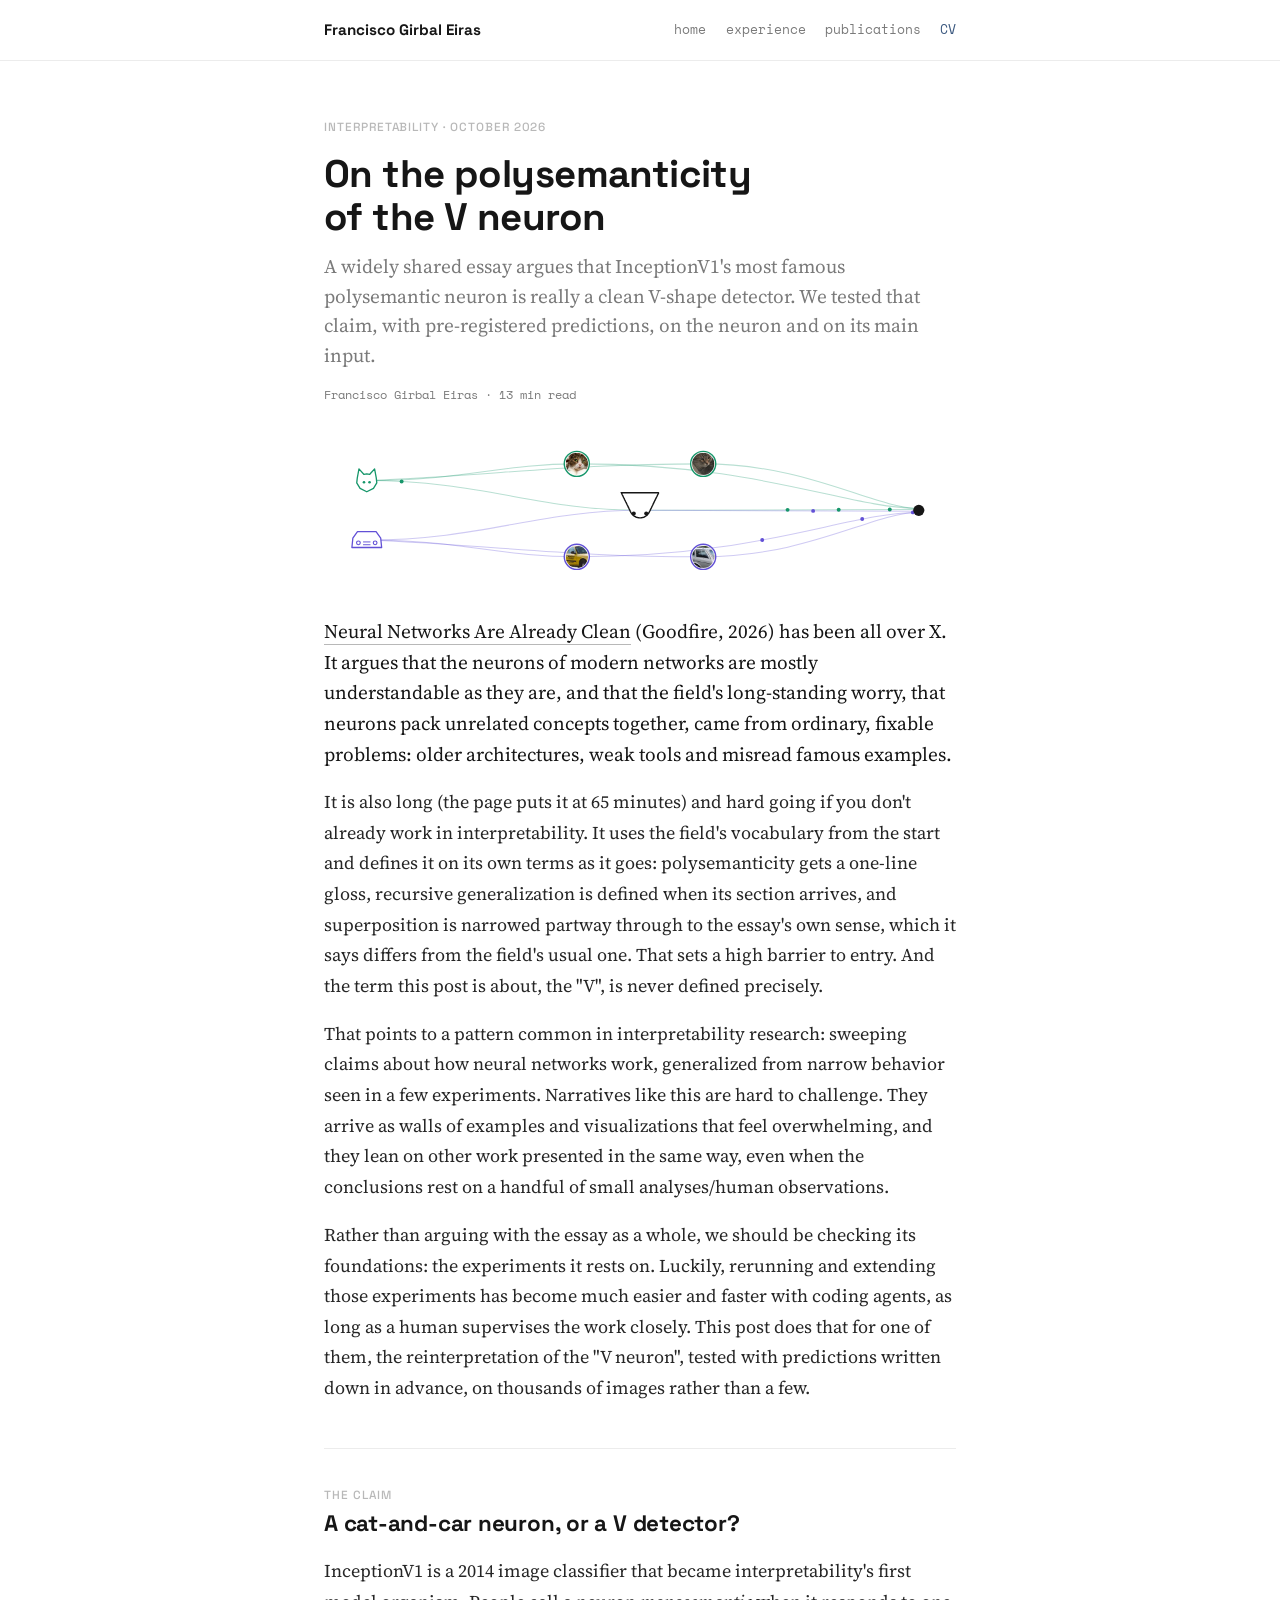
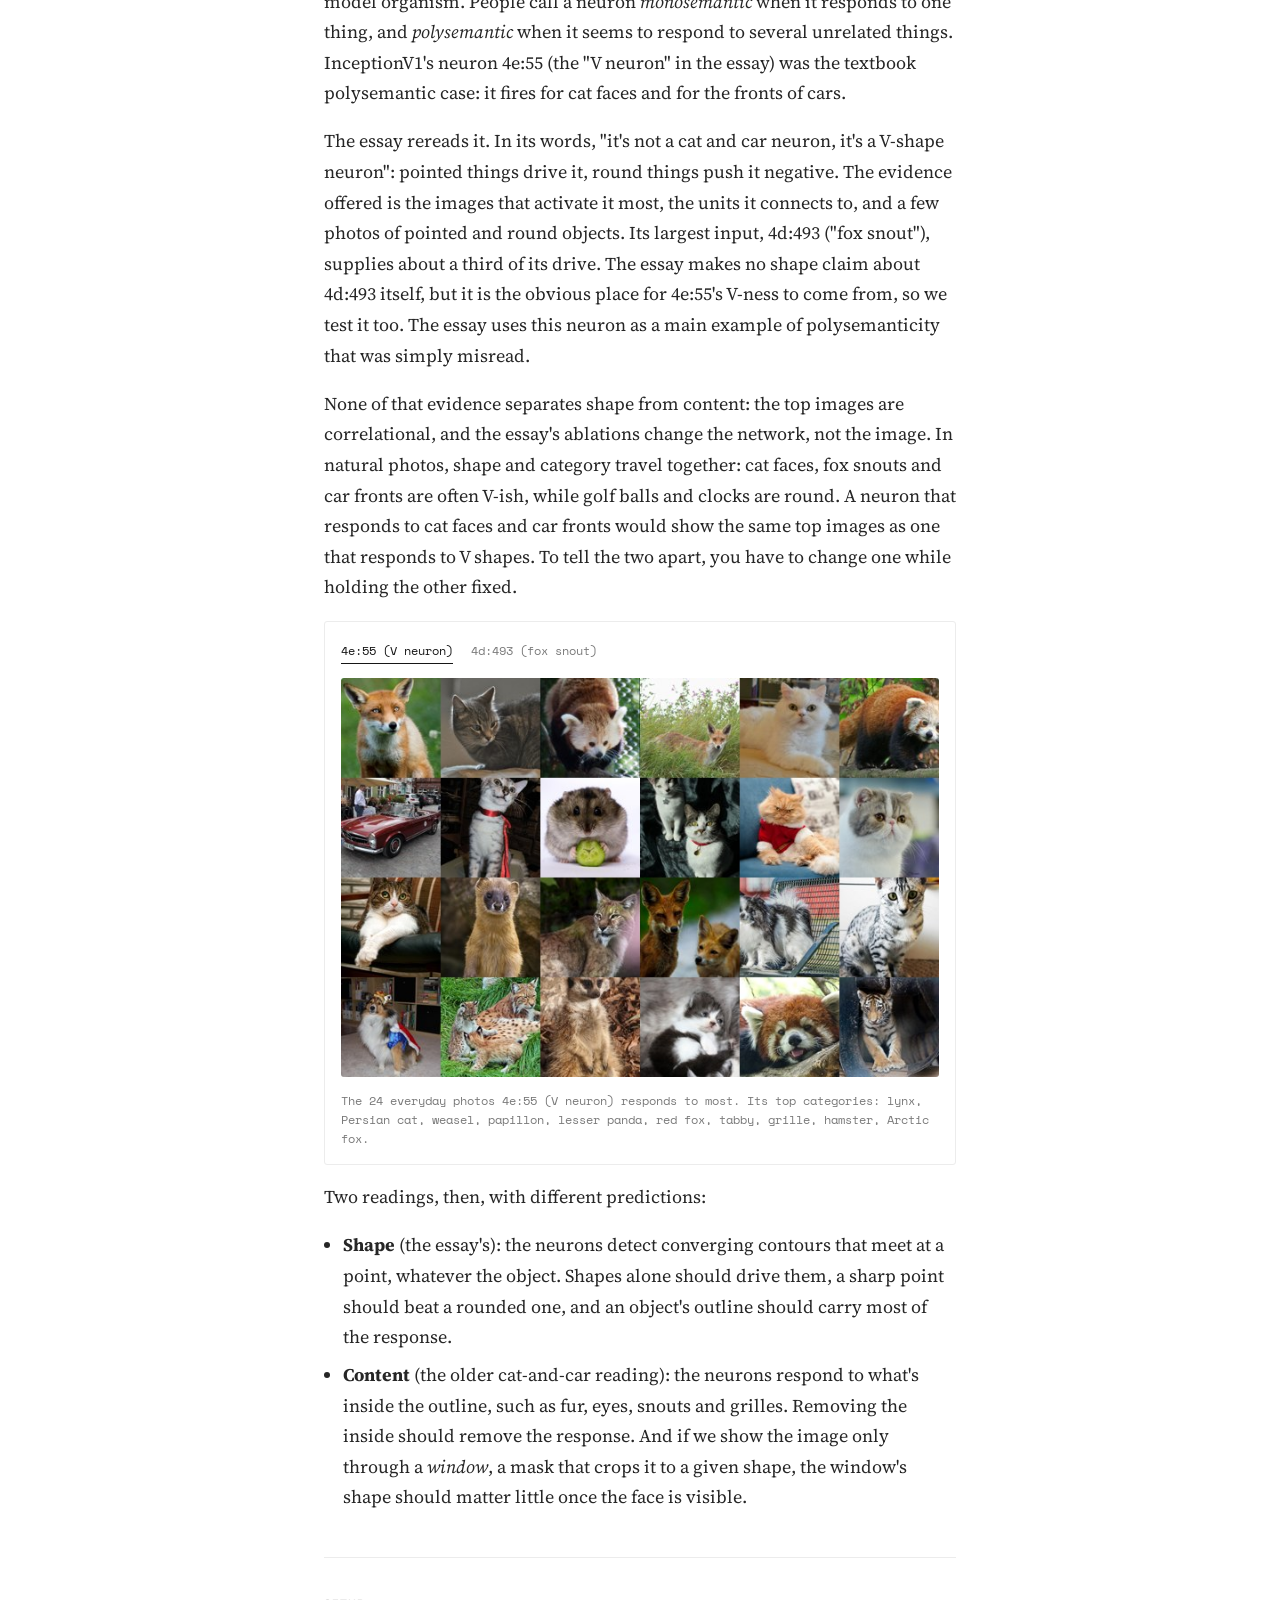
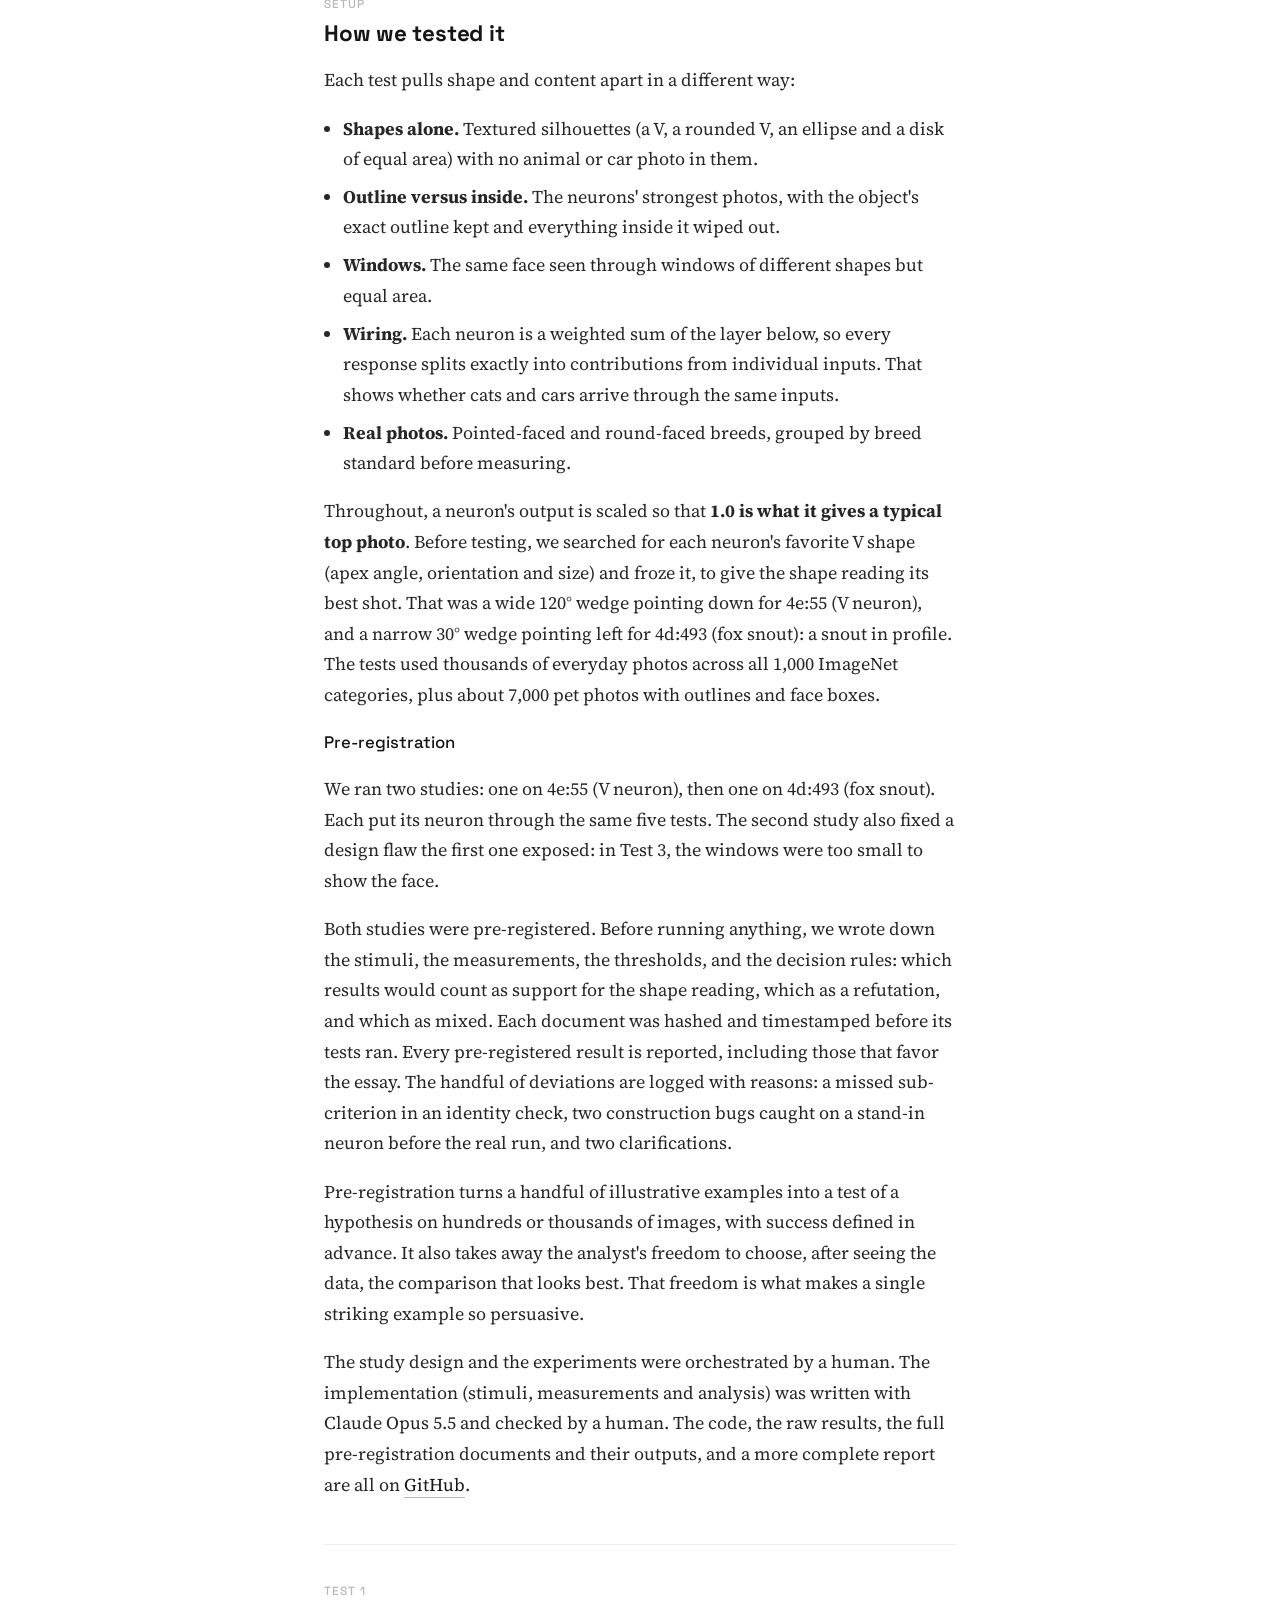
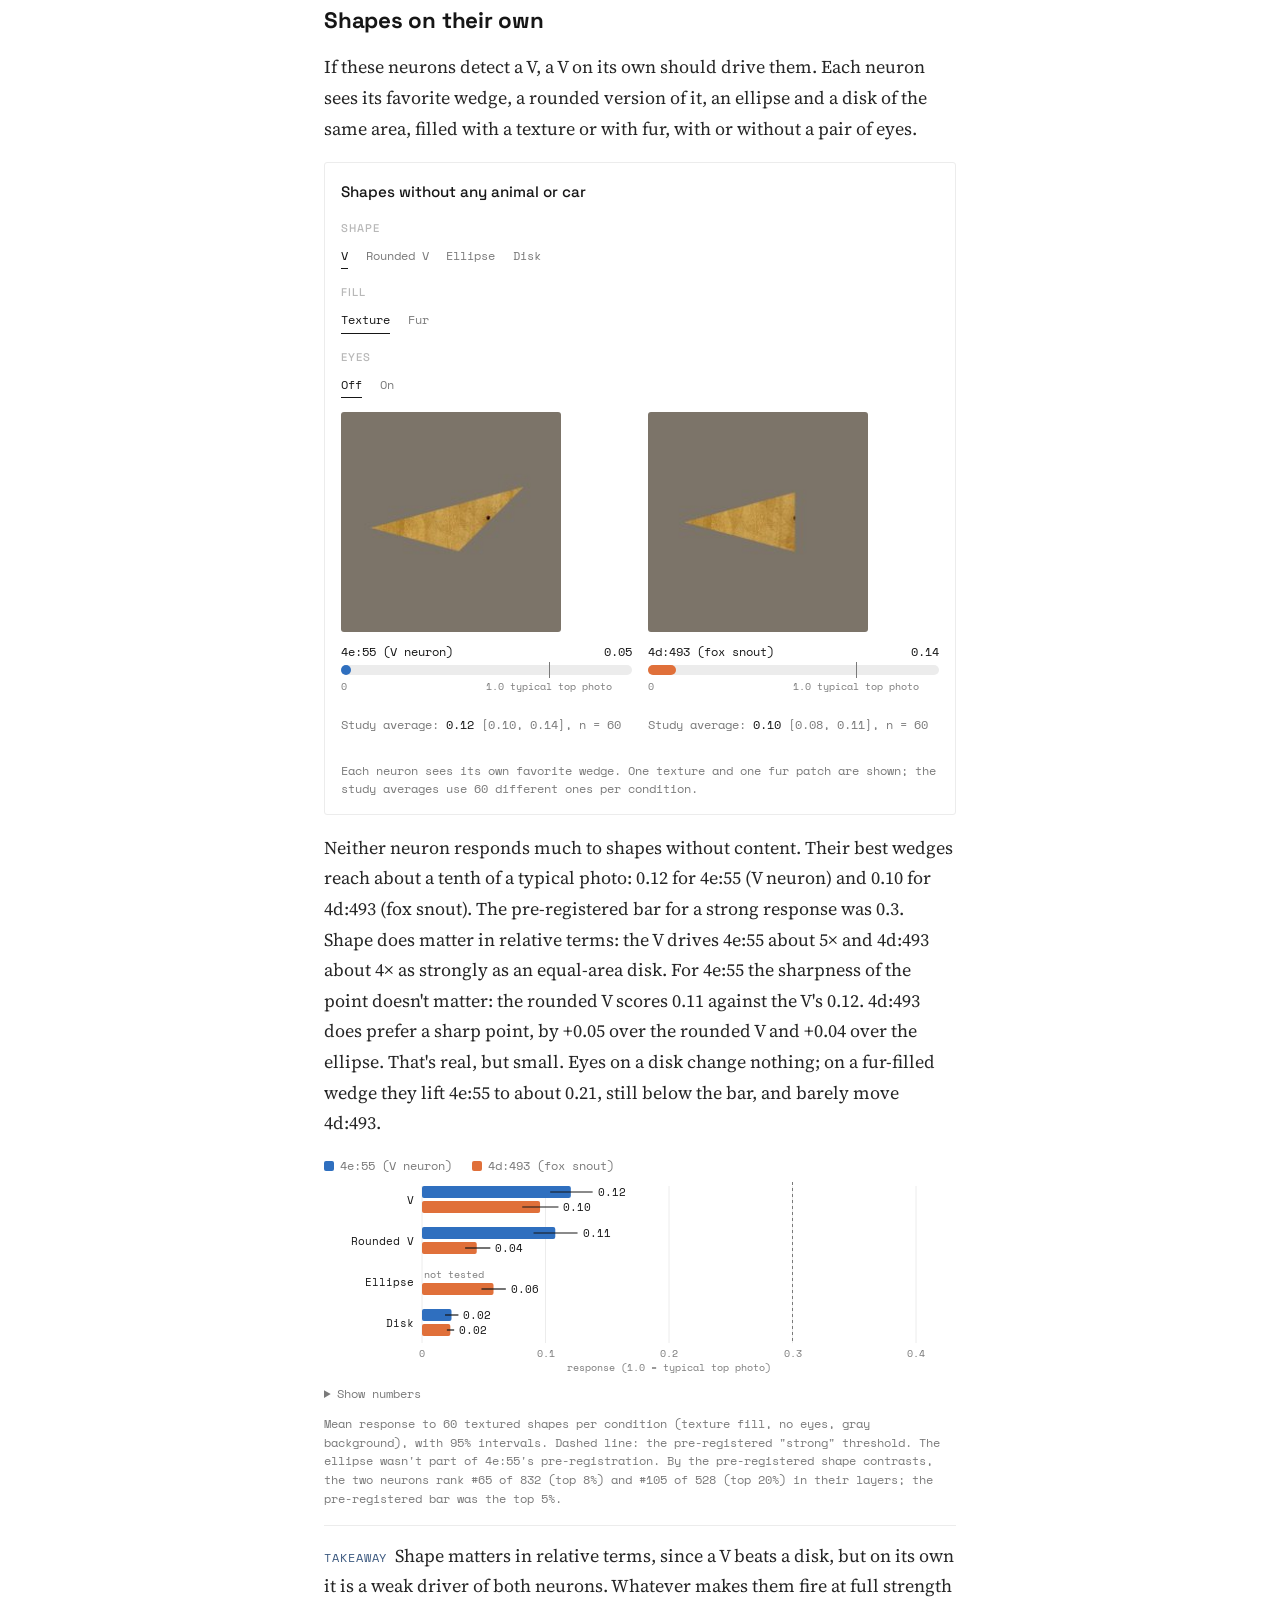
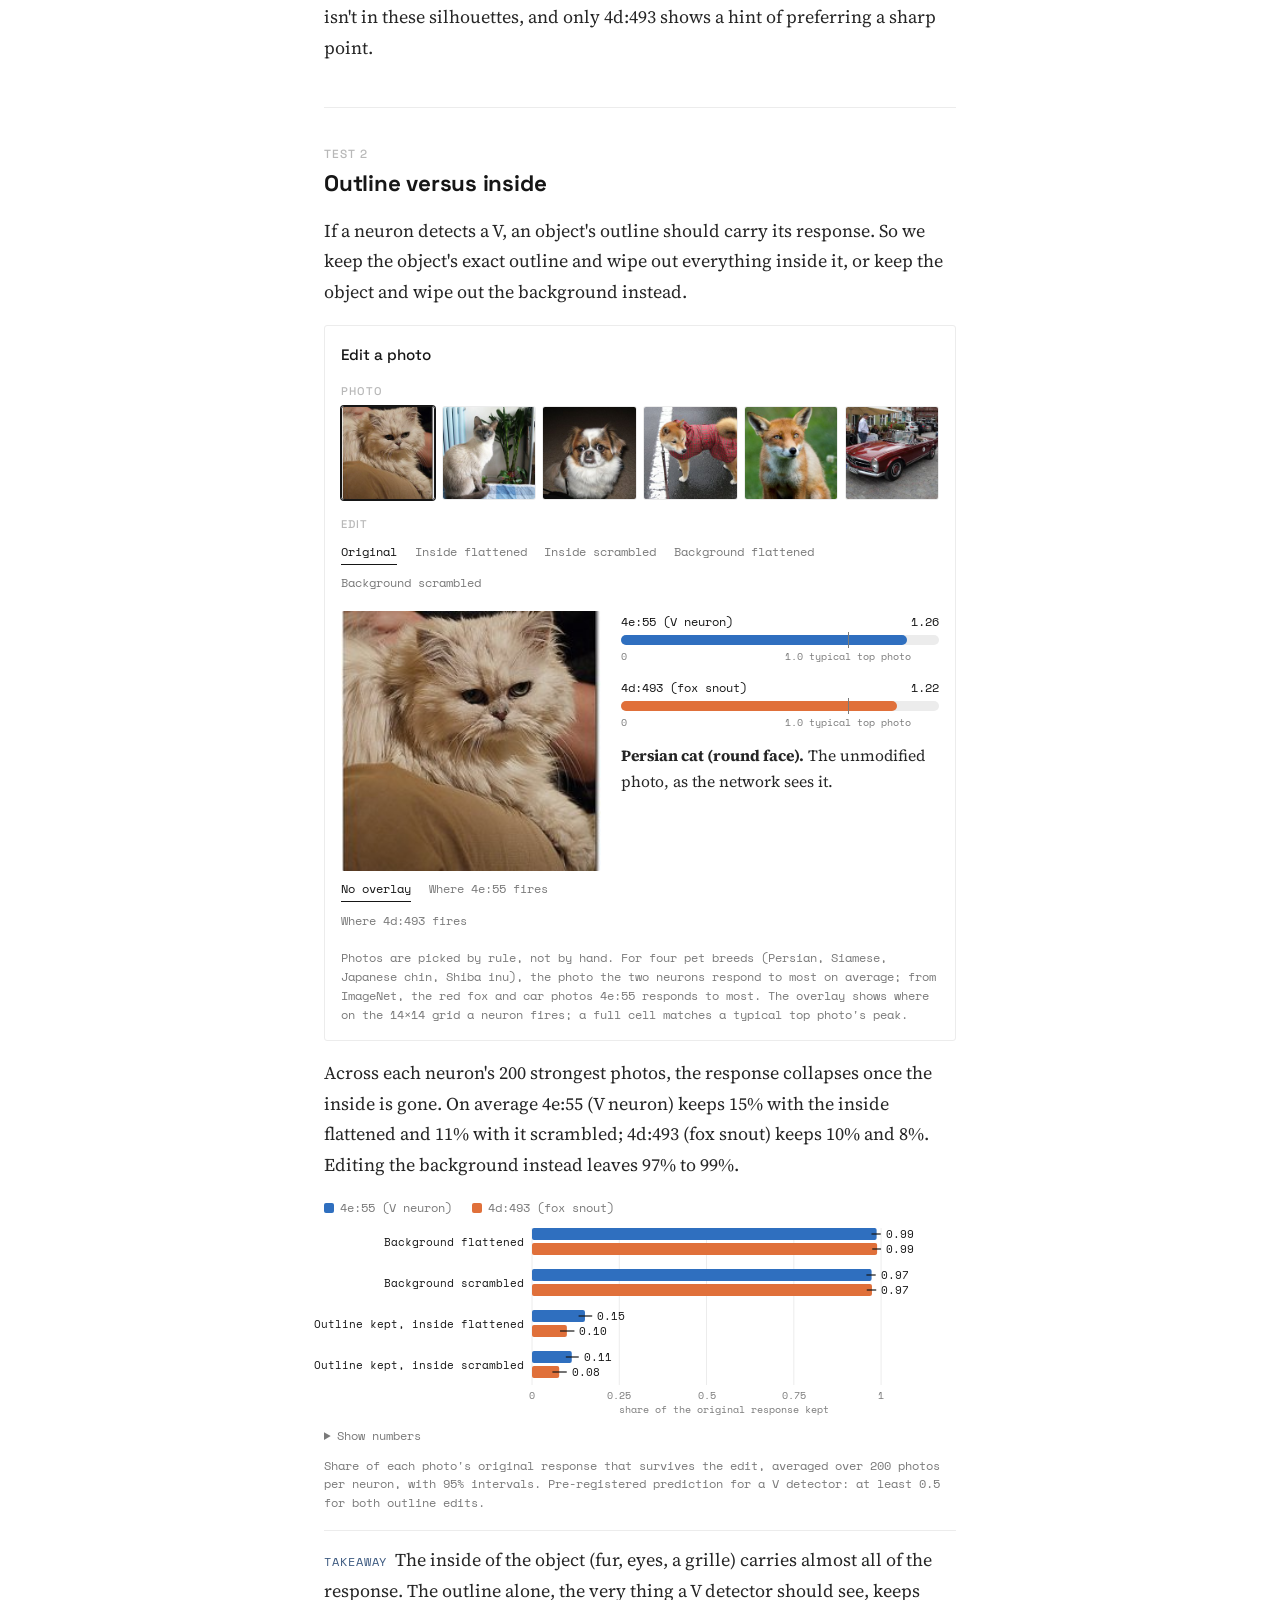
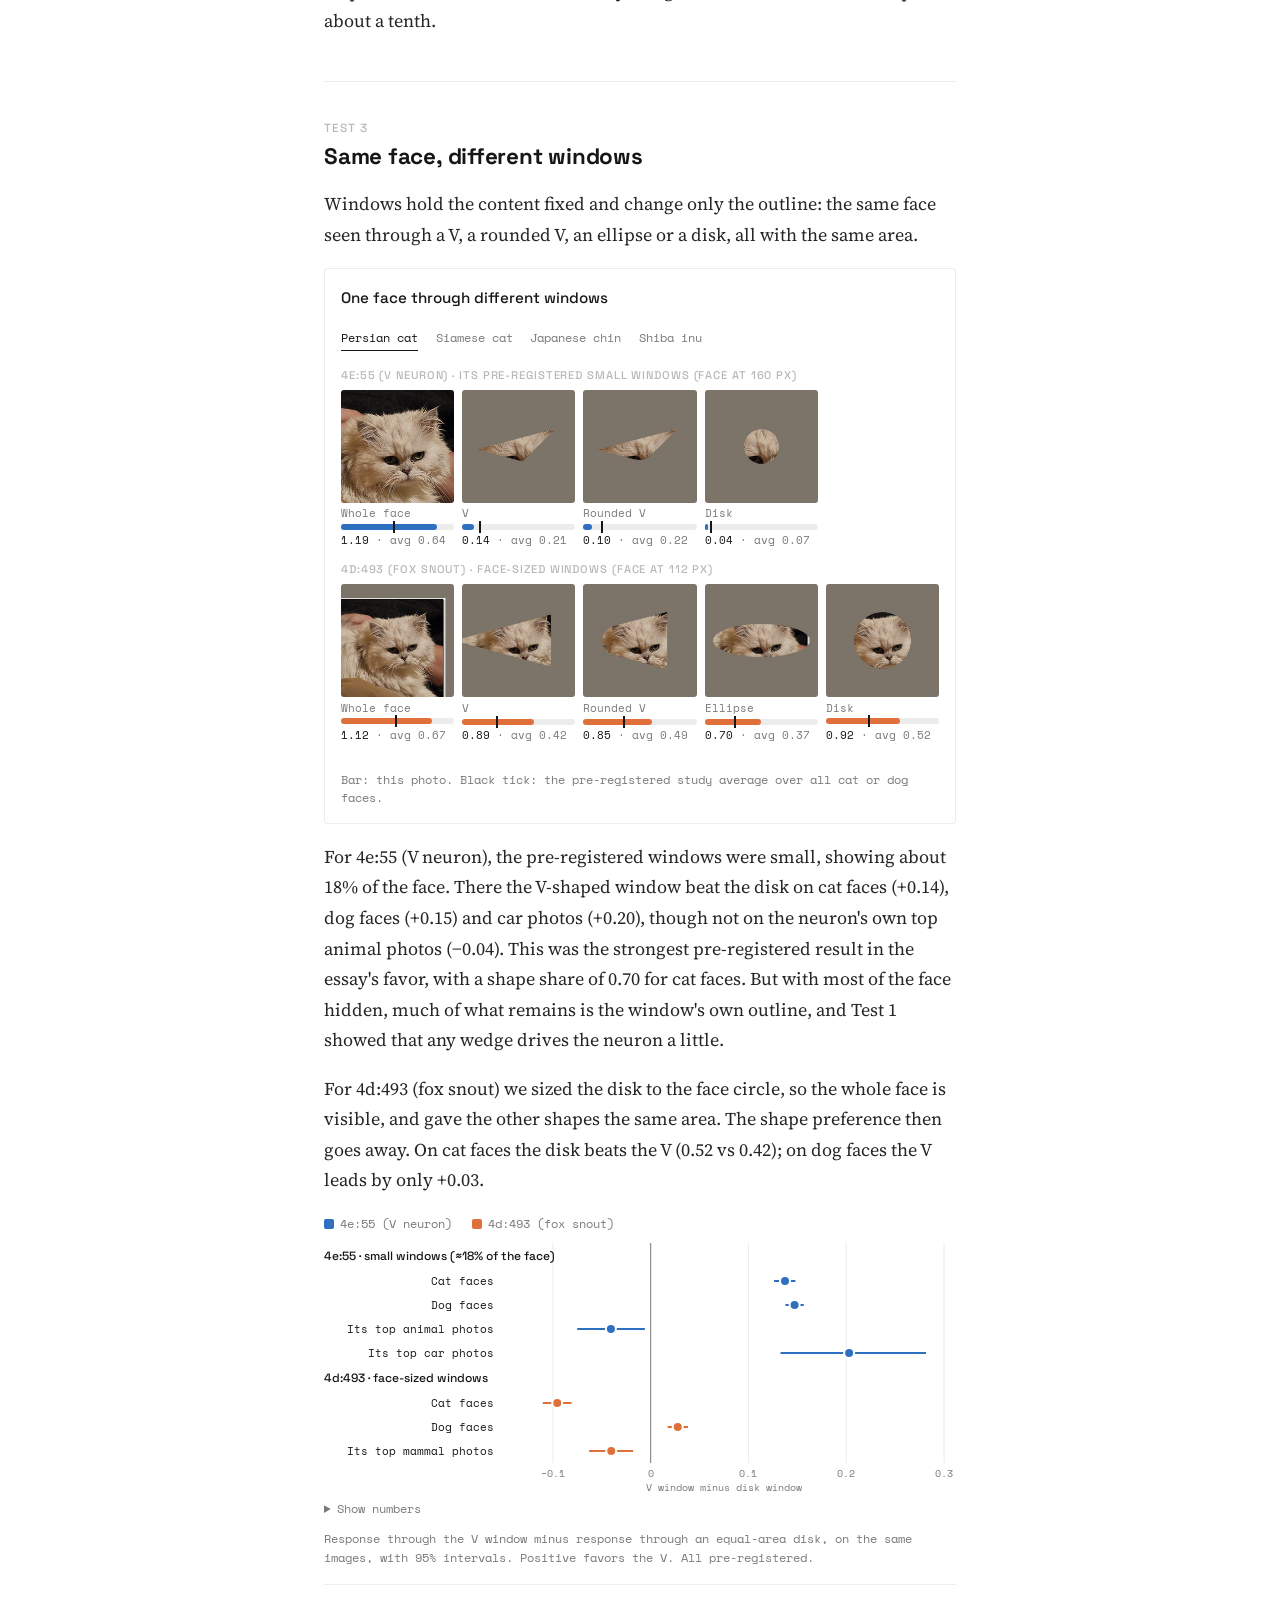
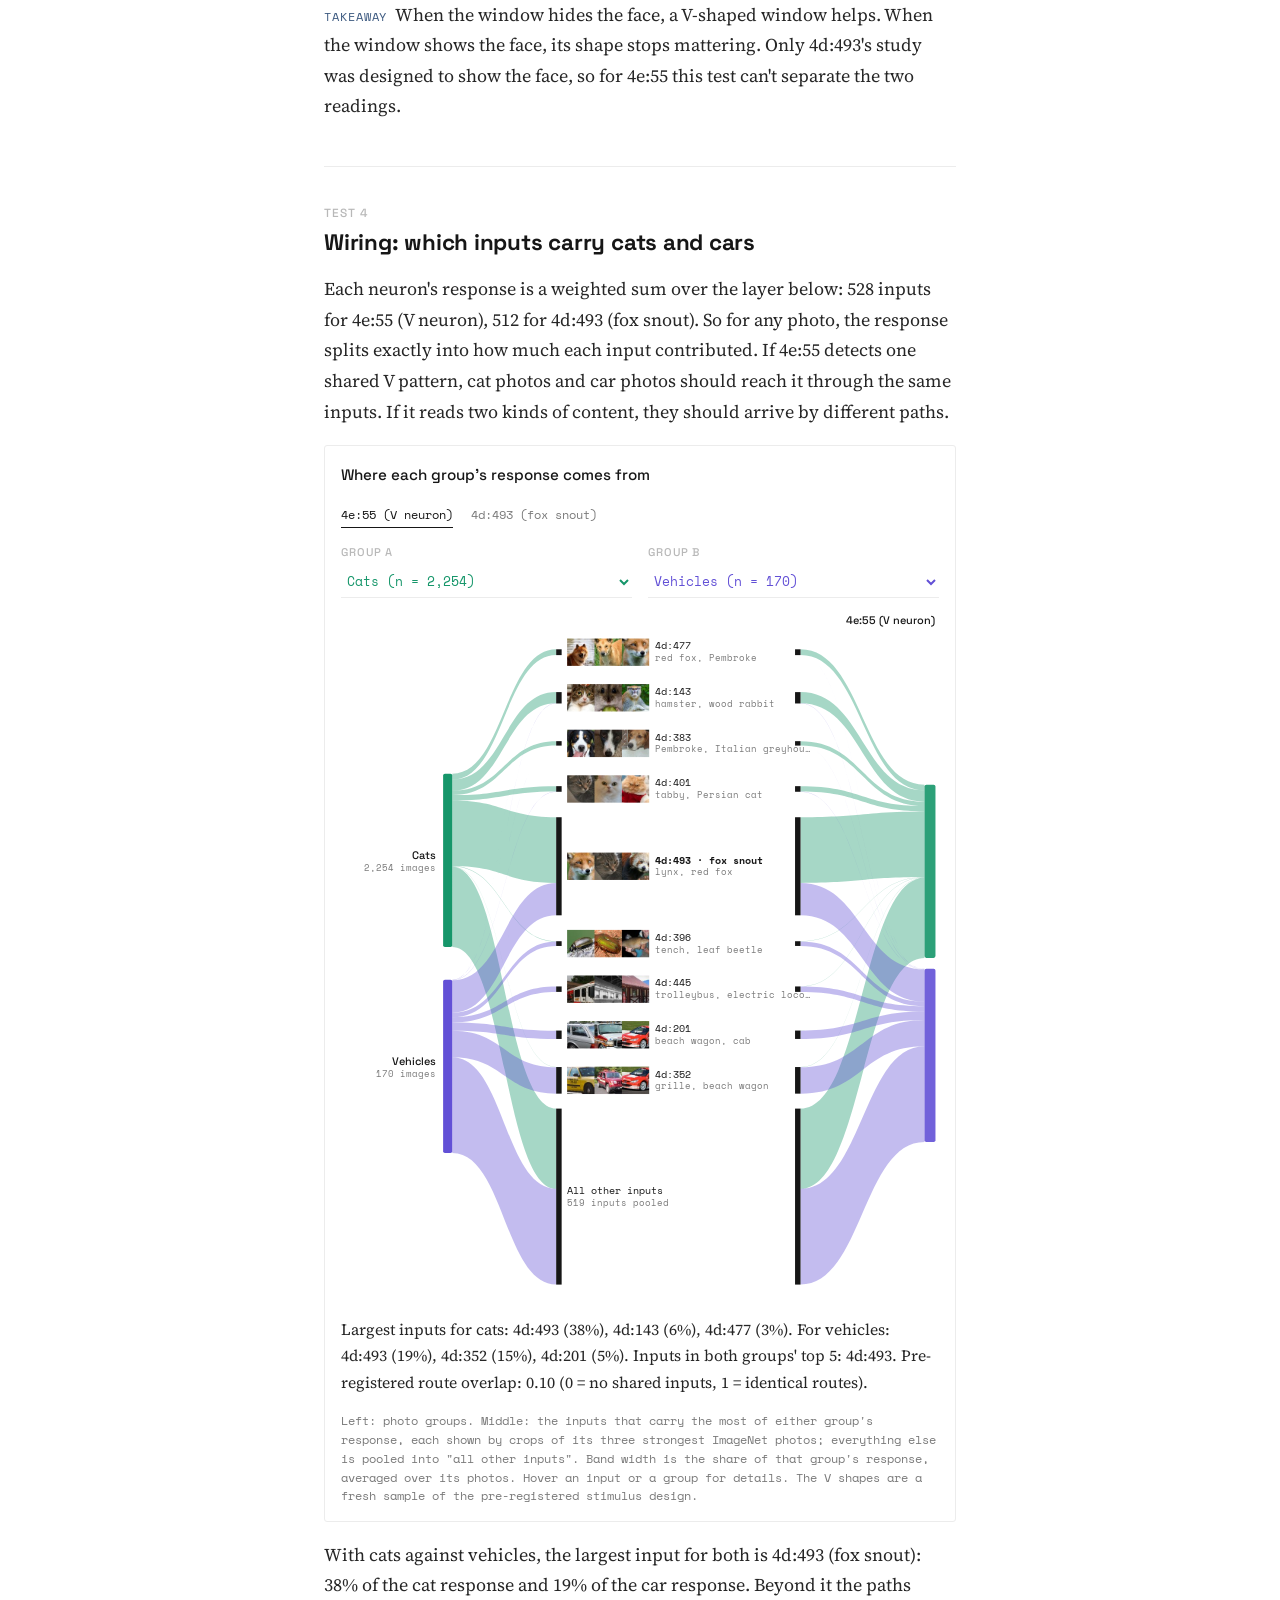
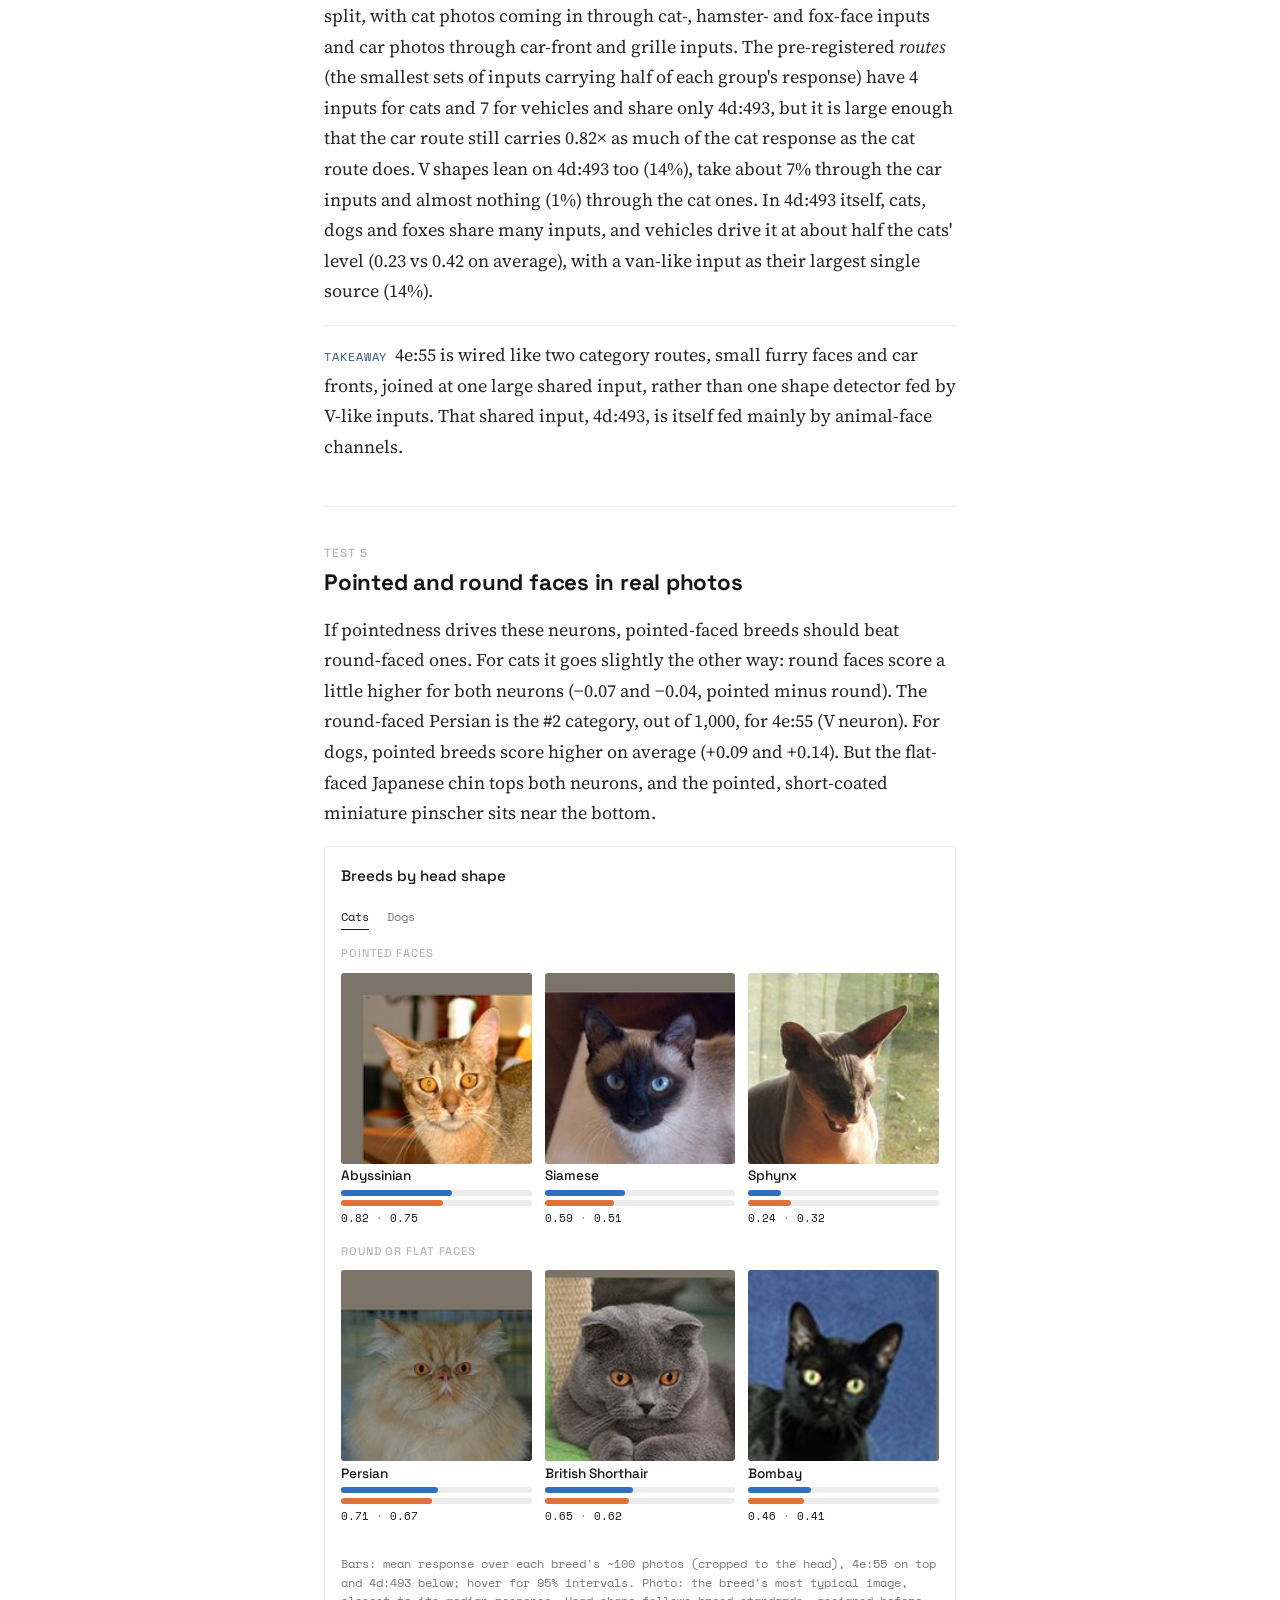
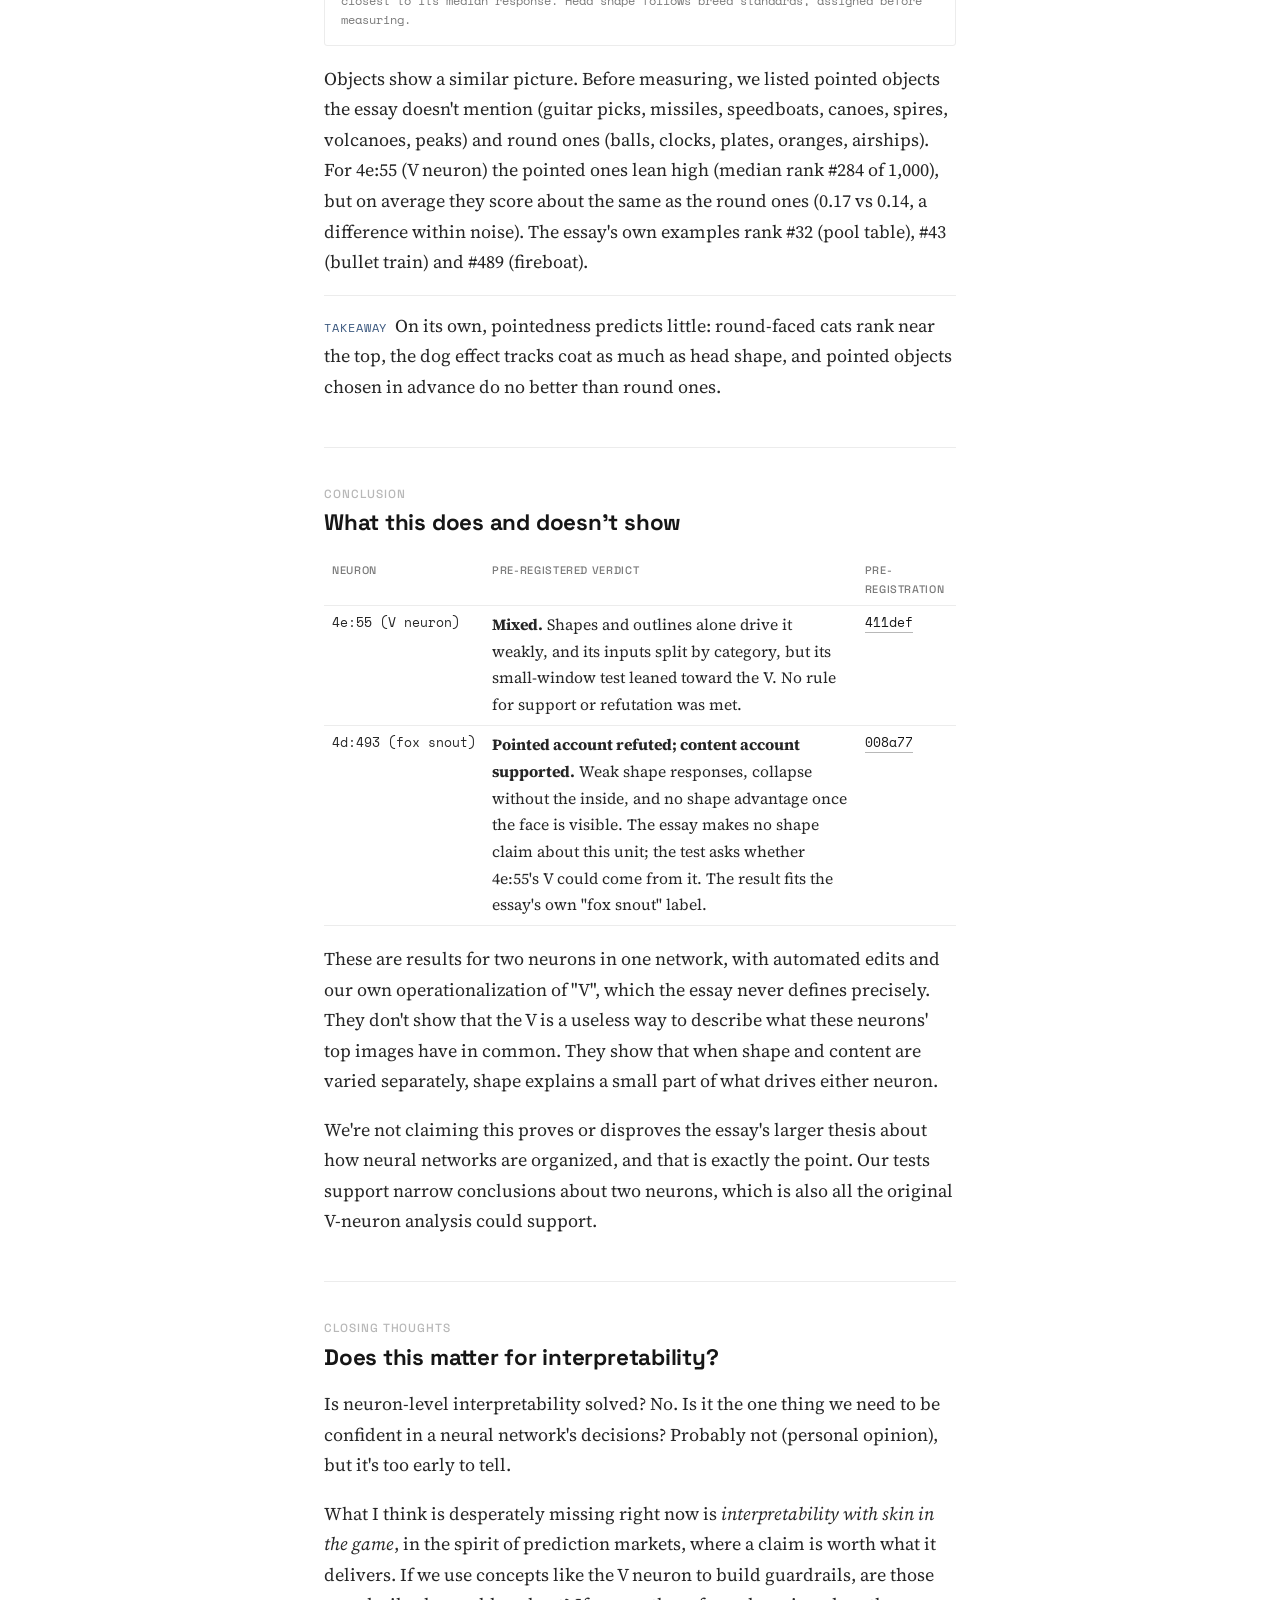
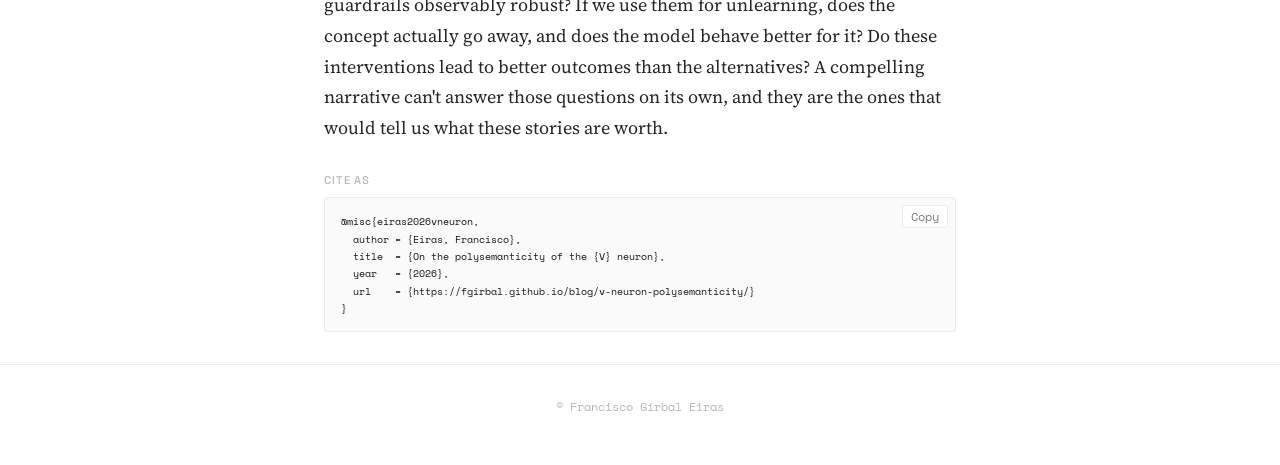
==== blog/v-neuron-polysemanticity/index.html @ 3be1ca8f "Polysemanticity of V neuron post" ====
<!doctype html>
<html lang="en">
<head>
<meta charset="utf-8">
<meta name="viewport" content="width=device-width, initial-scale=1, viewport-fit=cover">
<meta name="description" content="A widely shared essay argues that InceptionV1's most famous polysemantic neuron is really a clean V-shape detector. We tested that claim, with pre-registered predictions, on the neuron and on its main input.">
<meta name="author" content="Francisco Girbal Eiras">
<meta name="robots" content="index,follow">
<title>On the Polysemanticity of the V Neuron — Francisco Girbal Eiras</title>
<link rel="icon" type="image/svg+xml" href="../../favicon.svg">
<link rel="canonical" href="https://fgirbal.github.io/blog/v-neuron-polysemanticity/">
<meta property="og:type" content="article">
<meta property="og:title" content="On the Polysemanticity of the V Neuron">
<meta property="og:description" content="A widely shared essay argues that InceptionV1's most famous polysemantic neuron is really a clean V-shape detector. We tested that claim, with pre-registered predictions, on the neuron and on its main input.">
<meta property="og:url" content="https://fgirbal.github.io/blog/v-neuron-polysemanticity/">
<meta property="og:image" content="https://fgirbal.github.io/blog/v-neuron-polysemanticity/img/top24_4e55.jpg">
<meta property="og:image:width" content="672">
<meta property="og:image:height" content="448">
<meta property="og:image:alt" content="The 24 photos that most strongly activate InceptionV1 neuron 4e:55: mostly cats and foxes, plus a car">
<meta name="twitter:card" content="summary_large_image">
<meta name="twitter:title" content="On the Polysemanticity of the V Neuron">
<meta name="twitter:description" content="A widely shared essay argues that InceptionV1's most famous polysemantic neuron is really a clean V-shape detector. We tested that claim, with pre-registered predictions, on the neuron and on its main input.">
<link rel="preconnect" href="https://fonts.googleapis.com">
<link rel="preconnect" href="https://fonts.gstatic.com" crossorigin>
<link rel="stylesheet" href="https://fonts.googleapis.com/css2?family=Space+Mono:ital,wght@0,400;0,700;1,400&family=Space+Grotesk:wght@500;700&family=Source+Serif+4:ital,opsz,wght@0,8..60,400;0,8..60,600;1,8..60,400&display=swap">
<style>
/* Layout: the site's single 680px column; Space Grotesk headings, Space Mono for chrome and data, Source Serif 4 for reading. Light only, like fgirbal.github.io. */
:root {
  color-scheme: light;
  --bg: #ffffff; --ink: #161616; --text: #262626; --ink-soft: #7a7a7a; --ink-faint: #b8b8b8;
  --accent: #3d5a80; --line: #ececec; --panel: #fafafa; --s1: #2f6fbf; --s2: #e0703a; --neutral: #c9c9c9;
  --f-head: "Space Grotesk", "Helvetica Neue", Arial, sans-serif;
  --f-mono: "Space Mono", ui-monospace, Menlo, monospace;
  --f-body: "Source Serif 4", "Iowan Old Style", Georgia, serif;
}
* { box-sizing: border-box; }
body { margin: 0; background: var(--bg); color: var(--text); font-family: var(--f-body); font-size: 1.125rem; line-height: 1.7; }
.wrap { max-width: 680px; margin: 0 auto; padding-left: max(1.5rem, env(safe-area-inset-left, 0px)); padding-right: max(1.5rem, env(safe-area-inset-right, 0px)); }
a { color: var(--ink); text-decoration: none; border-bottom: 1px solid var(--ink-faint); }
a:hover { color: var(--accent); border-bottom-color: var(--accent); }
:focus-visible { outline: 2px solid var(--accent); outline-offset: 2px; }
.site-nav { position: sticky; top: env(safe-area-inset-top, 0px); background: var(--bg); border-bottom: 1px solid var(--line); z-index: 10; }
.site-nav .wrap { display: flex; align-items: center; justify-content: space-between; height: 3.75rem; gap: 1rem; }
.brand { font-family: var(--f-head); font-weight: 700; font-size: 0.95rem; border: none; color: var(--ink); }
.nav-links { display: flex; gap: 1.2rem; font-family: var(--f-mono); font-size: 0.8rem; }
.nav-links a { color: var(--ink-soft); border-bottom: 1px solid transparent; }
.nav-links a:hover { color: var(--ink); border-bottom-color: var(--ink); }
.nav-links .cv { color: var(--accent); }
.nav-toggle { display: none; flex-direction: column; justify-content: center; gap: 4px; width: 22px; height: 22px; padding: 0; background: none; border: none; cursor: pointer; }
.nav-toggle span { display: block; width: 100%; height: 1.5px; background: var(--ink); transition: transform .2s ease, opacity .2s ease; }
.nav-toggle.open span:nth-child(1) { transform: translateY(5.5px) rotate(45deg); }
.nav-toggle.open span:nth-child(2) { opacity: 0; }
.nav-toggle.open span:nth-child(3) { transform: translateY(-5.5px) rotate(-45deg); }
article { padding-block: 3.5rem 2rem; display: grid; gap: 2.75rem; }
.post-head { display: grid; gap: 0.9rem; }
.kicker { font-family: var(--f-head); font-weight: 500; font-size: 0.74rem; text-transform: uppercase; letter-spacing: 0.08em; color: var(--ink-faint); }
h1, h2, h3 { font-family: var(--f-head); color: var(--ink); margin: 0; text-wrap: balance; }
h1 { font-weight: 700; font-size: clamp(1.9rem, 5vw, 2.4rem); line-height: 1.12; letter-spacing: -0.015em; }
h2 { font-weight: 700; font-size: 1.4rem; line-height: 1.25; letter-spacing: -0.01em; }
h3 { font-weight: 500; font-size: 1.05rem; }
.dek { font-size: 1.2rem; color: var(--ink-soft); margin: 0; line-height: 1.55; }
.meta { font-family: var(--f-mono); font-size: 0.78rem; color: var(--ink-soft); line-height: 1.6; }
.meta a { color: var(--ink-soft); }
section { display: grid; gap: 1.1rem; border-top: 1px solid var(--line); padding-top: 2.25rem; min-width: 0; }
section > p, .prose p { margin: 0; }
.sec-head { display: grid; gap: 0.35rem; }
ul.list { margin: 0; padding-left: 1.2rem; display: grid; gap: 0.45rem; }
.mono, code { font-family: var(--f-mono); font-size: 0.86em; }
.nr { white-space: nowrap; }
.tbd { border: 1px dashed var(--ink-faint); border-radius: 3px; padding: 1rem 1.2rem; display: grid; gap: 0.6rem; }
.tbd ul { font-size: 1.02rem; }
.takeaway { margin: 0; padding-top: 0.9rem; border-top: 1px solid var(--line); }
.tk { font-family: var(--f-mono); font-size: 0.72rem; letter-spacing: 0.08em; text-transform: uppercase; color: var(--accent); margin-right: 0.5rem; }
figure { margin: 0; display: grid; gap: 0.6rem; min-width: 0; }
figcaption, .cap { font-family: var(--f-mono); font-size: 0.76rem; line-height: 1.55; color: var(--ink-soft); }
.panel { border: 1px solid var(--line); border-radius: 3px; padding: 1rem; display: grid; gap: 0.9rem; background: var(--bg); min-width: 0; }
.panel-title { font-family: var(--f-head); font-weight: 500; font-size: 0.95rem; color: var(--ink); }
.tabs { display: flex; flex-wrap: wrap; gap: 0.35rem 1.1rem; font-family: var(--f-mono); font-size: 0.78rem; }
.tabs button { font: inherit; background: none; border: none; border-bottom: 1px solid transparent; padding: 2px 0; color: var(--ink-soft); cursor: pointer; }
.tabs button:hover { color: var(--accent); }
.tabs button[aria-pressed="true"] { color: var(--ink); border-bottom-color: var(--ink); }
.ctl { display: grid; gap: 0.3rem; }
.ctl-label { font-family: var(--f-head); font-weight: 500; font-size: 0.7rem; text-transform: uppercase; letter-spacing: 0.08em; color: var(--ink-faint); }
select { font-family: var(--f-mono); font-size: 0.8rem; color: var(--ink); background: transparent; border: none; border-bottom: 1px solid var(--line); padding: 0.3rem 0.1rem; }
select:focus { outline: none; border-bottom-color: var(--accent); }
.legend { display: flex; flex-wrap: wrap; gap: 0.3rem 1.2rem; font-family: var(--f-mono); font-size: 0.74rem; color: var(--ink-soft); }
.legend span { display: inline-flex; align-items: center; gap: 0.4rem; }
.sw { width: 10px; height: 10px; border-radius: 2px; display: inline-block; }
.chart { width: 100%; min-width: 0; }
.chart svg { display: block; width: 100%; height: auto; overflow: visible; }
.chart text { font-family: var(--f-mono); font-size: 11px; fill: var(--ink); }
.chart .sub { fill: var(--ink-soft); font-size: 10px; }
.chart .grp { font-family: var(--f-head); font-weight: 500; font-size: 12px; }
details.numbers { font-family: var(--f-mono); font-size: 0.74rem; color: var(--ink-soft); }
details.numbers summary { cursor: pointer; }
details.numbers table { margin-top: 0.5rem; }
.scroll { overflow-x: auto; min-width: 0; }
table { border-collapse: collapse; width: 100%; font-family: var(--f-mono); font-size: 0.76rem; }
th, td { text-align: left; padding: 0.4rem 0.5rem; border-bottom: 1px solid var(--line); vertical-align: top; }
th { font-family: var(--f-head); font-weight: 500; font-size: 0.68rem; text-transform: uppercase; letter-spacing: 0.06em; color: var(--ink-soft); }
.verdict td { font-family: var(--f-body); font-size: 0.98rem; }
.verdict td:first-child { font-family: var(--f-mono); font-size: 0.8rem; white-space: nowrap; }
.split { display: grid; grid-template-columns: minmax(0, 260px) minmax(0, 1fr); gap: 1rem 1.25rem; }
.stage { position: relative; width: 100%; aspect-ratio: 1 / 1; }
.stage img { position: absolute; inset: 0; width: 100%; height: 100%; display: block; border-radius: 3px; }
.heat { position: absolute; inset: 0; display: grid; grid-template-columns: repeat(14, 1fr); grid-template-rows: repeat(14, 1fr); border-radius: 3px; overflow: hidden; pointer-events: none; }
.heat i { display: block; }
.thumbs { display: grid; grid-template-columns: repeat(6, minmax(0, 1fr)); gap: 0.4rem; }
.thumbs button { padding: 0; border: 1px solid var(--line); border-radius: 3px; background: none; cursor: pointer; overflow: hidden; aspect-ratio: 1 / 1; }
.thumbs button[aria-pressed="true"] { border-color: var(--ink); box-shadow: 0 0 0 1px var(--ink); }
.thumbs img { width: 100%; height: 100%; object-fit: cover; display: block; }
.gauge { display: grid; gap: 0.2rem; }
.g-head { display: flex; justify-content: space-between; gap: 0.5rem; font-family: var(--f-mono); font-size: 0.76rem; color: var(--ink); }
.g-head .o { color: var(--ink-soft); }
.g-track { position: relative; height: 10px; background: var(--line); border-radius: 5px; }
.g-fill { position: absolute; left: 0; top: 0; bottom: 0; border-radius: 5px; transition: width .25s ease; }
.g-ref { position: absolute; top: -3px; bottom: -3px; width: 1px; background: var(--ink-soft); }
.g-orig { position: absolute; top: -5px; bottom: -5px; width: 0; border-left: 2px dotted var(--ink); }
.g-scale { position: relative; height: 1rem; font-family: var(--f-mono); font-size: 0.64rem; color: var(--ink-soft); }
.g-scale span { position: absolute; transform: translateX(-50%); white-space: nowrap; }
.note { font-size: 0.98rem; margin: 0; }
.tiles { display: grid; grid-template-columns: repeat(5, minmax(0, 1fr)); gap: 0.5rem; }
.tile { display: grid; gap: 0.2rem; min-width: 0; }
.tile img { width: 100%; aspect-ratio: 1 / 1; border-radius: 3px; display: block; }
.t-lab, .t-val { font-family: var(--f-mono); font-size: 0.68rem; color: var(--ink-soft); line-height: 1.35; }
.t-val b { color: var(--ink); font-weight: 400; }
.mini { position: relative; height: 6px; background: var(--line); border-radius: 3px; }
.mini i { position: absolute; left: 0; top: 0; bottom: 0; border-radius: 3px; }
.mini b { position: absolute; top: -3px; bottom: -3px; width: 2px; background: var(--ink); }
.pg { display: grid; grid-template-columns: repeat(2, minmax(0, 1fr)); gap: 1rem; }
.pg-panel { display: grid; gap: 0.55rem; align-content: start; min-width: 0; }
.pg-panel img { width: 100%; max-width: 220px; aspect-ratio: 1 / 1; border-radius: 3px; display: block; }
.routes { display: grid; grid-template-columns: repeat(2, minmax(0, 1fr)); gap: 1rem; }
.rcol { display: grid; gap: 0.35rem; align-content: start; min-width: 0; }
.rrow { display: grid; grid-template-columns: 3.6rem minmax(0, 1fr); gap: 0.15rem 0.5rem; font-family: var(--f-mono); font-size: 0.7rem; align-items: center; }
.rrow .ch { color: var(--ink); }
.rrow .ch.inr::before { content: "●"; margin-right: 3px; font-size: 0.6rem; vertical-align: 1px; }
.rrow .ch.shared { font-weight: 700; }
.rrow .d { grid-column: 2; color: var(--ink-soft); line-height: 1.3; }
.rbar { position: relative; height: 6px; background: var(--line); border-radius: 3px; }
.rbar i { position: absolute; left: 0; top: 0; bottom: 0; border-radius: 3px; }
.rsum { font-size: 0.98rem; margin: 0; }
.flow { min-width: 620px; }
.flow svg { display: block; width: 100%; height: auto; }
.flow text { font-family: var(--f-mono); font-size: 10.5px; fill: var(--ink); }
.flow .sub { fill: var(--ink-soft); font-size: 9.5px; }
.flow .lbl { font-family: var(--f-head); font-weight: 500; font-size: 12px; }
.flow .link { transition: opacity .15s ease; }
.intro { display: grid; gap: 1.1rem; }
.intro p { margin: 0; }
.intro p:first-child { font-size: 1.2rem; line-height: 1.6; color: var(--ink); }
.no-rule { border-top: none; padding-top: 0; }
.hero-anim svg { display: block; width: 100%; height: auto; }
.orn-review { display: grid; gap: 0.9rem; border: 1px dashed var(--ink-faint); border-radius: 3px; padding: 0.8rem 1rem 1rem; }
.orn-note { font-family: var(--f-mono); font-size: 0.7rem; text-transform: uppercase; letter-spacing: 0.08em; color: var(--accent); }
.orn { display: grid; gap: 0.2rem; }
.orn-label { font-family: var(--f-mono); font-size: 0.68rem; color: var(--ink-faint); }
.orn svg, .orn canvas { display: block; width: 100%; height: auto; }
.orn canvas { height: 64px; }
td.hash { font-family: var(--f-mono); font-size: 0.8rem; white-space: nowrap; }
.bib-wrap { position: relative; min-width: 0; }
.cite { display: grid; gap: 0.4rem; margin-top: -1rem; }
pre.bib { margin: 0; font-family: var(--f-mono); font-size: 0.7rem; line-height: 1.55; color: var(--ink); background: var(--panel);
  border: 1px solid var(--line); border-radius: 3px; padding: 0.9rem 1rem; overflow-x: auto; }
.bib-copy { position: absolute; top: 0.5rem; right: 0.5rem; font-family: var(--f-mono); font-size: 0.72rem; color: var(--ink-soft);
  background: var(--bg); border: 1px solid var(--line); border-radius: 3px; padding: 2px 8px; cursor: pointer; }
.bib-copy:hover { color: var(--accent); border-color: var(--accent); }
.todo-link { border-bottom: 1px dashed var(--ink-faint); color: var(--ink-soft); }
.gA { color: #16966a; } .gB { color: #6250d6; }
.tip img { display: block; width: 216px; height: 72px; margin-bottom: 4px; border-radius: 2px; }
.breeds { display: grid; grid-template-columns: repeat(auto-fill, minmax(140px, 1fr)); gap: 0.8rem; }
.bcard { display: grid; gap: 0.3rem; min-width: 0; }
.bcard img { width: 100%; aspect-ratio: 1 / 1; border-radius: 3px; display: block; }
.bname { font-family: var(--f-head); font-weight: 500; font-size: 0.85rem; color: var(--ink); line-height: 1.2; }
.btype { font-family: var(--f-mono); font-size: 0.66rem; text-transform: uppercase; letter-spacing: 0.06em; color: var(--ink-soft); }
.bgroup { display: grid; gap: 0.6rem; }
.tip { position: fixed; z-index: 20; pointer-events: none; background: var(--bg); color: var(--ink); border: 1px solid var(--line); border-radius: 3px;
  padding: 0.45rem 0.6rem; font-family: var(--f-mono); font-size: 11px; line-height: 1.45; box-shadow: 0 4px 14px rgba(0,0,0,.08); max-width: 260px; }
footer { border-top: 1px solid var(--line); padding-block: 2rem 3rem; font-family: var(--f-mono); font-size: 0.74rem; color: var(--ink-faint); text-align: center; }
@media (max-width: 600px) {
  body { font-size: 1.06rem; }
  .split { grid-template-columns: 1fr; } .split .stage { max-width: 320px; }
  .thumbs { grid-template-columns: repeat(3, minmax(0, 1fr)); max-width: 320px; }
  .tiles { grid-template-columns: repeat(3, minmax(0, 1fr)); }
  .pg, .routes { grid-template-columns: 1fr; }
  /* phone nav: same collapsed menu as the rest of fgirbal.github.io */
  .site-nav .wrap { position: relative; }
  .nav-toggle { display: flex; }
  .nav-links { display: none; position: absolute; top: 100%; right: 0; flex-direction: column; gap: 0; min-width: 10rem; background: var(--bg);
    border: 1px solid var(--line); box-shadow: 0 6px 16px rgba(20, 20, 20, 0.06); font-size: 0.85rem; }
  .nav-links.open { display: flex; }
  .nav-links a { padding: 0.7rem 1rem; border-bottom: 1px solid var(--line); }
  .nav-links a:last-child { border-bottom: none; }
  .nav-links a:hover { background: var(--line); }
}
@media (prefers-reduced-motion: reduce) { .g-fill { transition: none; } }
</style>

</head>
<body>
<nav class="site-nav"><div class="wrap">
  <a class="brand" href="../../index.html">Francisco Girbal Eiras</a>
  <button class="nav-toggle" id="nav-toggle" aria-label="Menu" aria-expanded="false" aria-controls="nav-links"><span></span><span></span><span></span></button>
  <div class="nav-links" id="nav-links"><a href="../../index.html">home</a><a href="../../experience.html">experience</a><a href="../../publications.html">publications</a><a class="cv" href="../../docs/CV.pdf">CV</a></div>
</div></nav>

<div class="wrap"><article>
<header class="post-head">
  <div class="kicker">Interpretability · October 2026</div>
  <h1>On the polysemanticity of the V neuron</h1>
  <p class="dek">A widely shared essay argues that InceptionV1's most famous polysemantic neuron is really a clean V-shape detector. We tested that claim, with pre-registered predictions, on the neuron and on its main input.</p>
  <div class="meta">Francisco Girbal Eiras · 13 min read</div>
</header>

<div class="hero-anim" aria-hidden="true"><svg id="hero-anim" viewBox="0 0 680 132" preserveAspectRatio="xMidYMid meet"></svg></div>

<div class="intro">
  <p><a href="https://already-clean.goodfire.com/">Neural Networks Are Already Clean</a> (Goodfire, 2026) has been all over X. It argues that the neurons of modern networks are mostly understandable as they are, and that the field's long-standing worry, that neurons pack unrelated concepts together, came from ordinary, fixable problems: older architectures, weak tools and misread famous examples.</p>
  <p>It is also long (the page puts it at 65 minutes) and hard going if you don't already work in interpretability. It uses the field's vocabulary from the start and defines it on its own terms as it goes: polysemanticity gets a one-line gloss, recursive generalization is defined when its section arrives, and superposition is narrowed partway through to the essay's own sense, which it says differs from the field's usual one. That sets a high barrier to entry. And the term this post is about, the "V", is never defined precisely.</p>
  <p>That points to a pattern common in interpretability research: sweeping claims about how neural networks work, generalized from narrow behavior seen in a few experiments. Narratives like this are hard to challenge. They arrive as walls of examples and visualizations that feel overwhelming, and they lean on other work presented in the same way, even when the conclusions rest on a handful of small analyses/human observations.</p>
  <p>Rather than arguing with the essay as a whole, we should be checking its foundations: the experiments it rests on. Luckily, rerunning and extending those experiments has become much easier and faster with coding agents, as long as a human supervises the work closely. This post does that for one of them, the reinterpretation of the "V neuron", tested with predictions written down in advance, on thousands of images rather than a few.</p>
</div>



<section aria-labelledby="claim-h">
  <div class="sec-head"><div class="kicker">The claim</div><h2 id="claim-h">A cat-and-car neuron, or a V detector?</h2></div>
  <p>InceptionV1 is a 2014 image classifier that became interpretability's first model organism. People call a neuron <i>monosemantic</i> when it responds to one thing, and <i>polysemantic</i> when it seems to respond to several unrelated things. InceptionV1's neuron <span class="nr">4e:55</span> (the "V neuron" in the essay) was the textbook polysemantic case: it fires for cat faces and for the fronts of cars.</p>
  <p>The essay rereads it. In its words, "it's not a cat and car neuron, it's a V-shape neuron": pointed things drive it, round things push it negative. The evidence offered is the images that activate it most, the units it connects to, and a few photos of pointed and round objects. Its largest input, <span class="nr">4d:493</span> ("fox snout"), supplies about a third of its drive. The essay makes no shape claim about 4d:493 itself, but it is the obvious place for 4e:55's V-ness to come from, so we test it too. The essay uses this neuron as a main example of polysemanticity that was simply misread.</p>
  <p>None of that evidence separates shape from content: the top images are correlational, and the essay's ablations change the network, not the image. In natural photos, shape and category travel together: cat faces, fox snouts and car fronts are often V-ish, while golf balls and clocks are round. A neuron that responds to cat faces and car fronts would show the same top images as one that responds to V shapes. To tell the two apart, you have to change one while holding the other fixed.</p>
  <figure class="panel">
    <div class="tabs" id="top-tabs" role="group" aria-label="Neuron"></div>
    <img id="top-img" src="img/top24_4e55.jpg" alt="The 24 photos that most strongly activate the selected neuron" style="width:100%;border-radius:3px">
    <figcaption id="top-cap"></figcaption>
  </figure>
  <p>Two readings, then, with different predictions:</p>
  <ul class="list">
    <li><b>Shape</b> (the essay's): the neurons detect converging contours that meet at a point, whatever the object. Shapes alone should drive them, a sharp point should beat a rounded one, and an object's outline should carry most of the response.</li>
    <li><b>Content</b> (the older cat-and-car reading): the neurons respond to what's inside the outline, such as fur, eyes, snouts and grilles. Removing the inside should remove the response. And if we show the image only through a <i>window</i>, a mask that crops it to a given shape, the window's shape should matter little once the face is visible.</li>
  </ul>
</section>

<section aria-labelledby="setup-h">
  <div class="sec-head"><div class="kicker">Setup</div><h2 id="setup-h">How we tested it</h2></div>
  <p>Each test pulls shape and content apart in a different way:</p>
  <ul class="list">
    <li><b>Shapes alone.</b> Textured silhouettes (a V, a rounded V, an ellipse and a disk of equal area) with no animal or car photo in them.</li>
    <li><b>Outline versus inside.</b> The neurons' strongest photos, with the object's exact outline kept and everything inside it wiped out.</li>
    <li><b>Windows.</b> The same face seen through windows of different shapes but equal area.</li>
    <li><b>Wiring.</b> Each neuron is a weighted sum of the layer below, so every response splits exactly into contributions from individual inputs. That shows whether cats and cars arrive through the same inputs.</li>
    <li><b>Real photos.</b> Pointed-faced and round-faced breeds, grouped by breed standard before measuring.</li>
  </ul>
  <p>Throughout, a neuron's output is scaled so that <b>1.0 is what it gives a typical top photo</b>. Before testing, we searched for each neuron's favorite V shape (apex angle, orientation and size) and froze it, to give the shape reading its best shot. That was a wide 120° wedge pointing down for <span class="nr">4e:55</span> (V neuron), and a narrow 30° wedge pointing left for <span class="nr">4d:493</span> (fox snout): a snout in profile. The tests used thousands of everyday photos across all 1,000 ImageNet categories, plus about 7,000 pet photos with outlines and face boxes.</p>
  <h3>Pre-registration</h3>
  <p>We ran two studies: one on <span class="nr">4e:55</span> (V neuron), then one on <span class="nr">4d:493</span> (fox snout). Each put its neuron through the same five tests. The second study also fixed a design flaw the first one exposed: in Test 3, the windows were too small to show the face.</p>
  <p>Both studies were pre-registered. Before running anything, we wrote down the stimuli, the measurements, the thresholds, and the decision rules: which results would count as support for the shape reading, which as a refutation, and which as mixed. Each document was hashed and timestamped before its tests ran. Every pre-registered result is reported, including those that favor the essay. The handful of deviations are logged with reasons: a missed sub-criterion in an identity check, two construction bugs caught on a stand-in neuron before the real run, and two clarifications.</p>
  <p>Pre-registration turns a handful of illustrative examples into a test of a hypothesis on hundreds or thousands of images, with success defined in advance. It also takes away the analyst's freedom to choose, after seeing the data, the comparison that looks best. That freedom is what makes a single striking example so persuasive.</p>
  <p>The study design and the experiments were orchestrated by a human. The implementation (stimuli, measurements and analysis) was written with Claude Opus 5.5 and checked by a human. The code, the raw results, the full pre-registration documents and their outputs, and a more complete report are all on <a href="https://github.com/fgirbal/v-neuron-test">GitHub</a>.</p>
</section>

<section aria-labelledby="t1-h">
  <div class="sec-head"><div class="kicker">Test 1</div><h2 id="t1-h">Shapes on their own</h2></div>
  <p>If these neurons detect a V, a V on its own should drive them. Each neuron sees its favorite wedge, a rounded version of it, an ellipse and a disk of the same area, filled with a texture or with fur, with or without a pair of eyes.</p>
  <div class="panel" id="w-shape">
    <div class="panel-title">Shapes without any animal or car</div>
    <div class="ctl"><div class="ctl-label">Shape</div><div class="tabs" id="pg-shape" role="group" aria-label="Shape"></div></div>
    <div class="ctl"><div class="ctl-label">Fill</div><div class="tabs" id="pg-fill" role="group" aria-label="Fill"></div></div>
    <div class="ctl"><div class="ctl-label">Eyes</div><div class="tabs" id="pg-eyes" role="group" aria-label="Eyes"></div></div>
    <div class="pg" id="pg-panels"></div>
    <div class="cap">Each neuron sees its own favorite wedge. One texture and one fur patch are shown; the study averages use 60 different ones per condition.</div>
  </div>
  <p>Neither neuron responds much to shapes without content. Their best wedges reach about a tenth of a typical photo: 0.12 for <span class="nr">4e:55</span> (V neuron) and 0.10 for <span class="nr">4d:493</span> (fox snout). The pre-registered bar for a strong response was 0.3. Shape does matter in relative terms: the V drives 4e:55 about 5× and 4d:493 about 4× as strongly as an equal-area disk. For 4e:55 the sharpness of the point doesn't matter: the rounded V scores 0.11 against the V's 0.12. 4d:493 does prefer a sharp point, by +0.05 over the rounded V and +0.04 over the ellipse. That's real, but small. Eyes on a disk change nothing; on a fur-filled wedge they lift 4e:55 to about 0.21, still below the bar, and barely move 4d:493.</p>
  <figure>
    <div class="legend" id="lg-shapes"></div>
    <div class="chart" id="c-shapes"></div>
    <figcaption>Mean response to 60 textured shapes per condition (texture fill, no eyes, gray background), with 95% intervals. Dashed line: the pre-registered "strong" threshold. The ellipse wasn't part of 4e:55's pre-registration. By the pre-registered shape contrasts, the two neurons rank #65 of 832 (top 8%) and #105 of 528 (top 20%) in their layers; the pre-registered bar was the top 5%.</figcaption>
  </figure>
  <p class="takeaway"><span class="tk">Takeaway</span>Shape matters in relative terms, since a V beats a disk, but on its own it is a weak driver of both neurons. Whatever makes them fire at full strength isn't in these silhouettes, and only 4d:493 shows a hint of preferring a sharp point.</p>
</section>

<section aria-labelledby="t2-h">
  <div class="sec-head"><div class="kicker">Test 2</div><h2 id="t2-h">Outline versus inside</h2></div>
  <p>If a neuron detects a V, an object's outline should carry its response. So we keep the object's exact outline and wipe out everything inside it, or keep the object and wipe out the background instead.</p>
  <div class="panel" id="w-photo">
    <div class="panel-title">Edit a photo</div>
    <div class="ctl"><div class="ctl-label">Photo</div><div class="thumbs" id="ph-ex" role="group" aria-label="Photo"></div></div>
    <div class="ctl"><div class="ctl-label">Edit</div><div class="tabs" id="ph-edit" role="group" aria-label="Edit"></div></div>
    <div class="split">
      <div class="ctl"><div class="stage"><img id="ph-img" alt=""><div class="heat" id="ph-heat" aria-hidden="true"></div></div>
        <div class="tabs" id="ph-ov" role="group" aria-label="Overlay"></div></div>
      <div class="ctl" style="gap:0.8rem;align-content:start"><div class="gauge" id="g-55"></div><div class="gauge" id="g-493"></div><p class="note" id="ph-note" aria-live="polite"></p></div>
    </div>
    <div class="cap">Photos are picked by rule, not by hand. For four pet breeds (Persian, Siamese, Japanese chin, Shiba inu), the photo the two neurons respond to most on average; from ImageNet, the red fox and car photos 4e:55 responds to most. The overlay shows where on the 14×14 grid a neuron fires; a full cell matches a typical top photo's peak.</div>
  </div>
  <p>Across each neuron's 200 strongest photos, the response collapses once the inside is gone. On average <span class="nr">4e:55</span> (V neuron) keeps 15% with the inside flattened and 11% with it scrambled; <span class="nr">4d:493</span> (fox snout) keeps 10% and 8%. Editing the background instead leaves 97% to 99%.</p>
  <figure>
    <div class="legend" id="lg-sil"></div>
    <div class="chart" id="c-sil"></div>
    <figcaption>Share of each photo's original response that survives the edit, averaged over 200 photos per neuron, with 95% intervals. Pre-registered prediction for a V detector: at least 0.5 for both outline edits.</figcaption>
  </figure>
  <p class="takeaway"><span class="tk">Takeaway</span>The inside of the object (fur, eyes, a grille) carries almost all of the response. The outline alone, the very thing a V detector should see, keeps about a tenth.</p>
</section>

<section aria-labelledby="t3-h">
  <div class="sec-head"><div class="kicker">Test 3</div><h2 id="t3-h">Same face, different windows</h2></div>
  <p>Windows hold the content fixed and change only the outline: the same face seen through a V, a rounded V, an ellipse or a disk, all with the same area.</p>
  <div class="panel" id="w-win">
    <div class="panel-title">One face through different windows</div>
    <div class="tabs" id="win-ex" role="group" aria-label="Photo"></div>
    <div id="win-rows"></div>
    <div class="cap">Bar: this photo. Black tick: the pre-registered study average over all cat or dog faces.</div>
  </div>
  <p>For <span class="nr">4e:55</span> (V neuron), the pre-registered windows were small, showing about 18% of the face. There the V-shaped window beat the disk on cat faces (+0.14), dog faces (+0.15) and car photos (+0.20), though not on the neuron's own top animal photos (−0.04). This was the strongest pre-registered result in the essay's favor, with a shape share of 0.70 for cat faces. But with most of the face hidden, much of what remains is the window's own outline, and Test 1 showed that any wedge drives the neuron a little.</p>
  <p>For <span class="nr">4d:493</span> (fox snout) we sized the disk to the face circle, so the whole face is visible, and gave the other shapes the same area. The shape preference then goes away. On cat faces the disk beats the V (0.52 vs 0.42); on dog faces the V leads by only +0.03.</p>
  <figure>
    <div class="legend" id="lg-vo"></div>
    <div class="chart" id="c-vo"></div>
    <figcaption>Response through the V window minus response through an equal-area disk, on the same images, with 95% intervals. Positive favors the V. All pre-registered.</figcaption>
  </figure>
  <p class="takeaway"><span class="tk">Takeaway</span>When the window hides the face, a V-shaped window helps. When the window shows the face, its shape stops mattering. Only 4d:493's study was designed to show the face, so for 4e:55 this test can't separate the two readings.</p>
</section>

<section aria-labelledby="t4-h">
  <div class="sec-head"><div class="kicker">Test 4</div><h2 id="t4-h">Wiring: which inputs carry cats and cars</h2></div>
  <p>Each neuron's response is a weighted sum over the layer below: 528 inputs for <span class="nr">4e:55</span> (V neuron), 512 for <span class="nr">4d:493</span> (fox snout). So for any photo, the response splits exactly into how much each input contributed. If 4e:55 detects one shared V pattern, cat photos and car photos should reach it through the same inputs. If it reads two kinds of content, they should arrive by different paths.</p>
  <div class="panel" id="w-flow">
    <div class="panel-title">Where each group's response comes from</div>
    <div class="tabs" id="fl-unit" role="group" aria-label="Neuron"></div>
    <div class="routes">
      <div class="ctl"><div class="ctl-label">Group A</div><select id="fl-a" aria-label="Group A"></select></div>
      <div class="ctl"><div class="ctl-label">Group B</div><select id="fl-b" aria-label="Group B"></select></div>
    </div>
    <div class="scroll"><div class="flow" id="fl-svg"></div></div>
    <p class="rsum" id="fl-sum" aria-live="polite"></p>
    <div class="cap">Left: photo groups. Middle: the inputs that carry the most of either group's response, each shown by crops of its three strongest ImageNet photos; everything else is pooled into "all other inputs". Band width is the share of that group's response, averaged over its photos. Hover an input or a group for details. The V shapes are a fresh sample of the pre-registered stimulus design.</div>
  </div>
  <p>With cats against vehicles, the largest input for both is <span class="nr">4d:493</span> (fox snout): 38% of the cat response and 19% of the car response. Beyond it the paths split, with cat photos coming in through cat-, hamster- and fox-face inputs and car photos through car-front and grille inputs. The pre-registered <i>routes</i> (the smallest sets of inputs carrying half of each group's response) have 4 inputs for cats and 7 for vehicles and share only 4d:493, but it is large enough that the car route still carries 0.82× as much of the cat response as the cat route does. V shapes lean on 4d:493 too (14%), take about 7% through the car inputs and almost nothing (1%) through the cat ones. In 4d:493 itself, cats, dogs and foxes share many inputs, and vehicles drive it at about half the cats' level (0.23 vs 0.42 on average), with a van-like input as their largest single source (14%).</p>
  <p class="takeaway"><span class="tk">Takeaway</span>4e:55 is wired like two category routes, small furry faces and car fronts, joined at one large shared input, rather than one shape detector fed by V-like inputs. That shared input, 4d:493, is itself fed mainly by animal-face channels.</p>
</section>

<section aria-labelledby="t5-h">
  <div class="sec-head"><div class="kicker">Test 5</div><h2 id="t5-h">Pointed and round faces in real photos</h2></div>
  <p>If pointedness drives these neurons, pointed-faced breeds should beat round-faced ones. For cats it goes slightly the other way: round faces score a little higher for both neurons (−0.07 and −0.04, pointed minus round). The round-faced Persian is the #2 category, out of 1,000, for <span class="nr">4e:55</span> (V neuron). For dogs, pointed breeds score higher on average (+0.09 and +0.14). But the flat-faced Japanese chin tops both neurons, and the pointed, short-coated miniature pinscher sits near the bottom.</p>
  <div class="panel" id="w-breed">
    <div class="panel-title">Breeds by head shape</div>
    <div class="tabs" id="br-sp" role="group" aria-label="Species"></div>
    <div id="br-groups"></div>
    <div class="cap">Bars: mean response over each breed's ~100 photos (cropped to the head), 4e:55 on top and 4d:493 below; hover for 95% intervals. Photo: the breed's most typical image, closest to its median response. Head shape follows breed standards, assigned before measuring.</div>
  </div>
  <p>Objects show a similar picture. Before measuring, we listed pointed objects the essay doesn't mention (guitar picks, missiles, speedboats, canoes, spires, volcanoes, peaks) and round ones (balls, clocks, plates, oranges, airships). For <span class="nr">4e:55</span> (V neuron) the pointed ones lean high (median rank #284 of 1,000), but on average they score about the same as the round ones (0.17 vs 0.14, a difference within noise). The essay's own examples rank #32 (pool table), #43 (bullet train) and #489 (fireboat).</p>
  <p class="takeaway"><span class="tk">Takeaway</span>On its own, pointedness predicts little: round-faced cats rank near the top, the dog effect tracks coat as much as head shape, and pointed objects chosen in advance do no better than round ones.</p>
</section>

<section aria-labelledby="dd-h">
  <div class="sec-head"><div class="kicker">Conclusion</div><h2 id="dd-h">What this does and doesn't show</h2></div>
  <div class="scroll"><table class="verdict">
    <thead><tr><th>Neuron</th><th>Pre-registered verdict</th><th>Pre-registration</th></tr></thead>
    <tbody>
      <tr><td>4e:55 (V neuron)</td><td><b>Mixed.</b> Shapes and outlines alone drive it weakly, and its inputs split by category, but its small-window test leaned toward the V. No rule for support or refutation was met.</td><td class="hash"><a href="https://github.com/fgirbal/v-neuron-test/blob/main/PREREGISTRATION.md" title="4e:55 pre-registration on GitHub">411def</a></td></tr>
      <tr><td>4d:493 (fox snout)</td><td><b>Pointed account refuted; content account supported.</b> Weak shape responses, collapse without the inside, and no shape advantage once the face is visible. The essay makes no shape claim about this unit; the test asks whether 4e:55's V could come from it. The result fits the essay's own "fox snout" label.</td><td class="hash"><a href="https://github.com/fgirbal/v-neuron-test/blob/main/PREREGISTRATION_4d493.md" title="4d:493 pre-registration on GitHub">008a77</a></td></tr>
    </tbody>
  </table></div>
  <p>These are results for two neurons in one network, with automated edits and our own operationalization of "V", which the essay never defines precisely. They don't show that the V is a useless way to describe what these neurons' top images have in common. They show that when shape and content are varied separately, shape explains a small part of what drives either neuron.</p>
  <p>We're not claiming this proves or disproves the essay's larger thesis about how neural networks are organized, and that is exactly the point. Our tests support narrow conclusions about two neurons, which is also all the original V-neuron analysis could support.</p>
</section>

<section aria-labelledby="close-h">
  <div class="sec-head"><div class="kicker">Closing thoughts</div><h2 id="close-h">Does this matter for interpretability?</h2></div>
  <p>Is neuron-level interpretability solved? No. Is it the one thing we need to be confident in a neural network's decisions? Probably not (personal opinion), but it's too early to tell.</p>
  <p>What I think is desperately missing right now is <i>interpretability with skin in the game</i>, in the spirit of prediction markets, where a claim is worth what it delivers. If we use concepts like the V neuron to build guardrails, are those guardrails observably robust? If we use them for unlearning,  does the concept actually go away, and does the model behave better for it? Do these interventions lead to better outcomes than the alternatives? A compelling narrative can't answer those questions on its own, and they are the ones that would tell us what these stories are worth.</p>
</section>
<div class="cite">
  <div class="ctl-label">Cite as</div>
  <div class="bib-wrap"><pre class="bib" id="bibtex"><code>@misc{eiras2026vneuron,
  author = {Eiras, Francisco},
  title  = {On the polysemanticity of the {V} neuron},
  year   = {2026},
  url    = {https://fgirbal.github.io/blog/v-neuron-polysemanticity/}
}</code></pre><button type="button" class="bib-copy" id="bib-copy">Copy</button></div>
</div>
</article></div>
<footer>© Francisco Girbal Eiras</footer>
<div class="tip" id="tip" hidden></div>

<script>
// Hero animation: cat photos and car photos reach 4e:55 through their own inputs (real input-channel crops)
// and through one shared input, drawn as a shape that morphs cat face -> V -> rounded V -> ellipse -> disk.
(function () {
  const svg = document.getElementById("hero-anim"); if (!svg) return;
  const NS = "http://www.w3.org/2000/svg";
  const reduce = window.matchMedia && window.matchMedia("(prefers-reduced-motion: reduce)").matches;
  const el = (tag, attrs, parent) => { const e = document.createElementNS(NS, tag); for (const k in attrs) e.setAttribute(k, attrs[k]); if (parent) parent.appendChild(e); return e; };
  const ease = (t) => (t < 0.5 ? 4 * t * t * t : 1 - Math.pow(-2 * t + 2, 3) / 2);
  function resample(poly, N) {
    const pts = poly.concat([poly[0]]), seg = []; let L = 0;
    for (let i = 0; i < pts.length - 1; i++) { const d = Math.hypot(pts[i + 1][0] - pts[i][0], pts[i + 1][1] - pts[i][1]); seg.push(d); L += d; }
    const out = []; let i = 0, acc = 0;
    for (let k = 0; k < N; k++) {
      const target = (k * L) / N;
      while (i < seg.length - 1 && acc + seg[i] < target) { acc += seg[i]; i++; }
      const t = seg[i] ? (target - acc) / seg[i] : 0;
      out.push([pts[i][0] + t * (pts[i + 1][0] - pts[i][0]), pts[i][1] + t * (pts[i + 1][1] - pts[i][1])]);
    }
    return out;
  }
  const lerp = (a, b, t) => a.map((p, i) => [p[0] + (b[i][0] - p[0]) * t, p[1] + (b[i][1] - p[1]) * t]);
  const toD = (pts, close = true) => "M" + pts.map((p) => p[0].toFixed(1) + "," + p[1].toFixed(1)).join("L") + (close ? "Z" : "");
  const GA = "#16966a", GB = "#6250d6";
  const W = 680, H = 132, CY = 66, CX = 340, NX = 640, SX = 46;
  const catY = 34, carY = H - 34, topY = 16, botY = H - 16, xL = 272, xR = 408;

  // ---- routes (each a single path so particles can follow it end to end)
  const R = [
    { d: `M${SX},${catY} C150,${catY} 190,${topY} ${xL},${topY} C470,${topY} 560,${CY - 3} ${NX},${CY - 2}`, c: GA, w: 0.25 },
    { d: `M${SX},${catY} C190,${catY - 6} 260,${topY} ${xR},${topY} C520,${topY} 590,${CY - 3} ${NX},${CY - 2}`, c: GA, w: 0.2 },
    { d: `M${SX},${catY} C170,${catY} 230,${CY} ${CX},${CY} L${NX},${CY - 1}`, c: GA, w: 0.55 },
    { d: `M${SX},${carY} C150,${carY} 190,${botY} ${xL},${botY} C470,${botY} 560,${CY + 3} ${NX},${CY + 2}`, c: GB, w: 0.4 },
    { d: `M${SX},${carY} C190,${carY + 6} 260,${botY} ${xR},${botY} C520,${botY} 590,${CY + 3} ${NX},${CY + 2}`, c: GB, w: 0.2 },
    { d: `M${SX},${carY} C170,${carY} 230,${CY} ${CX},${CY} L${NX},${CY + 1}`, c: GB, w: 0.4 }];
  const gPaths = el("g", {}, svg), gParts = el("g", {}, svg), gNodes = el("g", {}, svg);
  R.forEach((r) => { r.el = el("path", { d: r.d, style: `fill:none;stroke:${r.c};stroke-width:1.1;opacity:0.3` }, gPaths); r.len = r.el.getTotalLength(); });

  // ---- input nodes: crops of what each real input responds to (first crop of its sprite)
  const defs = el("defs", {}, svg);
  const node = (x, y, src, col, id) => {
    const rr = 12, cp = el("clipPath", { id }, defs); el("circle", { cx: x, cy: y, r: rr }, cp);
    el("circle", { cx: x, cy: y, r: rr + 1.5, style: `fill:var(--bg);stroke:${col};stroke-width:1.5` }, gNodes);
    const im = el("image", { x: x - rr, y: y - rr, width: rr * 6, height: rr * 2, "clip-path": `url(#${id})`, preserveAspectRatio: "xMinYMid slice" }, gNodes);
    im.setAttribute("href", src); im.setAttributeNS("http://www.w3.org/1999/xlink", "href", src);
  };
  node(xL, topY, "img/ch/4e55_143.jpg", GA, "hc1"); node(xR, topY, "img/ch/4e55_401.jpg", GA, "hc2");
  node(xL, botY, "img/ch/4e55_352.jpg", GB, "hk1"); node(xR, botY, "img/ch/4e55_201.jpg", GB, "hk2");

  // ---- sources: a cat face and a car front, drawn as line icons
  const icon = (pts, col, close = true) => el("path", { d: toD(pts, close), style: `fill:var(--bg);stroke:${col};stroke-width:1.4;stroke-linejoin:round` }, gNodes);
  const catIcon = [[22, 8], [40, 28], [50, 26], [60, 28], [78, 8], [84, 40], [86, 58], [74, 78], [50, 90], [26, 78], [14, 58], [16, 40]].map(([x, y]) => [SX + (x - 50) * 0.3, catY + (y - 50) * 0.3]);
  icon(catIcon, GA);
  [[40, 56], [60, 56]].forEach(([x, y]) => el("circle", { cx: SX + (x - 50) * 0.3, cy: catY + (y - 50) * 0.3, r: 1.4, style: `fill:${GA}` }, gNodes));
  const carBody = [[-15, -2], [-10, -9], [10, -9], [15, -2], [16, 8], [-16, 8]].map(([x, y]) => [SX + x, carY + y]);
  icon(carBody, GB);
  [[-9, 3], [9, 3]].forEach(([x, y]) => el("circle", { cx: SX + x, cy: carY + y, r: 2, style: `fill:none;stroke:${GB};stroke-width:1.2` }, gNodes));
  el("path", { d: `M${SX - 4},${carY + 2} L${SX + 4},${carY + 2} M${SX - 4},${carY + 5} L${SX + 4},${carY + 5}`, style: `stroke:${GB};stroke-width:1` }, gNodes);
  el("circle", { cx: NX, cy: CY, r: 6, style: "fill:var(--ink)" }, gNodes);

  // ---- the shared input: cat face -> V -> rounded V -> ellipse -> disk
  const cat = [[22, 8], [40, 28], [50, 26], [60, 28], [78, 8], [84, 40], [86, 58], [74, 78], [50, 90], [26, 78], [14, 58], [16, 40]];
  const vee = [[14, 16], [86, 16], [50, 90]];
  const a = Math.atan(36 / 74), tt = 0.5 * Math.hypot(36, 74), rr = tt * Math.tan(a), dd = tt / Math.cos(a);
  const round = [[14, 16], [86, 16]];
  for (let i = 0; i <= 28; i++) { const g = a + (i / 28) * (Math.PI - 2 * a); round.push([50 + rr * Math.cos(g), 90 - dd + rr * Math.sin(g)]); }
  const ell = [], disk = [];
  for (let i = 0; i < 96; i++) { const g = -2.45 + (i / 96) * 2 * Math.PI; ell.push([50 + 36 * Math.cos(g), 50 + 24 * Math.sin(g)]); disk.push([50 + 30 * Math.cos(g), 50 + 30 * Math.sin(g)]); }
  const S = 0.56, N = 150;
  const place = (poly) => poly.map(([x, y]) => [CX + (x - 50) * S, CY + (y - 50) * S]);
  const shapes = [cat, vee, round, ell, disk].map((p) => resample(place(p), N));
  const HOLD = [1.8, 1.1, 1.1, 1.1, 1.1], MORPH = 0.9, PERIOD = HOLD.reduce((x, y) => x + y, 0) + MORPH * shapes.length;
  function shapeAt(time) {
    let u = time % PERIOD;
    for (let k = 0; k < shapes.length; k++) {
      if (u < HOLD[k]) return { pts: shapes[k], eyes: k === 0 ? 1 : 0 };
      u -= HOLD[k];
      if (u < MORPH) { const m = ease(u / MORPH); return { pts: lerp(shapes[k], shapes[(k + 1) % shapes.length], m), eyes: k === 0 ? 1 - m : (k === shapes.length - 1 ? m : 0) }; }
      u -= MORPH;
    }
    return { pts: shapes[0], eyes: 1 };
  }
  const shape = el("path", { style: "fill:var(--bg);stroke:var(--ink);stroke-width:1.5;stroke-linejoin:round" }, gNodes);
  const eyes = [[38, 56], [62, 56]].map(([x, y]) => el("circle", { cx: CX + (x - 50) * S, cy: CY + (y - 50) * S, r: 2.2, style: "fill:var(--ink)" }, gNodes));

  // ---- particles: each picks one of its source's routes
  const pick = (green) => {
    const opts = R.map((r, i) => [r, i]).filter(([r]) => r.c === (green ? GA : GB));
    let x = Math.random() * opts.reduce((s2, [r]) => s2 + r.w, 0);
    for (const [r, i] of opts) { x -= r.w; if (x <= 0) return i; }
    return opts[opts.length - 1][1];
  };
  const parts = []; let last = -1, flip = false;
  function frame(time) {
    const sh = shapeAt(time);
    shape.setAttribute("d", toD(sh.pts));
    eyes.forEach((e) => e.setAttribute("opacity", sh.eyes.toFixed(3)));
    if (reduce) return;
    if (time - last > 0.17) { last = time; flip = !flip; const i = pick(flip);
      parts.push({ i, t0: time, c: el("circle", { r: 2.1, style: `fill:${R[i].c}` }, gParts) }); }
    for (let k = parts.length - 1; k >= 0; k--) {
      const p = parts[k], dist = (time - p.t0) * 150;
      if (dist >= R[p.i].len) { p.c.remove(); parts.splice(k, 1); continue; }
      const pt = R[p.i].el.getPointAtLength(dist);
      p.c.setAttribute("cx", pt.x.toFixed(1)); p.c.setAttribute("cy", pt.y.toFixed(1));
    }
  }
  frame(0);
  if (reduce) return;
  let raf = null; const t0 = performance.now();
  const tick = (now) => { frame((now - t0) / 1000); raf = requestAnimationFrame(tick); };
  new IntersectionObserver((es) => es.forEach((e) => {
    if (e.isIntersecting && !raf) raf = requestAnimationFrame(tick);
    else if (!e.isIntersecting && raf) { cancelAnimationFrame(raf); raf = null; }
  })).observe(svg);
})();
</script>
<script>
(function () {
  const b = document.getElementById("bib-copy"), pre = document.getElementById("bibtex");
  if (!b || !pre) return;
  const selectText = () => { const r = document.createRange(); r.selectNodeContents(pre); const sel = window.getSelection(); sel.removeAllRanges(); sel.addRange(r); };
  b.addEventListener("click", () => {
    const done = (msg) => { b.textContent = msg; setTimeout(() => { b.textContent = "Copy"; }, 1600); };
    try {
      navigator.clipboard.writeText(pre.innerText).then(() => done("Copied"), () => { selectText(); done("Selected"); });
    } catch (e) { selectText(); done("Selected"); }
  });
})();
// Phone nav menu, as in the site's script.js.
(function () {
  const toggle = document.getElementById("nav-toggle"), links = document.getElementById("nav-links");
  if (!toggle || !links) return;
  const setOpen = (open) => { links.classList.toggle("open", open); toggle.classList.toggle("open", open); toggle.setAttribute("aria-expanded", String(open)); };
  toggle.addEventListener("click", () => setOpen(!links.classList.contains("open")));
  document.addEventListener("click", (e) => {
    if (links.classList.contains("open") && !links.contains(e.target) && !toggle.contains(e.target)) setOpen(false);
  });
})();
</script>
<script id="blog-data" type="application/json">{"shapes":{"groups":["V","Rounded V","Ellipse","Disk"],"series":[{"name":"4e:55","values":[{"mean":0.12052022296314438,"lo":0.10378367446440583,"hi":0.1381726959828908,"n":60},{"mean":0.10791848030494293,"lo":0.09030441229213465,"hi":0.1259425408160678,"n":60},null,{"mean":0.02389450570869182,"lo":0.018639534273667473,"hi":0.029487773820801512,"n":60}]},{"name":"4d:493","values":[{"mean":0.09559679746938249,"lo":0.08116294045001268,"hi":0.11049457058426923,"n":60},{"mean":0.044315593456849454,"lo":0.034913465558007985,"hi":0.05533990119933151,"n":60},{"mean":0.05790959245835741,"lo":0.04814359455524633,"hi":0.0678804493326849,"n":60},{"mean":0.022935650986619295,"lo":0.020142354598695723,"hi":0.026042645125805088,"n":60}]}]},"sil":{"groups":["Background flattened","Background scrambled","Outline kept, inside flattened","Outline kept, inside scrambled"],"series":[{"name":"4e:55","values":[{"mean":0.9872125786473043,"lo":0.9724340344977681,"hi":0.9991662141463603,"n":200,"median":0.9980102777481079},{"mean":0.9727887269761414,"lo":0.957941034339834,"hi":0.9845435592441354,"n":200,"median":0.9897974729537964},{"mean":0.15172413100488483,"lo":0.1334273836640641,"hi":0.17243388650636188,"n":200,"median":0.10866308212280273},{"mean":0.1139272431237623,"lo":0.09685511099337601,"hi":0.13394568876503035,"n":200,"median":0.07850465178489685}]},{"name":"4d:493","values":[{"mean":0.9886241761036217,"lo":0.974653995968867,"hi":0.9999038091036492,"n":200,"median":0.9971879720687866},{"mean":0.9738543516397477,"lo":0.958930371426046,"hi":0.9860616637691856,"n":200,"median":0.9924619197845459},{"mean":0.099883243922377,"lo":0.0803619163185358,"hi":0.12149239651425159,"n":200,"median":0.060309331864118576},{"mean":0.07786549296637531,"lo":0.05843553566668561,"hi":0.09951287173303716,"n":200,"median":0.03282349556684494}]}]},"vo":[{"group":"4e:55 \u00b7 small windows (\u224818% of the face)","unit":"4e:55","label":"Cat faces","mean":0.13739040417208648,"lo":0.12619231549848337,"hi":0.14800008558582825},{"group":"4e:55 \u00b7 small windows (\u224818% of the face)","unit":"4e:55","label":"Dog faces","mean":0.1471999328567957,"lo":0.13782926636281384,"hi":0.15659730058239074},{"group":"4e:55 \u00b7 small windows (\u224818% of the face)","unit":"4e:55","label":"Its top animal photos","mean":-0.04064601620023207,"lo":-0.07510863168948761,"hi":-0.005888232865609321},{"group":"4e:55 \u00b7 small windows (\u224818% of the face)","unit":"4e:55","label":"Its top car photos","mean":0.20295489113777876,"lo":0.13281121510080993,"hi":0.28159757810644803},{"group":"4d:493 \u00b7 face-sized windows","unit":"4d:493","label":"Cat faces","mean":-0.09556385365392392,"lo":-0.11038897126992621,"hi":-0.08088100236949201},{"group":"4d:493 \u00b7 face-sized windows","unit":"4d:493","label":"Dog faces","mean":0.027698830915226912,"lo":0.017284969345656768,"hi":0.038192751375347146},{"group":"4d:493 \u00b7 face-sized windows","unit":"4d:493","label":"Its top mammal photos","mean":-0.0403132145198024,"lo":-0.06293237402807085,"hi":-0.01793111715541811}],"examples":[{"label":"Persian cat (round face)","source":"Oxford-IIIT Pets","has_windows":true,"conds":{"orig":{"img":"img/ex/ex0_orig.jpg","r55":1.259,"r493":1.217,"map55":[[0.1599999964237213,0.10999999940395355,0.07000000029802322,0.029999999329447746,0.0,0.0,0.009999999776482582,0.009999999776482582,0.09000000357627869,0.10999999940395355,0.029999999329447746,0.0,0.0,0.0],[0.20999999344348907,0.1899999976158142,0.14000000059604645,0.10000000149011612,0.05999999865889549,0.14000000059604645,0.1899999976158142,0.18000000715255737,0.23000000417232513,0.25999999046325684,0.18000000715255737,0.009999999776482582,0.0,0.0],[0.15000000596046448,0.17000000178813934,0.15000000596046448,0.14000000059604645,0.09000000357627869,0.3100000023841858,0.3799999952316284,0.36000001430511475,0.3400000035762787,0.36000001430511475,0.3199999928474426,0.03999999910593033,0.0,0.0],[0.11999999731779099,0.1599999964237213,0.1599999964237213,0.1899999976158142,0.25,0.5400000214576721,0.6899999976158142,0.699999988079071,0.6800000071525574,0.6800000071525574,0.5,0.14000000059604645,0.0,0.0],[0.07000000029802322,0.10999999940395355,0.10000000149011612,0.17000000178813934,0.4000000059604645,0.7799999713897705,1.090000033378601,1.100000023841858,1.059999942779541,1.0299999713897705,0.7099999785423279,0.30000001192092896,0.05999999865889549,0.0],[0.10000000149011612,0.14000000059604645,0.11999999731779099,0.1899999976158142,0.4699999988079071,0.9200000166893005,1.25,1.2599999904632568,1.2200000286102295,1.149999976158142,0.8100000023841858,0.46000000834465027,0.1899999976158142,0.0],[0.05999999865889549,0.11999999731779099,0.15000000596046448,0.25,0.4399999976158142,0.8199999928474426,1.0800000429153442,1.159999966621399,1.1399999856948853,1.0800000429153442,0.7900000214576721,0.4399999976158142,0.1899999976158142,0.0],[0.0,0.0,0.0,0.17000000178813934,0.3400000035762787,0.550000011920929,0.5799999833106995,0.6700000166893005,0.7099999785423279,0.699999988079071,0.5199999809265137,0.27000001072883606,0.1599999964237213,0.009999999776482582],[0.0,0.0,0.0,0.0,0.07999999821186066,0.12999999523162842,0.1599999964237213,0.23000000417232513,0.30000001192092896,0.3199999928474426,0.30000001192092896,0.18000000715255737,0.09000000357627869,0.0],[0.0,0.0,0.0,0.0,0.0,0.0,0.0,0.009999999776482582,0.11999999731779099,0.1899999976158142,0.18000000715255737,0.05999999865889549,0.009999999776482582,0.0],[0.0,0.0,0.0,0.0,0.0,0.0,0.0,0.0,0.0,0.05000000074505806,0.05000000074505806,0.029999999329447746,0.0,0.0],[0.0,0.0,0.0,0.0,0.0,0.0,0.0,0.0,0.0,0.0,0.0,0.0,0.0,0.0],[0.0,0.0,0.0,0.0,0.0,0.0,0.0,0.0,0.0,0.0,0.0,0.0,0.0,0.0],[0.0,0.0,0.0,0.0,0.0,0.0,0.0,0.0,0.0,0.0,0.0,0.0,0.0,0.0]],"map493":[[0.23000000417232513,0.17000000178813934,0.10999999940395355,0.09000000357627869,0.05999999865889549,0.07999999821186066,0.07000000029802322,0.03999999910593033,0.12999999523162842,0.18000000715255737,0.07999999821186066,0.0,0.0,0.0],[0.25,0.20000000298023224,0.1599999964237213,0.18000000715255737,0.18000000715255737,0.27000001072883606,0.27000001072883606,0.23999999463558197,0.28999999165534973,0.3499999940395355,0.27000001072883606,0.03999999910593033,0.0,0.0],[0.20999999344348907,0.1899999976158142,0.1599999964237213,0.25,0.28999999165534973,0.5799999833106995,0.6000000238418579,0.5400000214576721,0.5299999713897705,0.5600000023841858,0.46000000834465027,0.12999999523162842,0.0,0.0],[0.15000000596046448,0.17000000178813934,0.17000000178813934,0.25,0.3799999952316284,0.7200000286102295,0.8500000238418579,0.8399999737739563,0.8299999833106995,0.800000011920929,0.6399999856948853,0.25,0.009999999776482582,0.0],[0.07999999821186066,0.05999999865889549,0.05999999865889549,0.1899999976158142,0.44999998807907104,0.8799999952316284,1.149999976158142,1.1699999570846558,1.159999966621399,1.100000023841858,0.8100000023841858,0.4000000059604645,0.14000000059604645,0.0],[0.019999999552965164,0.0,0.019999999552965164,0.18000000715255737,0.4699999988079071,0.9100000262260437,1.2100000381469727,1.2200000286102295,1.190000057220459,1.1200000047683716,0.8299999833106995,0.47999998927116394,0.23999999463558197,0.07000000029802322],[0.0,0.0,0.029999999329447746,0.18000000715255737,0.4300000071525574,0.800000011920929,1.059999942779541,1.090000033378601,1.0499999523162842,1.0,0.8100000023841858,0.44999998807907104,0.20000000298023224,0.07000000029802322],[0.0,0.0,0.0,0.10999999940395355,0.27000001072883606,0.5299999713897705,0.5699999928474426,0.6000000238418579,0.6000000238418579,0.5600000023841858,0.4399999976158142,0.2199999988079071,0.12999999523162842,0.07000000029802322],[0.0,0.0,0.0,0.0,0.07999999821186066,0.10999999940395355,0.10999999940395355,0.15000000596046448,0.17000000178813934,0.15000000596046448,0.15000000596046448,0.10999999940395355,0.05999999865889549,0.029999999329447746],[0.0,0.0,0.0,0.0,0.0,0.0,0.0,0.019999999552965164,0.07000000029802322,0.09000000357627869,0.07000000029802322,0.029999999329447746,0.0,0.0],[0.0,0.0,0.0,0.0,0.0,0.0,0.0,0.0,0.0,0.019999999552965164,0.019999999552965164,0.0,0.0,0.0],[0.0,0.0,0.0,0.0,0.0,0.0,0.0,0.0,0.0,0.0,0.0,0.0,0.0,0.0],[0.0,0.0,0.0,0.0,0.0,0.0,0.0,0.0,0.0,0.0,0.0,0.0,0.0,0.0],[0.0,0.0,0.0,0.0,0.0,0.0,0.0,0.0,0.0,0.0,0.0,0.0,0.019999999552965164,0.019999999552965164]]},"inside_flat":{"img":"img/ex/ex0_inside_flat.jpg","r55":0.095,"r493":0.019,"map55":[[0.0,0.0,0.0,0.0,0.0,0.0,0.029999999329447746,0.029999999329447746,0.03999999910593033,0.03999999910593033,0.0,0.0,0.0,0.0],[0.0,0.0,0.0,0.0,0.0,0.029999999329447746,0.07000000029802322,0.09000000357627869,0.09000000357627869,0.07000000029802322,0.009999999776482582,0.0,0.0,0.0],[0.0,0.0,0.0,0.0,0.0,0.009999999776482582,0.029999999329447746,0.05000000074505806,0.03999999910593033,0.029999999329447746,0.009999999776482582,0.0,0.0,0.0],[0.0,0.0,0.0,0.0,0.0,0.0,0.009999999776482582,0.019999999552965164,0.019999999552965164,0.0,0.0,0.0,0.0,0.0],[0.0,0.0,0.0,0.0,0.0,0.0,0.0,0.0,0.0,0.0,0.0,0.0,0.0,0.0],[0.0,0.0,0.0,0.0,0.0,0.0,0.0,0.0,0.0,0.0,0.0,0.0,0.0,0.0],[0.0,0.0,0.0,0.0,0.0,0.0,0.0,0.0,0.0,0.0,0.0,0.0,0.0,0.0],[0.0,0.0,0.0,0.0,0.0,0.0,0.0,0.0,0.0,0.0,0.0,0.0,0.0,0.0],[0.0,0.0,0.0,0.0,0.0,0.0,0.0,0.0,0.0,0.0,0.0,0.019999999552965164,0.05000000074505806,0.05999999865889549],[0.0,0.0,0.0,0.029999999329447746,0.009999999776482582,0.0,0.0,0.0,0.0,0.0,0.0,0.03999999910593033,0.07000000029802322,0.05000000074505806],[0.0,0.0,0.0,0.009999999776482582,0.0,0.0,0.0,0.0,0.0,0.0,0.0,0.019999999552965164,0.009999999776482582,0.0],[0.0,0.0,0.0,0.0,0.0,0.0,0.0,0.0,0.0,0.0,0.0,0.0,0.0,0.0],[0.0,0.0,0.0,0.0,0.0,0.0,0.0,0.0,0.009999999776482582,0.0,0.0,0.0,0.0,0.0],[0.0,0.0,0.0,0.0,0.0,0.0,0.0,0.009999999776482582,0.03999999910593033,0.009999999776482582,0.0,0.0,0.0,0.0]],"map493":[[0.0,0.0,0.0,0.0,0.0,0.0,0.0,0.0,0.0,0.0,0.0,0.0,0.0,0.0],[0.0,0.0,0.009999999776482582,0.0,0.0,0.0,0.0,0.0,0.0,0.0,0.0,0.0,0.0,0.0],[0.0,0.0,0.009999999776482582,0.0,0.0,0.0,0.0,0.0,0.0,0.0,0.0,0.0,0.0,0.0],[0.0,0.0,0.0,0.0,0.0,0.0,0.0,0.0,0.0,0.0,0.0,0.0,0.0,0.0],[0.0,0.0,0.0,0.0,0.0,0.0,0.0,0.0,0.0,0.0,0.0,0.0,0.0,0.0],[0.0,0.0,0.0,0.0,0.0,0.0,0.0,0.0,0.0,0.0,0.0,0.0,0.0,0.0],[0.0,0.0,0.0,0.0,0.0,0.0,0.0,0.0,0.0,0.0,0.0,0.0,0.0,0.0],[0.0,0.0,0.0,0.0,0.0,0.0,0.0,0.0,0.0,0.0,0.0,0.0,0.0,0.0],[0.0,0.0,0.0,0.0,0.0,0.0,0.0,0.0,0.0,0.0,0.0,0.0,0.0,0.0],[0.0,0.0,0.0,0.0,0.0,0.0,0.0,0.0,0.0,0.0,0.0,0.0,0.0,0.0],[0.0,0.0,0.0,0.0,0.0,0.0,0.0,0.0,0.0,0.0,0.0,0.0,0.0,0.0],[0.0,0.0,0.0,0.0,0.0,0.0,0.0,0.0,0.0,0.0,0.0,0.0,0.0,0.0],[0.0,0.0,0.0,0.0,0.0,0.0,0.0,0.0,0.0,0.0,0.0,0.0,0.0,0.019999999552965164],[0.0,0.0,0.0,0.0,0.0,0.0,0.0,0.0,0.0,0.0,0.0,0.0,0.0,0.0]]},"inside_scr":{"img":"img/ex/ex0_inside_scr.jpg","r55":0.039,"r493":0.0,"map55":[[0.0,0.0,0.0,0.0,0.0,0.0,0.0,0.0,0.0,0.0,0.0,0.0,0.0,0.0],[0.0,0.0,0.0,0.0,0.009999999776482582,0.019999999552965164,0.009999999776482582,0.0,0.0,0.0,0.0,0.0,0.0,0.0],[0.0,0.009999999776482582,0.0,0.0,0.009999999776482582,0.009999999776482582,0.019999999552965164,0.009999999776482582,0.0,0.0,0.0,0.0,0.0,0.0],[0.0,0.0,0.0,0.0,0.0,0.0,0.009999999776482582,0.009999999776482582,0.0,0.0,0.0,0.0,0.0,0.0],[0.0,0.0,0.0,0.0,0.0,0.0,0.009999999776482582,0.009999999776482582,0.009999999776482582,0.0,0.0,0.0,0.0,0.0],[0.0,0.0,0.009999999776482582,0.0,0.0,0.0,0.0,0.009999999776482582,0.009999999776482582,0.009999999776482582,0.0,0.0,0.0,0.0],[0.0,0.0,0.009999999776482582,0.009999999776482582,0.0,0.0,0.0,0.009999999776482582,0.019999999552965164,0.009999999776482582,0.009999999776482582,0.0,0.0,0.0],[0.0,0.0,0.0,0.0,0.0,0.0,0.0,0.009999999776482582,0.019999999552965164,0.009999999776482582,0.0,0.0,0.0,0.0],[0.0,0.009999999776482582,0.0,0.0,0.0,0.0,0.0,0.0,0.0,0.0,0.0,0.009999999776482582,0.0,0.0],[0.0,0.03999999910593033,0.019999999552965164,0.009999999776482582,0.0,0.0,0.0,0.0,0.0,0.0,0.0,0.019999999552965164,0.0,0.0],[0.0,0.029999999329447746,0.009999999776482582,0.019999999552965164,0.0,0.0,0.0,0.0,0.0,0.0,0.0,0.009999999776482582,0.0,0.0],[0.0,0.0,0.0,0.0,0.0,0.0,0.0,0.0,0.0,0.0,0.0,0.0,0.0,0.0],[0.0,0.0,0.0,0.0,0.0,0.0,0.0,0.0,0.0,0.0,0.0,0.0,0.0,0.0],[0.0,0.0,0.0,0.0,0.0,0.0,0.0,0.0,0.009999999776482582,0.0,0.0,0.0,0.0,0.0]],"map493":[[0.0,0.0,0.0,0.0,0.0,0.0,0.0,0.0,0.0,0.0,0.0,0.0,0.0,0.0],[0.0,0.0,0.0,0.0,0.0,0.0,0.0,0.0,0.0,0.0,0.0,0.0,0.0,0.0],[0.0,0.0,0.0,0.0,0.0,0.0,0.0,0.0,0.0,0.0,0.0,0.0,0.0,0.0],[0.0,0.0,0.0,0.0,0.0,0.0,0.0,0.0,0.0,0.0,0.0,0.0,0.0,0.0],[0.0,0.0,0.0,0.0,0.0,0.0,0.0,0.0,0.0,0.0,0.0,0.0,0.0,0.0],[0.0,0.0,0.0,0.0,0.0,0.0,0.0,0.0,0.0,0.0,0.0,0.0,0.0,0.0],[0.0,0.0,0.0,0.0,0.0,0.0,0.0,0.0,0.0,0.0,0.0,0.0,0.0,0.0],[0.0,0.0,0.0,0.0,0.0,0.0,0.0,0.0,0.0,0.0,0.0,0.0,0.0,0.0],[0.0,0.0,0.0,0.0,0.0,0.0,0.0,0.0,0.0,0.0,0.0,0.0,0.0,0.0],[0.0,0.0,0.0,0.0,0.0,0.0,0.0,0.0,0.0,0.0,0.0,0.0,0.0,0.0],[0.0,0.0,0.0,0.0,0.0,0.0,0.0,0.0,0.0,0.0,0.0,0.0,0.0,0.0],[0.0,0.0,0.0,0.0,0.0,0.0,0.0,0.0,0.0,0.0,0.0,0.0,0.0,0.0],[0.0,0.0,0.0,0.0,0.0,0.0,0.0,0.0,0.0,0.0,0.0,0.0,0.0,0.0],[0.0,0.0,0.0,0.0,0.0,0.0,0.0,0.0,0.0,0.0,0.0,0.0,0.0,0.0]]},"bg_flat":{"img":"img/ex/ex0_bg_flat.jpg","r55":1.251,"r493":1.211,"map55":[[0.1599999964237213,0.10999999940395355,0.07000000029802322,0.019999999552965164,0.0,0.0,0.0,0.009999999776482582,0.10000000149011612,0.11999999731779099,0.03999999910593033,0.0,0.0,0.0],[0.20999999344348907,0.1899999976158142,0.14000000059604645,0.09000000357627869,0.05999999865889549,0.12999999523162842,0.18000000715255737,0.18000000715255737,0.23999999463558197,0.28999999165534973,0.20000000298023224,0.07000000029802322,0.0,0.0],[0.15000000596046448,0.17000000178813934,0.15000000596046448,0.14000000059604645,0.09000000357627869,0.3100000023841858,0.3700000047683716,0.3499999940395355,0.33000001311302185,0.3499999940395355,0.3700000047683716,0.12999999523162842,0.0,0.0],[0.11999999731779099,0.1599999964237213,0.1599999964237213,0.1899999976158142,0.25,0.5400000214576721,0.6899999976158142,0.6899999976158142,0.6700000166893005,0.6700000166893005,0.5099999904632568,0.23000000417232513,0.0,0.0],[0.07999999821186066,0.11999999731779099,0.10000000149011612,0.17000000178813934,0.38999998569488525,0.7699999809265137,1.0800000429153442,1.090000033378601,1.059999942779541,1.0299999713897705,0.699999988079071,0.3700000047683716,0.09000000357627869,0.0],[0.11999999731779099,0.1599999964237213,0.12999999523162842,0.20000000298023224,0.4699999988079071,0.9200000166893005,1.2400000095367432,1.25,1.2100000381469727,1.1399999856948853,0.7900000214576721,0.4699999988079071,0.1899999976158142,0.0],[0.10999999940395355,0.1599999964237213,0.18000000715255737,0.25999999046325684,0.44999998807907104,0.8100000023841858,1.0800000429153442,1.159999966621399,1.149999976158142,1.0700000524520874,0.7699999809265137,0.4399999976158142,0.20000000298023224,0.0],[0.0,0.009999999776482582,0.07999999821186066,0.20999999344348907,0.3499999940395355,0.550000011920929,0.6100000143051147,0.6899999976158142,0.7300000190734863,0.699999988079071,0.5099999904632568,0.25999999046325684,0.1599999964237213,0.029999999329447746],[0.0,0.0,0.0,0.03999999910593033,0.14000000059604645,0.1899999976158142,0.23000000417232513,0.3199999928474426,0.38999998569488525,0.38999998569488525,0.3199999928474426,0.18000000715255737,0.10000000149011612,0.019999999552965164],[0.0,0.0,0.0,0.0,0.0,0.009999999776482582,0.07999999821186066,0.18000000715255737,0.27000001072883606,0.3100000023841858,0.25999999046325684,0.10000000149011612,0.029999999329447746,0.0],[0.0,0.0,0.0,0.0,0.0,0.0,0.0,0.029999999329447746,0.12999999523162842,0.20000000298023224,0.1899999976158142,0.07999999821186066,0.029999999329447746,0.0],[0.0,0.0,0.0,0.0,0.0,0.0,0.0,0.0,0.0,0.03999999910593033,0.029999999329447746,0.0,0.0,0.0],[0.0,0.0,0.0,0.0,0.0,0.0,0.0,0.0,0.0,0.0,0.0,0.0,0.0,0.0],[0.0,0.0,0.0,0.0,0.0,0.0,0.0,0.0,0.0,0.0,0.0,0.0,0.0,0.0]],"map493":[[0.23000000417232513,0.17000000178813934,0.10999999940395355,0.07999999821186066,0.05999999865889549,0.07000000029802322,0.05999999865889549,0.03999999910593033,0.14000000059604645,0.1899999976158142,0.07999999821186066,0.009999999776482582,0.0,0.0],[0.25,0.20000000298023224,0.1599999964237213,0.18000000715255737,0.18000000715255737,0.27000001072883606,0.25999999046325684,0.23999999463558197,0.28999999165534973,0.3700000047683716,0.27000001072883606,0.07000000029802322,0.0,0.0],[0.20999999344348907,0.1899999976158142,0.1599999964237213,0.25,0.28999999165534973,0.5699999928474426,0.6000000238418579,0.5299999713897705,0.5199999809265137,0.5299999713897705,0.46000000834465027,0.15000000596046448,0.0,0.0],[0.15000000596046448,0.17000000178813934,0.17000000178813934,0.25,0.3799999952316284,0.7200000286102295,0.8399999737739563,0.8299999833106995,0.8199999928474426,0.7900000214576721,0.6200000047683716,0.23999999463558197,0.009999999776482582,0.0],[0.07999999821186066,0.07000000029802322,0.05999999865889549,0.1899999976158142,0.4399999976158142,0.8700000047683716,1.149999976158142,1.1699999570846558,1.159999966621399,1.1200000047683716,0.7900000214576721,0.3799999952316284,0.10000000149011612,0.0],[0.019999999552965164,0.0,0.019999999552965164,0.1899999976158142,0.4699999988079071,0.9100000262260437,1.2100000381469727,1.2100000381469727,1.1799999475479126,1.1100000143051147,0.800000011920929,0.4099999964237213,0.17000000178813934,0.0],[0.019999999552965164,0.0,0.019999999552965164,0.17000000178813934,0.4300000071525574,0.7900000214576721,1.059999942779541,1.100000023841858,1.0499999523162842,0.9900000095367432,0.7599999904632568,0.3700000047683716,0.11999999731779099,0.0],[0.0,0.0,0.009999999776482582,0.10999999940395355,0.27000001072883606,0.5299999713897705,0.6000000238418579,0.6299999952316284,0.6200000047683716,0.550000011920929,0.4000000059604645,0.15000000596046448,0.03999999910593033,0.0],[0.0,0.0,0.0,0.009999999776482582,0.09000000357627869,0.14000000059604645,0.17000000178813934,0.23000000417232513,0.25,0.20000000298023224,0.17000000178813934,0.05999999865889549,0.0,0.0],[0.0,0.0,0.0,0.0,0.0,0.03999999910593033,0.09000000357627869,0.15000000596046448,0.18000000715255737,0.1899999976158142,0.12999999523162842,0.019999999552965164,0.0,0.0],[0.0,0.0,0.0,0.0,0.0,0.0,0.029999999329447746,0.05999999865889549,0.11999999731779099,0.1599999964237213,0.11999999731779099,0.0,0.0,0.0],[0.0,0.0,0.0,0.0,0.0,0.0,0.0,0.0,0.019999999552965164,0.05999999865889549,0.029999999329447746,0.0,0.0,0.0],[0.0,0.0,0.0,0.0,0.0,0.0,0.0,0.0,0.0,0.0,0.0,0.0,0.0,0.0],[0.0,0.0,0.0,0.0,0.0,0.0,0.0,0.0,0.0,0.0,0.0,0.0,0.0,0.0]]},"bg_scr":{"img":"img/ex/ex0_bg_scr.jpg","r55":1.257,"r493":1.215,"map55":[[0.1599999964237213,0.10999999940395355,0.07000000029802322,0.029999999329447746,0.0,0.0,0.009999999776482582,0.019999999552965164,0.10999999940395355,0.14000000059604645,0.05000000074505806,0.0,0.0,0.0],[0.20999999344348907,0.1899999976158142,0.14000000059604645,0.09000000357627869,0.05999999865889549,0.14000000059604645,0.1899999976158142,0.18000000715255737,0.25,0.3100000023841858,0.23999999463558197,0.07999999821186066,0.0,0.0],[0.15000000596046448,0.17000000178813934,0.15000000596046448,0.14000000059604645,0.09000000357627869,0.3100000023841858,0.3799999952316284,0.36000001430511475,0.3400000035762787,0.3799999952316284,0.3700000047683716,0.12999999523162842,0.0,0.0],[0.11999999731779099,0.1599999964237213,0.1599999964237213,0.1899999976158142,0.25,0.5400000214576721,0.6899999976158142,0.699999988079071,0.6800000071525574,0.6700000166893005,0.5199999809265137,0.23999999463558197,0.019999999552965164,0.0],[0.07999999821186066,0.10999999940395355,0.10000000149011612,0.18000000715255737,0.4000000059604645,0.7799999713897705,1.090000033378601,1.100000023841858,1.059999942779541,1.0399999618530273,0.7099999785423279,0.3499999940395355,0.10999999940395355,0.0],[0.11999999731779099,0.1599999964237213,0.1599999964237213,0.23000000417232513,0.5,0.9300000071525574,1.25,1.2599999904632568,1.2200000286102295,1.149999976158142,0.8100000023841858,0.47999998927116394,0.18000000715255737,0.0],[0.07999999821186066,0.11999999731779099,0.20000000298023224,0.30000001192092896,0.47999998927116394,0.8399999737739563,1.0800000429153442,1.159999966621399,1.159999966621399,1.090000033378601,0.800000011920929,0.4399999976158142,0.1899999976158142,0.0],[0.0,0.0,0.05000000074505806,0.20999999344348907,0.36000001430511475,0.5600000023841858,0.6200000047683716,0.6899999976158142,0.7400000095367432,0.7099999785423279,0.5199999809265137,0.2800000011920929,0.12999999523162842,0.0],[0.0,0.0,0.0,0.0,0.05999999865889549,0.15000000596046448,0.2199999988079071,0.30000001192092896,0.3799999952316284,0.3799999952316284,0.3100000023841858,0.15000000596046448,0.09000000357627869,0.0],[0.0,0.0,0.0,0.0,0.0,0.0,0.019999999552965164,0.10999999940395355,0.20999999344348907,0.25,0.20000000298023224,0.05999999865889549,0.0,0.0],[0.0,0.0,0.0,0.0,0.0,0.0,0.0,0.0,0.009999999776482582,0.05000000074505806,0.05000000074505806,0.05000000074505806,0.009999999776482582,0.0],[0.009999999776482582,0.029999999329447746,0.029999999329447746,0.019999999552965164,0.009999999776482582,0.009999999776482582,0.009999999776482582,0.0,0.0,0.0,0.0,0.0,0.0,0.0],[0.0,0.009999999776482582,0.029999999329447746,0.029999999329447746,0.029999999329447746,0.029999999329447746,0.03999999910593033,0.029999999329447746,0.019999999552965164,0.0,0.0,0.0,0.0,0.0],[0.0,0.0,0.0,0.009999999776482582,0.009999999776482582,0.009999999776482582,0.019999999552965164,0.019999999552965164,0.009999999776482582,0.0,0.0,0.0,0.0,0.0]],"map493":[[0.23000000417232513,0.17000000178813934,0.10999999940395355,0.09000000357627869,0.05999999865889549,0.07999999821186066,0.07000000029802322,0.05000000074505806,0.15000000596046448,0.20000000298023224,0.07999999821186066,0.0,0.0,0.0],[0.25,0.20000000298023224,0.1599999964237213,0.18000000715255737,0.18000000715255737,0.27000001072883606,0.27000001072883606,0.25,0.30000001192092896,0.38999998569488525,0.28999999165534973,0.07999999821186066,0.0,0.0],[0.20999999344348907,0.1899999976158142,0.1599999964237213,0.25,0.28999999165534973,0.5699999928474426,0.6000000238418579,0.5400000214576721,0.5099999904632568,0.550000011920929,0.4699999988079071,0.1599999964237213,0.0,0.0],[0.1599999964237213,0.17000000178813934,0.17000000178813934,0.25,0.3799999952316284,0.7200000286102295,0.8500000238418579,0.8399999737739563,0.8299999833106995,0.800000011920929,0.6399999856948853,0.2800000011920929,0.029999999329447746,0.0],[0.07999999821186066,0.07000000029802322,0.05999999865889549,0.1899999976158142,0.4399999976158142,0.8700000047683716,1.149999976158142,1.1799999475479126,1.159999966621399,1.1200000047683716,0.8100000023841858,0.4099999964237213,0.12999999523162842,0.0],[0.03999999910593033,0.019999999552965164,0.05000000074505806,0.2199999988079071,0.49000000953674316,0.9100000262260437,1.2100000381469727,1.2100000381469727,1.1799999475479126,1.1200000047683716,0.8299999833106995,0.46000000834465027,0.20999999344348907,0.009999999776482582],[0.029999999329447746,0.009999999776482582,0.07000000029802322,0.2199999988079071,0.46000000834465027,0.8199999928474426,1.0700000524520874,1.100000023841858,1.059999942779541,1.0099999904632568,0.7900000214576721,0.4000000059604645,0.14000000059604645,0.0],[0.0,0.0,0.0,0.15000000596046448,0.30000001192092896,0.550000011920929,0.6100000143051147,0.6299999952316284,0.6200000047683716,0.5600000023841858,0.4099999964237213,0.1599999964237213,0.019999999552965164,0.0],[0.0,0.0,0.0,0.0,0.05000000074505806,0.12999999523162842,0.17000000178813934,0.20999999344348907,0.25,0.1899999976158142,0.15000000596046448,0.029999999329447746,0.0,0.0],[0.0,0.0,0.0,0.0,0.0,0.0,0.029999999329447746,0.09000000357627869,0.12999999523162842,0.11999999731779099,0.07000000029802322,0.0,0.0,0.0],[0.0,0.0,0.0,0.0,0.0,0.0,0.0,0.0,0.019999999552965164,0.019999999552965164,0.0,0.0,0.0,0.0],[0.0,0.0,0.0,0.0,0.0,0.0,0.0,0.0,0.0,0.0,0.0,0.0,0.0,0.0],[0.0,0.0,0.0,0.0,0.0,0.0,0.0,0.0,0.0,0.0,0.0,0.0,0.0,0.0],[0.0,0.0,0.0,0.0,0.0,0.0,0.0,0.0,0.0,0.0,0.0,0.0,0.0,0.0]]}},"win55":{"face":{"img":"img/sw_ex0_face.jpg","r55":1.189,"r493":1.054},"V":{"img":"img/sw_ex0_V.jpg","r55":0.144,"r493":0.209},"U":{"img":"img/sw_ex0_U.jpg","r55":0.103,"r493":0.164},"O":{"img":"img/sw_ex0_O.jpg","r55":0.045,"r493":0.144}},"win493":{"face":{"r55":1.228,"r493":1.122,"img":"img/ex/ex0_win_4d493_face.jpg"},"V":{"r55":0.85,"r493":0.887,"img":"img/ex/ex0_win_4d493_V.jpg"},"U":{"r55":0.922,"r493":0.851,"img":"img/ex/ex0_win_4d493_U.jpg"},"E":{"r55":0.612,"r493":0.702,"img":"img/ex/ex0_win_4d493_E.jpg"},"O":{"r55":0.994,"r493":0.919,"img":"img/ex/ex0_win_4d493_O.jpg"}}},{"label":"Siamese cat (pointed face)","source":"Oxford-IIIT Pets","has_windows":true,"conds":{"orig":{"img":"img/ex/ex1_orig.jpg","r55":1.143,"r493":1.122,"map55":[[0.0,0.0,0.0,0.0,0.0,0.0,0.0,0.0,0.0,0.0,0.0,0.0,0.0,0.0],[0.009999999776482582,0.019999999552965164,0.0,0.0,0.07999999821186066,0.14000000059604645,0.07999999821186066,0.05999999865889549,0.05999999865889549,0.0,0.0,0.0,0.0,0.0],[0.009999999776482582,0.03999999910593033,0.009999999776482582,0.05000000074505806,0.28999999165534973,0.3400000035762787,0.3199999928474426,0.23999999463558197,0.17000000178813934,0.0,0.0,0.0,0.0,0.0],[0.0,0.029999999329447746,0.0,0.05999999865889549,0.5699999928474426,0.550000011920929,0.5699999928474426,0.6299999952316284,0.25999999046325684,0.0,0.0,0.0,0.0,0.0],[0.0,0.0,0.0,0.029999999329447746,0.699999988079071,0.9300000071525574,0.9800000190734863,1.0,0.4000000059604645,0.0,0.0,0.0,0.0,0.0],[0.0,0.0,0.0,0.10999999940395355,0.6600000262260437,1.0800000429153442,1.1399999856948853,0.9300000071525574,0.3100000023841858,0.0,0.0,0.0,0.0,0.0],[0.0,0.029999999329447746,0.07000000029802322,0.15000000596046448,0.5299999713897705,0.7799999713897705,0.7699999809265137,0.550000011920929,0.11999999731779099,0.0,0.0,0.0,0.0,0.0],[0.029999999329447746,0.07999999821186066,0.10000000149011612,0.07999999821186066,0.20000000298023224,0.3100000023841858,0.2199999988079071,0.029999999329447746,0.0,0.009999999776482582,0.029999999329447746,0.019999999552965164,0.0,0.0],[0.05999999865889549,0.10000000149011612,0.10999999940395355,0.07000000029802322,0.11999999731779099,0.11999999731779099,0.0,0.0,0.0,0.009999999776482582,0.029999999329447746,0.019999999552965164,0.0,0.0],[0.09000000357627869,0.10000000149011612,0.10999999940395355,0.03999999910593033,0.009999999776482582,0.0,0.0,0.0,0.0,0.0,0.0,0.0,0.0,0.0],[0.07000000029802322,0.07999999821186066,0.07000000029802322,0.0,0.0,0.0,0.0,0.0,0.0,0.0,0.0,0.0,0.0,0.0],[0.0,0.0,0.019999999552965164,0.019999999552965164,0.0,0.0,0.009999999776482582,0.0,0.0,0.0,0.0,0.0,0.0,0.0],[0.0,0.0,0.0,0.009999999776482582,0.0,0.0,0.0,0.0,0.0,0.0,0.0,0.0,0.0,0.0],[0.0,0.0,0.0,0.0,0.0,0.0,0.0,0.0,0.0,0.0,0.0,0.0,0.0,0.0]],"map493":[[0.0,0.0,0.0,0.0,0.0,0.0,0.0,0.0,0.0,0.0,0.0,0.0,0.0,0.0],[0.0,0.0,0.0,0.0,0.03999999910593033,0.12999999523162842,0.12999999523162842,0.07000000029802322,0.019999999552965164,0.0,0.0,0.0,0.0,0.0],[0.0,0.0,0.0,0.11999999731779099,0.41999998688697815,0.49000000953674316,0.4699999988079071,0.3799999952316284,0.23000000417232513,0.0,0.0,0.0,0.0,0.0],[0.0,0.0,0.0,0.12999999523162842,0.6899999976158142,0.8899999856948853,0.8899999856948853,0.800000011920929,0.36000001430511475,0.0,0.0,0.0,0.0,0.0],[0.0,0.0,0.0,0.07000000029802322,0.7699999809265137,1.0700000524520874,1.1200000047683716,1.090000033378601,0.550000011920929,0.0,0.0,0.0,0.0,0.0],[0.0,0.0,0.0,0.07000000029802322,0.6100000143051147,0.8899999856948853,0.9399999976158142,0.9100000262260437,0.47999998927116394,0.0,0.0,0.0,0.0,0.0],[0.0,0.0,0.0,0.10000000149011612,0.5099999904632568,0.6600000262260437,0.6299999952316284,0.5699999928474426,0.25,0.0,0.0,0.0,0.0,0.0],[0.0,0.0,0.0,0.0,0.09000000357627869,0.1599999964237213,0.10000000149011612,0.05000000074505806,0.0,0.0,0.0,0.0,0.0,0.0],[0.0,0.0,0.0,0.0,0.05999999865889549,0.07999999821186066,0.029999999329447746,0.0,0.0,0.0,0.0,0.0,0.0,0.0],[0.0,0.0,0.0,0.0,0.0,0.0,0.0,0.0,0.0,0.0,0.0,0.0,0.0,0.0],[0.0,0.0,0.0,0.0,0.0,0.0,0.0,0.0,0.0,0.0,0.0,0.0,0.0,0.0],[0.0,0.0,0.0,0.0,0.0,0.0,0.0,0.0,0.0,0.0,0.0,0.0,0.0,0.0],[0.0,0.0,0.0,0.0,0.0,0.0,0.0,0.0,0.0,0.0,0.0,0.0,0.0,0.0],[0.0,0.0,0.0,0.0,0.0,0.0,0.0,0.0,0.0,0.0,0.0,0.0,0.0,0.0]]},"inside_flat":{"img":"img/ex/ex1_inside_flat.jpg","r55":0.087,"r493":0.017,"map55":[[0.0,0.0,0.0,0.0,0.0,0.0,0.0,0.009999999776482582,0.029999999329447746,0.0,0.0,0.0,0.0,0.0],[0.009999999776482582,0.009999999776482582,0.009999999776482582,0.0,0.0,0.0,0.019999999552965164,0.05000000074505806,0.07000000029802322,0.019999999552965164,0.0,0.0,0.0,0.0],[0.019999999552965164,0.05000000074505806,0.019999999552965164,0.0,0.0,0.05999999865889549,0.09000000357627869,0.09000000357627869,0.07000000029802322,0.05000000074505806,0.009999999776482582,0.0,0.0,0.0],[0.009999999776482582,0.029999999329447746,0.0,0.0,0.009999999776482582,0.05000000074505806,0.029999999329447746,0.009999999776482582,0.009999999776482582,0.029999999329447746,0.05000000074505806,0.019999999552965164,0.0,0.0],[0.0,0.0,0.0,0.0,0.019999999552965164,0.03999999910593033,0.019999999552965164,0.0,0.0,0.009999999776482582,0.03999999910593033,0.019999999552965164,0.009999999776482582,0.0],[0.0,0.0,0.0,0.0,0.029999999329447746,0.029999999329447746,0.019999999552965164,0.0,0.0,0.009999999776482582,0.019999999552965164,0.019999999552965164,0.009999999776482582,0.0],[0.0,0.009999999776482582,0.009999999776482582,0.009999999776482582,0.029999999329447746,0.019999999552965164,0.009999999776482582,0.009999999776482582,0.0,0.019999999552965164,0.03999999910593033,0.019999999552965164,0.0,0.0],[0.0,0.029999999329447746,0.029999999329447746,0.009999999776482582,0.009999999776482582,0.009999999776482582,0.019999999552965164,0.019999999552965164,0.019999999552965164,0.07000000029802322,0.07999999821186066,0.03999999910593033,0.0,0.0],[0.0,0.03999999910593033,0.029999999329447746,0.009999999776482582,0.019999999552965164,0.0,0.03999999910593033,0.0,0.019999999552965164,0.05999999865889549,0.07000000029802322,0.019999999552965164,0.0,0.0],[0.0,0.03999999910593033,0.029999999329447746,0.009999999776482582,0.0,0.019999999552965164,0.03999999910593033,0.0,0.0,0.0,0.0,0.0,0.0,0.0],[0.0,0.009999999776482582,0.009999999776482582,0.009999999776482582,0.0,0.019999999552965164,0.05000000074505806,0.0,0.0,0.0,0.0,0.0,0.0,0.0],[0.0,0.0,0.009999999776482582,0.019999999552965164,0.029999999329447746,0.03999999910593033,0.05000000074505806,0.0,0.0,0.0,0.0,0.0,0.0,0.0],[0.0,0.0,0.0,0.019999999552965164,0.07000000029802322,0.03999999910593033,0.0,0.0,0.0,0.0,0.0,0.0,0.0,0.0],[0.0,0.0,0.0,0.0,0.0,0.0,0.0,0.0,0.0,0.0,0.0,0.0,0.0,0.0]],"map493":[[0.0,0.0,0.0,0.0,0.0,0.0,0.0,0.0,0.0,0.0,0.0,0.0,0.0,0.0],[0.0,0.0,0.0,0.0,0.0,0.0,0.0,0.0,0.0,0.0,0.0,0.0,0.0,0.0],[0.0,0.0,0.0,0.0,0.0,0.0,0.0,0.019999999552965164,0.0,0.0,0.0,0.0,0.0,0.0],[0.0,0.0,0.0,0.0,0.0,0.0,0.0,0.0,0.0,0.0,0.0,0.0,0.0,0.0],[0.0,0.0,0.0,0.0,0.0,0.0,0.0,0.0,0.0,0.0,0.0,0.0,0.0,0.0],[0.0,0.0,0.0,0.0,0.0,0.0,0.0,0.0,0.0,0.0,0.0,0.0,0.0,0.0],[0.0,0.0,0.0,0.0,0.0,0.0,0.0,0.0,0.0,0.0,0.0,0.0,0.0,0.0],[0.0,0.0,0.0,0.0,0.0,0.0,0.0,0.0,0.0,0.0,0.0,0.0,0.0,0.0],[0.0,0.0,0.0,0.0,0.009999999776482582,0.0,0.0,0.0,0.0,0.0,0.0,0.0,0.0,0.0],[0.0,0.0,0.0,0.0,0.0,0.0,0.0,0.0,0.0,0.0,0.0,0.0,0.0,0.0],[0.0,0.0,0.0,0.0,0.0,0.0,0.0,0.0,0.0,0.0,0.0,0.0,0.0,0.0],[0.0,0.0,0.0,0.0,0.0,0.0,0.0,0.0,0.0,0.0,0.0,0.0,0.0,0.0],[0.0,0.0,0.0,0.0,0.0,0.0,0.0,0.0,0.0,0.0,0.0,0.0,0.0,0.0],[0.0,0.0,0.0,0.0,0.0,0.0,0.0,0.0,0.0,0.0,0.0,0.0,0.0,0.0]]},"inside_scr":{"img":"img/ex/ex1_inside_scr.jpg","r55":0.077,"r493":0.018,"map55":[[0.0,0.0,0.0,0.0,0.0,0.0,0.0,0.0,0.019999999552965164,0.0,0.0,0.0,0.0,0.0],[0.009999999776482582,0.009999999776482582,0.009999999776482582,0.0,0.0,0.0,0.0,0.05000000074505806,0.05999999865889549,0.0,0.0,0.0,0.0,0.0],[0.029999999329447746,0.05000000074505806,0.019999999552965164,0.0,0.0,0.0,0.009999999776482582,0.05999999865889549,0.03999999910593033,0.009999999776482582,0.0,0.0,0.0,0.0],[0.009999999776482582,0.03999999910593033,0.019999999552965164,0.0,0.0,0.0,0.0,0.0,0.0,0.009999999776482582,0.029999999329447746,0.019999999552965164,0.0,0.0],[0.0,0.0,0.0,0.0,0.019999999552965164,0.0,0.0,0.0,0.0,0.0,0.029999999329447746,0.019999999552965164,0.009999999776482582,0.0],[0.0,0.0,0.0,0.0,0.0,0.0,0.0,0.009999999776482582,0.0,0.0,0.019999999552965164,0.019999999552965164,0.009999999776482582,0.0],[0.0,0.0,0.0,0.0,0.009999999776482582,0.0,0.0,0.0,0.019999999552965164,0.029999999329447746,0.029999999329447746,0.019999999552965164,0.0,0.0],[0.0,0.0,0.0,0.0,0.0,0.0,0.0,0.0,0.03999999910593033,0.07999999821186066,0.07999999821186066,0.03999999910593033,0.0,0.0],[0.0,0.0,0.0,0.0,0.0,0.0,0.0,0.019999999552965164,0.03999999910593033,0.07000000029802322,0.07000000029802322,0.019999999552965164,0.0,0.0],[0.0,0.0,0.0,0.0,0.0,0.0,0.009999999776482582,0.03999999910593033,0.029999999329447746,0.0,0.0,0.0,0.0,0.0],[0.019999999552965164,0.019999999552965164,0.009999999776482582,0.0,0.0,0.0,0.019999999552965164,0.029999999329447746,0.019999999552965164,0.0,0.0,0.0,0.0,0.0],[0.0,0.019999999552965164,0.019999999552965164,0.009999999776482582,0.009999999776482582,0.0,0.009999999776482582,0.0,0.0,0.0,0.0,0.0,0.0,0.0],[0.0,0.0,0.009999999776482582,0.0,0.0,0.0,0.0,0.0,0.0,0.0,0.0,0.0,0.0,0.0],[0.0,0.0,0.0,0.0,0.0,0.0,0.0,0.0,0.0,0.0,0.0,0.0,0.0,0.0]],"map493":[[0.0,0.0,0.0,0.0,0.0,0.0,0.019999999552965164,0.0,0.0,0.0,0.0,0.0,0.0,0.0],[0.0,0.0,0.0,0.0,0.0,0.0,0.0,0.0,0.0,0.0,0.0,0.0,0.0,0.0],[0.0,0.0,0.0,0.0,0.0,0.0,0.0,0.0,0.0,0.0,0.0,0.0,0.0,0.0],[0.0,0.0,0.0,0.0,0.0,0.0,0.0,0.0,0.0,0.0,0.0,0.0,0.0,0.0],[0.0,0.0,0.0,0.0,0.0,0.0,0.0,0.0,0.0,0.0,0.0,0.0,0.0,0.0],[0.0,0.0,0.0,0.0,0.0,0.0,0.0,0.0,0.0,0.0,0.0,0.0,0.0,0.0],[0.0,0.0,0.0,0.0,0.0,0.0,0.0,0.0,0.0,0.0,0.0,0.0,0.0,0.0],[0.0,0.0,0.0,0.0,0.0,0.0,0.0,0.0,0.0,0.0,0.0,0.0,0.0,0.0],[0.0,0.0,0.0,0.0,0.0,0.0,0.0,0.0,0.0,0.0,0.0,0.0,0.0,0.0],[0.0,0.0,0.0,0.0,0.0,0.0,0.0,0.0,0.0,0.0,0.0,0.0,0.0,0.0],[0.0,0.0,0.0,0.0,0.0,0.0,0.0,0.0,0.0,0.0,0.0,0.0,0.0,0.0],[0.0,0.0,0.0,0.0,0.0,0.0,0.0,0.0,0.0,0.0,0.0,0.0,0.0,0.0],[0.0,0.0,0.0,0.0,0.0,0.0,0.0,0.0,0.0,0.0,0.0,0.0,0.0,0.0],[0.0,0.0,0.0,0.0,0.0,0.0,0.0,0.0,0.0,0.0,0.0,0.0,0.0,0.0]]},"bg_flat":{"img":"img/ex/ex1_bg_flat.jpg","r55":1.122,"r493":1.138,"map55":[[0.0,0.0,0.0,0.0,0.0,0.0,0.0,0.0,0.0,0.0,0.0,0.0,0.0,0.0],[0.0,0.0,0.0,0.0,0.09000000357627869,0.07999999821186066,0.0,0.0,0.0,0.0,0.0,0.0,0.0,0.0],[0.0,0.0,0.0,0.05000000074505806,0.2199999988079071,0.2199999988079071,0.1899999976158142,0.07000000029802322,0.09000000357627869,0.0,0.0,0.0,0.0,0.0],[0.0,0.0,0.0,0.05999999865889549,0.6000000238418579,0.5400000214576721,0.5,0.5799999833106995,0.28999999165534973,0.0,0.0,0.0,0.0,0.0],[0.0,0.0,0.0,0.09000000357627869,0.7900000214576721,0.949999988079071,1.0,0.9900000095367432,0.44999998807907104,0.0,0.0,0.0,0.0,0.0],[0.0,0.0,0.0,0.1599999964237213,0.7400000095367432,1.0800000429153442,1.1200000047683716,0.9100000262260437,0.36000001430511475,0.0,0.0,0.0,0.0,0.0],[0.0,0.0,0.0,0.10000000149011612,0.5099999904632568,0.7599999904632568,0.7099999785423279,0.5400000214576721,0.17000000178813934,0.0,0.0,0.0,0.0,0.0],[0.0,0.029999999329447746,0.05000000074505806,0.03999999910593033,0.18000000715255737,0.2800000011920929,0.20000000298023224,0.029999999329447746,0.0,0.0,0.0,0.0,0.0,0.0],[0.03999999910593033,0.07999999821186066,0.07999999821186066,0.05999999865889549,0.10999999940395355,0.11999999731779099,0.009999999776482582,0.0,0.0,0.0,0.0,0.0,0.0,0.0],[0.09000000357627869,0.10999999940395355,0.10999999940395355,0.07000000029802322,0.05000000074505806,0.05000000074505806,0.0,0.0,0.0,0.0,0.0,0.0,0.0,0.0],[0.07999999821186066,0.07999999821186066,0.07000000029802322,0.019999999552965164,0.009999999776482582,0.019999999552965164,0.0,0.0,0.0,0.0,0.0,0.0,0.0,0.0],[0.0,0.0,0.029999999329447746,0.03999999910593033,0.019999999552965164,0.0,0.0,0.0,0.0,0.0,0.0,0.0,0.0,0.0],[0.0,0.0,0.009999999776482582,0.019999999552965164,0.0,0.0,0.0,0.0,0.0,0.0,0.0,0.0,0.0,0.0],[0.0,0.0,0.0,0.0,0.0,0.0,0.0,0.0,0.0,0.0,0.0,0.0,0.0,0.0]],"map493":[[0.0,0.0,0.0,0.0,0.029999999329447746,0.0,0.0,0.0,0.0,0.0,0.0,0.0,0.0,0.0],[0.0,0.0,0.0,0.10000000149011612,0.12999999523162842,0.10999999940395355,0.03999999910593033,0.0,0.019999999552965164,0.0,0.0,0.0,0.0,0.0],[0.0,0.0,0.0,0.1899999976158142,0.4300000071525574,0.44999998807907104,0.3700000047683716,0.33000001311302185,0.25,0.0,0.0,0.0,0.0,0.0],[0.0,0.0,0.0,0.15000000596046448,0.75,0.9399999976158142,0.8700000047683716,0.7599999904632568,0.38999998569488525,0.0,0.0,0.0,0.0,0.0],[0.0,0.0,0.0,0.12999999523162842,0.8600000143051147,1.1200000047683716,1.1399999856948853,1.100000023841858,0.6000000238418579,0.0,0.0,0.0,0.0,0.0],[0.0,0.0,0.0,0.12999999523162842,0.6899999976158142,0.9100000262260437,0.9599999785423279,0.9200000166893005,0.5199999809265137,0.0,0.0,0.0,0.0,0.0],[0.0,0.0,0.0,0.07999999821186066,0.49000000953674316,0.6399999856948853,0.6200000047683716,0.5699999928474426,0.30000001192092896,0.0,0.0,0.0,0.0,0.0],[0.0,0.0,0.0,0.0,0.07000000029802322,0.15000000596046448,0.10000000149011612,0.05999999865889549,0.0,0.0,0.0,0.0,0.0,0.0],[0.0,0.0,0.0,0.0,0.009999999776482582,0.029999999329447746,0.0,0.0,0.0,0.0,0.0,0.0,0.0,0.0],[0.0,0.0,0.0,0.0,0.0,0.0,0.0,0.0,0.0,0.0,0.0,0.0,0.0,0.0],[0.0,0.0,0.0,0.0,0.0,0.0,0.0,0.0,0.0,0.0,0.0,0.0,0.0,0.0],[0.0,0.0,0.0,0.0,0.0,0.0,0.0,0.0,0.0,0.0,0.0,0.0,0.0,0.0],[0.0,0.0,0.0,0.0,0.0,0.0,0.0,0.0,0.0,0.0,0.0,0.0,0.0,0.0],[0.0,0.0,0.0,0.0,0.0,0.0,0.009999999776482582,0.0,0.0,0.0,0.0,0.0,0.0,0.0]]},"bg_scr":{"img":"img/ex/ex1_bg_scr.jpg","r55":1.073,"r493":1.124,"map55":[[0.0,0.0,0.0,0.0,0.0,0.0,0.0,0.0,0.0,0.0,0.0,0.0,0.0,0.0],[0.0,0.0,0.0,0.0,0.10000000149011612,0.11999999731779099,0.0,0.0,0.0,0.0,0.0,0.0,0.0,0.0],[0.0,0.0,0.0,0.0,0.25999999046325684,0.3199999928474426,0.28999999165534973,0.20000000298023224,0.07000000029802322,0.0,0.0,0.0,0.0,0.0],[0.0,0.0,0.0,0.0,0.5799999833106995,0.6100000143051147,0.5799999833106995,0.6399999856948853,0.20999999344348907,0.0,0.0,0.0,0.0,0.0],[0.0,0.0,0.0,0.0,0.7300000190734863,0.9200000166893005,0.9599999785423279,0.9200000166893005,0.3199999928474426,0.0,0.0,0.0,0.0,0.0],[0.0,0.0,0.0,0.10999999940395355,0.699999988079071,1.0099999904632568,1.0700000524520874,0.8199999928474426,0.20999999344348907,0.0,0.0,0.0,0.0,0.0],[0.0,0.0,0.05000000074505806,0.10999999940395355,0.49000000953674316,0.7200000286102295,0.6700000166893005,0.4399999976158142,0.05000000074505806,0.0,0.0,0.0,0.0,0.0],[0.009999999776482582,0.05000000074505806,0.07000000029802322,0.05000000074505806,0.1599999964237213,0.23999999463558197,0.1599999964237213,0.0,0.0,0.0,0.0,0.0,0.0,0.0],[0.05000000074505806,0.09000000357627869,0.09000000357627869,0.05999999865889549,0.10999999940395355,0.10000000149011612,0.0,0.0,0.0,0.0,0.0,0.0,0.0,0.0],[0.09000000357627869,0.10000000149011612,0.10999999940395355,0.05999999865889549,0.03999999910593033,0.03999999910593033,0.0,0.0,0.0,0.0,0.0,0.0,0.0,0.0],[0.07000000029802322,0.07999999821186066,0.07000000029802322,0.029999999329447746,0.029999999329447746,0.03999999910593033,0.0,0.0,0.0,0.0,0.0,0.0,0.0,0.0],[0.0,0.0,0.029999999329447746,0.03999999910593033,0.029999999329447746,0.019999999552965164,0.009999999776482582,0.0,0.0,0.0,0.0,0.0,0.0,0.0],[0.0,0.0,0.009999999776482582,0.019999999552965164,0.0,0.0,0.0,0.0,0.0,0.0,0.0,0.0,0.0,0.0],[0.0,0.0,0.0,0.0,0.0,0.0,0.0,0.0,0.0,0.0,0.0,0.0,0.0,0.0]],"map493":[[0.0,0.0,0.0,0.0,0.0,0.0,0.0,0.0,0.0,0.0,0.0,0.0,0.0,0.0],[0.0,0.0,0.0,0.05000000074505806,0.14000000059604645,0.14000000059604645,0.029999999329447746,0.0,0.0,0.0,0.0,0.0,0.0,0.0],[0.0,0.0,0.0,0.10999999940395355,0.44999998807907104,0.5199999809265137,0.4399999976158142,0.3700000047683716,0.20000000298023224,0.0,0.0,0.0,0.0,0.0],[0.0,0.0,0.0,0.07999999821186066,0.7099999785423279,0.9399999976158142,0.9200000166893005,0.7799999713897705,0.2800000011920929,0.0,0.0,0.0,0.0,0.0],[0.0,0.0,0.0,0.029999999329447746,0.7699999809265137,1.0800000429153442,1.1200000047683716,1.059999942779541,0.44999998807907104,0.0,0.0,0.0,0.0,0.0],[0.0,0.0,0.0,0.07000000029802322,0.6100000143051147,0.8199999928474426,0.8799999952316284,0.8100000023841858,0.3499999940395355,0.0,0.0,0.0,0.0,0.0],[0.0,0.0,0.0,0.07000000029802322,0.47999998927116394,0.6000000238418579,0.550000011920929,0.5,0.14000000059604645,0.0,0.0,0.0,0.0,0.0],[0.0,0.0,0.0,0.0,0.05999999865889549,0.09000000357627869,0.03999999910593033,0.009999999776482582,0.0,0.0,0.0,0.0,0.0,0.0],[0.0,0.0,0.0,0.0,0.029999999329447746,0.03999999910593033,0.0,0.0,0.0,0.0,0.0,0.0,0.0,0.0],[0.0,0.0,0.0,0.0,0.0,0.0,0.0,0.0,0.0,0.0,0.0,0.0,0.0,0.0],[0.0,0.0,0.0,0.0,0.0,0.0,0.0,0.0,0.0,0.0,0.0,0.0,0.0,0.0],[0.0,0.0,0.0,0.0,0.0,0.0,0.0,0.0,0.0,0.0,0.0,0.0,0.0,0.0],[0.0,0.0,0.0,0.0,0.0,0.0,0.0,0.0,0.0,0.0,0.0,0.0,0.0,0.0],[0.0,0.0,0.0,0.0,0.0,0.0,0.0,0.0,0.0,0.0,0.0,0.0,0.0,0.0]]}},"win55":{"face":{"img":"img/sw_ex1_face.jpg","r55":0.742,"r493":0.619},"V":{"img":"img/sw_ex1_V.jpg","r55":0.157,"r493":0.206},"U":{"img":"img/sw_ex1_U.jpg","r55":0.197,"r493":0.253},"O":{"img":"img/sw_ex1_O.jpg","r55":0.124,"r493":0.145}},"win493":{"face":{"r55":0.991,"r493":0.86,"img":"img/ex/ex1_win_4d493_face.jpg"},"V":{"r55":0.366,"r493":0.391,"img":"img/ex/ex1_win_4d493_V.jpg"},"U":{"r55":0.645,"r493":0.635,"img":"img/ex/ex1_win_4d493_U.jpg"},"E":{"r55":0.401,"r493":0.446,"img":"img/ex/ex1_win_4d493_E.jpg"},"O":{"r55":0.798,"r493":0.711,"img":"img/ex/ex1_win_4d493_O.jpg"}}},{"label":"Japanese chin (flat face)","source":"Oxford-IIIT Pets","has_windows":true,"conds":{"orig":{"img":"img/ex/ex2_orig.jpg","r55":1.012,"r493":0.942,"map55":[[0.0,0.0,0.0,0.0,0.0,0.0,0.0,0.0,0.0,0.0,0.0,0.0,0.0,0.0],[0.0,0.0,0.0,0.0,0.0,0.0,0.0,0.0,0.0,0.0,0.0,0.0,0.0,0.0],[0.0,0.0,0.0,0.0,0.0,0.0,0.0,0.0,0.0,0.0,0.0,0.0,0.0,0.0],[0.0,0.0,0.0,0.0,0.0,0.0,0.019999999552965164,0.009999999776482582,0.07999999821186066,0.05000000074505806,0.009999999776482582,0.0,0.0,0.0],[0.0,0.0,0.0,0.0,0.0,0.05999999865889549,0.05999999865889549,0.029999999329447746,0.15000000596046448,0.12999999523162842,0.019999999552965164,0.019999999552965164,0.0,0.0],[0.0,0.0,0.0,0.0,0.12999999523162842,0.3700000047683716,0.4300000071525574,0.4399999976158142,0.44999998807907104,0.25999999046325684,0.10000000149011612,0.0,0.0,0.0],[0.0,0.0,0.009999999776482582,0.0,0.20999999344348907,0.5299999713897705,0.5799999833106995,0.6600000262260437,0.6600000262260437,0.47999998927116394,0.17000000178813934,0.009999999776482582,0.0,0.0],[0.0,0.0,0.009999999776482582,0.07000000029802322,0.41999998688697815,0.7400000095367432,0.7599999904632568,0.8700000047683716,0.9399999976158142,0.6700000166893005,0.3199999928474426,0.10999999940395355,0.0,0.0],[0.0,0.03999999910593033,0.03999999910593033,0.1599999964237213,0.5400000214576721,0.8100000023841858,0.7200000286102295,0.8100000023841858,1.0099999904632568,0.8399999737739563,0.5099999904632568,0.12999999523162842,0.0,0.0],[0.07000000029802322,0.07000000029802322,0.07999999821186066,0.20999999344348907,0.49000000953674316,0.5899999737739563,0.5699999928474426,0.5699999928474426,0.6299999952316284,0.5199999809265137,0.2800000011920929,0.0,0.0,0.0],[0.05999999865889549,0.14000000059604645,0.15000000596046448,0.1599999964237213,0.30000001192092896,0.36000001430511475,0.30000001192092896,0.33000001311302185,0.28999999165534973,0.17000000178813934,0.029999999329447746,0.0,0.0,0.0],[0.0,0.07000000029802322,0.09000000357627869,0.10999999940395355,0.12999999523162842,0.18000000715255737,0.20000000298023224,0.1899999976158142,0.10000000149011612,0.019999999552965164,0.0,0.0,0.0,0.0],[0.009999999776482582,0.0,0.0,0.009999999776482582,0.03999999910593033,0.07999999821186066,0.11999999731779099,0.10000000149011612,0.0,0.0,0.0,0.0,0.0,0.0],[0.0,0.0,0.0,0.0,0.0,0.0,0.05000000074505806,0.029999999329447746,0.0,0.0,0.0,0.0,0.0,0.0]],"map493":[[0.0,0.0,0.0,0.0,0.0,0.0,0.0,0.0,0.0,0.0,0.0,0.0,0.0,0.0],[0.0,0.0,0.0,0.0,0.0,0.0,0.0,0.0,0.0,0.0,0.0,0.0,0.0,0.0],[0.0,0.0,0.0,0.0,0.0,0.0,0.0,0.0,0.0,0.0,0.0,0.0,0.0,0.0],[0.0,0.0,0.0,0.0,0.0,0.05999999865889549,0.10000000149011612,0.05999999865889549,0.1599999964237213,0.07000000029802322,0.0,0.0,0.0,0.0],[0.0,0.0,0.0,0.0,0.11999999731779099,0.3100000023841858,0.3499999940395355,0.36000001430511475,0.4300000071525574,0.25,0.03999999910593033,0.0,0.0,0.0],[0.0,0.0,0.0,0.0,0.30000001192092896,0.6000000238418579,0.6899999976158142,0.7200000286102295,0.7300000190734863,0.4099999964237213,0.20000000298023224,0.05000000074505806,0.0,0.0],[0.0,0.0,0.0,0.009999999776482582,0.33000001311302185,0.6399999856948853,0.6800000071525574,0.7699999809265137,0.800000011920929,0.6000000238418579,0.30000001192092896,0.14000000059604645,0.0,0.0],[0.0,0.0,0.0,0.05999999865889549,0.4399999976158142,0.75,0.7900000214576721,0.9100000262260437,0.9399999976158142,0.6700000166893005,0.3700000047683716,0.18000000715255737,0.0,0.0],[0.0,0.0,0.0,0.11999999731779099,0.4399999976158142,0.6100000143051147,0.5899999737739563,0.6899999976158142,0.800000011920929,0.6700000166893005,0.38999998569488525,0.14000000059604645,0.0,0.0],[0.009999999776482582,0.0,0.0,0.11999999731779099,0.3100000023841858,0.33000001311302185,0.3100000023841858,0.3199999928474426,0.4300000071525574,0.36000001430511475,0.17000000178813934,0.0,0.0,0.0],[0.0,0.0,0.0,0.0,0.11999999731779099,0.17000000178813934,0.10999999940395355,0.1599999964237213,0.12999999523162842,0.03999999910593033,0.0,0.0,0.0,0.0],[0.0,0.0,0.0,0.0,0.0,0.05000000074505806,0.03999999910593033,0.03999999910593033,0.0,0.0,0.0,0.0,0.0,0.0],[0.0,0.0,0.0,0.0,0.0,0.0,0.03999999910593033,0.029999999329447746,0.0,0.0,0.0,0.0,0.0,0.0],[0.0,0.0,0.0,0.0,0.0,0.0,0.029999999329447746,0.0,0.0,0.0,0.0,0.0,0.0,0.0]]},"inside_flat":{"img":"img/ex/ex2_inside_flat.jpg","r55":0.068,"r493":0.007,"map55":[[0.0,0.0,0.0,0.0,0.0,0.0,0.0,0.0,0.009999999776482582,0.0,0.0,0.0,0.0,0.0],[0.0,0.0,0.0,0.0,0.0,0.0,0.0,0.0,0.009999999776482582,0.0,0.009999999776482582,0.009999999776482582,0.0,0.0],[0.0,0.029999999329447746,0.0,0.0,0.0,0.0,0.0,0.0,0.009999999776482582,0.0,0.0,0.0,0.0,0.0],[0.009999999776482582,0.029999999329447746,0.0,0.0,0.0,0.0,0.0,0.0,0.0,0.0,0.0,0.0,0.0,0.0],[0.009999999776482582,0.009999999776482582,0.0,0.0,0.0,0.0,0.0,0.0,0.009999999776482582,0.0,0.0,0.0,0.0,0.0],[0.009999999776482582,0.009999999776482582,0.009999999776482582,0.0,0.0,0.009999999776482582,0.019999999552965164,0.009999999776482582,0.019999999552965164,0.009999999776482582,0.0,0.0,0.0,0.0],[0.019999999552965164,0.029999999329447746,0.029999999329447746,0.0,0.009999999776482582,0.019999999552965164,0.019999999552965164,0.009999999776482582,0.0,0.0,0.0,0.0,0.0,0.0],[0.009999999776482582,0.03999999910593033,0.029999999329447746,0.009999999776482582,0.029999999329447746,0.05000000074505806,0.029999999329447746,0.009999999776482582,0.0,0.0,0.0,0.009999999776482582,0.0,0.0],[0.0,0.0,0.019999999552965164,0.029999999329447746,0.07000000029802322,0.07000000029802322,0.029999999329447746,0.009999999776482582,0.009999999776482582,0.0,0.0,0.019999999552965164,0.0,0.0],[0.0,0.0,0.019999999552965164,0.03999999910593033,0.03999999910593033,0.029999999329447746,0.0,0.0,0.0,0.0,0.019999999552965164,0.029999999329447746,0.009999999776482582,0.0],[0.0,0.0,0.019999999552965164,0.019999999552965164,0.009999999776482582,0.0,0.0,0.0,0.0,0.0,0.029999999329447746,0.019999999552965164,0.009999999776482582,0.0],[0.0,0.0,0.009999999776482582,0.009999999776482582,0.0,0.0,0.0,0.0,0.0,0.0,0.009999999776482582,0.0,0.0,0.0],[0.0,0.0,0.0,0.0,0.0,0.0,0.0,0.0,0.0,0.0,0.0,0.0,0.0,0.0],[0.0,0.0,0.0,0.0,0.009999999776482582,0.0,0.0,0.0,0.0,0.0,0.0,0.0,0.0,0.0]],"map493":[[0.0,0.0,0.0,0.0,0.0,0.0,0.0,0.0,0.0,0.0,0.0,0.0,0.0,0.0],[0.0,0.0,0.0,0.0,0.0,0.0,0.0,0.0,0.0,0.0,0.0,0.0,0.0,0.0],[0.0,0.0,0.0,0.0,0.0,0.0,0.0,0.0,0.0,0.0,0.0,0.0,0.0,0.0],[0.0,0.0,0.0,0.0,0.0,0.0,0.0,0.0,0.0,0.0,0.0,0.0,0.0,0.0],[0.0,0.0,0.0,0.0,0.0,0.0,0.0,0.0,0.0,0.0,0.0,0.0,0.0,0.0],[0.0,0.0,0.0,0.0,0.0,0.0,0.0,0.0,0.0,0.0,0.0,0.0,0.0,0.0],[0.0,0.0,0.0,0.0,0.0,0.0,0.0,0.0,0.0,0.0,0.0,0.0,0.0,0.0],[0.0,0.0,0.0,0.0,0.0,0.0,0.0,0.0,0.0,0.0,0.0,0.0,0.0,0.0],[0.0,0.0,0.0,0.0,0.0,0.0,0.0,0.0,0.0,0.0,0.0,0.0,0.0,0.0],[0.0,0.0,0.0,0.0,0.0,0.0,0.0,0.0,0.0,0.0,0.0,0.0,0.0,0.0],[0.0,0.0,0.0,0.0,0.0,0.0,0.0,0.0,0.0,0.0,0.0,0.0,0.0,0.0],[0.0,0.0,0.0,0.0,0.0,0.0,0.0,0.0,0.0,0.0,0.0,0.0,0.0,0.0],[0.0,0.0,0.0,0.0,0.0,0.0,0.009999999776482582,0.0,0.0,0.0,0.0,0.0,0.0,0.0],[0.0,0.0,0.0,0.0,0.0,0.0,0.0,0.0,0.0,0.0,0.0,0.0,0.0,0.0]]},"inside_scr":{"img":"img/ex/ex2_inside_scr.jpg","r55":0.063,"r493":0.011,"map55":[[0.0,0.0,0.0,0.0,0.0,0.0,0.0,0.0,0.0,0.0,0.0,0.0,0.0,0.0],[0.0,0.0,0.0,0.0,0.0,0.0,0.0,0.0,0.0,0.0,0.0,0.0,0.0,0.0],[0.0,0.0,0.0,0.0,0.0,0.0,0.0,0.0,0.0,0.0,0.0,0.0,0.0,0.0],[0.0,0.009999999776482582,0.0,0.0,0.0,0.0,0.0,0.0,0.0,0.0,0.0,0.0,0.0,0.0],[0.0,0.0,0.0,0.0,0.0,0.0,0.0,0.0,0.0,0.0,0.0,0.0,0.0,0.0],[0.0,0.009999999776482582,0.0,0.0,0.0,0.0,0.0,0.0,0.0,0.0,0.0,0.0,0.0,0.0],[0.0,0.0,0.0,0.0,0.009999999776482582,0.0,0.0,0.0,0.0,0.0,0.0,0.0,0.0,0.0],[0.0,0.0,0.0,0.0,0.019999999552965164,0.009999999776482582,0.0,0.0,0.0,0.0,0.0,0.0,0.0,0.0],[0.0,0.0,0.0,0.0,0.019999999552965164,0.019999999552965164,0.0,0.0,0.0,0.0,0.0,0.0,0.0,0.0],[0.0,0.0,0.0,0.019999999552965164,0.05000000074505806,0.03999999910593033,0.009999999776482582,0.0,0.019999999552965164,0.0,0.0,0.0,0.0,0.0],[0.0,0.0,0.0,0.03999999910593033,0.05999999865889549,0.03999999910593033,0.009999999776482582,0.009999999776482582,0.029999999329447746,0.0,0.0,0.0,0.0,0.0],[0.0,0.0,0.0,0.019999999552965164,0.029999999329447746,0.029999999329447746,0.009999999776482582,0.009999999776482582,0.0,0.0,0.0,0.0,0.0,0.0],[0.0,0.0,0.0,0.0,0.0,0.0,0.0,0.0,0.0,0.0,0.0,0.0,0.0,0.0],[0.0,0.0,0.0,0.0,0.0,0.0,0.0,0.0,0.0,0.0,0.0,0.0,0.0,0.0]],"map493":[[0.0,0.0,0.0,0.0,0.0,0.0,0.0,0.0,0.0,0.0,0.0,0.0,0.0,0.0],[0.0,0.0,0.0,0.0,0.0,0.0,0.0,0.0,0.0,0.0,0.0,0.0,0.0,0.0],[0.0,0.0,0.0,0.0,0.0,0.0,0.0,0.0,0.0,0.0,0.0,0.0,0.0,0.0],[0.0,0.0,0.0,0.0,0.0,0.0,0.0,0.0,0.0,0.0,0.0,0.0,0.0,0.0],[0.0,0.0,0.0,0.0,0.0,0.0,0.0,0.0,0.0,0.0,0.0,0.0,0.0,0.0],[0.0,0.0,0.0,0.0,0.0,0.0,0.0,0.0,0.0,0.0,0.0,0.0,0.0,0.0],[0.0,0.0,0.0,0.0,0.0,0.0,0.0,0.0,0.0,0.0,0.0,0.0,0.0,0.0],[0.0,0.0,0.0,0.0,0.0,0.0,0.0,0.0,0.0,0.0,0.0,0.0,0.0,0.0],[0.0,0.0,0.0,0.0,0.0,0.0,0.0,0.0,0.0,0.0,0.0,0.0,0.0,0.0],[0.009999999776482582,0.0,0.0,0.0,0.0,0.0,0.0,0.0,0.0,0.0,0.0,0.0,0.0,0.0],[0.0,0.0,0.0,0.0,0.0,0.0,0.0,0.0,0.0,0.0,0.0,0.0,0.0,0.0],[0.0,0.0,0.0,0.0,0.0,0.0,0.0,0.0,0.0,0.0,0.0,0.0,0.0,0.0],[0.0,0.0,0.0,0.0,0.0,0.0,0.0,0.0,0.0,0.0,0.0,0.0,0.0,0.0],[0.0,0.0,0.0,0.0,0.0,0.0,0.0,0.0,0.0,0.0,0.0,0.0,0.0,0.0]]},"bg_flat":{"img":"img/ex/ex2_bg_flat.jpg","r55":1.028,"r493":0.972,"map55":[[0.0,0.0,0.0,0.0,0.0,0.0,0.0,0.0,0.0,0.0,0.0,0.0,0.0,0.0],[0.0,0.0,0.0,0.0,0.0,0.0,0.0,0.0,0.0,0.0,0.0,0.0,0.0,0.0],[0.0,0.0,0.0,0.0,0.0,0.0,0.0,0.0,0.0,0.0,0.0,0.0,0.0,0.0],[0.0,0.0,0.0,0.0,0.0,0.0,0.019999999552965164,0.0,0.05999999865889549,0.0,0.0,0.0,0.0,0.0],[0.0,0.0,0.0,0.0,0.019999999552965164,0.05999999865889549,0.05999999865889549,0.019999999552965164,0.14000000059604645,0.11999999731779099,0.019999999552965164,0.0,0.0,0.0],[0.0,0.0,0.0,0.0,0.11999999731779099,0.3400000035762787,0.4099999964237213,0.4099999964237213,0.4399999976158142,0.25,0.07999999821186066,0.0,0.0,0.0],[0.0,0.0,0.0,0.0,0.2199999988079071,0.5299999713897705,0.5699999928474426,0.6499999761581421,0.6700000166893005,0.49000000953674316,0.1599999964237213,0.03999999910593033,0.0,0.0],[0.0,0.0,0.0,0.07999999821186066,0.41999998688697815,0.7400000095367432,0.75,0.8600000143051147,0.9599999785423279,0.6899999976158142,0.36000001430511475,0.18000000715255737,0.0,0.0],[0.0,0.0,0.019999999552965164,0.20000000298023224,0.5400000214576721,0.800000011920929,0.7099999785423279,0.8100000023841858,1.0299999713897705,0.8700000047683716,0.550000011920929,0.23000000417232513,0.0,0.0],[0.0,0.0,0.0,0.23999999463558197,0.4699999988079071,0.5699999928474426,0.550000011920929,0.5600000023841858,0.6399999856948853,0.550000011920929,0.3199999928474426,0.05999999865889549,0.0,0.0],[0.0,0.0,0.05000000074505806,0.11999999731779099,0.27000001072883606,0.3400000035762787,0.28999999165534973,0.3199999928474426,0.30000001192092896,0.2199999988079071,0.05000000074505806,0.0,0.0,0.0],[0.0,0.0,0.029999999329447746,0.05999999865889549,0.14000000059604645,0.17000000178813934,0.1899999976158142,0.17000000178813934,0.09000000357627869,0.019999999552965164,0.0,0.0,0.0,0.0],[0.0,0.0,0.0,0.0,0.05000000074505806,0.09000000357627869,0.11999999731779099,0.10000000149011612,0.0,0.0,0.0,0.0,0.0,0.0],[0.0,0.0,0.0,0.0,0.0,0.009999999776482582,0.03999999910593033,0.029999999329447746,0.0,0.0,0.0,0.0,0.0,0.0]],"map493":[[0.0,0.0,0.0,0.0,0.0,0.0,0.0,0.0,0.0,0.0,0.0,0.0,0.0,0.0],[0.0,0.0,0.0,0.0,0.0,0.0,0.0,0.0,0.0,0.0,0.0,0.0,0.0,0.0],[0.0,0.0,0.0,0.0,0.0,0.0,0.0,0.0,0.0,0.0,0.0,0.0,0.0,0.0],[0.0,0.0,0.0,0.0,0.0,0.07000000029802322,0.10999999940395355,0.05000000074505806,0.15000000596046448,0.03999999910593033,0.0,0.0,0.0,0.0],[0.0,0.0,0.0,0.0,0.1599999964237213,0.3199999928474426,0.3700000047683716,0.3700000047683716,0.4399999976158142,0.25999999046325684,0.05999999865889549,0.0,0.0,0.0],[0.0,0.0,0.0,0.0,0.28999999165534973,0.5799999833106995,0.6800000071525574,0.7099999785423279,0.7200000286102295,0.4300000071525574,0.20999999344348907,0.05000000074505806,0.0,0.0],[0.0,0.0,0.0,0.029999999329447746,0.3400000035762787,0.6399999856948853,0.6800000071525574,0.7599999904632568,0.8199999928474426,0.6299999952316284,0.3400000035762787,0.20000000298023224,0.0,0.0],[0.0,0.0,0.0,0.11999999731779099,0.46000000834465027,0.7599999904632568,0.7900000214576721,0.8999999761581421,0.9700000286102295,0.7300000190734863,0.41999998688697815,0.25,0.0,0.0],[0.0,0.0,0.0,0.17000000178813934,0.46000000834465027,0.6100000143051147,0.5899999737739563,0.6899999976158142,0.8299999833106995,0.7099999785423279,0.44999998807907104,0.2199999988079071,0.0,0.0],[0.0,0.0,0.009999999776482582,0.17000000178813934,0.30000001192092896,0.33000001311302185,0.30000001192092896,0.3199999928474426,0.46000000834465027,0.4099999964237213,0.23000000417232513,0.05000000074505806,0.0,0.0],[0.0,0.0,0.0,0.0,0.10000000149011612,0.15000000596046448,0.10000000149011612,0.1599999964237213,0.1599999964237213,0.10000000149011612,0.0,0.0,0.0,0.0],[0.0,0.0,0.0,0.0,0.0,0.019999999552965164,0.029999999329447746,0.03999999910593033,0.019999999552965164,0.0,0.0,0.0,0.0,0.0],[0.0,0.0,0.0,0.0,0.0,0.0,0.03999999910593033,0.05999999865889549,0.0,0.0,0.0,0.0,0.0,0.0],[0.0,0.0,0.0,0.0,0.0,0.0,0.019999999552965164,0.019999999552965164,0.0,0.0,0.0,0.0,0.0,0.0]]},"bg_scr":{"img":"img/ex/ex2_bg_scr.jpg","r55":0.994,"r493":0.925,"map55":[[0.0,0.0,0.0,0.0,0.0,0.0,0.0,0.0,0.0,0.0,0.0,0.0,0.0,0.0],[0.0,0.0,0.0,0.0,0.0,0.0,0.0,0.0,0.0,0.0,0.0,0.0,0.0,0.0],[0.0,0.0,0.0,0.0,0.0,0.0,0.0,0.0,0.0,0.0,0.0,0.0,0.0,0.0],[0.0,0.0,0.0,0.0,0.0,0.0,0.009999999776482582,0.0,0.05999999865889549,0.009999999776482582,0.0,0.0,0.0,0.0],[0.0,0.0,0.0,0.0,0.0,0.03999999910593033,0.029999999329447746,0.029999999329447746,0.15000000596046448,0.12999999523162842,0.03999999910593033,0.0,0.0,0.0],[0.0,0.0,0.0,0.0,0.10999999940395355,0.3400000035762787,0.38999998569488525,0.4000000059604645,0.4300000071525574,0.23999999463558197,0.07000000029802322,0.0,0.0,0.0],[0.0,0.0,0.0,0.0,0.20000000298023224,0.5199999809265137,0.5699999928474426,0.6399999856948853,0.6399999856948853,0.46000000834465027,0.15000000596046448,0.0,0.0,0.0],[0.0,0.0,0.0,0.07000000029802322,0.4000000059604645,0.7300000190734863,0.75,0.8600000143051147,0.9300000071525574,0.6499999761581421,0.33000001311302185,0.12999999523162842,0.0,0.0],[0.0,0.0,0.019999999552965164,0.18000000715255737,0.5199999809265137,0.7900000214576721,0.699999988079071,0.7900000214576721,0.9900000095367432,0.8299999833106995,0.5099999904632568,0.18000000715255737,0.0,0.0],[0.0,0.0,0.0,0.2199999988079071,0.46000000834465027,0.5699999928474426,0.550000011920929,0.550000011920929,0.6000000238418579,0.5,0.30000001192092896,0.03999999910593033,0.0,0.0],[0.0,0.0,0.03999999910593033,0.11999999731779099,0.2800000011920929,0.3400000035762787,0.28999999165534973,0.3199999928474426,0.28999999165534973,0.17000000178813934,0.029999999329447746,0.0,0.0,0.0],[0.0,0.0,0.019999999552965164,0.05999999865889549,0.12999999523162842,0.17000000178813934,0.18000000715255737,0.17000000178813934,0.07000000029802322,0.0,0.0,0.0,0.0,0.0],[0.0,0.0,0.0,0.0,0.029999999329447746,0.07000000029802322,0.10000000149011612,0.07999999821186066,0.0,0.0,0.0,0.0,0.0,0.0],[0.0,0.0,0.0,0.0,0.0,0.0,0.029999999329447746,0.009999999776482582,0.0,0.0,0.0,0.0,0.0,0.0]],"map493":[[0.0,0.0,0.0,0.0,0.0,0.0,0.0,0.0,0.0,0.0,0.0,0.0,0.0,0.0],[0.0,0.0,0.0,0.0,0.0,0.0,0.0,0.0,0.0,0.0,0.0,0.0,0.0,0.0],[0.0,0.0,0.0,0.0,0.0,0.0,0.0,0.0,0.0,0.0,0.0,0.0,0.0,0.0],[0.0,0.0,0.0,0.0,0.0,0.05999999865889549,0.10000000149011612,0.07000000029802322,0.15000000596046448,0.03999999910593033,0.0,0.0,0.0,0.0],[0.0,0.0,0.0,0.0,0.10999999940395355,0.30000001192092896,0.33000001311302185,0.36000001430511475,0.41999998688697815,0.25,0.07000000029802322,0.0,0.0,0.0],[0.0,0.0,0.0,0.0,0.2800000011920929,0.5699999928474426,0.6399999856948853,0.6899999976158142,0.6899999976158142,0.3799999952316284,0.18000000715255737,0.03999999910593033,0.0,0.0],[0.0,0.0,0.0,0.019999999552965164,0.3199999928474426,0.6299999952316284,0.6600000262260437,0.7400000095367432,0.7799999713897705,0.5799999833106995,0.28999999165534973,0.15000000596046448,0.0,0.0],[0.0,0.0,0.0,0.07999999821186066,0.4399999976158142,0.75,0.7699999809265137,0.8799999952316284,0.9200000166893005,0.6700000166893005,0.3799999952316284,0.20999999344348907,0.0,0.0],[0.0,0.0,0.0,0.14000000059604645,0.44999998807907104,0.6100000143051147,0.5799999833106995,0.6700000166893005,0.7900000214576721,0.6700000166893005,0.4099999964237213,0.20000000298023224,0.0,0.0],[0.0,0.0,0.0,0.14000000059604645,0.3100000023841858,0.33000001311302185,0.28999999165534973,0.3100000023841858,0.41999998688697815,0.36000001430511475,0.20000000298023224,0.029999999329447746,0.0,0.0],[0.0,0.0,0.0,0.0,0.10999999940395355,0.15000000596046448,0.09000000357627869,0.15000000596046448,0.12999999523162842,0.07000000029802322,0.0,0.0,0.0,0.0],[0.0,0.0,0.0,0.0,0.0,0.019999999552965164,0.029999999329447746,0.03999999910593033,0.009999999776482582,0.0,0.0,0.0,0.0,0.0],[0.0,0.0,0.0,0.0,0.0,0.0,0.029999999329447746,0.029999999329447746,0.0,0.0,0.0,0.0,0.0,0.0],[0.0,0.0,0.0,0.0,0.0,0.0,0.009999999776482582,0.0,0.0,0.0,0.0,0.0,0.0,0.0]]}},"win55":{"face":{"img":"img/sw_ex2_face.jpg","r55":0.892,"r493":0.858},"V":{"img":"img/sw_ex2_V.jpg","r55":0.365,"r493":0.481},"U":{"img":"img/sw_ex2_U.jpg","r55":0.467,"r493":0.551},"O":{"img":"img/sw_ex2_O.jpg","r55":0.194,"r493":0.508}},"win493":{"face":{"r55":0.98,"r493":0.881,"img":"img/ex/ex2_win_4d493_face.jpg"},"V":{"r55":0.673,"r493":0.803,"img":"img/ex/ex2_win_4d493_V.jpg"},"U":{"r55":0.916,"r493":0.871,"img":"img/ex/ex2_win_4d493_U.jpg"},"E":{"r55":0.697,"r493":0.785,"img":"img/ex/ex2_win_4d493_E.jpg"},"O":{"r55":1.003,"r493":0.883,"img":"img/ex/ex2_win_4d493_O.jpg"}}},{"label":"Shiba inu (pointed face)","source":"Oxford-IIIT Pets","has_windows":true,"conds":{"orig":{"img":"img/ex/ex3_orig.jpg","r55":0.77,"r493":0.987,"map55":[[0.0,0.0,0.0,0.0,0.0,0.0,0.0,0.0,0.0,0.0,0.0,0.0,0.0,0.0],[0.0,0.0,0.0,0.0,0.0,0.0,0.0,0.0,0.0,0.0,0.0,0.019999999552965164,0.0,0.0],[0.0,0.0,0.0,0.0,0.0,0.0,0.0,0.0,0.0,0.0,0.0,0.019999999552965164,0.0,0.0],[0.0,0.0,0.0,0.03999999910593033,0.05999999865889549,0.03999999910593033,0.0,0.0,0.0,0.0,0.0,0.029999999329447746,0.0,0.0],[0.0,0.0,0.2199999988079071,0.41999998688697815,0.3700000047683716,0.30000001192092896,0.15000000596046448,0.0,0.0,0.0,0.0,0.019999999552965164,0.029999999329447746,0.0],[0.0,0.0,0.49000000953674316,0.7699999809265137,0.6800000071525574,0.5400000214576721,0.3400000035762787,0.0,0.0,0.0,0.0,0.0,0.0,0.0],[0.0,0.009999999776482582,0.3700000047683716,0.6600000262260437,0.7300000190734863,0.6499999761581421,0.4099999964237213,0.0,0.0,0.0,0.0,0.0,0.0,0.0],[0.0,0.0,0.10000000149011612,0.28999999165534973,0.3700000047683716,0.4399999976158142,0.2199999988079071,0.0,0.0,0.0,0.0,0.0,0.0,0.0],[0.0,0.0,0.0,0.009999999776482582,0.05999999865889549,0.10000000149011612,0.0,0.0,0.0,0.0,0.0,0.019999999552965164,0.0,0.0],[0.0,0.0,0.0,0.0,0.0,0.009999999776482582,0.0,0.0,0.009999999776482582,0.0,0.0,0.0,0.0,0.0],[0.0,0.0,0.0,0.0,0.0,0.0,0.0,0.019999999552965164,0.019999999552965164,0.0,0.0,0.0,0.0,0.0],[0.0,0.0,0.0,0.0,0.0,0.0,0.0,0.009999999776482582,0.0,0.0,0.0,0.0,0.0,0.0],[0.0,0.0,0.0,0.0,0.0,0.0,0.0,0.0,0.0,0.0,0.0,0.0,0.0,0.0],[0.0,0.0,0.0,0.0,0.0,0.0,0.0,0.0,0.0,0.0,0.0,0.0,0.0,0.0]],"map493":[[0.0,0.0,0.0,0.0,0.0,0.0,0.0,0.0,0.0,0.0,0.0,0.0,0.0,0.0],[0.0,0.0,0.0,0.0,0.0,0.0,0.0,0.0,0.0,0.0,0.0,0.0,0.0,0.0],[0.0,0.0,0.029999999329447746,0.019999999552965164,0.05000000074505806,0.009999999776482582,0.0,0.0,0.0,0.0,0.0,0.0,0.009999999776482582,0.0],[0.0,0.0,0.20000000298023224,0.3100000023841858,0.3100000023841858,0.23000000417232513,0.05999999865889549,0.0,0.0,0.0,0.0,0.0,0.07999999821186066,0.05999999865889549],[0.0,0.019999999552965164,0.38999998569488525,0.7200000286102295,0.7900000214576721,0.6600000262260437,0.3100000023841858,0.0,0.0,0.0,0.0,0.0,0.0,0.0],[0.0,0.019999999552965164,0.46000000834465027,0.8600000143051147,0.9900000095367432,0.949999988079071,0.5699999928474426,0.0,0.0,0.0,0.0,0.0,0.0,0.0],[0.0,0.0,0.33000001311302185,0.6800000071525574,0.8500000238418579,0.8899999856948853,0.5699999928474426,0.0,0.0,0.0,0.0,0.0,0.0,0.0],[0.0,0.0,0.07000000029802322,0.36000001430511475,0.4099999964237213,0.49000000953674316,0.28999999165534973,0.0,0.0,0.0,0.0,0.0,0.0,0.0],[0.0,0.0,0.0,0.0,0.07000000029802322,0.10999999940395355,0.05000000074505806,0.0,0.0,0.0,0.0,0.0,0.0,0.0],[0.0,0.0,0.0,0.0,0.0,0.0,0.0,0.0,0.0,0.0,0.0,0.0,0.0,0.029999999329447746],[0.0,0.0,0.0,0.0,0.0,0.0,0.0,0.0,0.0,0.0,0.0,0.0,0.0,0.009999999776482582],[0.0,0.0,0.0,0.0,0.0,0.0,0.0,0.0,0.0,0.0,0.0,0.0,0.0,0.0],[0.0,0.0,0.0,0.0,0.0,0.0,0.0,0.0,0.0,0.0,0.0,0.0,0.0,0.0],[0.0,0.0,0.0,0.0,0.0,0.0,0.0,0.0,0.0,0.0,0.0,0.0,0.0,0.0]]},"inside_flat":{"img":"img/ex/ex3_inside_flat.jpg","r55":0.098,"r493":0.026,"map55":[[0.0,0.0,0.0,0.0,0.0,0.0,0.0,0.0,0.0,0.0,0.0,0.0,0.0,0.0],[0.0,0.0,0.0,0.0,0.0,0.0,0.0,0.0,0.0,0.0,0.0,0.0,0.0,0.0],[0.0,0.0,0.0,0.0,0.0,0.0,0.0,0.0,0.0,0.0,0.0,0.029999999329447746,0.0,0.0],[0.0,0.0,0.019999999552965164,0.05999999865889549,0.05000000074505806,0.0,0.009999999776482582,0.0,0.0,0.0,0.0,0.009999999776482582,0.0,0.0],[0.0,0.0,0.019999999552965164,0.10000000149011612,0.07999999821186066,0.05000000074505806,0.0,0.0,0.0,0.0,0.029999999329447746,0.029999999329447746,0.0,0.0],[0.0,0.0,0.0,0.0,0.05999999865889549,0.05000000074505806,0.009999999776482582,0.0,0.0,0.0,0.019999999552965164,0.009999999776482582,0.0,0.0],[0.0,0.0,0.019999999552965164,0.0,0.009999999776482582,0.07999999821186066,0.05999999865889549,0.0,0.0,0.009999999776482582,0.0,0.0,0.0,0.0],[0.0,0.0,0.0,0.019999999552965164,0.05999999865889549,0.07999999821186066,0.07999999821186066,0.009999999776482582,0.0,0.009999999776482582,0.0,0.0,0.0,0.0],[0.0,0.0,0.0,0.0,0.019999999552965164,0.029999999329447746,0.029999999329447746,0.019999999552965164,0.0,0.019999999552965164,0.0,0.0,0.0,0.0],[0.0,0.0,0.0,0.0,0.009999999776482582,0.0,0.009999999776482582,0.019999999552965164,0.0,0.0,0.0,0.0,0.0,0.0],[0.0,0.0,0.0,0.0,0.029999999329447746,0.009999999776482582,0.019999999552965164,0.029999999329447746,0.0,0.0,0.0,0.0,0.0,0.0],[0.0,0.0,0.0,0.0,0.019999999552965164,0.0,0.0,0.0,0.0,0.0,0.0,0.0,0.0,0.0],[0.0,0.0,0.0,0.0,0.0,0.0,0.0,0.0,0.0,0.0,0.0,0.0,0.0,0.0],[0.0,0.0,0.0,0.0,0.0,0.0,0.0,0.0,0.0,0.0,0.0,0.0,0.0,0.0]],"map493":[[0.0,0.0,0.009999999776482582,0.0,0.0,0.0,0.0,0.0,0.0,0.0,0.0,0.0,0.0,0.0],[0.0,0.0,0.019999999552965164,0.009999999776482582,0.009999999776482582,0.0,0.0,0.0,0.0,0.0,0.0,0.0,0.0,0.0],[0.0,0.0,0.0,0.0,0.019999999552965164,0.0,0.0,0.0,0.0,0.0,0.0,0.0,0.0,0.0],[0.0,0.0,0.0,0.0,0.019999999552965164,0.0,0.0,0.0,0.0,0.0,0.0,0.0,0.0,0.0],[0.0,0.0,0.0,0.029999999329447746,0.0,0.0,0.0,0.0,0.0,0.0,0.0,0.0,0.0,0.0],[0.0,0.0,0.0,0.0,0.0,0.0,0.0,0.0,0.0,0.0,0.0,0.0,0.0,0.0],[0.0,0.0,0.0,0.0,0.0,0.0,0.0,0.0,0.0,0.0,0.0,0.0,0.0,0.0],[0.0,0.0,0.0,0.0,0.0,0.0,0.0,0.0,0.0,0.0,0.0,0.0,0.0,0.0],[0.0,0.0,0.0,0.0,0.0,0.0,0.0,0.0,0.0,0.0,0.0,0.0,0.0,0.0],[0.0,0.0,0.0,0.0,0.0,0.0,0.0,0.0,0.0,0.0,0.0,0.0,0.0,0.0],[0.0,0.0,0.0,0.0,0.0,0.0,0.0,0.0,0.0,0.0,0.0,0.0,0.0,0.0],[0.0,0.0,0.0,0.0,0.0,0.0,0.0,0.0,0.0,0.0,0.0,0.0,0.0,0.0],[0.0,0.0,0.0,0.0,0.0,0.0,0.0,0.0,0.0,0.0,0.0,0.0,0.0,0.0],[0.0,0.0,0.0,0.0,0.0,0.0,0.0,0.0,0.0,0.0,0.0,0.0,0.0,0.0]]},"inside_scr":{"img":"img/ex/ex3_inside_scr.jpg","r55":0.079,"r493":0.0,"map55":[[0.0,0.0,0.0,0.0,0.0,0.0,0.0,0.0,0.0,0.0,0.0,0.0,0.0,0.0],[0.0,0.0,0.0,0.0,0.0,0.0,0.0,0.0,0.0,0.0,0.0,0.0,0.0,0.0],[0.0,0.0,0.0,0.0,0.0,0.0,0.0,0.0,0.0,0.0,0.0,0.0,0.0,0.0],[0.0,0.0,0.0,0.0,0.0,0.0,0.0,0.0,0.0,0.0,0.009999999776482582,0.0,0.0,0.0],[0.0,0.0,0.0,0.0,0.0,0.0,0.0,0.0,0.0,0.009999999776482582,0.019999999552965164,0.0,0.0,0.0],[0.0,0.0,0.0,0.0,0.0,0.019999999552965164,0.0,0.0,0.0,0.0,0.009999999776482582,0.0,0.0,0.0],[0.0,0.0,0.0,0.0,0.0,0.07999999821186066,0.029999999329447746,0.0,0.0,0.009999999776482582,0.0,0.0,0.0,0.0],[0.0,0.0,0.0,0.009999999776482582,0.03999999910593033,0.009999999776482582,0.019999999552965164,0.009999999776482582,0.0,0.0,0.0,0.0,0.0,0.0],[0.0,0.0,0.0,0.0,0.009999999776482582,0.0,0.0,0.0,0.0,0.0,0.0,0.0,0.0,0.0],[0.0,0.0,0.0,0.0,0.0,0.0,0.0,0.0,0.0,0.0,0.0,0.019999999552965164,0.0,0.0],[0.0,0.0,0.0,0.0,0.0,0.0,0.0,0.03999999910593033,0.009999999776482582,0.0,0.0,0.029999999329447746,0.0,0.0],[0.0,0.0,0.0,0.0,0.009999999776482582,0.0,0.0,0.0,0.0,0.0,0.0,0.019999999552965164,0.0,0.0],[0.0,0.0,0.0,0.0,0.0,0.0,0.0,0.0,0.0,0.0,0.0,0.0,0.0,0.0],[0.0,0.0,0.0,0.0,0.0,0.0,0.0,0.0,0.0,0.0,0.0,0.0,0.0,0.0]],"map493":[[0.0,0.0,0.0,0.0,0.0,0.0,0.0,0.0,0.0,0.0,0.0,0.0,0.0,0.0],[0.0,0.0,0.0,0.0,0.0,0.0,0.0,0.0,0.0,0.0,0.0,0.0,0.0,0.0],[0.0,0.0,0.0,0.0,0.0,0.0,0.0,0.0,0.0,0.0,0.0,0.0,0.0,0.0],[0.0,0.0,0.0,0.0,0.0,0.0,0.0,0.0,0.0,0.0,0.0,0.0,0.0,0.0],[0.0,0.0,0.0,0.0,0.0,0.0,0.0,0.0,0.0,0.0,0.0,0.0,0.0,0.0],[0.0,0.0,0.0,0.0,0.0,0.0,0.0,0.0,0.0,0.0,0.0,0.0,0.0,0.0],[0.0,0.0,0.0,0.0,0.0,0.0,0.0,0.0,0.0,0.0,0.0,0.0,0.0,0.0],[0.0,0.0,0.0,0.0,0.0,0.0,0.0,0.0,0.0,0.0,0.0,0.0,0.0,0.0],[0.0,0.0,0.0,0.0,0.0,0.0,0.0,0.0,0.0,0.0,0.0,0.0,0.0,0.0],[0.0,0.0,0.0,0.0,0.0,0.0,0.0,0.0,0.0,0.0,0.0,0.0,0.0,0.0],[0.0,0.0,0.0,0.0,0.0,0.0,0.0,0.0,0.0,0.0,0.0,0.0,0.0,0.0],[0.0,0.0,0.0,0.0,0.0,0.0,0.0,0.0,0.0,0.0,0.0,0.0,0.0,0.0],[0.0,0.0,0.0,0.0,0.0,0.0,0.0,0.0,0.0,0.0,0.0,0.0,0.0,0.0],[0.0,0.0,0.0,0.0,0.0,0.0,0.0,0.0,0.0,0.0,0.0,0.0,0.0,0.0]]},"bg_flat":{"img":"img/ex/ex3_bg_flat.jpg","r55":0.766,"r493":0.918,"map55":[[0.0,0.0,0.0,0.0,0.0,0.0,0.0,0.0,0.0,0.0,0.0,0.0,0.0,0.0],[0.0,0.0,0.0,0.0,0.0,0.0,0.0,0.0,0.0,0.009999999776482582,0.0,0.0,0.0,0.0],[0.0,0.0,0.0,0.0,0.0,0.0,0.0,0.0,0.0,0.0,0.019999999552965164,0.0,0.0,0.0],[0.0,0.0,0.0,0.0,0.009999999776482582,0.05999999865889549,0.0,0.0,0.0,0.0,0.05000000074505806,0.03999999910593033,0.05999999865889549,0.029999999329447746],[0.0,0.0,0.07999999821186066,0.3700000047683716,0.30000001192092896,0.28999999165534973,0.20000000298023224,0.0,0.0,0.0,0.0,0.09000000357627869,0.18000000715255737,0.1599999964237213],[0.0,0.0,0.3100000023841858,0.7300000190734863,0.6000000238418579,0.5400000214576721,0.38999998569488525,0.0,0.0,0.0,0.0,0.0,0.07999999821186066,0.15000000596046448],[0.0,0.0,0.17000000178813934,0.6800000071525574,0.75,0.7699999809265137,0.5099999904632568,0.0,0.0,0.0,0.0,0.0,0.0,0.07999999821186066],[0.0,0.0,0.0,0.28999999165534973,0.44999998807907104,0.5600000023841858,0.3199999928474426,0.0,0.0,0.0,0.0,0.05000000074505806,0.10999999940395355,0.05000000074505806],[0.0,0.0,0.0,0.009999999776482582,0.15000000596046448,0.23999999463558197,0.05999999865889549,0.0,0.0,0.0,0.0,0.2199999988079071,0.23000000417232513,0.10000000149011612],[0.0,0.0,0.0,0.0,0.07999999821186066,0.10999999940395355,0.019999999552965164,0.0,0.0,0.0,0.0,0.11999999731779099,0.2800000011920929,0.17000000178813934],[0.0,0.0,0.0,0.0,0.05999999865889549,0.07999999821186066,0.07999999821186066,0.019999999552965164,0.0,0.0,0.0,0.0,0.17000000178813934,0.17000000178813934],[0.0,0.0,0.0,0.0,0.0,0.009999999776482582,0.009999999776482582,0.0,0.0,0.0,0.0,0.0,0.0,0.03999999910593033],[0.0,0.0,0.0,0.0,0.0,0.0,0.0,0.0,0.0,0.0,0.0,0.0,0.0,0.0],[0.0,0.0,0.0,0.0,0.0,0.0,0.0,0.0,0.0,0.0,0.0,0.0,0.0,0.0]],"map493":[[0.0,0.0,0.0,0.0,0.0,0.0,0.0,0.0,0.0,0.0,0.0,0.0,0.0,0.0],[0.0,0.0,0.0,0.0,0.0,0.0,0.0,0.0,0.0,0.03999999910593033,0.0,0.0,0.0,0.0],[0.0,0.0,0.0,0.0,0.0,0.0,0.0,0.0,0.0,0.05000000074505806,0.0,0.03999999910593033,0.10000000149011612,0.07999999821186066],[0.0,0.0,0.09000000357627869,0.28999999165534973,0.3100000023841858,0.23999999463558197,0.07999999821186066,0.0,0.0,0.019999999552965164,0.0,0.03999999910593033,0.17000000178813934,0.15000000596046448],[0.0,0.0,0.17000000178813934,0.6600000262260437,0.75,0.6499999761581421,0.38999998569488525,0.0,0.0,0.0,0.0,0.009999999776482582,0.07999999821186066,0.10000000149011612],[0.0,0.0,0.27000001072883606,0.8500000238418579,0.9100000262260437,0.9200000166893005,0.5699999928474426,0.0,0.0,0.0,0.0,0.0,0.009999999776482582,0.05999999865889549],[0.0,0.0,0.1599999964237213,0.6800000071525574,0.800000011920929,0.8700000047683716,0.5899999737739563,0.0,0.0,0.0,0.0,0.0,0.0,0.0],[0.0,0.0,0.0,0.4000000059604645,0.4000000059604645,0.5,0.36000001430511475,0.019999999552965164,0.0,0.0,0.0,0.0,0.0,0.0],[0.0,0.0,0.0,0.009999999776482582,0.07999999821186066,0.17000000178813934,0.11999999731779099,0.0,0.0,0.0,0.0,0.07999999821186066,0.15000000596046448,0.10999999940395355],[0.0,0.0,0.0,0.0,0.0,0.0,0.0,0.0,0.0,0.0,0.0,0.03999999910593033,0.15000000596046448,0.1899999976158142],[0.0,0.0,0.0,0.0,0.0,0.0,0.0,0.0,0.0,0.0,0.0,0.0,0.10999999940395355,0.17000000178813934],[0.0,0.0,0.0,0.0,0.0,0.0,0.0,0.0,0.0,0.0,0.0,0.0,0.0,0.07000000029802322],[0.0,0.0,0.0,0.0,0.0,0.0,0.0,0.0,0.0,0.0,0.0,0.0,0.0,0.029999999329447746],[0.0,0.0,0.0,0.0,0.0,0.0,0.0,0.0,0.0,0.0,0.0,0.0,0.0,0.0]]},"bg_scr":{"img":"img/ex/ex3_bg_scr.jpg","r55":0.702,"r493":0.824,"map55":[[0.0,0.0,0.0,0.0,0.0,0.0,0.0,0.0,0.0,0.0,0.0,0.0,0.0,0.0],[0.0,0.0,0.0,0.0,0.0,0.0,0.0,0.0,0.0,0.0,0.0,0.009999999776482582,0.019999999552965164,0.019999999552965164],[0.0,0.0,0.0,0.0,0.0,0.0,0.0,0.0,0.0,0.0,0.0,0.0,0.0,0.0],[0.0,0.0,0.0,0.029999999329447746,0.05999999865889549,0.10999999940395355,0.019999999552965164,0.0,0.0,0.0,0.0,0.0,0.0,0.0],[0.0,0.0,0.18000000715255737,0.3700000047683716,0.23999999463558197,0.23000000417232513,0.1599999964237213,0.0,0.0,0.0,0.0,0.03999999910593033,0.05000000074505806,0.019999999552965164],[0.0,0.0,0.33000001311302185,0.699999988079071,0.5299999713897705,0.44999998807907104,0.33000001311302185,0.0,0.0,0.0,0.0,0.0,0.0,0.0],[0.0,0.0,0.11999999731779099,0.6600000262260437,0.699999988079071,0.6700000166893005,0.4300000071525574,0.0,0.0,0.0,0.0,0.0,0.0,0.0],[0.0,0.0,0.0,0.3100000023841858,0.46000000834465027,0.550000011920929,0.3199999928474426,0.0,0.0,0.0,0.0,0.019999999552965164,0.10999999940395355,0.10000000149011612],[0.0,0.0,0.0,0.0,0.10999999940395355,0.25,0.14000000059604645,0.0,0.0,0.0,0.0,0.07000000029802322,0.18000000715255737,0.15000000596046448],[0.0,0.0,0.0,0.0,0.05999999865889549,0.12999999523162842,0.07000000029802322,0.0,0.0,0.0,0.0,0.05000000074505806,0.23999999463558197,0.20000000298023224],[0.0,0.0,0.0,0.0,0.03999999910593033,0.07000000029802322,0.05000000074505806,0.0,0.0,0.0,0.0,0.0,0.07000000029802322,0.11999999731779099],[0.0,0.0,0.0,0.0,0.03999999910593033,0.029999999329447746,0.03999999910593033,0.0,0.0,0.0,0.0,0.0,0.0,0.0],[0.0,0.0,0.0,0.0,0.009999999776482582,0.0,0.0,0.0,0.0,0.0,0.0,0.0,0.0,0.0],[0.0,0.0,0.0,0.0,0.0,0.0,0.0,0.0,0.0,0.0,0.0,0.0,0.0,0.0]],"map493":[[0.0,0.0,0.0,0.0,0.0,0.0,0.0,0.0,0.0,0.0,0.0,0.0,0.0,0.0],[0.0,0.0,0.0,0.0,0.0,0.0,0.009999999776482582,0.0,0.0,0.0,0.0,0.0,0.0,0.0],[0.0,0.0,0.0,0.0,0.03999999910593033,0.07999999821186066,0.019999999552965164,0.0,0.0,0.019999999552965164,0.0,0.0,0.0,0.0],[0.0,0.0,0.14000000059604645,0.27000001072883606,0.2800000011920929,0.23999999463558197,0.05999999865889549,0.0,0.0,0.009999999776482582,0.0,0.0,0.019999999552965164,0.0],[0.0,0.0,0.25,0.6000000238418579,0.6000000238418579,0.5299999713897705,0.3100000023841858,0.0,0.0,0.0,0.0,0.0,0.0,0.0],[0.0,0.0,0.28999999165534973,0.7699999809265137,0.8199999928474426,0.8199999928474426,0.5099999904632568,0.0,0.0,0.0,0.0,0.0,0.0,0.0],[0.0,0.0,0.15000000596046448,0.6800000071525574,0.75,0.8100000023841858,0.5600000023841858,0.0,0.0,0.0,0.0,0.0,0.0,0.0],[0.0,0.0,0.0,0.41999998688697815,0.4099999964237213,0.5099999904632568,0.36000001430511475,0.0,0.0,0.0,0.0,0.0,0.0,0.0],[0.0,0.0,0.0,0.0,0.05999999865889549,0.17000000178813934,0.17000000178813934,0.0,0.0,0.0,0.0,0.009999999776482582,0.10000000149011612,0.10000000149011612],[0.0,0.0,0.0,0.0,0.0,0.0,0.0,0.0,0.0,0.0,0.0,0.009999999776482582,0.15000000596046448,0.1899999976158142],[0.0,0.0,0.0,0.0,0.0,0.0,0.0,0.0,0.0,0.0,0.0,0.0,0.05000000074505806,0.11999999731779099],[0.0,0.0,0.0,0.0,0.0,0.0,0.0,0.0,0.0,0.0,0.0,0.0,0.0,0.0],[0.0,0.0,0.0,0.0,0.0,0.0,0.0,0.0,0.0,0.0,0.0,0.0,0.0,0.0],[0.0,0.0,0.0,0.0,0.0,0.0,0.0,0.0,0.0,0.0,0.0,0.0,0.0,0.0]]}},"win55":{"face":{"img":"img/sw_ex3_face.jpg","r55":0.822,"r493":0.742},"V":{"img":"img/sw_ex3_V.jpg","r55":0.222,"r493":0.26},"U":{"img":"img/sw_ex3_U.jpg","r55":0.231,"r493":0.252},"O":{"img":"img/sw_ex3_O.jpg","r55":0.026,"r493":0.069}},"win493":{"face":{"r55":0.789,"r493":0.96,"img":"img/ex/ex3_win_4d493_face.jpg"},"V":{"r55":0.532,"r493":0.666,"img":"img/ex/ex3_win_4d493_V.jpg"},"U":{"r55":0.84,"r493":1.022,"img":"img/ex/ex3_win_4d493_U.jpg"},"E":{"r55":0.299,"r493":0.425,"img":"img/ex/ex3_win_4d493_E.jpg"},"O":{"r55":0.635,"r493":0.72,"img":"img/ex/ex3_win_4d493_O.jpg"}}},{"label":"Red fox","source":"ImageNetV2","has_windows":false,"conds":{"orig":{"img":"img/ex/ex4_orig.jpg","r55":1.215,"r493":1.282,"map55":[[0.11999999731779099,0.07000000029802322,0.0,0.0,0.0,0.0,0.0,0.05999999865889549,0.1599999964237213,0.23000000417232513,0.09000000357627869,0.0,0.0,0.0],[0.18000000715255737,0.10000000149011612,0.05000000074505806,0.009999999776482582,0.0,0.0,0.0,0.07000000029802322,0.25999999046325684,0.28999999165534973,0.07000000029802322,0.0,0.0,0.0],[0.23999999463558197,0.23000000417232513,0.07999999821186066,0.009999999776482582,0.0,0.0,0.0,0.09000000357627869,0.14000000059604645,0.14000000059604645,0.0,0.0,0.0,0.0],[0.009999999776482582,0.029999999329447746,0.0,0.009999999776482582,0.12999999523162842,0.3100000023841858,0.20999999344348907,0.2800000011920929,0.20999999344348907,0.009999999776482582,0.0,0.0,0.0,0.0],[0.0,0.0,0.009999999776482582,0.23000000417232513,0.6000000238418579,0.7599999904632568,0.6600000262260437,0.5899999737739563,0.47999998927116394,0.11999999731779099,0.0,0.0,0.0,0.0],[0.0,0.0,0.10999999940395355,0.4699999988079071,0.8199999928474426,0.9300000071525574,0.9300000071525574,0.75,0.5199999809265137,0.20000000298023224,0.0,0.0,0.0,0.0],[0.0,0.0,0.14000000059604645,0.6800000071525574,1.190000057220459,1.2200000286102295,1.0700000524520874,0.800000011920929,0.5799999833106995,0.1599999964237213,0.0,0.0,0.0,0.0],[0.0,0.0,0.07999999821186066,0.6000000238418579,1.0,0.9399999976158142,0.7599999904632568,0.5600000023841858,0.3799999952316284,0.10999999940395355,0.0,0.0,0.0,0.0],[0.0,0.0,0.009999999776482582,0.33000001311302185,0.5600000023841858,0.5199999809265137,0.47999998927116394,0.3799999952316284,0.20000000298023224,0.09000000357627869,0.0,0.0,0.0,0.0],[0.0,0.0,0.0,0.05999999865889549,0.15000000596046448,0.18000000715255737,0.1899999976158142,0.12999999523162842,0.05000000074505806,0.03999999910593033,0.019999999552965164,0.0,0.0,0.0],[0.0,0.0,0.0,0.0,0.03999999910593033,0.07999999821186066,0.05999999865889549,0.019999999552965164,0.0,0.019999999552965164,0.029999999329447746,0.0,0.0,0.0],[0.0,0.0,0.0,0.0,0.05999999865889549,0.09000000357627869,0.07000000029802322,0.029999999329447746,0.0,0.019999999552965164,0.03999999910593033,0.009999999776482582,0.0,0.0],[0.0,0.0,0.0,0.0,0.029999999329447746,0.07000000029802322,0.05000000074505806,0.0,0.0,0.029999999329447746,0.029999999329447746,0.0,0.0,0.0],[0.0,0.0,0.0,0.0,0.019999999552965164,0.009999999776482582,0.009999999776482582,0.0,0.0,0.009999999776482582,0.009999999776482582,0.0,0.0,0.0]],"map493":[[0.15000000596046448,0.07999999821186066,0.0,0.0,0.0,0.0,0.0,0.05000000074505806,0.12999999523162842,0.1599999964237213,0.10000000149011612,0.0,0.0,0.0],[0.12999999523162842,0.029999999329447746,0.0,0.0,0.0,0.0,0.0,0.03999999910593033,0.12999999523162842,0.15000000596046448,0.05999999865889549,0.0,0.0,0.0],[0.10000000149011612,0.03999999910593033,0.0,0.0,0.009999999776482582,0.14000000059604645,0.09000000357627869,0.15000000596046448,0.1899999976158142,0.14000000059604645,0.0,0.0,0.0,0.0],[0.0,0.0,0.03999999910593033,0.09000000357627869,0.3400000035762787,0.6299999952316284,0.47999998927116394,0.46000000834465027,0.3400000035762787,0.05000000074505806,0.0,0.0,0.0,0.0],[0.0,0.0,0.11999999731779099,0.3700000047683716,0.8600000143051147,1.2699999809265137,1.2400000095367432,1.090000033378601,0.8700000047683716,0.23999999463558197,0.0,0.0,0.0,0.0],[0.0,0.0,0.20999999344348907,0.5799999833106995,1.0399999618530273,1.2799999713897705,1.2200000286102295,0.9700000286102295,0.7799999713897705,0.33000001311302185,0.0,0.0,0.0,0.0],[0.0,0.0,0.2199999988079071,0.6700000166893005,1.100000023841858,1.2799999713897705,1.2599999904632568,0.949999988079071,0.699999988079071,0.23999999463558197,0.0,0.0,0.0,0.0],[0.0,0.0,0.10999999940395355,0.5199999809265137,0.800000011920929,0.8299999833106995,0.7799999713897705,0.5799999833106995,0.3799999952316284,0.15000000596046448,0.0,0.0,0.0,0.0],[0.0,0.0,0.019999999552965164,0.27000001072883606,0.4300000071525574,0.3799999952316284,0.4000000059604645,0.3400000035762787,0.20999999344348907,0.11999999731779099,0.0,0.0,0.0,0.0],[0.0,0.0,0.0,0.03999999910593033,0.10000000149011612,0.09000000357627869,0.11999999731779099,0.10999999940395355,0.05999999865889549,0.019999999552965164,0.0,0.0,0.0,0.0],[0.0,0.0,0.0,0.0,0.0,0.0,0.0,0.0,0.0,0.0,0.0,0.0,0.0,0.0],[0.0,0.0,0.0,0.0,0.0,0.0,0.0,0.0,0.0,0.0,0.0,0.0,0.0,0.0],[0.0,0.0,0.0,0.0,0.0,0.0,0.0,0.0,0.0,0.0,0.0,0.0,0.0,0.0],[0.0,0.0,0.0,0.0,0.0,0.0,0.0,0.0,0.0,0.0,0.0,0.0,0.0,0.0]]},"inside_flat":{"img":"img/ex/ex4_inside_flat.jpg","r55":0.111,"r493":0.08,"map55":[[0.029999999329447746,0.0,0.0,0.029999999329447746,0.05999999865889549,0.03999999910593033,0.03999999910593033,0.019999999552965164,0.07000000029802322,0.07000000029802322,0.009999999776482582,0.0,0.0,0.0],[0.019999999552965164,0.05000000074505806,0.03999999910593033,0.05999999865889549,0.07999999821186066,0.05999999865889549,0.05999999865889549,0.05000000074505806,0.07000000029802322,0.05000000074505806,0.0,0.019999999552965164,0.009999999776482582,0.0],[0.0,0.019999999552965164,0.05999999865889549,0.10000000149011612,0.10999999940395355,0.09000000357627869,0.05999999865889549,0.05999999865889549,0.07000000029802322,0.03999999910593033,0.0,0.019999999552965164,0.0,0.0],[0.019999999552965164,0.03999999910593033,0.03999999910593033,0.07000000029802322,0.07000000029802322,0.05000000074505806,0.03999999910593033,0.029999999329447746,0.05999999865889549,0.07000000029802322,0.029999999329447746,0.029999999329447746,0.009999999776482582,0.0],[0.029999999329447746,0.029999999329447746,0.0,0.019999999552965164,0.009999999776482582,0.009999999776482582,0.009999999776482582,0.019999999552965164,0.05000000074505806,0.05999999865889549,0.03999999910593033,0.03999999910593033,0.009999999776482582,0.0],[0.05000000074505806,0.009999999776482582,0.0,0.009999999776482582,0.0,0.019999999552965164,0.029999999329447746,0.03999999910593033,0.029999999329447746,0.019999999552965164,0.019999999552965164,0.05000000074505806,0.019999999552965164,0.0],[0.05000000074505806,0.0,0.0,0.009999999776482582,0.019999999552965164,0.019999999552965164,0.03999999910593033,0.05000000074505806,0.019999999552965164,0.0,0.0,0.029999999329447746,0.019999999552965164,0.009999999776482582],[0.03999999910593033,0.0,0.0,0.0,0.029999999329447746,0.019999999552965164,0.029999999329447746,0.05000000074505806,0.029999999329447746,0.0,0.0,0.0,0.009999999776482582,0.009999999776482582],[0.05000000074505806,0.0,0.0,0.0,0.009999999776482582,0.009999999776482582,0.009999999776482582,0.029999999329447746,0.029999999329447746,0.009999999776482582,0.0,0.0,0.0,0.0],[0.05000000074505806,0.019999999552965164,0.0,0.0,0.0,0.0,0.0,0.019999999552965164,0.029999999329447746,0.03999999910593033,0.009999999776482582,0.009999999776482582,0.0,0.0],[0.05999999865889549,0.009999999776482582,0.0,0.0,0.0,0.0,0.009999999776482582,0.019999999552965164,0.029999999329447746,0.05000000074505806,0.03999999910593033,0.0,0.0,0.0],[0.05999999865889549,0.019999999552965164,0.0,0.0,0.009999999776482582,0.0,0.0,0.019999999552965164,0.019999999552965164,0.05000000074505806,0.07000000029802322,0.05000000074505806,0.0,0.0],[0.019999999552965164,0.0,0.0,0.0,0.0,0.0,0.019999999552965164,0.009999999776482582,0.0,0.009999999776482582,0.029999999329447746,0.019999999552965164,0.0,0.0],[0.0,0.0,0.0,0.0,0.0,0.009999999776482582,0.019999999552965164,0.0,0.0,0.0,0.009999999776482582,0.019999999552965164,0.0,0.0]],"map493":[[0.0,0.0,0.0,0.0,0.0,0.0,0.0,0.0,0.05000000074505806,0.07999999821186066,0.05999999865889549,0.0,0.0,0.0],[0.0,0.0,0.0,0.0,0.0,0.0,0.0,0.0,0.029999999329447746,0.05999999865889549,0.019999999552965164,0.0,0.0,0.0],[0.009999999776482582,0.0,0.0,0.0,0.0,0.0,0.0,0.0,0.009999999776482582,0.009999999776482582,0.0,0.0,0.0,0.0],[0.0,0.0,0.0,0.0,0.0,0.0,0.0,0.0,0.0,0.0,0.0,0.0,0.0,0.0],[0.0,0.0,0.0,0.0,0.0,0.0,0.0,0.0,0.0,0.0,0.0,0.0,0.0,0.0],[0.0,0.0,0.0,0.0,0.0,0.0,0.0,0.0,0.0,0.0,0.0,0.0,0.0,0.0],[0.0,0.0,0.0,0.0,0.0,0.0,0.0,0.0,0.0,0.0,0.0,0.0,0.0,0.0],[0.009999999776482582,0.0,0.0,0.0,0.0,0.0,0.0,0.0,0.0,0.0,0.0,0.0,0.0,0.0],[0.0,0.0,0.0,0.0,0.0,0.0,0.0,0.0,0.0,0.0,0.0,0.0,0.009999999776482582,0.0],[0.0,0.0,0.0,0.0,0.0,0.0,0.0,0.0,0.0,0.0,0.0,0.0,0.0,0.0],[0.0,0.0,0.0,0.0,0.0,0.0,0.0,0.0,0.0,0.0,0.0,0.0,0.0,0.0],[0.0,0.0,0.0,0.0,0.0,0.0,0.0,0.0,0.0,0.0,0.0,0.0,0.0,0.0],[0.0,0.0,0.0,0.0,0.0,0.0,0.0,0.0,0.0,0.0,0.0,0.0,0.0,0.0],[0.0,0.0,0.0,0.0,0.0,0.0,0.0,0.0,0.0,0.0,0.0,0.0,0.0,0.0]]},"inside_scr":{"img":"img/ex/ex4_inside_scr.jpg","r55":0.062,"r493":0.065,"map55":[[0.0,0.0,0.0,0.0,0.0,0.0,0.0,0.0,0.0,0.0,0.0,0.0,0.0,0.0],[0.0,0.0,0.0,0.0,0.0,0.0,0.0,0.0,0.0,0.019999999552965164,0.0,0.0,0.0,0.0],[0.0,0.0,0.0,0.0,0.0,0.0,0.0,0.0,0.0,0.019999999552965164,0.0,0.0,0.0,0.0],[0.0,0.0,0.0,0.0,0.019999999552965164,0.009999999776482582,0.0,0.0,0.029999999329447746,0.05999999865889549,0.009999999776482582,0.0,0.0,0.0],[0.0,0.029999999329447746,0.029999999329447746,0.0,0.009999999776482582,0.009999999776482582,0.0,0.0,0.029999999329447746,0.03999999910593033,0.009999999776482582,0.019999999552965164,0.009999999776482582,0.0],[0.0,0.019999999552965164,0.05000000074505806,0.019999999552965164,0.009999999776482582,0.019999999552965164,0.009999999776482582,0.0,0.009999999776482582,0.0,0.0,0.029999999329447746,0.019999999552965164,0.0],[0.0,0.0,0.009999999776482582,0.029999999329447746,0.029999999329447746,0.019999999552965164,0.009999999776482582,0.0,0.0,0.0,0.0,0.019999999552965164,0.009999999776482582,0.0],[0.0,0.0,0.0,0.009999999776482582,0.019999999552965164,0.009999999776482582,0.009999999776482582,0.0,0.0,0.0,0.0,0.0,0.0,0.009999999776482582],[0.0,0.0,0.0,0.019999999552965164,0.029999999329447746,0.029999999329447746,0.019999999552965164,0.009999999776482582,0.0,0.0,0.0,0.0,0.0,0.0],[0.0,0.0,0.0,0.029999999329447746,0.029999999329447746,0.019999999552965164,0.019999999552965164,0.019999999552965164,0.009999999776482582,0.0,0.0,0.0,0.0,0.0],[0.0,0.0,0.0,0.019999999552965164,0.029999999329447746,0.009999999776482582,0.009999999776482582,0.009999999776482582,0.009999999776482582,0.0,0.0,0.0,0.0,0.0],[0.0,0.0,0.0,0.0,0.009999999776482582,0.019999999552965164,0.009999999776482582,0.0,0.009999999776482582,0.019999999552965164,0.009999999776482582,0.0,0.0,0.0],[0.0,0.0,0.0,0.0,0.0,0.0,0.009999999776482582,0.009999999776482582,0.009999999776482582,0.019999999552965164,0.0,0.0,0.0,0.0],[0.0,0.0,0.0,0.0,0.0,0.0,0.0,0.0,0.0,0.0,0.0,0.0,0.0,0.0]],"map493":[[0.07000000029802322,0.03999999910593033,0.0,0.0,0.0,0.0,0.0,0.0,0.029999999329447746,0.03999999910593033,0.0,0.0,0.0,0.0],[0.07000000029802322,0.029999999329447746,0.0,0.0,0.0,0.0,0.0,0.0,0.019999999552965164,0.03999999910593033,0.0,0.0,0.0,0.0],[0.05999999865889549,0.03999999910593033,0.0,0.0,0.0,0.0,0.0,0.0,0.009999999776482582,0.0,0.0,0.0,0.0,0.0],[0.0,0.0,0.0,0.0,0.0,0.0,0.0,0.0,0.0,0.0,0.0,0.0,0.0,0.0],[0.0,0.0,0.0,0.0,0.0,0.0,0.0,0.0,0.0,0.0,0.0,0.0,0.0,0.0],[0.0,0.0,0.0,0.0,0.0,0.0,0.0,0.0,0.0,0.0,0.0,0.0,0.0,0.0],[0.0,0.0,0.0,0.0,0.0,0.0,0.0,0.0,0.0,0.0,0.0,0.0,0.0,0.0],[0.0,0.0,0.0,0.0,0.0,0.0,0.0,0.0,0.0,0.0,0.0,0.0,0.0,0.0],[0.0,0.0,0.0,0.0,0.0,0.0,0.0,0.0,0.0,0.0,0.0,0.0,0.0,0.0],[0.0,0.0,0.0,0.0,0.0,0.0,0.0,0.0,0.0,0.0,0.0,0.0,0.0,0.0],[0.0,0.0,0.0,0.0,0.0,0.0,0.0,0.0,0.0,0.0,0.0,0.0,0.0,0.0],[0.0,0.0,0.0,0.0,0.0,0.0,0.0,0.0,0.0,0.0,0.0,0.0,0.0,0.0],[0.0,0.0,0.0,0.0,0.0,0.0,0.0,0.0,0.0,0.0,0.0,0.0,0.0,0.0],[0.0,0.0,0.0,0.0,0.0,0.0,0.0,0.0,0.0,0.0,0.0,0.0,0.0,0.0]]},"bg_flat":{"img":"img/ex/ex4_bg_flat.jpg","r55":1.234,"r493":1.299,"map55":[[0.05000000074505806,0.009999999776482582,0.0,0.0,0.0,0.0,0.0,0.019999999552965164,0.1599999964237213,0.20999999344348907,0.019999999552965164,0.0,0.0,0.0],[0.10000000149011612,0.05000000074505806,0.05000000074505806,0.0,0.0,0.0,0.0,0.029999999329447746,0.23000000417232513,0.23000000417232513,0.009999999776482582,0.0,0.0,0.0],[0.10000000149011612,0.1899999976158142,0.05999999865889549,0.0,0.0,0.0,0.0,0.07999999821186066,0.09000000357627869,0.07000000029802322,0.0,0.0,0.0,0.0],[0.0,0.019999999552965164,0.0,0.009999999776482582,0.14000000059604645,0.28999999165534973,0.20999999344348907,0.27000001072883606,0.17000000178813934,0.0,0.0,0.0,0.0,0.0],[0.0,0.0,0.0,0.23000000417232513,0.6100000143051147,0.7699999809265137,0.6600000262260437,0.6000000238418579,0.5,0.12999999523162842,0.0,0.0,0.0,0.0],[0.0,0.0,0.12999999523162842,0.4699999988079071,0.8199999928474426,0.9399999976158142,0.9300000071525574,0.7400000095367432,0.5299999713897705,0.20999999344348907,0.0,0.0,0.0,0.0],[0.0,0.0,0.17000000178813934,0.6899999976158142,1.190000057220459,1.2300000190734863,1.0800000429153442,0.800000011920929,0.5899999737739563,0.18000000715255737,0.0,0.0,0.0,0.0],[0.0,0.0,0.12999999523162842,0.6200000047683716,1.0199999809265137,0.9599999785423279,0.7699999809265137,0.5600000023841858,0.3700000047683716,0.10999999940395355,0.0,0.0,0.0,0.0],[0.0,0.0,0.07000000029802322,0.3400000035762787,0.5799999833106995,0.5400000214576721,0.49000000953674316,0.3700000047683716,0.1899999976158142,0.09000000357627869,0.0,0.0,0.0,0.0],[0.0,0.0,0.0,0.09000000357627869,0.17000000178813934,0.18000000715255737,0.1899999976158142,0.12999999523162842,0.05000000074505806,0.029999999329447746,0.009999999776482582,0.0,0.0,0.0],[0.0,0.0,0.0,0.009999999776482582,0.05999999865889549,0.07999999821186066,0.05999999865889549,0.019999999552965164,0.0,0.019999999552965164,0.029999999329447746,0.0,0.0,0.0],[0.0,0.0,0.0,0.0,0.07999999821186066,0.10000000149011612,0.07999999821186066,0.029999999329447746,0.009999999776482582,0.019999999552965164,0.03999999910593033,0.0,0.0,0.0],[0.0,0.0,0.0,0.0,0.029999999329447746,0.09000000357627869,0.05999999865889549,0.0,0.0,0.029999999329447746,0.019999999552965164,0.0,0.0,0.0],[0.0,0.0,0.0,0.0,0.029999999329447746,0.029999999329447746,0.009999999776482582,0.0,0.0,0.0,0.009999999776482582,0.0,0.0,0.0]],"map493":[[0.05999999865889549,0.019999999552965164,0.0,0.0,0.0,0.0,0.0,0.019999999552965164,0.10000000149011612,0.09000000357627869,0.05000000074505806,0.0,0.0,0.0],[0.03999999910593033,0.0,0.0,0.0,0.0,0.0,0.0,0.009999999776482582,0.10000000149011612,0.07000000029802322,0.009999999776482582,0.0,0.0,0.0],[0.019999999552965164,0.0,0.0,0.0,0.019999999552965164,0.12999999523162842,0.12999999523162842,0.1599999964237213,0.17000000178813934,0.10000000149011612,0.0,0.0,0.0,0.0],[0.0,0.0,0.05000000074505806,0.11999999731779099,0.36000001430511475,0.6299999952316284,0.5,0.4699999988079071,0.33000001311302185,0.029999999329447746,0.0,0.0,0.0,0.0],[0.0,0.0,0.09000000357627869,0.4000000059604645,0.8999999761581421,1.2899999618530273,1.25,1.1100000143051147,0.9100000262260437,0.25999999046325684,0.0,0.0,0.0,0.0],[0.0,0.0,0.23999999463558197,0.6200000047683716,1.059999942779541,1.2899999618530273,1.2200000286102295,0.9700000286102295,0.7900000214576721,0.3400000035762787,0.0,0.0,0.0,0.0],[0.0,0.0,0.23999999463558197,0.7099999785423279,1.1200000047683716,1.2999999523162842,1.2599999904632568,0.949999988079071,0.699999988079071,0.25999999046325684,0.0,0.0,0.0,0.0],[0.0,0.0,0.14000000059604645,0.5299999713897705,0.8199999928474426,0.8500000238418579,0.7799999713897705,0.5799999833106995,0.3799999952316284,0.1599999964237213,0.0,0.0,0.0,0.0],[0.0,0.0,0.05999999865889549,0.2800000011920929,0.44999998807907104,0.4000000059604645,0.4000000059604645,0.33000001311302185,0.20999999344348907,0.14000000059604645,0.0,0.0,0.0,0.0],[0.0,0.0,0.0,0.05000000074505806,0.10999999940395355,0.09000000357627869,0.11999999731779099,0.10999999940395355,0.07999999821186066,0.03999999910593033,0.0,0.0,0.0,0.0],[0.0,0.0,0.0,0.0,0.0,0.0,0.0,0.0,0.0,0.0,0.0,0.0,0.0,0.0],[0.0,0.0,0.0,0.0,0.0,0.0,0.0,0.0,0.0,0.0,0.0,0.0,0.0,0.0],[0.0,0.0,0.0,0.0,0.0,0.0,0.0,0.0,0.0,0.0,0.0,0.0,0.0,0.0],[0.0,0.0,0.0,0.0,0.0,0.0,0.0,0.0,0.0,0.0,0.0,0.0,0.0,0.0]]},"bg_scr":{"img":"img/ex/ex4_bg_scr.jpg","r55":1.225,"r493":1.295,"map55":[[0.05000000074505806,0.009999999776482582,0.0,0.0,0.0,0.0,0.0,0.05000000074505806,0.18000000715255737,0.25,0.05999999865889549,0.0,0.0,0.0],[0.1599999964237213,0.10999999940395355,0.03999999910593033,0.009999999776482582,0.0,0.0,0.0,0.07000000029802322,0.25999999046325684,0.2800000011920929,0.07000000029802322,0.009999999776482582,0.0,0.0],[0.15000000596046448,0.23000000417232513,0.07000000029802322,0.019999999552965164,0.0,0.0,0.009999999776482582,0.11999999731779099,0.11999999731779099,0.10999999940395355,0.0,0.0,0.0,0.0],[0.0,0.009999999776482582,0.0,0.019999999552965164,0.1599999964237213,0.3100000023841858,0.2199999988079071,0.2800000011920929,0.20000000298023224,0.009999999776482582,0.0,0.0,0.0,0.0],[0.0,0.0,0.019999999552965164,0.25,0.6200000047683716,0.7699999809265137,0.6600000262260437,0.6000000238418579,0.5,0.12999999523162842,0.0,0.0,0.0,0.0],[0.0,0.0,0.1599999964237213,0.47999998927116394,0.8299999833106995,0.9300000071525574,0.9200000166893005,0.75,0.5299999713897705,0.20000000298023224,0.0,0.0,0.0,0.0],[0.0,0.0,0.20999999344348907,0.7099999785423279,1.2000000476837158,1.2300000190734863,1.0700000524520874,0.8100000023841858,0.5899999737739563,0.1599999964237213,0.0,0.0,0.0,0.0],[0.0,0.0,0.14000000059604645,0.6000000238418579,1.0099999904632568,0.949999988079071,0.7599999904632568,0.5600000023841858,0.3499999940395355,0.07999999821186066,0.0,0.0,0.0,0.0],[0.0,0.0,0.05999999865889549,0.3199999928474426,0.5699999928474426,0.5299999713897705,0.47999998927116394,0.36000001430511475,0.17000000178813934,0.07000000029802322,0.0,0.0,0.0,0.0],[0.0,0.0,0.0,0.07000000029802322,0.1599999964237213,0.18000000715255737,0.18000000715255737,0.11999999731779099,0.03999999910593033,0.019999999552965164,0.0,0.0,0.0,0.0],[0.0,0.0,0.0,0.0,0.05999999865889549,0.07999999821186066,0.05999999865889549,0.009999999776482582,0.0,0.019999999552965164,0.029999999329447746,0.0,0.0,0.0],[0.0,0.0,0.0,0.0,0.07999999821186066,0.10000000149011612,0.07000000029802322,0.019999999552965164,0.0,0.019999999552965164,0.03999999910593033,0.0,0.0,0.0],[0.0,0.0,0.0,0.0,0.029999999329447746,0.07999999821186066,0.05999999865889549,0.0,0.0,0.019999999552965164,0.029999999329447746,0.0,0.0,0.0],[0.0,0.0,0.0,0.0,0.029999999329447746,0.029999999329447746,0.009999999776482582,0.0,0.0,0.0,0.009999999776482582,0.0,0.0,0.0]],"map493":[[0.05999999865889549,0.019999999552965164,0.0,0.0,0.0,0.0,0.0,0.07000000029802322,0.11999999731779099,0.14000000059604645,0.09000000357627869,0.0,0.0,0.0],[0.10000000149011612,0.03999999910593033,0.0,0.0,0.0,0.0,0.0,0.03999999910593033,0.10999999940395355,0.11999999731779099,0.05999999865889549,0.0,0.0,0.0],[0.05999999865889549,0.03999999910593033,0.0,0.0,0.03999999910593033,0.14000000059604645,0.15000000596046448,0.18000000715255737,0.20999999344348907,0.15000000596046448,0.0,0.0,0.0,0.0],[0.0,0.0,0.05000000074505806,0.10000000149011612,0.3400000035762787,0.6200000047683716,0.5,0.4699999988079071,0.3499999940395355,0.09000000357627869,0.0,0.0,0.0,0.0],[0.0,0.0,0.11999999731779099,0.4000000059604645,0.8700000047683716,1.2799999713897705,1.2400000095367432,1.100000023841858,0.8999999761581421,0.27000001072883606,0.0,0.0,0.0,0.0],[0.0,0.0,0.25999999046325684,0.6200000047683716,1.059999942779541,1.2899999618530273,1.2200000286102295,0.9700000286102295,0.7900000214576721,0.3400000035762787,0.0,0.0,0.0,0.0],[0.0,0.0,0.27000001072883606,0.7200000286102295,1.1399999856948853,1.2999999523162842,1.2599999904632568,0.949999988079071,0.699999988079071,0.23999999463558197,0.0,0.0,0.0,0.0],[0.0,0.0,0.15000000596046448,0.5199999809265137,0.8199999928474426,0.8399999737739563,0.7799999713897705,0.5899999737739563,0.36000001430511475,0.12999999523162842,0.0,0.0,0.0,0.0],[0.0,0.0,0.05999999865889549,0.25999999046325684,0.44999998807907104,0.4000000059604645,0.4099999964237213,0.3400000035762787,0.20999999344348907,0.12999999523162842,0.0,0.0,0.0,0.0],[0.0,0.0,0.0,0.03999999910593033,0.10000000149011612,0.10000000149011612,0.11999999731779099,0.10999999940395355,0.07000000029802322,0.019999999552965164,0.0,0.0,0.0,0.0],[0.0,0.0,0.0,0.0,0.0,0.0,0.0,0.0,0.0,0.0,0.0,0.0,0.0,0.0],[0.0,0.0,0.0,0.0,0.0,0.0,0.0,0.0,0.0,0.0,0.0,0.0,0.0,0.0],[0.0,0.0,0.0,0.0,0.0,0.0,0.0,0.0,0.0,0.0,0.0,0.0,0.0,0.0],[0.0,0.0,0.0,0.0,0.0,0.0,0.0,0.0,0.0,0.0,0.0,0.0,0.0,0.0]]}}},{"label":"Car (ImageNet class: grille)","source":"ImageNetV2","has_windows":false,"conds":{"orig":{"img":"img/ex/ex5_orig.jpg","r55":1.04,"r493":0.423,"map55":[[0.0,0.0,0.03999999910593033,0.029999999329447746,0.029999999329447746,0.0,0.0,0.0,0.0,0.0,0.0,0.0,0.0,0.0],[0.0,0.0,0.0,0.0,0.0,0.0,0.0,0.0,0.09000000357627869,0.07999999821186066,0.029999999329447746,0.0,0.0,0.0],[0.0,0.0,0.0,0.0,0.0,0.0,0.029999999329447746,0.05999999865889549,0.20000000298023224,0.2800000011920929,0.1899999976158142,0.07000000029802322,0.07999999821186066,0.05999999865889549],[0.0,0.0,0.0,0.0,0.0,0.0,0.09000000357627869,0.10000000149011612,0.18000000715255737,0.2199999988079071,0.15000000596046448,0.12999999523162842,0.12999999523162842,0.15000000596046448],[0.0,0.0,0.0,0.0,0.07999999821186066,0.1599999964237213,0.25,0.28999999165534973,0.30000001192092896,0.1899999976158142,0.1599999964237213,0.17000000178813934,0.23000000417232513,0.23000000417232513],[0.1599999964237213,0.27000001072883606,0.38999998569488525,0.49000000953674316,0.5799999833106995,0.5799999833106995,0.550000011920929,0.47999998927116394,0.4399999976158142,0.36000001430511475,0.3199999928474426,0.27000001072883606,0.30000001192092896,0.25],[0.5400000214576721,0.8399999737739563,1.0,1.0399999618530273,1.0,0.8999999761581421,0.800000011920929,0.6000000238418579,0.5099999904632568,0.4300000071525574,0.38999998569488525,0.27000001072883606,0.18000000715255737,0.07000000029802322],[0.2800000011920929,0.5199999809265137,0.7699999809265137,0.9300000071525574,0.9100000262260437,0.6800000071525574,0.4000000059604645,0.23999999463558197,0.23999999463558197,0.20999999344348907,0.14000000059604645,0.0,0.05000000074505806,0.019999999552965164],[0.009999999776482582,0.10999999940395355,0.3400000035762787,0.46000000834465027,0.4300000071525574,0.1599999964237213,0.09000000357627869,0.009999999776482582,0.03999999910593033,0.0,0.0,0.0,0.03999999910593033,0.019999999552965164],[0.0,0.0,0.0,0.09000000357627869,0.07000000029802322,0.019999999552965164,0.0,0.0,0.0,0.03999999910593033,0.019999999552965164,0.009999999776482582,0.0,0.0],[0.0,0.0,0.0,0.0,0.0,0.0,0.0,0.0,0.029999999329447746,0.019999999552965164,0.0,0.0,0.0,0.0],[0.0,0.0,0.0,0.0,0.0,0.0,0.009999999776482582,0.019999999552965164,0.0,0.0,0.0,0.0,0.0,0.0],[0.0,0.0,0.0,0.0,0.0,0.0,0.0,0.0,0.0,0.0,0.0,0.0,0.0,0.0],[0.0,0.0,0.0,0.0,0.0,0.0,0.0,0.0,0.0,0.0,0.0,0.0,0.0,0.0]],"map493":[[0.029999999329447746,0.05000000074505806,0.05999999865889549,0.03999999910593033,0.05999999865889549,0.0,0.0,0.019999999552965164,0.009999999776482582,0.0,0.0,0.0,0.0,0.0],[0.009999999776482582,0.0,0.0,0.0,0.0,0.0,0.029999999329447746,0.07999999821186066,0.20999999344348907,0.1599999964237213,0.05000000074505806,0.0,0.0,0.0],[0.029999999329447746,0.0,0.0,0.0,0.0,0.0,0.10999999940395355,0.11999999731779099,0.27000001072883606,0.23000000417232513,0.11999999731779099,0.0,0.0,0.0],[0.0,0.0,0.0,0.0,0.0,0.05000000074505806,0.1599999964237213,0.1599999964237213,0.3100000023841858,0.2800000011920929,0.23999999463558197,0.17000000178813934,0.12999999523162842,0.10999999940395355],[0.019999999552965164,0.0,0.0,0.009999999776482582,0.1599999964237213,0.27000001072883606,0.3400000035762787,0.33000001311302185,0.4099999964237213,0.36000001430511475,0.28999999165534973,0.20000000298023224,0.1599999964237213,0.14000000059604645],[0.14000000059604645,0.20999999344348907,0.20999999344348907,0.20999999344348907,0.33000001311302185,0.3700000047683716,0.36000001430511475,0.30000001192092896,0.33000001311302185,0.3100000023841858,0.25999999046325684,0.14000000059604645,0.15000000596046448,0.12999999523162842],[0.25,0.28999999165534973,0.30000001192092896,0.3499999940395355,0.41999998688697815,0.38999998569488525,0.36000001430511475,0.2800000011920929,0.25,0.23999999463558197,0.25,0.07000000029802322,0.029999999329447746,0.0],[0.1599999964237213,0.2199999988079071,0.25,0.3100000023841858,0.3799999952316284,0.25999999046325684,0.10999999940395355,0.029999999329447746,0.009999999776482582,0.029999999329447746,0.10000000149011612,0.0,0.0,0.0],[0.05000000074505806,0.07999999821186066,0.1599999964237213,0.20000000298023224,0.1899999976158142,0.0,0.0,0.0,0.0,0.0,0.029999999329447746,0.0,0.0,0.0],[0.0,0.0,0.0,0.029999999329447746,0.0,0.0,0.0,0.0,0.0,0.0,0.0,0.0,0.0,0.0],[0.0,0.0,0.0,0.0,0.0,0.0,0.0,0.0,0.0,0.0,0.0,0.0,0.0,0.0],[0.0,0.0,0.0,0.0,0.0,0.0,0.0,0.0,0.0,0.0,0.0,0.0,0.0,0.0],[0.0,0.0,0.0,0.0,0.0,0.0,0.0,0.0,0.0,0.0,0.0,0.0,0.0,0.0],[0.0,0.0,0.0,0.0,0.0,0.0,0.0,0.0,0.0,0.0,0.0,0.0,0.0,0.0]]},"inside_flat":{"img":"img/ex/ex5_inside_flat.jpg","r55":0.206,"r493":0.157,"map55":[[0.0,0.0,0.05000000074505806,0.05999999865889549,0.05999999865889549,0.009999999776482582,0.0,0.0,0.0,0.0,0.0,0.0,0.0,0.0],[0.0,0.0,0.0,0.0,0.0,0.0,0.0,0.0,0.03999999910593033,0.03999999910593033,0.0,0.0,0.0,0.0],[0.0,0.0,0.0,0.0,0.0,0.0,0.03999999910593033,0.029999999329447746,0.10999999940395355,0.17000000178813934,0.11999999731779099,0.10000000149011612,0.07999999821186066,0.03999999910593033],[0.0,0.0,0.0,0.0,0.0,0.0,0.07999999821186066,0.09000000357627869,0.12999999523162842,0.10000000149011612,0.05000000074505806,0.05000000074505806,0.05000000074505806,0.03999999910593033],[0.0,0.0,0.0,0.0,0.0,0.05999999865889549,0.10999999940395355,0.1599999964237213,0.1599999964237213,0.029999999329447746,0.0,0.0,0.0,0.0],[0.0,0.0,0.0,0.0,0.0,0.10999999940395355,0.17000000178813934,0.20999999344348907,0.17000000178813934,0.09000000357627869,0.07999999821186066,0.05999999865889549,0.0,0.0],[0.0,0.0,0.019999999552965164,0.05999999865889549,0.11999999731779099,0.17000000178813934,0.18000000715255737,0.14000000059604645,0.11999999731779099,0.09000000357627869,0.07000000029802322,0.07999999821186066,0.019999999552965164,0.0],[0.05000000074505806,0.07999999821186066,0.07000000029802322,0.07000000029802322,0.07000000029802322,0.09000000357627869,0.11999999731779099,0.09000000357627869,0.05000000074505806,0.009999999776482582,0.0,0.0,0.0,0.0],[0.009999999776482582,0.05000000074505806,0.05000000074505806,0.05000000074505806,0.05000000074505806,0.07000000029802322,0.07000000029802322,0.03999999910593033,0.0,0.0,0.0,0.0,0.0,0.0],[0.0,0.0,0.0,0.0,0.0,0.009999999776482582,0.029999999329447746,0.019999999552965164,0.0,0.0,0.0,0.0,0.0,0.0],[0.0,0.0,0.0,0.009999999776482582,0.03999999910593033,0.03999999910593033,0.03999999910593033,0.029999999329447746,0.0,0.0,0.0,0.0,0.0,0.0],[0.0,0.0,0.0,0.0,0.029999999329447746,0.05999999865889549,0.05000000074505806,0.009999999776482582,0.0,0.0,0.0,0.0,0.0,0.0],[0.0,0.0,0.0,0.0,0.0,0.009999999776482582,0.019999999552965164,0.009999999776482582,0.0,0.0,0.0,0.0,0.0,0.0],[0.0,0.0,0.0,0.0,0.0,0.0,0.0,0.0,0.0,0.0,0.0,0.0,0.0,0.0]],"map493":[[0.019999999552965164,0.05000000074505806,0.05999999865889549,0.05000000074505806,0.07999999821186066,0.019999999552965164,0.029999999329447746,0.05000000074505806,0.029999999329447746,0.0,0.0,0.0,0.0,0.0],[0.009999999776482582,0.0,0.0,0.0,0.0,0.0,0.03999999910593033,0.05999999865889549,0.14000000059604645,0.09000000357627869,0.0,0.0,0.0,0.0],[0.05000000074505806,0.019999999552965164,0.0,0.0,0.009999999776482582,0.029999999329447746,0.09000000357627869,0.07000000029802322,0.1599999964237213,0.09000000357627869,0.0,0.0,0.0,0.0],[0.0,0.0,0.0,0.0,0.0,0.009999999776482582,0.03999999910593033,0.03999999910593033,0.12999999523162842,0.05000000074505806,0.0,0.0,0.0,0.0],[0.0,0.0,0.0,0.0,0.029999999329447746,0.05999999865889549,0.019999999552965164,0.05000000074505806,0.10999999940395355,0.0,0.0,0.0,0.0,0.0],[0.0,0.0,0.0,0.0,0.009999999776482582,0.03999999910593033,0.019999999552965164,0.07000000029802322,0.05999999865889549,0.0,0.0,0.0,0.0,0.0],[0.0,0.0,0.0,0.0,0.029999999329447746,0.029999999329447746,0.029999999329447746,0.029999999329447746,0.029999999329447746,0.0,0.0,0.0,0.0,0.0],[0.0,0.0,0.0,0.0,0.0,0.0,0.009999999776482582,0.0,0.0,0.0,0.0,0.0,0.0,0.0],[0.0,0.0,0.0,0.0,0.0,0.0,0.0,0.0,0.0,0.0,0.0,0.0,0.0,0.0],[0.0,0.0,0.0,0.0,0.0,0.0,0.0,0.0,0.0,0.0,0.0,0.0,0.0,0.0],[0.0,0.0,0.0,0.0,0.0,0.0,0.0,0.0,0.0,0.0,0.0,0.0,0.0,0.0],[0.0,0.0,0.0,0.0,0.0,0.0,0.0,0.0,0.0,0.0,0.0,0.0,0.0,0.0],[0.0,0.0,0.0,0.0,0.0,0.0,0.0,0.0,0.0,0.0,0.0,0.0,0.0,0.0],[0.0,0.0,0.0,0.0,0.0,0.0,0.0,0.0,0.0,0.0,0.0,0.0,0.0,0.0]]},"inside_scr":{"img":"img/ex/ex5_inside_scr.jpg","r55":0.203,"r493":0.188,"map55":[[0.0,0.0,0.05000000074505806,0.05000000074505806,0.03999999910593033,0.0,0.0,0.0,0.0,0.0,0.0,0.0,0.0,0.0],[0.0,0.0,0.0,0.0,0.0,0.0,0.0,0.009999999776482582,0.09000000357627869,0.07999999821186066,0.029999999329447746,0.0,0.0,0.0],[0.0,0.0,0.0,0.0,0.0,0.0,0.0,0.019999999552965164,0.1599999964237213,0.20000000298023224,0.1599999964237213,0.12999999523162842,0.12999999523162842,0.07000000029802322],[0.0,0.0,0.0,0.0,0.0,0.0,0.0,0.0,0.09000000357627869,0.10999999940395355,0.09000000357627869,0.05999999865889549,0.07999999821186066,0.07999999821186066],[0.0,0.0,0.0,0.0,0.0,0.0,0.0,0.0,0.03999999910593033,0.009999999776482582,0.009999999776482582,0.0,0.0,0.03999999910593033],[0.0,0.0,0.0,0.0,0.0,0.0,0.009999999776482582,0.03999999910593033,0.05000000074505806,0.05999999865889549,0.05000000074505806,0.05999999865889549,0.019999999552965164,0.0],[0.0,0.0,0.0,0.0,0.0,0.019999999552965164,0.029999999329447746,0.03999999910593033,0.05999999865889549,0.07000000029802322,0.05999999865889549,0.05999999865889549,0.05000000074505806,0.019999999552965164],[0.0,0.0,0.009999999776482582,0.019999999552965164,0.029999999329447746,0.03999999910593033,0.029999999329447746,0.029999999329447746,0.009999999776482582,0.009999999776482582,0.009999999776482582,0.019999999552965164,0.029999999329447746,0.009999999776482582],[0.0,0.0,0.019999999552965164,0.029999999329447746,0.03999999910593033,0.029999999329447746,0.019999999552965164,0.0,0.0,0.0,0.0,0.009999999776482582,0.009999999776482582,0.0],[0.0,0.0,0.0,0.0,0.0,0.0,0.0,0.0,0.0,0.0,0.0,0.0,0.0,0.0],[0.0,0.0,0.0,0.0,0.0,0.0,0.0,0.0,0.0,0.0,0.0,0.0,0.0,0.0],[0.0,0.0,0.0,0.0,0.009999999776482582,0.009999999776482582,0.0,0.0,0.0,0.0,0.0,0.0,0.0,0.0],[0.0,0.0,0.0,0.0,0.0,0.0,0.009999999776482582,0.0,0.0,0.0,0.0,0.0,0.0,0.0],[0.0,0.0,0.0,0.0,0.0,0.0,0.0,0.0,0.0,0.0,0.0,0.0,0.0,0.0]],"map493":[[0.029999999329447746,0.05999999865889549,0.07000000029802322,0.03999999910593033,0.05999999865889549,0.0,0.009999999776482582,0.019999999552965164,0.029999999329447746,0.0,0.0,0.0,0.0,0.0],[0.019999999552965164,0.0,0.0,0.0,0.0,0.0,0.019999999552965164,0.07000000029802322,0.1899999976158142,0.15000000596046448,0.05999999865889549,0.0,0.0,0.0],[0.029999999329447746,0.03999999910593033,0.0,0.0,0.0,0.0,0.009999999776482582,0.05000000074505806,0.18000000715255737,0.10999999940395355,0.029999999329447746,0.0,0.0,0.0],[0.0,0.0,0.0,0.0,0.0,0.0,0.0,0.019999999552965164,0.12999999523162842,0.07000000029802322,0.05000000074505806,0.0,0.0,0.0],[0.0,0.0,0.0,0.0,0.0,0.0,0.0,0.0,0.03999999910593033,0.0,0.0,0.0,0.0,0.0],[0.0,0.0,0.0,0.0,0.0,0.0,0.0,0.0,0.0,0.0,0.0,0.0,0.0,0.0],[0.0,0.0,0.0,0.0,0.0,0.0,0.0,0.0,0.0,0.0,0.0,0.0,0.0,0.0],[0.0,0.0,0.0,0.0,0.0,0.0,0.0,0.0,0.0,0.0,0.0,0.0,0.0,0.0],[0.0,0.0,0.0,0.0,0.0,0.0,0.0,0.0,0.0,0.0,0.0,0.0,0.0,0.0],[0.0,0.0,0.0,0.0,0.0,0.0,0.0,0.0,0.0,0.0,0.0,0.0,0.0,0.0],[0.0,0.0,0.0,0.0,0.0,0.0,0.0,0.0,0.0,0.0,0.0,0.0,0.0,0.0],[0.0,0.0,0.0,0.0,0.0,0.0,0.0,0.0,0.0,0.0,0.0,0.0,0.0,0.0],[0.0,0.0,0.0,0.0,0.0,0.0,0.0,0.0,0.0,0.0,0.0,0.0,0.0,0.0],[0.0,0.0,0.0,0.0,0.0,0.0,0.0,0.0,0.0,0.0,0.0,0.0,0.0,0.0]]},"bg_flat":{"img":"img/ex/ex5_bg_flat.jpg","r55":1.051,"r493":0.419,"map55":[[0.0,0.0,0.0,0.0,0.0,0.0,0.0,0.0,0.0,0.0,0.0,0.0,0.0,0.0],[0.0,0.0,0.0,0.0,0.0,0.0,0.0,0.0,0.0,0.0,0.0,0.0,0.0,0.0],[0.0,0.0,0.0,0.0,0.0,0.0,0.0,0.0,0.0,0.0,0.0,0.0,0.0,0.0],[0.0,0.0,0.0,0.0,0.0,0.0,0.0,0.0,0.009999999776482582,0.0,0.0,0.019999999552965164,0.05000000074505806,0.029999999329447746],[0.0,0.0,0.019999999552965164,0.05999999865889549,0.15000000596046448,0.17000000178813934,0.2199999988079071,0.2199999988079071,0.23999999463558197,0.1599999964237213,0.14000000059604645,0.30000001192092896,0.3799999952316284,0.25999999046325684],[0.23000000417232513,0.4000000059604645,0.5600000023841858,0.6000000238418579,0.6200000047683716,0.5400000214576721,0.5199999809265137,0.4399999976158142,0.4399999976158142,0.4099999964237213,0.4099999964237213,0.3799999952316284,0.4000000059604645,0.25999999046325684],[0.47999998927116394,0.7699999809265137,0.9399999976158142,1.0499999523162842,1.0199999809265137,0.8600000143051147,0.7400000095367432,0.550000011920929,0.46000000834465027,0.4300000071525574,0.3799999952316284,0.25999999046325684,0.20000000298023224,0.07999999821186066],[0.23000000417232513,0.4699999988079071,0.6899999976158142,0.8700000047683716,0.8600000143051147,0.6000000238418579,0.3400000035762787,0.20999999344348907,0.23999999463558197,0.23999999463558197,0.18000000715255737,0.019999999552965164,0.0,0.0],[0.0,0.10999999940395355,0.3100000023841858,0.44999998807907104,0.44999998807907104,0.15000000596046448,0.09000000357627869,0.009999999776482582,0.05000000074505806,0.05000000074505806,0.019999999552965164,0.0,0.0,0.0],[0.0,0.0,0.019999999552965164,0.14000000059604645,0.11999999731779099,0.029999999329447746,0.0,0.0,0.0,0.0,0.0,0.0,0.0,0.0],[0.0,0.0,0.0,0.0,0.05999999865889549,0.0,0.0,0.0,0.0,0.0,0.0,0.0,0.0,0.0],[0.0,0.0,0.0,0.0,0.0,0.0,0.0,0.0,0.0,0.0,0.0,0.0,0.0,0.0],[0.0,0.0,0.0,0.0,0.0,0.0,0.0,0.0,0.0,0.0,0.0,0.0,0.0,0.0],[0.0,0.0,0.0,0.0,0.0,0.0,0.0,0.0,0.0,0.0,0.0,0.0,0.0,0.0]],"map493":[[0.0,0.0,0.0,0.0,0.0,0.0,0.0,0.0,0.0,0.0,0.0,0.0,0.0,0.0],[0.0,0.0,0.0,0.0,0.0,0.0,0.0,0.0,0.0,0.0,0.0,0.0,0.0,0.0],[0.0,0.0,0.0,0.0,0.0,0.0,0.0,0.0,0.0,0.009999999776482582,0.0,0.0,0.0,0.029999999329447746],[0.0,0.0,0.0,0.0,0.0,0.009999999776482582,0.029999999329447746,0.0,0.0,0.0,0.029999999329447746,0.05999999865889549,0.09000000357627869,0.07999999821186066],[0.05000000074505806,0.07999999821186066,0.12999999523162842,0.1899999976158142,0.2199999988079071,0.23000000417232513,0.25999999046325684,0.23999999463558197,0.25,0.25999999046325684,0.20000000298023224,0.17000000178813934,0.17000000178813934,0.10000000149011612],[0.17000000178813934,0.2199999988079071,0.25999999046325684,0.30000001192092896,0.3400000035762787,0.30000001192092896,0.2800000011920929,0.20999999344348907,0.23000000417232513,0.23999999463558197,0.23000000417232513,0.14000000059604645,0.12999999523162842,0.07000000029802322],[0.20999999344348907,0.25999999046325684,0.30000001192092896,0.3799999952316284,0.41999998688697815,0.3499999940395355,0.30000001192092896,0.23999999463558197,0.2199999988079071,0.23000000417232513,0.27000001072883606,0.07999999821186066,0.03999999910593033,0.0],[0.10000000149011612,0.18000000715255737,0.18000000715255737,0.25,0.30000001192092896,0.1899999976158142,0.07999999821186066,0.05000000074505806,0.03999999910593033,0.07999999821186066,0.1599999964237213,0.0,0.0,0.0],[0.009999999776482582,0.05000000074505806,0.11999999731779099,0.18000000715255737,0.1899999976158142,0.0,0.0,0.0,0.0,0.0,0.07999999821186066,0.0,0.0,0.0],[0.0,0.0,0.019999999552965164,0.029999999329447746,0.0,0.0,0.0,0.0,0.0,0.0,0.019999999552965164,0.0,0.0,0.0],[0.0,0.0,0.0,0.0,0.0,0.0,0.0,0.0,0.0,0.0,0.0,0.0,0.0,0.0],[0.0,0.0,0.0,0.0,0.0,0.0,0.0,0.0,0.0,0.0,0.0,0.0,0.0,0.0],[0.0,0.0,0.0,0.0,0.0,0.0,0.0,0.0,0.0,0.0,0.0,0.0,0.0,0.0],[0.0,0.0,0.0,0.0,0.0,0.0,0.0,0.0,0.0,0.0,0.0,0.0,0.0,0.0]]},"bg_scr":{"img":"img/ex/ex5_bg_scr.jpg","r55":1.054,"r493":0.404,"map55":[[0.0,0.0,0.0,0.0,0.0,0.0,0.0,0.0,0.0,0.0,0.0,0.0,0.0,0.0],[0.0,0.0,0.0,0.0,0.0,0.0,0.0,0.0,0.0,0.0,0.009999999776482582,0.0,0.0,0.0],[0.0,0.0,0.0,0.0,0.0,0.0,0.0,0.0,0.0,0.009999999776482582,0.019999999552965164,0.0,0.0,0.0],[0.0,0.0,0.0,0.0,0.0,0.0,0.0,0.0,0.009999999776482582,0.0,0.0,0.019999999552965164,0.019999999552965164,0.03999999910593033],[0.05000000074505806,0.09000000357627869,0.10999999940395355,0.11999999731779099,0.14000000059604645,0.18000000715255737,0.20000000298023224,0.25,0.25999999046325684,0.15000000596046448,0.07000000029802322,0.12999999523162842,0.2199999988079071,0.25],[0.25,0.4099999964237213,0.5600000023841858,0.6600000262260437,0.6600000262260437,0.5600000023841858,0.550000011920929,0.4699999988079071,0.46000000834465027,0.38999998569488525,0.3499999940395355,0.28999999165534973,0.36000001430511475,0.3100000023841858],[0.4699999988079071,0.7599999904632568,0.949999988079071,1.0499999523162842,0.9900000095367432,0.8399999737739563,0.7099999785423279,0.5099999904632568,0.4399999976158142,0.36000001430511475,0.3400000035762787,0.25999999046325684,0.20999999344348907,0.10000000149011612],[0.23000000417232513,0.44999998807907104,0.6800000071525574,0.8700000047683716,0.8899999856948853,0.6200000047683716,0.3700000047683716,0.20999999344348907,0.23000000417232513,0.18000000715255737,0.15000000596046448,0.05999999865889549,0.009999999776482582,0.0],[0.0,0.029999999329447746,0.25999999046325684,0.4099999964237213,0.3799999952316284,0.12999999523162842,0.07000000029802322,0.009999999776482582,0.029999999329447746,0.0,0.0,0.0,0.009999999776482582,0.0],[0.0,0.0,0.009999999776482582,0.10000000149011612,0.05000000074505806,0.0,0.0,0.0,0.0,0.0,0.0,0.0,0.0,0.0],[0.0,0.0,0.0,0.0,0.0,0.0,0.0,0.0,0.0,0.0,0.0,0.0,0.0,0.0],[0.0,0.0,0.0,0.0,0.0,0.0,0.0,0.0,0.0,0.0,0.0,0.0,0.0,0.0],[0.0,0.0,0.0,0.0,0.0,0.0,0.0,0.0,0.0,0.0,0.0,0.0,0.0,0.0],[0.0,0.0,0.0,0.0,0.0,0.0,0.0,0.0,0.0,0.0,0.0,0.0,0.0,0.0]],"map493":[[0.0,0.0,0.0,0.0,0.0,0.0,0.0,0.0,0.0,0.0,0.0,0.0,0.0,0.0],[0.0,0.0,0.0,0.0,0.0,0.0,0.0,0.0,0.0,0.0,0.0,0.0,0.0,0.0],[0.0,0.0,0.0,0.0,0.0,0.0,0.0,0.0,0.0,0.0,0.0,0.0,0.0,0.0],[0.0,0.0,0.0,0.0,0.0,0.0,0.009999999776482582,0.03999999910593033,0.029999999329447746,0.0,0.0,0.0,0.0,0.009999999776482582],[0.07999999821186066,0.12999999523162842,0.15000000596046448,0.18000000715255737,0.17000000178813934,0.1899999976158142,0.2199999988079071,0.25999999046325684,0.27000001072883606,0.25,0.18000000715255737,0.10000000149011612,0.10999999940395355,0.15000000596046448],[0.2199999988079071,0.30000001192092896,0.33000001311302185,0.3700000047683716,0.36000001430511475,0.3400000035762787,0.33000001311302185,0.2800000011920929,0.3100000023841858,0.28999999165534973,0.27000001072883606,0.14000000059604645,0.1599999964237213,0.18000000715255737],[0.23999999463558197,0.30000001192092896,0.3499999940395355,0.4000000059604645,0.4000000059604645,0.33000001311302185,0.2800000011920929,0.20000000298023224,0.1899999976158142,0.1599999964237213,0.1899999976158142,0.05000000074505806,0.009999999776482582,0.0],[0.14000000059604645,0.23000000417232513,0.23000000417232513,0.3199999928474426,0.3799999952316284,0.23000000417232513,0.09000000357627869,0.019999999552965164,0.0,0.0,0.09000000357627869,0.0,0.0,0.0],[0.0,0.019999999552965164,0.09000000357627869,0.1599999964237213,0.18000000715255737,0.0,0.0,0.0,0.0,0.0,0.0,0.0,0.0,0.0],[0.0,0.0,0.0,0.0,0.0,0.0,0.0,0.0,0.0,0.0,0.0,0.0,0.0,0.0],[0.0,0.0,0.0,0.0,0.0,0.0,0.0,0.0,0.0,0.0,0.0,0.0,0.0,0.0],[0.0,0.0,0.0,0.0,0.0,0.0,0.0,0.0,0.0,0.0,0.0,0.0,0.0,0.0],[0.0,0.0,0.0,0.0,0.0,0.0,0.0,0.0,0.0,0.0,0.0,0.0,0.0,0.0],[0.0,0.0,0.0,0.0,0.0,0.0,0.0,0.0,0.0,0.0,0.0,0.0,0.0,0.0]]}}}],"win_means":{"4e55":{"cat":{"full":0.6386737505594889,"V":0.20857737019658087,"U":0.22276785137752692,"O":0.07118696602449442,"n":300},"dog":{"full":0.23342119508733353,"V":0.19283023458595078,"U":0.2069956196968754,"O":0.04563030172915508,"n":300}},"4d493":{"cat":{"full":0.672579500595263,"V":0.4214262069140871,"U":0.487536907941103,"E":0.3683438863403474,"O":0.516990060568011,"n":300},"dog":{"full":0.28828857736041147,"V":0.266459319726564,"U":0.2754508545537707,"E":0.22783835487789475,"O":0.23876048881133707,"n":300}}},"edit_means":{"4e55":{"sil_flat":0.15172413100488483,"sil_scr":0.1139272431237623,"bg_flat":0.9872125786473043,"bg_scr":0.9727887269761414},"4d493":{"sil_flat":0.099883243922377,"sil_scr":0.07786549296637531,"bg_flat":0.9886241761036217,"bg_scr":0.9738543516397477}},"playground":[{"unit":"4e55","shape":"V","fill":"texture","eyes":0,"img":"img/ex/pg_4e55_V_texture_0.jpg","r55":0.047,"r493":0.116,"study_mean":{"mean":0.121,"lo":0.104,"hi":0.138,"n":60}},{"unit":"4e55","shape":"V","fill":"texture","eyes":1,"img":"img/ex/pg_4e55_V_texture_1.jpg","r55":0.16,"r493":0.134,"study_mean":{"mean":0.153,"lo":0.138,"hi":0.169,"n":60}},{"unit":"4e55","shape":"V","fill":"fur","eyes":0,"img":"img/ex/pg_4e55_V_fur_0.jpg","r55":0.248,"r493":0.098,"study_mean":{"mean":0.124,"lo":0.109,"hi":0.141,"n":60}},{"unit":"4e55","shape":"V","fill":"fur","eyes":1,"img":"img/ex/pg_4e55_V_fur_1.jpg","r55":0.222,"r493":0.116,"study_mean":{"mean":0.184,"lo":0.169,"hi":0.199,"n":60}},{"unit":"4e55","shape":"U","fill":"texture","eyes":0,"img":"img/ex/pg_4e55_U_texture_0.jpg","r55":0.101,"r493":0.164,"study_mean":{"mean":0.108,"lo":0.09,"hi":0.126,"n":60}},{"unit":"4e55","shape":"U","fill":"texture","eyes":1,"img":"img/ex/pg_4e55_U_texture_1.jpg","r55":0.191,"r493":0.168,"study_mean":{"mean":0.174,"lo":0.157,"hi":0.192,"n":60}},{"unit":"4e55","shape":"U","fill":"fur","eyes":0,"img":"img/ex/pg_4e55_U_fur_0.jpg","r55":0.276,"r493":0.094,"study_mean":{"mean":0.115,"lo":0.1,"hi":0.131,"n":60}},{"unit":"4e55","shape":"U","fill":"fur","eyes":1,"img":"img/ex/pg_4e55_U_fur_1.jpg","r55":0.203,"r493":0.125,"study_mean":{"mean":0.213,"lo":0.196,"hi":0.231,"n":60}},{"unit":"4e55","shape":"E","fill":"texture","eyes":0,"img":"img/ex/pg_4e55_E_texture_0.jpg","r55":0.019,"r493":0.09,"study_mean":null},{"unit":"4e55","shape":"E","fill":"texture","eyes":1,"img":"img/ex/pg_4e55_E_texture_1.jpg","r55":0.154,"r493":0.14,"study_mean":null},{"unit":"4e55","shape":"E","fill":"fur","eyes":0,"img":"img/ex/pg_4e55_E_fur_0.jpg","r55":0.205,"r493":0.11,"study_mean":null},{"unit":"4e55","shape":"E","fill":"fur","eyes":1,"img":"img/ex/pg_4e55_E_fur_1.jpg","r55":0.26,"r493":0.113,"study_mean":null},{"unit":"4e55","shape":"O","fill":"texture","eyes":0,"img":"img/ex/pg_4e55_O_texture_0.jpg","r55":0.04,"r493":0.018,"study_mean":{"mean":0.024,"lo":0.019,"hi":0.029,"n":60}},{"unit":"4e55","shape":"O","fill":"texture","eyes":1,"img":"img/ex/pg_4e55_O_texture_1.jpg","r55":0.06,"r493":0.027,"study_mean":{"mean":0.025,"lo":0.02,"hi":0.031,"n":60}},{"unit":"4e55","shape":"O","fill":"fur","eyes":0,"img":"img/ex/pg_4e55_O_fur_0.jpg","r55":0.023,"r493":0.029,"study_mean":{"mean":0.02,"lo":0.016,"hi":0.025,"n":60}},{"unit":"4e55","shape":"O","fill":"fur","eyes":1,"img":"img/ex/pg_4e55_O_fur_1.jpg","r55":0.024,"r493":0.061,"study_mean":{"mean":0.022,"lo":0.019,"hi":0.025,"n":60}},{"unit":"4d493","shape":"V","fill":"texture","eyes":0,"img":"img/ex/pg_4d493_V_texture_0.jpg","r55":0.052,"r493":0.137,"study_mean":{"mean":0.096,"lo":0.081,"hi":0.11,"n":60}},{"unit":"4d493","shape":"V","fill":"texture","eyes":1,"img":"img/ex/pg_4d493_V_texture_1.jpg","r55":0.041,"r493":0.136,"study_mean":{"mean":0.089,"lo":0.073,"hi":0.105,"n":60}},{"unit":"4d493","shape":"V","fill":"fur","eyes":0,"img":"img/ex/pg_4d493_V_fur_0.jpg","r55":0.216,"r493":0.18,"study_mean":{"mean":0.105,"lo":0.089,"hi":0.121,"n":60}},{"unit":"4d493","shape":"V","fill":"fur","eyes":1,"img":"img/ex/pg_4d493_V_fur_1.jpg","r55":0.207,"r493":0.167,"study_mean":{"mean":0.121,"lo":0.108,"hi":0.136,"n":60}},{"unit":"4d493","shape":"U","fill":"texture","eyes":0,"img":"img/ex/pg_4d493_U_texture_0.jpg","r55":0.012,"r493":0.095,"study_mean":{"mean":0.044,"lo":0.035,"hi":0.055,"n":60}},{"unit":"4d493","shape":"U","fill":"texture","eyes":1,"img":"img/ex/pg_4d493_U_texture_1.jpg","r55":0.01,"r493":0.043,"study_mean":{"mean":0.028,"lo":0.023,"hi":0.033,"n":60}},{"unit":"4d493","shape":"U","fill":"fur","eyes":0,"img":"img/ex/pg_4d493_U_fur_0.jpg","r55":0.172,"r493":0.03,"study_mean":{"mean":0.056,"lo":0.046,"hi":0.068,"n":60}},{"unit":"4d493","shape":"U","fill":"fur","eyes":1,"img":"img/ex/pg_4d493_U_fur_1.jpg","r55":0.165,"r493":0.019,"study_mean":{"mean":0.037,"lo":0.029,"hi":0.047,"n":60}},{"unit":"4d493","shape":"E","fill":"texture","eyes":0,"img":"img/ex/pg_4d493_E_texture_0.jpg","r55":0.009,"r493":0.076,"study_mean":{"mean":0.058,"lo":0.048,"hi":0.068,"n":60}},{"unit":"4d493","shape":"E","fill":"texture","eyes":1,"img":"img/ex/pg_4d493_E_texture_1.jpg","r55":0.115,"r493":0.081,"study_mean":{"mean":0.06,"lo":0.048,"hi":0.074,"n":60}},{"unit":"4d493","shape":"E","fill":"fur","eyes":0,"img":"img/ex/pg_4d493_E_fur_0.jpg","r55":0.276,"r493":0.02,"study_mean":{"mean":0.061,"lo":0.051,"hi":0.071,"n":60}},{"unit":"4d493","shape":"E","fill":"fur","eyes":1,"img":"img/ex/pg_4d493_E_fur_1.jpg","r55":0.377,"r493":0.097,"study_mean":{"mean":0.082,"lo":0.07,"hi":0.095,"n":60}},{"unit":"4d493","shape":"O","fill":"texture","eyes":0,"img":"img/ex/pg_4d493_O_texture_0.jpg","r55":0.029,"r493":0.02,"study_mean":{"mean":0.023,"lo":0.02,"hi":0.026,"n":60}},{"unit":"4d493","shape":"O","fill":"texture","eyes":1,"img":"img/ex/pg_4d493_O_texture_1.jpg","r55":0.031,"r493":0.016,"study_mean":{"mean":0.025,"lo":0.021,"hi":0.031,"n":60}},{"unit":"4d493","shape":"O","fill":"fur","eyes":0,"img":"img/ex/pg_4d493_O_fur_0.jpg","r55":0.033,"r493":0.028,"study_mean":{"mean":0.025,"lo":0.021,"hi":0.029,"n":60}},{"unit":"4d493","shape":"O","fill":"fur","eyes":1,"img":"img/ex/pg_4d493_O_fur_1.jpg","r55":0.031,"r493":0.03,"study_mean":{"mean":0.028,"lo":0.024,"hi":0.033,"n":60}}],"routes":{"4e55":{"layer":"4d","groups":{"cats":{"n":2254,"threshold":0.2,"route":[493,143,477,401],"top":[{"ch":493,"share":0.379,"desc":["lynx","red fox","lesser panda"]},{"ch":143,"share":0.0649,"desc":["hamster","wood rabbit","Pekinese"]},{"ch":477,"share":0.0334,"desc":["red fox","Pembroke","kit fox"]},{"ch":401,"share":0.0311,"desc":["tabby","Persian cat","trailer truck"]},{"ch":383,"share":0.0249,"desc":["Pembroke","Italian greyhound","Eskimo dog"]},{"ch":460,"share":0.0242,"desc":["Maltese dog","basset","Greater Swiss Mountain dog"]},{"ch":28,"share":0.0182,"desc":["Cardigan","Pembroke","Border collie"]},{"ch":505,"share":0.0178,"desc":["tiger","jaguar","lynx"]},{"ch":305,"share":0.017,"desc":["guenon","cairn","Leonberg"]},{"ch":442,"share":0.0169,"desc":["Persian cat","wig","tabby"]},{"ch":128,"share":0.0154,"desc":["Maltese dog","Dandie Dinmont","Sealyham terrier"]},{"ch":387,"share":0.0138,"desc":["hamster","Persian cat","Maltese dog"]}],"split_half_J":1.0},"dogs":{"n":2884,"threshold":0.2,"route":[493,477,383,143,128],"top":[{"ch":493,"share":0.3074,"desc":["lynx","red fox","lesser panda"]},{"ch":477,"share":0.0845,"desc":["red fox","Pembroke","kit fox"]},{"ch":383,"share":0.0475,"desc":["Pembroke","Italian greyhound","Eskimo dog"]},{"ch":143,"share":0.0325,"desc":["hamster","wood rabbit","Pekinese"]},{"ch":128,"share":0.0277,"desc":["Maltese dog","Dandie Dinmont","Sealyham terrier"]},{"ch":408,"share":0.0222,"desc":["Shih-Tzu","Pembroke","Maltese dog"]},{"ch":28,"share":0.0216,"desc":["Cardigan","Pembroke","Border collie"]},{"ch":61,"share":0.019,"desc":["flamingo","Pembroke","tench"]},{"ch":64,"share":0.0161,"desc":["Welsh springer spaniel","papillon","basset"]},{"ch":246,"share":0.0151,"desc":["tench","barracouta","gazelle"]},{"ch":401,"share":0.0145,"desc":["tabby","Persian cat","trailer truck"]},{"ch":460,"share":0.014,"desc":["Maltese dog","basset","Greater Swiss Mountain dog"]}],"split_half_J":0.8333333333333334},"wild_canids":{"n":75,"threshold":0.2,"route":[493,477,383,143],"top":[{"ch":493,"share":0.3513,"desc":["lynx","red fox","lesser panda"]},{"ch":477,"share":0.1085,"desc":["red fox","Pembroke","kit fox"]},{"ch":383,"share":0.0416,"desc":["Pembroke","Italian greyhound","Eskimo dog"]},{"ch":143,"share":0.0361,"desc":["hamster","wood rabbit","Pekinese"]},{"ch":246,"share":0.0288,"desc":["tench","barracouta","gazelle"]},{"ch":28,"share":0.0201,"desc":["Cardigan","Pembroke","Border collie"]},{"ch":408,"share":0.0165,"desc":["Shih-Tzu","Pembroke","Maltese dog"]},{"ch":401,"share":0.0145,"desc":["tabby","Persian cat","trailer truck"]},{"ch":502,"share":0.0145,"desc":["keeshond","red fox","borzoi"]},{"ch":330,"share":0.0124,"desc":["black swan","goblet","European gallinule"]},{"ch":103,"share":0.0115,"desc":["gazelle","borzoi","Cardigan"]},{"ch":221,"share":0.0105,"desc":["Siamese cat","wallaby","lynx"]}],"split_half_J":0.75},"vehicles":{"n":170,"threshold":0.2,"route":[493,352,201,445,460,396,61],"top":[{"ch":493,"share":0.1872,"desc":["lynx","red fox","lesser panda"]},{"ch":352,"share":0.1526,"desc":["grille","beach wagon","pickup"]},{"ch":201,"share":0.0479,"desc":["beach wagon","cab","grille"]},{"ch":445,"share":0.0311,"desc":["trolleybus","electric locomotive","passenger car"]},{"ch":396,"share":0.0255,"desc":["tench","leaf beetle","vine snake"]},{"ch":460,"share":0.0254,"desc":["Maltese dog","basset","Greater Swiss Mountain dog"]},{"ch":61,"share":0.0243,"desc":["flamingo","Pembroke","tench"]},{"ch":378,"share":0.0191,"desc":["Komodo dragon","jacamar","vine snake"]},{"ch":38,"share":0.018,"desc":["robin","violin","tricycle"]},{"ch":526,"share":0.0163,"desc":["sports car","minivan","convertible"]},{"ch":334,"share":0.0155,"desc":["hard disc","toilet seat","terrapin"]},{"ch":251,"share":0.0143,"desc":["junco","weasel","goldfinch"]}],"split_half_J":0.875}},"pairs":{"X_cats<-vehicles":0.8171401268730145,"J_cats,vehicles":0.1,"X_cats<-dogs":1.0192811736953777,"J_cats,dogs":0.5,"X_cats<-wild_canids":0.9890550732030283,"J_cats,wild_canids":0.6,"X_cats<-V_silhouettes":0.8524873571666878,"J_cats,V_silhouettes":0.05,"X_vehicles<-cats":0.3675446410009563,"J_vehicles,cats":0.1,"X_vehicles<-dogs":0.3756098704101493,"J_vehicles,dogs":0.09090909090909091,"X_vehicles<-wild_canids":0.36598913470549205,"J_vehicles,wild_canids":0.1,"X_vehicles<-V_silhouettes":1.0986462851262107,"J_vehicles,V_silhouettes":0.2631578947368421,"X_dogs<-cats":0.8793664711046686,"J_dogs,cats":0.5,"X_dogs<-vehicles":0.7247614222273775,"J_dogs,vehicles":0.09090909090909091,"X_dogs<-wild_canids":0.9453459060251743,"J_dogs,wild_canids":0.8,"X_dogs<-V_silhouettes":0.7752817151242917,"J_dogs,V_silhouettes":0.047619047619047616,"X_wild_canids<-cats":0.9480127201418039,"J_wild_canids,cats":0.6,"X_wild_canids<-vehicles":0.7066479217235296,"J_wild_canids,vehicles":0.1,"X_wild_canids<-dogs":1.015050408892469,"J_wild_canids,dogs":0.8,"X_wild_canids<-V_silhouettes":0.7437449251889391,"J_wild_canids,V_silhouettes":0.05,"X_V_silhouettes<-cats":0.25189716586906963,"J_V_silhouettes,cats":0.05,"X_V_silhouettes<-vehicles":0.4956061687557281,"J_V_silhouettes,vehicles":0.2631578947368421,"X_V_silhouettes<-dogs":0.2521544969527211,"J_V_silhouettes,dogs":0.047619047619047616,"X_V_silhouettes<-wild_canids":0.24645134167365962,"J_V_silhouettes,wild_canids":0.05},"J_rel_cat_veh":0.10666666666666667},"4d493":{"layer":"4c","groups":{"cats":{"n":2291,"threshold":0.2,"route":[471,298,470,159,346,391,165,86,483,371,245,69,376,491,121,262,189,123,73,259],"top":[{"ch":471,"share":0.0771,"desc":["hamster","tabby","lynx"]},{"ch":298,"share":0.0431,"desc":["car wheel","dingo","kit fox"]},{"ch":470,"share":0.0422,"desc":["great grey owl","Madagascar cat","Persian cat"]},{"ch":159,"share":0.0407,"desc":["red fox","Persian cat","tabby"]},{"ch":346,"share":0.0289,"desc":["red fox","dingo","pickup"]},{"ch":391,"share":0.0255,"desc":["weasel","Madagascar cat","papillon"]},{"ch":165,"share":0.025,"desc":["lynx","king snake","red fox"]},{"ch":86,"share":0.0235,"desc":["Greater Swiss Mountain dog","Border collie","papillon"]},{"ch":483,"share":0.0231,"desc":["Dandie Dinmont","Shih-Tzu","Blenheim spaniel"]},{"ch":245,"share":0.0206,"desc":["Appenzeller","Pembroke","EntleBucher"]},{"ch":371,"share":0.0204,"desc":["red fox","Appenzeller","tabby"]},{"ch":69,"share":0.0172,"desc":["marmoset","mongoose","capuchin"]}],"split_half_J":1.0},"dogs":{"n":3918,"threshold":0.2,"route":[86,245,471,259,298,160,483,391,470,224,346,264,159,262,121,376,322,336,65,35,73,146,75],"top":[{"ch":86,"share":0.0473,"desc":["Greater Swiss Mountain dog","Border collie","papillon"]},{"ch":245,"share":0.0405,"desc":["Appenzeller","Pembroke","EntleBucher"]},{"ch":471,"share":0.0347,"desc":["hamster","tabby","lynx"]},{"ch":259,"share":0.0319,"desc":["Pembroke","Cardigan","Appenzeller"]},{"ch":298,"share":0.0317,"desc":["car wheel","dingo","kit fox"]},{"ch":160,"share":0.03,"desc":["Maltese dog","Cardigan","Pomeranian"]},{"ch":483,"share":0.0275,"desc":["Dandie Dinmont","Shih-Tzu","Blenheim spaniel"]},{"ch":391,"share":0.0227,"desc":["weasel","Madagascar cat","papillon"]},{"ch":470,"share":0.0221,"desc":["great grey owl","Madagascar cat","Persian cat"]},{"ch":224,"share":0.02,"desc":["Appenzeller","Pembroke","Greater Swiss Mountain dog"]},{"ch":346,"share":0.0197,"desc":["red fox","dingo","pickup"]},{"ch":159,"share":0.018,"desc":["red fox","Persian cat","tabby"]}],"split_half_J":0.9565217391304348},"wild_canids":{"n":85,"threshold":0.2,"route":[471,346,86,298,159,245,470,262,259,376,371,264,160,73,391,121,239,165,336,224,65,75,483],"top":[{"ch":471,"share":0.0421,"desc":["hamster","tabby","lynx"]},{"ch":346,"share":0.0386,"desc":["red fox","dingo","pickup"]},{"ch":86,"share":0.0355,"desc":["Greater Swiss Mountain dog","Border collie","papillon"]},{"ch":298,"share":0.032,"desc":["car wheel","dingo","kit fox"]},{"ch":245,"share":0.0314,"desc":["Appenzeller","Pembroke","EntleBucher"]},{"ch":159,"share":0.0304,"desc":["red fox","Persian cat","tabby"]},{"ch":470,"share":0.0249,"desc":["great grey owl","Madagascar cat","Persian cat"]},{"ch":262,"share":0.0211,"desc":["red fox","dingo","Arctic fox"]},{"ch":259,"share":0.021,"desc":["Pembroke","Cardigan","Appenzeller"]},{"ch":376,"share":0.0206,"desc":["red fox","dingo","English foxhound"]},{"ch":371,"share":0.0193,"desc":["red fox","Appenzeller","tabby"]},{"ch":160,"share":0.0192,"desc":["Maltese dog","Cardigan","Pomeranian"]}],"split_half_J":0.84},"vehicles":{"n":111,"threshold":0.2,"route":[447,346,86,143,159,298,252,146,160,60,48,123,69,41,192,73,25,71,35,106],"top":[{"ch":447,"share":0.141,"desc":["minibus","minivan","pickup"]},{"ch":346,"share":0.0367,"desc":["red fox","dingo","pickup"]},{"ch":159,"share":0.0315,"desc":["red fox","Persian cat","tabby"]},{"ch":143,"share":0.0314,"desc":["ambulance","beach wagon","pickup"]},{"ch":86,"share":0.0314,"desc":["Greater Swiss Mountain dog","Border collie","papillon"]},{"ch":298,"share":0.0251,"desc":["car wheel","dingo","kit fox"]},{"ch":252,"share":0.0233,"desc":["ambulance","pool table","limousine"]},{"ch":160,"share":0.0182,"desc":["Maltese dog","Cardigan","Pomeranian"]},{"ch":48,"share":0.017,"desc":["oystercatcher","ambulance","partridge"]},{"ch":146,"share":0.017,"desc":["beagle","badger","German shepherd"]},{"ch":60,"share":0.0169,"desc":["indigo bunting","lemon","washer"]},{"ch":123,"share":0.016,"desc":["redshank","red-backed sandpiper","little blue heron"]}],"split_half_J":0.6666666666666666}},"pairs":{"X_cats<-dogs":0.9577858185668239,"J_cats,dogs":0.4827586206896552,"X_cats<-wild_canids":1.0169119810859084,"J_cats,wild_canids":0.5925925925925926,"X_cats<-vehicles":0.5397326882218121,"J_cats,vehicles":0.21212121212121213,"X_cats<-V_silhouettes":0.46070884385418776,"J_cats,V_silhouettes":0.2222222222222222,"X_dogs<-cats":0.811749965605222,"J_dogs,cats":0.4827586206896552,"X_dogs<-wild_canids":0.9853997510550736,"J_dogs,wild_canids":0.7692307692307693,"X_dogs<-vehicles":0.510986558532353,"J_dogs,vehicles":0.22857142857142856,"X_dogs<-V_silhouettes":0.45461255779805504,"J_dogs,V_silhouettes":0.20512820512820512,"X_wild_canids<-cats":0.8623551527805827,"J_wild_canids,cats":0.5925925925925926,"X_wild_canids<-dogs":0.9805844125989248,"J_wild_canids,dogs":0.7692307692307693,"X_wild_canids<-vehicles":0.5646118675846251,"J_wild_canids,vehicles":0.16216216216216217,"X_wild_canids<-V_silhouettes":0.5545030427574765,"J_wild_canids,V_silhouettes":0.175,"X_vehicles<-cats":0.403112662079256,"J_vehicles,cats":0.21212121212121213,"X_vehicles<-dogs":0.4816780616315255,"J_vehicles,dogs":0.22857142857142856,"X_vehicles<-wild_canids":0.4334088053985841,"J_vehicles,wild_canids":0.16216216216216217,"X_vehicles<-V_silhouettes":0.5852513987426148,"J_vehicles,V_silhouettes":0.41935483870967744,"X_V_silhouettes<-cats":0.5047448012177052,"J_V_silhouettes,cats":0.2222222222222222,"X_V_silhouettes<-dogs":0.48872930673583254,"J_V_silhouettes,dogs":0.20512820512820512,"X_V_silhouettes<-wild_canids":0.45303716434389996,"J_V_silhouettes,wild_canids":0.175,"X_V_silhouettes<-vehicles":0.6752690657156516,"J_V_silhouettes,vehicles":0.41935483870967744}}},"breeds":{"Siamese":{"img":"img/breed_Siamese.jpg","n":99,"species":"cat","type":"pointed","mean55":0.5923048853874207,"mean493":0.5087054967880249,"typical":{"r55":0.6362330913543701,"r493":0.4778856933116913},"label":"Siamese","ci55":{"mean":0.5923048447478901,"lo":0.5643268136439299,"hi":0.619930618888501,"n":99},"ci493":{"mean":0.5087054573526286,"lo":0.4838873382544879,"hi":0.533651499344845,"n":99}},"Abyssinian":{"img":"img/breed_Abyssinian.jpg","n":98,"species":"cat","type":"pointed","mean55":0.8156558275222778,"mean493":0.7476542592048645,"typical":{"r55":0.9132400155067444,"r493":0.6516778469085693},"label":"Abyssinian","ci55":{"mean":0.8156558308674364,"lo":0.7647315628750592,"hi":0.8651929675164272,"n":98},"ci493":{"mean":0.7476543200259306,"lo":0.7027181950302757,"hi":0.7924268087144105,"n":98}},"Sphynx":{"img":"img/breed_Sphynx.jpg","n":100,"species":"cat","type":"pointed","mean55":0.2390710860490799,"mean493":0.3173615038394928,"typical":{"r55":0.2646605968475342,"r493":0.2756385803222656},"label":"Sphynx","ci55":{"mean":0.23907107362523675,"lo":0.21665399910928682,"hi":0.2611651291833259,"n":100},"ci493":{"mean":0.31736154916114173,"lo":0.2919072710716864,"hi":0.343232484995533,"n":100}},"Persian":{"img":"img/breed_Persian.jpg","n":100,"species":"cat","type":"round","mean55":0.7140792608261108,"mean493":0.6682543754577637,"typical":{"r55":0.6964220404624939,"r493":0.6975419521331787},"label":"Persian","ci55":{"mean":0.7140793207287789,"lo":0.66777611586079,"hi":0.758465234003961,"n":100},"ci493":{"mean":0.6682544702291489,"lo":0.6294675897620619,"hi":0.7057362696789204,"n":100}},"British_Shorthair":{"img":"img/breed_British_Shorthair.jpg","n":100,"species":"cat","type":"round","mean55":0.6505354046821594,"mean493":0.6162216067314148,"typical":{"r55":0.6840656399726868,"r493":0.5584428906440735},"label":"British Shorthair","ci55":{"mean":0.6505354711413384,"lo":0.6152902894318104,"hi":0.685176076106727,"n":100},"ci493":{"mean":0.6162215670943261,"lo":0.5822957251667976,"hi":0.6494286498129367,"n":100}},"Bombay":{"img":"img/breed_Bombay.jpg","n":95,"species":"cat","type":"round","mean55":0.4642550051212311,"mean493":0.41149085760116577,"typical":{"r55":0.48480597138404846,"r493":0.40829965472221375},"label":"Bombay","ci55":{"mean":0.46425499947447524,"lo":0.42509404435557757,"hi":0.504534520206875,"n":95},"ci493":{"mean":0.4114908021096581,"lo":0.3738391320059523,"hi":0.4501752990942393,"n":95}},"shiba_inu":{"img":"img/breed_shiba_inu.jpg","n":100,"species":"dog","type":"pointed","mean55":0.4113553762435913,"mean493":0.48771610856056213,"typical":{"r55":0.4780244827270508,"r493":0.42574575543403625},"label":"Shiba Inu","ci55":{"mean":0.4113554108142853,"lo":0.38048883419111373,"hi":0.44323026650398967,"n":100},"ci493":{"mean":0.487716044485569,"lo":0.4574506064094603,"hi":0.517502431269735,"n":100}},"miniature_pinscher":{"img":"img/breed_miniature_pinscher.jpg","n":100,"species":"dog","type":"pointed","mean55":0.12722676992416382,"mean493":0.21508339047431946,"typical":{"r55":0.09968748688697815,"r493":0.19568698108196259},"label":"Miniature Pinscher","ci55":{"mean":0.12722675829194485,"lo":0.11283267155615613,"hi":0.14230890534864737,"n":100},"ci493":{"mean":0.2150833919417346,"lo":0.19533759806249873,"hi":0.23443018224857223,"n":100}},"keeshond":{"img":"img/breed_keeshond.jpg","n":100,"species":"dog","type":"pointed","mean55":0.3471657931804657,"mean493":0.40853115916252136,"typical":{"r55":0.31135350465774536,"r493":0.47149738669395447},"label":"Keeshond","ci55":{"mean":0.34716582208871843,"lo":0.3258611188344657,"hi":0.3692318227030337,"n":100},"ci493":{"mean":0.4085311158746481,"lo":0.38454239249788225,"hi":0.4317521327305585,"n":100}},"samoyed":{"img":"img/breed_samoyed.jpg","n":99,"species":"dog","type":"pointed","mean55":0.5016765594482422,"mean493":0.5812762975692749,"typical":{"r55":0.5693569183349609,"r493":0.5318523049354553},"label":"Samoyed","ci55":{"mean":0.5016765127880405,"lo":0.4754613011849649,"hi":0.5287070668180182,"n":99},"ci493":{"mean":0.5812763002785769,"lo":0.5518687465425693,"hi":0.6096386385084404,"n":99}},"pug":{"img":"img/breed_pug.jpg","n":100,"species":"dog","type":"round","mean55":0.09939037263393402,"mean493":0.09971914440393448,"typical":{"r55":0.04796243831515312,"r493":0.13804978132247925},"label":"Pug","ci55":{"mean":0.09939038118347526,"lo":0.09060699710901826,"hi":0.10863902275729924,"n":100},"ci493":{"mean":0.09971913889399729,"lo":0.08542899326814221,"hi":0.11507924499257934,"n":100}},"japanese_chin":{"img":"img/breed_japanese_chin.jpg","n":100,"species":"dog","type":"round","mean55":0.6207706928253174,"mean493":0.6113294363021851,"typical":{"r55":0.6124975085258484,"r493":0.638151228427887},"label":"Japanese Chin","ci55":{"mean":0.6207707020640373,"lo":0.5878037492334842,"hi":0.655213175535202,"n":100},"ci493":{"mean":0.6113295079767704,"lo":0.5805475668162108,"hi":0.6428425826691091,"n":100}},"boxer":{"img":"img/breed_boxer.jpg","n":98,"species":"dog","type":"round","mean55":0.12587371468544006,"mean493":0.15227144956588745,"typical":{"r55":0.11950254440307617,"r493":0.1443803310394287},"label":"Boxer","ci55":{"mean":0.12587372938465632,"lo":0.11156718877318782,"hi":0.14110038134148248,"n":98},"ci493":{"mean":0.1522714493425601,"lo":0.13348452983880224,"hi":0.17294553580969496,"n":98}},"american_bulldog":{"img":"img/breed_american_bulldog.jpg","n":100,"species":"dog","type":"round","mean55":0.1574423909187317,"mean493":0.2519132196903229,"typical":{"r55":0.09922735393047333,"r493":0.3098882734775543},"label":"American Bulldog","ci55":{"mean":0.15744240052998065,"lo":0.14333069742191584,"hi":0.1721729175709188,"n":100},"ci493":{"mean":0.2519132098555565,"lo":0.23083285219967364,"hi":0.2738291883692145,"n":100}}},"flow":{"flow":{"4e55":{"cats":{"n":2254,"threshold":0.2,"share":[0.0,9e-05,0.00172,0.0,0.00353,0.0,0.0,0.00053,0.00038,0.00111,0.0,0.00047,1e-05,0.0,0.0,0.00072,0.0,0.0,0.00029,0.0,2e-05,0.0,0.00176,0.0,0.0015,0.0025,0.00063,4e-05,0.0182,0.0,0.0,0.0,0.0,0.0,0.0,0.0,0.00219,0.0,0.00669,0.0,0.0005,0.0,0.00259,0.0,0.0012,0.0,0.0,0.00056,0.00102,0.00061,0.00064,0.0,0.0,0.00019,4e-05,0.0001,0.0,0.0,0.00101,0.0,0.0,0.008,0.0,0.0,0.00562,0.0,0.00287,0.0,0.0,0.0,0.0,0.0,0.00018,0.00317,0.00013,0.00073,0.0034,0.0,0.0,0.00012,0.0,0.0,0.0,0.00148,0.00083,0.0,0.0,0.0,0.0,0.00056,0.00071,0.0,0.0,0.00299,0.0,1e-05,0.0,0.00133,0.00027,0.0,0.00379,0.00524,0.00083,0.0038,0.0,0.0,0.0003,0.00162,0.0,0.0,0.00035,0.00024,0.0,0.0,0.0,0.0,0.00446,0.0002,0.0,0.0,0.0,0.0,0.00143,0.0,0.0,0.00011,4e-05,0.0,0.01538,0.0,0.0,0.0,0.0,0.0,0.00253,0.0,0.0,0.0,5e-05,0.00127,1e-05,0.0001,0.0,0.06494,0.0,0.00025,2e-05,5e-05,0.00487,0.0,0.0,1e-05,2e-05,2e-05,0.0,0.0,0.0,0.0,0.0,0.0,0.0,0.00014,0.0,7e-05,0.0,0.0,0.0,0.0,0.0,0.0,0.0,0.0,0.00253,0.0,0.0,0.0,0.0,0.00023,0.0,0.0,0.00468,0.0,0.0,0.00184,0.0,0.0,1e-05,0.0,0.0,0.0,1e-05,0.0,0.0,0.00962,0.00011,0.0,0.0,0.0,0.0,0.00017,0.0,0.00043,0.0,0.00017,0.00924,0.0,0.00449,0.0,4e-05,0.00042,0.0,0.0,0.0001,0.00038,0.00064,0.0,0.00084,0.0034,0.00956,0.0,0.0,0.00569,0.0,0.0,0.0,0.00089,0.0,0.0,0.0,0.00016,6e-05,0.0,0.0,0.0,0.0003,0.0,0.0,1e-05,0.00019,0.00069,0.0,1e-05,0.0,0.0,0.0,0.0,0.01101,0.0,0.00053,0.0,0.0006,0.00023,2e-05,0.00053,0.00031,0.0,0.0,0.00321,0.00502,0.0,0.0,0.0,0.00039,0.0,0.0,0.0,0.0,0.0,0.00335,0.0,0.0,0.0,1e-05,0.0,0.0,0.0,0.00098,0.0,0.0,0.0,0.0,2e-05,0.0,0.00193,0.0,2e-05,0.00047,0.0,0.0,0.0,0.0,0.0,0.0,0.00128,0.0,5e-05,0.0,0.0,0.0,1e-05,0.00068,0.0,0.0,0.0,3e-05,0.01697,0.0,5e-05,0.00206,9e-05,3e-05,1e-05,0.00171,0.0,0.00013,0.0,0.0031,0.0,0.00956,0.0,0.0,0.00014,0.0,0.00151,0.00189,0.0,0.00274,0.0,0.00148,0.0,0.00361,0.0,0.0,0.0,0.00091,2e-05,0.0,0.0,0.0,0.00018,0.0,0.00242,0.01176,0.0,0.0,0.0,0.0,0.00042,0.00326,0.0,0.00063,0.00069,0.00096,0.00012,0.0,0.0,4e-05,0.0,7e-05,0.0,0.0,0.0,0.00573,0.00676,0.0,0.0,6e-05,1e-05,0.00095,0.0,0.00389,0.00427,0.0,0.0,0.00488,0.0001,3e-05,0.0,0.0042,0.00349,0.0,0.0,5e-05,0.02488,0.0,3e-05,0.0004,0.01382,0.00014,0.0,0.0,0.0,0.00077,7e-05,0.0,0.0,0.00183,0.0,0.0,0.00161,0.00146,0.03105,0.00018,0.00086,0.0,0.00037,0.0,2e-05,0.00544,6e-05,0.0,2e-05,1e-05,0.0,0.0,0.00024,0.0,0.0,0.00014,0.0,1e-05,0.00035,0.00621,7e-05,0.00067,0.0036,0.0,0.0,0.0,0.0,0.0,0.0,0.0,0.0,0.0,0.0,0.0,5e-05,0.0,0.0,0.0,0.0,0.01688,1e-05,0.0,0.00032,0.0,0.00281,0.002,0.00011,0.0,0.0,0.00046,0.0,0.0,0.0,0.0,0.0,0.0,0.0,0.02423,0.01346,2e-05,0.0,0.00021,0.00011,0.0,1e-05,0.0,0.0,0.00041,0.0,0.00091,0.0,0.00011,0.0,0.0,0.03338,0.0,0.0,3e-05,0.0,0.0,0.0,0.0,0.00018,0.0,0.0,0.00708,1e-05,0.00084,0.0,0.0,0.37896,0.0,7e-05,0.0,0.0,0.0,0.0,0.0,0.00372,0.00678,1e-05,0.0,0.01782,0.0,0.0,0.0,1e-05,0.0,0.00229,0.0,3e-05,0.002,0.0,0.0,0.0,0.00272,0.0,0.00272,0.0,0.0,0.0,0.0,0.00086,6e-05,0.0]},"dogs":{"n":2884,"threshold":0.2,"share":[0.0,0.00022,0.00104,0.0,0.00252,0.0,0.0,0.00139,0.0012,0.00199,0.0,0.0004,1e-05,0.0,0.0,0.00099,0.0,0.0,0.00035,0.0,5e-05,0.0,0.00547,0.0,0.00171,0.00108,0.00159,0.00032,0.02158,0.0,0.0,2e-05,0.0,0.0,0.0,0.0,0.0021,0.0,0.00945,0.0,0.00047,0.0,0.0019,0.0,0.00249,0.0,0.0,0.00191,0.00186,0.00054,0.00172,0.0,0.0,0.00029,0.00018,0.0005,0.0,0.0,0.00242,0.0,0.0,0.019,0.0,0.0,0.01613,0.0,0.00167,0.0,0.0,0.0,0.0,0.0,0.00028,0.00315,0.00046,0.00197,0.00225,0.0,0.0,0.00014,0.0,0.0,0.0,0.00216,0.00125,0.0,0.0,0.0,0.0,0.00255,0.00033,0.0,0.0,0.00136,0.0,2e-05,0.0,0.00555,0.00043,0.0,0.00326,0.00626,0.00131,0.00741,0.0,0.0,0.00152,0.00449,0.0,0.0,0.00045,0.00012,0.00012,0.0,0.0,0.0,0.00164,0.00017,0.0,0.0,0.0,0.0,0.00164,0.0,0.0,0.00027,0.00025,0.0,0.02772,0.0,0.0,0.0,0.0,0.0,0.00117,0.0,0.0,0.0,0.00017,0.0032,0.00022,0.00252,0.0,0.0325,0.0,0.00035,6e-05,0.00024,0.00304,0.0,0.0,5e-05,0.00037,0.00016,0.0,0.0,0.0,0.0,0.0,0.0,0.0,0.00134,0.0,3e-05,0.0,0.0,0.0,0.0,0.0,0.0,0.0,0.0,0.00112,0.0,0.0,0.0,0.0,0.00028,0.0,0.0,0.00137,0.0,0.0,0.00115,0.0,0.0,9e-05,0.0,0.0,0.0,4e-05,0.0,0.0,0.00256,0.00112,0.0,0.0,0.0,0.0,0.00011,0.0,0.00244,0.0,9e-05,0.00737,0.0,0.00147,0.0,5e-05,0.00169,0.0,0.0,0.00085,0.00107,0.00073,0.0,0.00012,0.00252,0.00455,0.0,0.0,0.00353,0.0,0.0,0.0,0.00132,0.0,0.0,0.0,4e-05,0.00013,0.0,0.0,0.0,0.00011,0.0001,0.0,3e-05,0.00063,0.00045,0.0,0.00025,0.0,0.0,0.0,0.0,0.01505,0.0,0.00042,0.0,7e-05,0.00271,0.00023,0.00149,0.00082,0.0,0.0,0.00253,0.0047,0.0,0.0,0.0,0.00016,0.0,0.0,0.0,0.0,0.0,0.00104,0.0,0.0,0.0,4e-05,0.0,0.0,0.0,0.00288,0.0,0.0,0.0,0.0,4e-05,0.0,0.0034,0.0,0.00012,0.00316,0.0,0.0,0.0,0.0,0.0,0.0,0.00033,1e-05,0.00137,0.0,0.0,1e-05,0.00044,0.00121,0.0,0.0,0.0,0.00036,0.00938,0.0,0.00021,0.00171,0.00044,0.00018,0.0,0.00041,0.0,0.00021,0.0,0.00385,0.0,0.00411,0.0,0.0,0.00115,0.0,0.00039,0.00158,0.0,0.00139,0.0,0.00239,0.0,0.007,0.0,0.0,0.0,0.00366,0.00021,0.0,0.0,0.0,9e-05,0.0,0.00394,0.00857,0.0,0.0,0.0,2e-05,0.00068,0.00311,0.0,0.00168,0.00117,0.00958,0.00082,0.0,0.0,0.00014,0.0,0.00021,0.0,3e-05,0.0,0.00492,0.006,0.0,1e-05,8e-05,6e-05,0.00063,0.0,0.00421,0.00383,0.0,3e-05,0.00546,0.00057,0.00015,0.0,0.00074,0.00274,0.0,0.0,3e-05,0.04748,0.0,0.00019,0.00046,0.01235,0.00097,0.0,0.0,4e-05,0.00087,0.00039,0.0,0.0,0.00394,0.0,0.0,0.00259,0.00134,0.01447,6e-05,0.00027,0.0,5e-05,0.0,6e-05,0.02221,0.00081,0.0,3e-05,1e-05,0.0,0.0,0.00378,1e-05,0.0,0.00069,0.0,0.00024,0.00228,0.0116,0.00064,0.0057,0.00296,0.0,0.0,0.0,0.0,1e-05,0.0,0.0,0.0,0.0,0.0,0.0,0.00075,0.0,0.0,0.0,0.0,0.0036,2e-05,0.0,0.00433,0.0,0.00023,0.00379,0.00012,0.0,0.0,0.00227,0.0,0.0,0.0,0.0,0.0,0.0,0.0,0.01395,0.00477,0.00027,0.0,0.00021,0.00024,0.0,2e-05,0.0,0.0,0.00036,0.0,0.00025,0.0,5e-05,0.0,0.0,0.0845,0.0,0.0,4e-05,0.0,0.0,0.0,0.0,4e-05,0.0,0.0,0.00543,6e-05,0.00028,0.0,0.0,0.30743,0.0,0.00017,0.0,0.0,0.0,0.0,0.0,0.00543,0.00558,1e-05,0.0,0.00611,0.0,0.0,0.0,0.00014,0.0,0.00128,0.0,0.00013,0.00044,0.0,0.0,0.0,0.00117,0.0,0.00216,0.0,0.0,0.0,0.0,0.00146,0.00012,4e-05]},"wild_canids":{"n":75,"threshold":0.2,"share":[0.0,0.0002,0.00081,0.0,0.00232,0.0,0.0,0.00111,0.00116,0.0015,0.0,0.00011,1e-05,0.0,0.0,0.00108,0.0,0.0,0.00018,0.0,6e-05,0.0,0.00342,0.0,0.00119,0.00169,0.00087,0.00026,0.02011,0.0,0.0,1e-05,0.0,0.0,0.0,0.0,0.0016,0.0,0.00426,0.0,0.00019,0.0,0.00313,0.0,0.00258,0.0,0.0,0.00164,0.00154,0.00064,0.00097,0.0,0.0,0.00028,8e-05,0.00075,0.0,0.0,0.00269,0.0,0.0,0.008,0.0,0.0,0.00939,0.0,0.00144,0.0,0.0,0.0,0.0,0.0,6e-05,0.00236,0.00011,0.0015,0.00148,0.0,0.0,2e-05,0.0,0.0,0.0,0.0012,0.00131,0.0,0.0,0.0,0.0,0.00121,0.00081,0.0,0.0,0.00129,0.0,1e-05,0.0,0.00317,0.00053,0.0,0.00195,0.00608,0.00134,0.01154,0.0,0.0,0.00057,0.00312,0.0,0.0,0.00028,0.0,1e-05,0.0,0.0,0.0,0.00113,0.0002,0.0,0.0,0.0,0.0,0.00037,0.0,0.0,0.00022,0.00023,0.0,0.00869,0.0,0.0,0.0,0.0,0.0,0.00017,0.0,0.0,0.0,1e-05,0.00234,0.0,0.00065,0.0,0.03607,0.0,0.00012,0.0,0.00027,0.00242,0.0,0.0,6e-05,0.00016,0.00014,0.0,0.0,0.0,0.0,0.0,0.0,0.0,0.00011,0.0,4e-05,0.0,0.0,0.0,0.0,0.0,0.0,0.0,0.0,0.00326,0.0,0.0,0.0,0.0,0.00079,0.0,0.0,6e-05,0.0,0.0,0.00391,0.0,0.0,2e-05,0.0,0.0,0.0,4e-05,0.0,0.0,0.00494,0.00076,0.0,0.0,0.0,0.0,0.00011,0.0,0.00256,0.0,0.00049,0.00429,0.0,0.001,0.0,0.0001,0.00077,0.0,0.0,0.00103,0.00022,0.0014,0.0,0.0,0.00736,0.00947,0.0,0.0,0.01052,0.0,0.0,0.0,0.00248,0.0,0.0,0.0,6e-05,3e-05,0.0,0.0,0.0,6e-05,1e-05,0.0,0.0,0.00063,0.00025,0.0,0.00013,0.0,0.0,0.0,0.0,0.02877,0.0,0.00051,0.0,0.00032,0.00438,0.00012,0.00069,0.00032,0.0,0.0,0.00102,0.00574,0.0,0.0,0.0,7e-05,0.0,0.0,0.0,0.0,0.0,0.00051,0.0,0.0,0.0,3e-05,0.0,1e-05,0.0,0.00248,0.0,0.0,0.0,0.0,0.0,0.0,0.00381,0.0,0.0,0.00061,0.0,0.0,0.0,0.0,0.0,0.0,0.00122,0.0,0.00025,0.0,0.0,0.0,0.0,0.00272,0.0,0.0,0.0,0.0,0.00804,0.0,0.00024,0.00109,0.00022,0.0,0.0,0.00142,0.0,0.00117,0.0,0.00262,0.0,0.00916,0.0,0.0,0.00029,0.0,0.00036,0.00025,0.0,0.00296,0.0,0.00084,0.0,0.01244,0.0,0.0,0.0,0.00433,0.00011,0.0,0.0,0.0,0.00035,0.0,0.00127,0.00091,0.0,0.0,0.0,0.0,0.00062,0.00042,0.0,0.00015,0.00031,0.00142,0.00128,0.0,0.0,0.00014,0.0,0.00015,0.0,0.0,0.0,0.00358,0.00775,0.0,0.0,2e-05,5e-05,0.00039,0.0,0.00788,0.0028,0.0,1e-05,0.00438,0.00116,6e-05,0.0,0.00815,0.0013,0.0,0.0,0.0001,0.04157,0.0,3e-05,0.0002,0.00805,0.00097,0.0,0.0,1e-05,0.00081,8e-05,0.0,0.0,0.00298,0.0,0.0,0.0021,0.00034,0.01449,4e-05,0.00211,0.0,5e-05,0.0,8e-05,0.01652,0.00079,0.0,2e-05,0.0,0.0,0.0,0.00064,0.0,0.0,0.00024,0.0,1e-05,0.00025,0.00908,0.00022,0.00802,0.00122,0.0,0.0,0.0,0.0,0.0,0.0,0.0,0.0,0.0,0.0,0.0,0.00081,0.0,0.0,0.0,0.0,0.00182,0.0,0.0,0.00159,0.0,0.00026,0.00372,0.0001,0.0,0.0,0.00072,0.0,0.0,0.0,0.0,0.0,0.0,0.0,0.00887,0.00383,7e-05,0.0,5e-05,0.0,0.0,0.0,0.0,0.0,9e-05,0.0,0.0003,0.0,4e-05,0.0,0.0,0.10853,0.0,0.0,7e-05,0.0,0.0,0.0,0.0,3e-05,0.0,0.0,0.00434,0.0,0.00017,0.0,0.0,0.35134,0.0,0.00016,0.0,0.0,0.0,0.0,0.0,0.00395,0.01448,0.0,0.0,0.00693,0.0,0.0,0.0,0.0,0.0,0.00117,0.0,0.0,0.00051,0.0,0.0,0.0,0.00213,0.0,0.00261,0.0,0.0,0.0,0.0,0.00117,0.0,0.0]},"vehicles":{"n":170,"threshold":0.2,"share":[0.0,0.00386,0.0029,0.0,0.00128,0.0,0.0,0.00022,0.00116,0.00408,0.0,0.00016,6e-05,0.0,0.0,0.00572,0.0,0.0,0.00411,0.0,0.00013,0.0,0.00455,0.0,0.00204,0.00245,0.00679,0.00121,0.00457,0.0,0.0,6e-05,0.0,0.0,0.0,0.0,0.0022,0.0,0.01797,0.0,5e-05,0.0,0.00777,0.0,0.00429,0.0,0.0,0.00151,0.00767,0.00064,0.00088,0.0,0.0,1e-05,0.00508,0.00413,0.0,0.0,0.00243,0.0,0.0,0.02433,0.0,0.0,0.00021,0.0,0.00487,0.0,0.0,0.0,0.0,0.0,0.00134,0.00363,0.0086,0.00254,0.00681,0.0,0.0,5e-05,0.0,0.0,0.0,0.00341,0.00033,0.0,0.0,0.0,0.0,0.00716,0.00028,0.0002,0.0,0.00134,0.0,8e-05,0.0,0.00261,0.00482,0.0,0.00236,0.00118,0.00042,0.00379,0.0,0.0,0.00045,0.00022,0.0,0.0,0.0007,0.00066,3e-05,0.0,0.0,0.0,0.00011,0.00035,0.0,0.0,0.0,0.0,0.00051,0.0,0.0,0.00064,0.00017,0.0,0.00367,0.0,0.0,0.0,0.0,0.0,0.00318,0.0,0.0,0.0,0.00025,0.00251,0.00091,0.00191,0.0,0.00063,0.0,3e-05,3e-05,0.00016,0.001,0.0,0.0,3e-05,0.00948,0.00146,0.0,0.0,0.0,0.0,0.0,0.0,0.0,0.00092,0.0,3e-05,0.0,0.0,0.0,0.0,0.0,0.0,0.0,0.0,0.0004,0.0,0.0,0.0,0.0,0.00264,0.0,0.0,0.00052,0.0,0.0,0.00687,0.0,0.0,0.00013,0.0,0.0,0.0,8e-05,0.0,0.0,0.00068,0.00023,0.0,0.0,0.0,0.0,0.0,0.0,0.04792,0.0,1e-05,0.00091,0.0,0.0,0.0,0.00017,0.01394,0.0,0.0,0.00034,0.00315,0.00123,0.0,0.00015,0.00022,0.01086,0.0,0.0,1e-05,0.0,0.0,0.0,0.00125,0.0,0.0,0.0,2e-05,0.00052,0.0,0.0,0.0,0.00012,0.00089,0.0,0.00013,0.00017,5e-05,0.0,0.00146,0.0,0.0,0.0,0.0,0.0,0.0,0.00181,0.0,0.00122,0.01427,0.00104,0.00093,0.00102,0.0,0.0,0.00019,0.00039,0.0,0.0,0.0,0.0,0.0,0.0,0.0,0.0,0.0,0.00334,0.0,0.0,0.0,8e-05,0.0,0.00011,0.0,0.0001,0.0,0.0,0.0,0.0,4e-05,0.0,0.00028,0.0,0.00975,0.00203,0.0,0.0,0.0,0.0,0.0,0.0,0.00063,0.00022,0.00463,0.0,0.0,4e-05,0.0003,0.00015,0.0,0.0,0.0,0.00801,0.00039,0.0,0.0004,0.00022,0.0,0.00259,6e-05,0.00042,0.0,0.00019,0.0,0.00118,0.0,0.00827,0.0,0.0,0.00448,0.0,0.0001,0.00279,0.0,0.00016,0.0,0.00612,0.0,0.00028,0.0,0.0,0.0,0.01547,0.00055,0.0,0.0,0.0,5e-05,0.0,0.00028,0.00433,0.0,0.0,0.0,7e-05,0.0127,0.00092,0.0,0.00177,6e-05,0.15264,0.00921,0.0,0.0,1e-05,0.0,0.00066,0.0,0.00021,0.0,0.00327,0.00295,0.0,0.0,0.00724,5e-05,0.00014,0.0,0.00204,0.00068,0.0,1e-05,0.00085,0.00118,0.0044,0.0,0.0191,8e-05,0.0,0.0,1e-05,0.00079,0.0,0.00169,2e-05,0.00081,0.00082,0.0,0.0,0.0,9e-05,0.00051,0.0,0.0,0.02546,0.0,0.0,0.00237,0.00012,0.0014,3e-05,3e-05,0.0,4e-05,0.0,7e-05,0.00058,0.01348,0.0,0.0,1e-05,0.0,0.0,0.00132,0.00017,0.0,0.00092,0.0,0.0008,0.00248,6e-05,2e-05,0.00027,0.0091,0.0,0.0,0.0,0.0,7e-05,0.0,0.0,0.0,0.0,0.0,0.0,0.0005,0.0,0.0,0.0,0.0,0.00256,0.00019,0.0,0.03114,0.0,0.00066,0.0,0.00067,0.0,0.0,0.00506,0.0,0.0,0.0,0.0,0.0,0.0,0.0,0.02539,0.0023,0.00042,0.0,0.00205,0.00276,0.0,0.00181,0.0,0.0,0.00011,0.0,0.00046,0.0,0.00129,0.0,0.0,0.00014,0.0,0.0,0.00011,0.0,0.0,0.0,7e-05,0.0,0.0,0.0,0.0,0.00029,0.00066,0.0,0.0,0.18724,0.0,0.00026,0.0,0.0,0.0,0.0,0.0,0.00061,0.00833,0.00012,0.0,0.00068,0.0,0.0,0.0,0.00192,0.0,0.00332,0.0,0.00481,0.0025,0.0,0.0,0.0,0.00486,0.0,0.00012,0.0,0.0,0.0,0.0,0.0019,0.01633,0.00016]},"v_shapes":{"n":117,"threshold":0.1,"share":[0.0,0.00474,0.0101,0.0,0.00122,0.0,0.0,0.00152,0.00121,0.00787,0.0,0.00025,0.00048,0.0,0.0,0.01611,0.0,0.0,0.00366,0.0,0.0002,0.0,0.0026,0.0,0.00059,0.00214,0.00835,0.00061,0.00987,0.0,0.0,7e-05,0.0,0.0,0.0,0.0,0.00128,0.0,0.03009,0.0,0.00096,0.0,0.00883,0.0,0.00545,0.0,0.0,0.00095,0.00165,0.00069,0.00075,0.0,0.0,0.00019,0.00744,0.00397,0.0,0.0,0.00906,0.0,0.0,0.03068,0.0,0.0,0.00521,0.0,0.00713,0.0,0.0,0.0,0.0,0.0,0.00245,0.00437,0.00541,0.00068,0.00351,0.0,0.0,0.0,0.0,0.0,0.0,0.00462,0.00108,0.0,0.0,0.0,0.0,0.01411,0.00134,0.00013,0.0,7e-05,0.0,6e-05,0.0,0.00331,0.00135,0.0,0.00341,0.00071,0.00118,0.00846,0.0,0.0,0.00058,0.00125,0.0,0.0,0.00102,0.00173,0.0001,0.0,0.0,0.0,0.00082,0.00054,0.0,0.0,0.0,0.0,0.00013,0.0,0.0,0.00919,0.00532,0.0,0.00083,0.0,0.0,0.0,0.0,0.0,0.00224,0.0,0.0,0.0,0.00165,4e-05,0.00089,0.00035,0.0,0.00063,0.0,0.0007,4e-05,0.00033,0.00513,0.0,0.0,0.0004,0.00077,0.00095,0.0,0.0,0.0,0.0,0.0,0.0,0.0,2e-05,0.0,0.0001,0.0,0.0,0.0,0.0,0.0,0.0,0.0,0.0,0.00413,0.0,0.0,0.0,0.0,0.00047,0.0,0.0,0.00087,0.0,0.0,0.00177,0.0,0.0,0.00175,0.0,0.0,0.0,8e-05,0.0,0.0,0.00124,0.00168,0.0,0.0,0.0,0.0,3e-05,0.0,0.01375,0.0,0.00144,0.00115,0.0,0.00548,0.0,0.00061,0.01135,0.0,0.0,0.0011,0.00385,0.00036,0.0,0.00535,0.02702,0.0425,0.0,0.0,6e-05,0.0,0.0,0.0,7e-05,0.0,0.0,0.0,0.00033,0.00385,0.0,0.0,0.0,9e-05,0.00102,0.0,0.00062,8e-05,5e-05,0.0,0.0,0.0,0.0,0.0,0.0,0.00553,0.0,0.00035,0.0,0.00037,0.00369,0.00014,0.00015,0.00057,0.0,0.0,0.00088,0.00016,0.0,0.0,0.0,0.00071,0.0,0.0,0.0,0.0,0.0,0.00405,0.0,0.0,0.0,0.00013,0.0,5e-05,0.0,0.00178,0.0,0.0,0.0,0.0,0.00018,0.0,0.00233,0.0,0.00382,0.00284,0.0,0.0,0.0,0.0,0.0,0.0,0.00097,3e-05,0.0001,0.0,0.0,2e-05,0.0008,2e-05,0.0,0.0,0.0,0.00014,0.00253,0.0,0.00122,0.00013,0.0004,0.00237,0.0,0.00209,0.0,0.00134,0.0,0.00192,0.0,0.0032,0.0,0.0,0.00298,0.0,0.01927,0.00028,0.0,0.00175,0.0,0.00067,0.0,0.00432,0.0,0.0,0.0,0.03318,0.00126,0.0,0.0,0.0,6e-05,0.0,0.00353,0.00999,0.0,0.0,0.0,3e-05,0.00149,0.00078,0.0,0.00068,3e-05,0.03585,0.00548,0.0,0.0,2e-05,0.0,1e-05,0.0,0.00015,0.0,5e-05,0.00474,0.0,0.00042,0.00568,2e-05,0.00296,0.0,0.00327,0.00116,0.0,0.0,0.00036,0.00371,0.01283,0.0,0.00739,0.00058,0.0,0.0,0.00049,0.00735,0.0,0.00368,0.00026,0.00237,0.00129,0.0,0.0,8e-05,0.00089,0.00213,0.0,0.0,0.01395,0.0,0.0,0.00034,0.0003,0.00999,0.0,5e-05,0.0,4e-05,0.0,0.00044,0.00264,0.00451,0.0,0.0,0.00014,0.0,0.0,0.01421,0.00018,0.0,4e-05,0.0,4e-05,0.00159,0.0,0.0,0.00185,0.00838,0.0,0.0,0.0,0.0,1e-05,0.0,0.0,0.0,0.0,0.0,0.0,0.00078,0.0,0.0,0.0,0.0,1e-05,0.00122,0.0,0.02344,0.0,0.00042,0.0,0.00062,0.0,0.0,0.00161,0.0,0.0,0.0,0.0,0.0,0.0,0.0,0.00288,0.00402,0.00106,0.0,0.00223,0.00313,0.0,0.00015,0.0,0.0,0.0006,0.0,5e-05,0.0,0.00029,0.0,0.0,0.0016,0.0,0.0,4e-05,0.0,0.0,0.0,0.0,8e-05,0.0,0.0,0.00142,0.00038,0.00203,0.0,0.0,0.13979,0.0,0.00047,0.0,0.0,0.0,0.0,0.0,7e-05,0.00097,0.00022,0.0,0.01154,0.0,0.0,0.0,0.00568,0.0,0.03595,0.0,0.00023,0.00026,0.0,0.0,0.0,0.04536,0.0,0.00116,0.0,0.0,0.0,0.0,0.0127,6e-05,0.00011]}},"4d493":{"cats":{"n":2291,"threshold":0.2,"share":[0.00146,0.0,0.0,0.00213,0.00594,0.0,0.0,0.00088,0.0,0.0,0.0,0.0,0.0,0.00129,0.00445,0.0,0.0,0.0,0.0,0.00087,0.00047,0.0,0.0006,0.00901,0.0,0.01234,0.00921,0.01021,0.0,0.00088,0.00075,0.0,0.0,0.00102,0.00273,0.01013,0.00229,0.0,0.0,0.00031,0.0,0.01108,0.0018,0.00282,0.00466,0.00313,0.00165,0.0,0.00494,0.0,0.0007,0.0,0.00072,0.0,0.0,0.0,0.0,0.0,0.00161,0.00694,0.00881,0.0,0.0,0.0,0.00244,0.01057,0.00637,0.0,0.0,0.01723,0.00863,0.00839,0.00028,0.01446,0.00013,0.00838,0.0,0.0,0.00445,0.00435,0.0,0.0,0.0,0.0,0.0,0.0,0.02355,0.0,0.0,0.0,0.0,0.0033,0.0,0.0,0.0,0.0,0.0,0.0,0.00191,0.0,0.0,0.0,0.0,0.00073,0.00091,0.0,0.00226,0.0,0.0,0.00047,0.00438,0.0,0.0,0.0,0.00239,0.00019,0.00167,0.0,0.0,0.0,0.0,0.01566,0.001,0.01489,0.0,0.0,0.0,0.00369,0.00059,0.0,0.00151,0.0,0.0,0.0,0.00058,0.0,0.0,0.0,5e-05,0.0,0.0,0.0,0.00385,4e-05,0.0,0.0,0.00714,0.0,0.0,0.00235,9e-05,0.00017,2e-05,0.00123,0.0,0.0,0.0,0.0,5e-05,0.04065,0.01322,0.0,0.0,0.0,0.0,0.02504,0.0,0.0,1e-05,0.00066,0.00898,0.0,2e-05,0.0,0.0,0.0,0.0,0.0,0.0,0.00037,0.00081,0.0,0.0,0.00165,0.0,0.00241,0.0019,0.0,0.0,0.01496,0.00018,0.0,0.0086,0.0,0.00082,6e-05,0.0,0.00109,0.00068,0.0,0.0,0.0,0.0,0.0001,0.0,0.0,0.0,0.00131,0.00341,0.0,0.0,0.0,0.0,0.0,0.0,0.0,0.0,0.0009,0.00064,0.0,0.00014,0.0,0.00303,0.0,0.00641,0.0,0.0,6e-05,0.0,0.0035,0.0,0.0,0.0,5e-05,0.0,0.0,0.0,0.0,0.0027,0.01172,0.00676,0.0,0.0,0.0,0.0,0.02055,0.0,0.00087,0.00034,0.00022,0.00237,0.0,0.00651,0.0,0.0,0.00133,0.0,0.00249,0.0,0.01436,1e-05,0.0,0.01545,0.0,0.01278,5e-05,0.00302,0.0,0.00033,0.0,0.0,0.00032,0.00356,0.00069,0.00417,0.0,0.00018,0.0,0.0,0.0,0.00254,0.00077,0.0,0.0,0.0,0.0,8e-05,0.00015,0.0,0.0,0.0,0.0,0.0,0.0,0.0,0.0,7e-05,0.0,0.04311,0.0,0.00792,0.0,0.0,0.0,0.0,0.0,0.0,0.00058,0.0,0.0,0.0,4e-05,0.0,5e-05,0.0,0.00207,4e-05,0.0009,0.0,1e-05,0.00028,0.0008,0.00944,0.0,0.0,0.0,0.00088,0.0,0.00148,0.0,0.00159,0.00159,0.0,5e-05,0.0,0.0,0.00909,0.00178,0.00053,0.0,0.0,0.0,0.0,0.00707,0.00216,0.00043,0.02889,0.0,0.0001,0.00043,0.0,0.00113,0.0,1e-05,0.0,0.0,0.0,0.00015,0.00231,0.0,0.0,0.0,0.0,0.00015,0.0,0.0062,0.0,0.00248,0.0,0.0,0.0,0.0204,0.00197,0.00259,0.00108,0.00068,0.01684,0.0,0.0,0.0,0.0,0.0,0.0002,0.0,0.0,0.00013,0.0,0.0,0.00154,0.00149,0.0,0.0255,0.00054,0.0022,0.0,0.0,1e-05,0.0006,0.0,0.00188,0.0,0.0,0.0,0.00334,0.0,0.00018,0.0,0.0,3e-05,0.00362,0.0,0.0,0.00028,0.00362,0.0,0.0,0.0,0.00061,0.00015,0.00076,0.0,0.0,0.0,0.0,0.00099,0.00019,0.00139,0.0,0.0,0.00073,0.0,0.0,0.0,0.0,0.00674,8e-05,0.0,0.0,0.0,0.00023,0.00028,0.0,0.0,0.0,0.0,0.00057,0.0,1e-05,0.00392,0.0,0.0,0.0,0.00139,0.0,0.0,0.00105,0.0,0.00054,0.00376,0.0,0.00226,0.0,0.00032,0.00022,0.0,0.0,0.0,4e-05,0.0,0.0,0.04222,0.07708,0.0,0.0,0.0,0.0,0.0,0.0,0.0,0.0133,0.0,0.0,0.0,0.02307,0.0,0.00496,0.0,0.00036,0.0,0.0,0.0,0.01644,0.0,0.00023,1e-05,0.0,0.0,0.0027,0.0,0.0,0.00311,0.0,0.0,0.0,0.0,0.00552,0.0,0.0,0.0,0.0,0.0,6e-05]},"dogs":{"n":3918,"threshold":0.2,"share":[0.00105,0.0,0.0,0.00212,0.00417,0.0,0.0,0.00127,0.0,0.0,0.0,0.0,0.0,0.00231,0.00558,0.0,0.0,0.0,0.0,0.00072,0.00039,0.0,0.00043,0.00787,0.0,0.01109,0.00797,0.00849,0.0,0.00192,0.00103,0.0,0.0,0.0023,0.00318,0.01427,0.00358,0.0,0.0,0.00024,0.0,0.00871,0.00236,0.0028,0.00282,0.00419,0.0017,0.0,0.00509,0.0,0.00065,0.0,0.00101,0.0,0.0,0.0,0.0,0.0,0.00159,0.00708,0.00787,0.0,0.0,0.0,0.00142,0.01467,0.00971,0.0,0.0,0.00856,0.00828,0.00778,0.0002,0.01374,0.00017,0.01193,0.0,0.0,0.0032,0.00475,0.0,0.0,0.0,0.0,0.0,0.0,0.0473,0.0,0.0,0.0,0.0,0.00298,0.0,0.0,0.0,0.0,0.0,0.0,0.0013,0.0,0.0,0.0,0.0,0.0005,0.00216,0.0,0.003,0.0,0.0,0.00049,0.00375,0.0,0.0,0.0,0.00228,0.00015,0.00174,0.0,0.0,0.0,0.0,0.01599,0.00125,0.00809,0.0,0.0,0.0,0.00449,0.00048,0.0,0.00379,0.0,0.0,0.0,0.0008,0.0,0.0,0.0,8e-05,0.0,0.0,0.0,0.00544,0.00012,0.0,0.0,0.0124,0.0,0.0,0.00147,0.0002,0.00058,7e-05,0.00262,0.0,0.0,0.0,0.0,2e-05,0.01802,0.03,0.0,0.0,0.0,0.0,0.01196,0.0,0.0,2e-05,0.00021,0.01141,0.0,8e-05,0.0,0.0,0.0,0.0,0.0,0.0,0.00073,0.00044,0.0,0.0,0.00089,0.0,0.00196,0.00078,0.0,0.0,0.00827,7e-05,0.0,0.00867,0.0,0.00059,4e-05,0.0,0.00151,0.00093,0.0,0.0,0.0,0.0,0.00027,0.0,0.0,0.0,0.00123,0.00404,0.0,0.0,0.0,0.0,0.0,0.0,0.0,0.0,0.00064,0.0007,0.0,0.00015,0.0,0.00399,0.0,0.02001,0.0,0.0,3e-05,0.0,0.00311,0.0,0.0,0.0,8e-05,0.0,0.0,0.0,0.0,0.00242,0.01047,0.0084,0.0,0.0,0.0,1e-05,0.04052,0.0,0.00144,0.00025,0.00017,0.00403,0.0,0.00652,0.0,0.0,0.00183,0.0,0.00275,0.0,0.03195,1e-05,0.0,0.0179,0.0,0.01786,3e-05,0.00372,0.0,0.00042,0.0,0.0,0.00017,0.00366,0.0007,0.00352,0.0,0.00039,0.0,0.0,0.0,0.00157,0.00041,0.0,0.0,0.0,0.0,6e-05,0.00018,0.0,0.0,0.0,0.0,0.0,0.0,0.0,0.0,0.00032,0.0,0.03168,0.0,0.0092,0.0,0.0,0.0,0.0,0.0,0.0,0.00044,0.0,0.0,0.0,0.00012,0.0,0.00013,0.0,0.00422,8e-05,0.00229,0.0,0.0,0.00013,0.00099,0.01549,0.0,0.0,0.0,0.00218,0.0,0.00125,0.0,0.00157,0.00229,0.0,2e-05,0.0,0.0,0.01518,0.00272,0.00091,0.0,0.0,0.0,0.0,0.00855,0.00189,0.00034,0.01973,0.0,0.0002,0.00019,0.0,0.00132,0.0,1e-05,0.0,0.0,0.0,0.00013,0.00361,0.0,0.0,0.0,0.0,0.00019,0.0,0.00435,0.0,0.00052,0.0,0.0,0.0,0.01192,0.00549,0.00632,0.00142,0.00078,0.01611,0.0,0.0,0.0,0.0,0.0,0.00051,0.0,0.0,0.0001,0.0,0.0,0.00205,0.00123,0.0,0.02273,0.00076,0.00291,0.0,0.0,2e-05,0.00082,0.0,0.00254,0.0,0.0,0.0,0.00263,0.0,0.00022,0.0,0.0,7e-05,0.00437,0.0,0.0,0.00031,0.00247,0.0,0.0,0.0,0.00044,0.00016,0.00126,0.0,0.0,0.0,0.0,0.00097,0.00017,0.00197,0.0,0.0,0.0006,0.0,0.0,0.0,0.0,0.00793,8e-05,0.0,0.0,0.0,0.00025,0.00038,0.0,0.0,0.0,0.0,0.00042,0.0,4e-05,0.01198,0.0,0.0,0.0,0.00204,0.0,0.0,0.00051,0.0,0.00039,0.00436,0.0,0.00714,0.0,0.00056,0.00016,0.0,0.0,0.0,1e-05,0.0,0.0,0.0221,0.03466,0.0,0.0,0.0,0.0,0.0,0.0,0.0,0.0069,0.0,0.0,0.0,0.02751,0.0,0.00298,0.0,0.00044,0.0,0.0,0.0,0.00581,0.0,0.00065,1e-05,0.0,0.0,0.0025,0.0,0.0,0.00234,0.0,0.0,0.0,0.0,0.00811,0.0,0.0,0.0,0.0,0.0,0.00013]},"wild_canids":{"n":85,"threshold":0.2,"share":[0.0006,0.0,0.0,0.00161,0.00531,0.0,0.0,0.0012,0.0,0.0,0.0,0.0,0.0,0.00204,0.00498,0.0,0.0,0.0,0.0,0.001,0.00031,0.0,0.00056,0.00877,0.0,0.01205,0.0076,0.00808,0.0,0.00114,0.00095,0.0,0.0,0.00312,0.00342,0.01234,0.00239,0.0,0.0,0.0002,0.0,0.00856,0.00228,0.00188,0.00491,0.00474,0.00151,0.0,0.00512,0.0,0.0009,0.0,0.00068,0.0,0.0,0.0,0.0,0.0,0.00187,0.01143,0.00638,0.0,0.0,0.0,0.00133,0.01371,0.00966,0.0,0.0,0.00802,0.00893,0.00708,0.00015,0.01685,0.00025,0.01332,0.0,0.0,0.0026,0.00589,0.0,0.0,0.0,0.0,0.0,0.0,0.03548,0.0,0.0,0.0,0.0,0.00244,0.0,0.0,0.0,0.0,0.0,0.0,0.00135,0.0,0.0,0.0,0.0,0.00029,0.00197,0.0,0.00408,0.0,0.0,0.00043,0.00686,0.0,0.0,0.0,0.00289,0.00016,0.00156,0.0,0.0,0.0,0.0,0.01609,0.00156,0.0107,0.0,0.0,0.0,0.00452,0.00059,0.0,0.00456,0.0,0.0,0.0,0.0005,0.0,0.0,0.0,1e-05,0.0,0.0,0.0,0.00343,5e-05,0.0,0.0,0.011,0.0,0.0,0.00075,0.00041,0.00051,0.00035,0.00288,0.0,0.0,0.0,0.0,2e-05,0.03044,0.0192,0.0,0.0,0.0,0.0,0.01473,0.0,0.0,1e-05,0.00024,0.00572,0.0,0.00012,0.0,0.0,0.0,0.0,0.0,0.0,0.00043,0.00042,0.0,0.0,0.00107,0.0,0.00203,0.00168,0.0,0.0,0.01262,8e-05,0.0,0.01274,0.0,0.00085,4e-05,0.0,0.00134,0.00088,0.0,0.0,0.0,0.0,0.00013,0.0,0.0,0.0,0.00239,0.00515,0.0,0.0,0.0,0.0,0.0,0.0,0.0,0.0,0.00105,0.00039,0.0,0.00026,0.0,0.00362,0.0,0.01443,0.0,0.0,0.0,0.0,0.00375,0.0,0.0,0.0,0.00011,0.0,0.0,0.0,0.0,0.0032,0.01424,0.00855,0.0,0.0,0.0,0.0,0.03144,0.0,0.0016,0.00019,4e-05,0.00221,0.0,0.00848,0.0,0.0,0.00106,0.0,0.00508,0.0,0.02104,0.0,0.0,0.02113,0.0,0.01697,3e-05,0.00215,0.0,0.00036,0.0,0.0,0.00036,0.00757,0.00063,0.00599,0.0,0.00052,0.0,0.0,0.0,0.00143,0.00032,0.0,0.0,0.0,0.0,0.00015,0.0002,0.0,0.0,0.0,0.0,0.0,0.0,0.0,0.0,6e-05,0.0,0.03204,0.0,0.01154,0.0,0.0,0.0,0.0,0.0,0.0,0.00141,0.0,0.0,0.0,0.00011,0.0,0.0,0.0,0.00264,0.00029,0.00205,0.0,0.0,0.00021,0.00216,0.01263,0.0,0.0,0.0,0.0012,0.0,0.00112,0.0,0.00251,0.00211,0.0,1e-05,0.0,0.0,0.01271,0.00201,0.00052,0.0,0.0,0.0,0.0,0.0085,0.00201,0.0002,0.03859,0.0,0.0004,0.00031,0.0,0.0022,0.0,2e-05,0.0,0.0,0.0,0.00016,0.0032,0.0,0.0,0.0,0.0,0.00024,0.0,0.00219,0.0,0.00231,0.0,0.0,0.0,0.01926,0.00163,0.00754,0.00085,0.00024,0.02065,0.0,0.0,0.0,0.0,0.0,0.00027,0.0,0.0,7e-05,0.0,0.0,0.00113,0.00132,0.0,0.0178,0.00093,0.00311,0.0,0.0,2e-05,0.00047,0.0,0.00405,0.0,0.0,0.0,0.00537,0.0,0.00022,0.0,0.0,2e-05,0.00876,0.0,0.0,0.00036,0.00341,0.0,0.0,0.0,0.00022,0.0003,0.00133,0.0,0.0,0.0,0.0,0.00047,8e-05,0.0013,0.0,0.0,0.00057,0.0,0.0,0.0,0.0,0.00899,0.00011,0.0,0.0,0.0,0.00023,0.00051,0.0,0.0,0.0,0.0,0.00012,0.0,0.0,0.0059,0.0,0.0,0.0,0.00199,0.0,0.0,0.00047,0.0,0.00015,0.00498,0.0,0.00286,0.0,0.00138,0.00027,0.0,0.0,0.0,0.0,0.0,0.0,0.02489,0.04211,0.0,0.0,0.0,0.0,0.0,0.0,0.0,0.00558,0.0,0.0,0.0,0.01124,0.0,0.00169,0.0,0.00012,0.0,0.0,0.0,0.00425,0.0,0.00122,1e-05,0.0,0.0,0.00248,0.0,0.0,0.00229,0.0,0.0,0.0,0.0,0.00459,0.0,0.0,0.0,0.0,0.0,0.00014]},"vehicles":{"n":111,"threshold":0.2,"share":[0.00405,0.0,0.0,0.0033,0.00463,0.0,0.0,0.00112,0.0,0.0,0.0,0.0,0.0,0.00202,0.00662,0.0,0.0,0.0,0.0,0.00142,0.00075,0.0,0.00263,0.00865,0.0,0.01174,0.00442,0.00758,0.0,0.0047,0.00053,0.0,0.0,0.00561,0.00529,0.0105,0.00195,0.0,0.0,0.00034,0.0,0.01508,0.00329,0.00474,0.00245,0.00372,0.00117,0.0,0.01703,0.0,0.00194,0.0,0.00058,0.0,0.0,0.0,0.0,0.0,0.0011,0.00401,0.01691,0.0,0.0,0.0,0.00511,0.00732,0.00875,0.0,0.0,0.01463,0.00481,0.01063,0.00012,0.01228,0.00032,0.0074,0.0,0.0,0.0061,0.00301,0.0,0.0,0.0,0.0,0.0,0.0,0.03138,0.0,0.0,0.0,0.0,0.00258,0.0,0.0,0.0,0.0,0.0,0.0,0.00138,0.0,0.0,0.0,0.0,0.00097,0.00824,0.0,0.01098,0.0,0.0,0.00054,0.0093,0.0,0.0,0.0,0.00028,0.00021,0.00414,0.0,0.0,0.0,0.0,0.00474,0.00047,0.01604,0.0,0.0,0.0,0.00411,0.001,0.0,0.01089,0.0,0.0,0.0,0.00114,0.0,0.0,0.0,0.00185,0.0,0.0,0.0,0.0047,0.03139,0.0,0.0,0.01696,0.0,0.0,0.00023,0.00209,0.00584,0.00177,0.00088,0.0,0.0,0.0,0.0,0.00116,0.03147,0.01817,0.0,0.0,0.0,0.0,0.00208,0.0,0.0,0.0,0.003,0.00483,0.0,0.0001,0.0,0.0,0.0,0.0,0.0,0.0,0.00225,0.00236,0.0,0.0,0.00152,0.0,0.00204,0.00017,0.0,0.0,0.00526,0.00126,0.0,0.01341,0.0,0.00121,2e-05,0.0,0.00219,0.00248,0.0,0.0,0.0,0.0,0.00071,0.0,0.0,0.0,0.00268,0.00318,0.0,0.0,0.0,0.0,0.0,0.0,0.0,0.0,0.0007,0.00189,0.0,0.00034,0.0,0.00203,0.0,0.00641,0.0,0.0,0.00187,0.0,0.01128,0.0,0.0,0.0,0.00011,0.0,0.0,0.0,0.0,0.00039,0.00021,0.01124,0.0,0.0,0.0,0.00016,0.00222,0.0,0.00148,0.00017,9e-05,0.00839,0.0,0.0233,0.0,0.0,0.00201,0.0,0.0036,0.0,0.00331,1e-05,0.0,0.00668,0.0,0.00244,9e-05,0.00605,0.0,0.00046,0.0,0.0,0.00045,0.00117,0.0005,0.00916,0.0,0.00671,0.0,0.0,0.0,0.00075,0.00202,0.0,0.0,0.0,0.0,8e-05,5e-05,0.0,0.0,0.0,0.0,0.0,0.0,0.0,0.0,0.00478,0.0,0.02515,0.0,0.00337,0.0,0.0,0.0,0.0,0.0,0.0,0.0015,0.0,0.0,0.0,2e-05,0.0,0.00935,0.0,0.00666,4e-05,0.00129,0.0,0.0012,0.00055,0.00235,0.0071,0.0,0.0,0.0,0.00017,0.0,0.00013,0.0,0.00019,0.00264,0.0,9e-05,0.0,0.0,0.01178,0.00163,0.00141,0.0,0.0,0.0,0.0,0.00039,0.00048,0.0001,0.0367,0.0,0.00078,0.00248,0.0,0.0019,0.0,1e-05,0.0,0.0,0.0,1e-05,0.00084,0.0,0.0,0.0,0.0,0.00092,0.0,0.00054,0.0,0.00341,0.0,0.0,0.0,0.0079,0.00812,0.00539,0.00106,0.00209,0.00196,0.0,0.0,0.0,0.0,0.0,2e-05,0.0,0.0,0.0002,0.0,0.0,0.00305,0.0016,0.0,2e-05,0.00233,0.00167,0.0,0.0,4e-05,0.00256,0.0,0.00723,0.0,0.0,0.0,0.00022,0.0,0.00275,0.0,0.0,0.00026,0.00037,0.0,0.0,0.00045,0.00174,0.0,0.0,0.0,0.00199,0.00018,0.00014,0.0,0.0,0.0,0.0,0.00107,0.00024,0.00251,0.0,0.0,0.00727,0.0,0.0,0.0,0.0,0.01026,0.0001,0.0,0.0,0.0,0.00017,0.00033,0.0,0.0,0.0,0.0,0.00061,0.0,0.14103,4e-05,0.0,0.0,0.0,2e-05,0.0,0.0,0.0,0.0,0.00448,0.00156,0.0,6e-05,0.0,0.00122,0.00033,0.0,0.0,0.0,0.00047,0.0,0.0,0.00125,7e-05,0.0,0.0,0.0,0.0,0.0,0.00013,0.0,0.0004,0.0,0.0,0.0,0.00058,0.0,0.0002,0.0,4e-05,0.0,0.0,0.0,0.00241,0.0,0.00258,1e-05,0.0,0.0,0.0022,0.0,0.0,0.00071,0.0,0.0,0.0,0.0,0.00051,0.0,0.0,0.0,0.0,0.0,3e-05]}}},"channels":{"4e55":{"28":{"desc":["Cardigan","Pembroke","Border collie"],"img":"img/ch/4e55_28.jpg"},"38":{"desc":["robin","violin","tricycle"],"img":"img/ch/4e55_38.jpg"},"61":{"desc":["flamingo","Pembroke","tench"],"img":"img/ch/4e55_61.jpg"},"128":{"desc":["Maltese dog","Dandie Dinmont","Sealyham terrier"],"img":"img/ch/4e55_128.jpg"},"143":{"desc":["hamster","wood rabbit","Pekinese"],"img":"img/ch/4e55_143.jpg"},"201":{"desc":["beach wagon","cab","grille"],"img":"img/ch/4e55_201.jpg"},"218":{"desc":["wallaby","tripod","toilet seat"],"img":"img/ch/4e55_218.jpg"},"246":{"desc":["tench","barracouta","gazelle"],"img":"img/ch/4e55_246.jpg"},"334":{"desc":["hard disc","toilet seat","terrapin"],"img":"img/ch/4e55_334.jpg"},"352":{"desc":["grille","beach wagon","pickup"],"img":"img/ch/4e55_352.jpg"},"378":{"desc":["Komodo dragon","jacamar","vine snake"],"img":"img/ch/4e55_378.jpg"},"383":{"desc":["Pembroke","Italian greyhound","Eskimo dog"],"img":"img/ch/4e55_383.jpg"},"396":{"desc":["tench","leaf beetle","vine snake"],"img":"img/ch/4e55_396.jpg"},"401":{"desc":["tabby","Persian cat","trailer truck"],"img":"img/ch/4e55_401.jpg"},"408":{"desc":["Shih-Tzu","Pembroke","Maltese dog"],"img":"img/ch/4e55_408.jpg"},"445":{"desc":["trolleybus","electric locomotive","passenger car"],"img":"img/ch/4e55_445.jpg"},"460":{"desc":["Maltese dog","basset","Greater Swiss Mountain dog"],"img":"img/ch/4e55_460.jpg"},"477":{"desc":["red fox","Pembroke","kit fox"],"img":"img/ch/4e55_477.jpg"},"493":{"desc":["lynx","red fox","lesser panda"],"img":"img/ch/4e55_493.jpg"},"505":{"desc":["tiger","jaguar","lynx"],"img":"img/ch/4e55_505.jpg"},"511":{"desc":["cricket","vine snake","tennis ball"],"img":"img/ch/4e55_511.jpg"},"518":{"desc":["killer whale","pitcher","vase"],"img":"img/ch/4e55_518.jpg"}},"4d493":{"86":{"desc":["Greater Swiss Mountain dog","Border collie","papillon"],"img":"img/ch/4d493_86.jpg"},"143":{"desc":["ambulance","beach wagon","pickup"],"img":"img/ch/4d493_143.jpg"},"159":{"desc":["red fox","Persian cat","tabby"],"img":"img/ch/4d493_159.jpg"},"160":{"desc":["Maltese dog","Cardigan","Pomeranian"],"img":"img/ch/4d493_160.jpg"},"165":{"desc":["lynx","king snake","red fox"],"img":"img/ch/4d493_165.jpg"},"245":{"desc":["Appenzeller","Pembroke","EntleBucher"],"img":"img/ch/4d493_245.jpg"},"252":{"desc":["ambulance","pool table","limousine"],"img":"img/ch/4d493_252.jpg"},"259":{"desc":["Pembroke","Cardigan","Appenzeller"],"img":"img/ch/4d493_259.jpg"},"262":{"desc":["red fox","dingo","Arctic fox"],"img":"img/ch/4d493_262.jpg"},"298":{"desc":["car wheel","dingo","kit fox"],"img":"img/ch/4d493_298.jpg"},"346":{"desc":["red fox","dingo","pickup"],"img":"img/ch/4d493_346.jpg"},"391":{"desc":["weasel","Madagascar cat","papillon"],"img":"img/ch/4d493_391.jpg"},"447":{"desc":["minibus","minivan","pickup"],"img":"img/ch/4d493_447.jpg"},"470":{"desc":["great grey owl","Madagascar cat","Persian cat"],"img":"img/ch/4d493_470.jpg"},"471":{"desc":["hamster","tabby","lynx"],"img":"img/ch/4d493_471.jpg"},"483":{"desc":["Dandie Dinmont","Shih-Tzu","Blenheim spaniel"],"img":"img/ch/4d493_483.jpg"}}}},"top_classes":{"4e55":["lynx","Persian cat","weasel","papillon","lesser panda","red fox","tabby","grille","hamster","Arctic fox"],"4d493":["red fox","lynx","papillon","kit fox","weasel","lesser panda","Persian cat","Arctic fox","Maltese dog","tabby"]}}</script>
<script>
(function () {
  const D = JSON.parse(document.getElementById("blog-data").textContent);
  const NS = "http://www.w3.org/2000/svg";
  const tip = document.getElementById("tip");
  const C1 = "var(--s1)", C2 = "var(--s2)";
  const NAME = { "4e55": "4e:55 (V neuron)", "4d493": "4d:493 (fox snout)" };
  const fmt = (v) => (v < 0 ? "−" : "") + Math.abs(v).toFixed(2);
  const fmtS = (v) => (v > 0 ? "+" : v < 0 ? "−" : "") + Math.abs(v).toFixed(2);
  const tickF = (t) => (t < 0 ? "−" : "") + String(Math.round(Math.abs(t) * 100) / 100);

  function el(tag, attrs, parent) { const e = document.createElementNS(NS, tag); for (const k in attrs) e.setAttribute(k, attrs[k]); if (parent) parent.appendChild(e); return e; }
  function showTip(evt, html) {
    tip.innerHTML = html; tip.hidden = false;
    const r = evt.currentTarget.getBoundingClientRect();
    const x = (evt.clientX || r.left + r.width / 2) + 14, y = (evt.clientY || r.top) + 14;
    tip.style.left = Math.min(x, window.innerWidth - tip.offsetWidth - 8) + "px";
    tip.style.top = Math.min(y, window.innerHeight - tip.offsetHeight - 8) + "px";
  }
  const hideTip = () => { tip.hidden = true; };
  function hit(g, x, y, w, h, html, label) {
    const r = el("rect", { x, y, width: Math.max(w, 1), height: h, fill: "transparent", tabindex: 0, role: "img", "aria-label": label }, g);
    r.addEventListener("mousemove", (e) => showTip(e, html)); r.addEventListener("mouseleave", hideTip);
    r.addEventListener("focus", (e) => showTip(e, html)); r.addEventListener("blur", hideTip);
  }
  function numbers(container, head, rows) {
    const d = document.createElement("details"); d.className = "numbers"; d.innerHTML = "<summary>Show numbers</summary>";
    const w = document.createElement("div"); w.className = "scroll";
    w.innerHTML = "<table><thead><tr>" + head.map((h) => `<th>${h}</th>`).join("") + "</tr></thead><tbody>" + rows.map((r) => "<tr>" + r.map((c) => `<td>${c}</td>`).join("") + "</tr>").join("") + "</tbody></table>";
    d.appendChild(w); container.appendChild(d);
  }
  function axis(g, x0, x1, y, sc, ticks, label) {
    ticks.forEach((t) => { const x = sc(t); el("line", { x1: x, x2: x, y1: 0, y2: y, style: "stroke:var(--line);stroke-width:1" }, g);
      const tx = el("text", { x, y: y + 14, "text-anchor": "middle", class: "sub" }, g); tx.textContent = tickF(t); });
    if (label) { const t = el("text", { x: (x0 + x1) / 2, y: y + 28, "text-anchor": "middle", class: "sub" }, g); t.textContent = label; }
  }
  function legend(id, items) { document.getElementById(id).innerHTML = items.map(([c, l]) => `<span><i class="sw" style="background:${c}"></i>${l}</span>`).join(""); }

  // grouped horizontal bars (2 series), null values shown as "not tested"
  function grouped(container, G, o) {
    container.innerHTML = "";
    const W = Math.max(280, container.clientWidth || 600), labelW = Math.min(o.labelW || 150, W * 0.42), valW = 40, barH = 12, gap = 3, grpGap = 14;
    const ns = G.series.length, grpH = ns * barH + (ns - 1) * gap + grpGap, x0 = labelW + 8, x1 = W - valW;
    const H = G.groups.length * grpH + (o.axisLabel ? 34 : 22);
    const svg = el("svg", { viewBox: `0 0 ${W} ${H}`, role: "group", "aria-label": o.aria });
    const sc = (v) => x0 + Math.max(0, Math.min(v, o.max)) / o.max * (x1 - x0);
    const g = el("g", {}, svg); const yAx = G.groups.length * grpH - grpGap / 2;
    axis(g, x0, x1, yAx, sc, o.ticks, o.axisLabel);
    if (o.ref != null) el("line", { x1: sc(o.ref), x2: sc(o.ref), y1: -4, y2: yAx, style: "stroke:var(--ink-soft);stroke-width:1;stroke-dasharray:3 3" }, g);
    const rows = [];
    G.groups.forEach((name, gi) => {
      const top = gi * grpH;
      const lab = el("text", { x: labelW, y: top + (ns * barH + (ns - 1) * gap) / 2 + 4, "text-anchor": "end" }, g); lab.textContent = name;
      G.series.forEach((s, si) => {
        const v = s.values[gi], y = top + si * (barH + gap), col = si === 0 ? C1 : C2;
        if (!v) { const t = el("text", { x: x0 + 2, y: y + barH - 2, class: "sub" }, g); t.textContent = "not tested"; rows.push([`${name} · ${s.name}`, "—", "", ""]); return; }
        el("rect", { x: x0, y, width: Math.max(0, sc(v.mean) - x0), height: barH, rx: 2, style: `fill:${col}` }, g);
        el("line", { x1: sc(v.lo), x2: sc(v.hi), y1: y + barH / 2, y2: y + barH / 2, style: "stroke:var(--ink);stroke-width:1.2" }, g);
        const t = el("text", { x: Math.min(sc(v.hi) + 5, x1 + 2), y: y + barH - 2 }, g); t.textContent = fmt(v.mean);
        hit(g, 0, y - 1, W, barH + 2, `<b>${s.name}, ${name}</b><br>mean ${fmt(v.mean)}${v.median != null ? " · median " + fmt(v.median) : ""}<br>95% CI [${fmt(v.lo)}, ${fmt(v.hi)}]<br>n = ${v.n}`, `${s.name}, ${name}: ${fmt(v.mean)}`);
        rows.push([`${name} · ${s.name}`, fmt(v.mean), `[${fmt(v.lo)}, ${fmt(v.hi)}]`, v.n]);
      });
    });
    container.appendChild(svg);
    numbers(container, ["Condition", "Mean", "95% CI", "n"], rows);
  }
  // diverging dot plot
  function diverge(container, rows, o) {
    container.innerHTML = "";
    const W = Math.max(280, container.clientWidth || 600), labelW = Math.min(170, W * 0.42), rowH = 24, grpH = 26, x0 = labelW + 10, x1 = W - 12;
    let y = 0, last = null; const L = [];
    rows.forEach((r) => { if (r.group !== last) { L.push({ head: r.group, y }); y += grpH; last = r.group; } L.push({ r, y }); y += rowH; });
    const svg = el("svg", { viewBox: `0 0 ${W} ${y + 36}`, role: "group", "aria-label": o.aria });
    const sc = (v) => x0 + (v - o.min) / (o.max - o.min) * (x1 - x0); const g = el("g", {}, svg);
    axis(g, x0, x1, y, sc, o.ticks, o.axisLabel);
    el("line", { x1: sc(0), x2: sc(0), y1: 0, y2: y, style: "stroke:var(--ink-soft);stroke-width:1" }, g);
    L.forEach((it) => {
      if (it.head) { const t = el("text", { x: 0, y: it.y + 17, class: "grp" }, g); t.textContent = it.head; return; }
      const r = it.r, yc = it.y + rowH / 2, col = r.unit === "4d:493" ? C2 : C1;
      const t = el("text", { x: labelW, y: yc + 4, "text-anchor": "end" }, g); t.textContent = r.label;
      el("line", { x1: sc(r.lo), x2: sc(r.hi), y1: yc, y2: yc, style: `stroke:${col};stroke-width:2` }, g);
      el("circle", { cx: sc(r.mean), cy: yc, r: 5, style: `fill:${col};stroke:var(--bg);stroke-width:2` }, g);
      hit(g, 0, it.y, W, rowH, `<b>${r.group}</b><br>${r.label}<br>V − disk ${fmtS(r.mean)}<br>95% CI [${fmt(r.lo)}, ${fmt(r.hi)}]`, `${r.group}, ${r.label}: ${fmtS(r.mean)}`);
    });
    container.appendChild(svg);
    numbers(container, ["Condition", "V − disk", "95% CI"], rows.map((r) => [`${r.group} · ${r.label}`, fmtS(r.mean), `[${fmt(r.lo)}, ${fmt(r.hi)}]`]));
  }
  function tabs(node, items, cur, onPick) {
    node.innerHTML = items.map(([v, l]) => `<button type="button" data-v="${v}" aria-pressed="${String(v) === String(cur)}">${l}</button>`).join("");
    node.querySelectorAll("button").forEach((b) => b.addEventListener("click", () => onPick(b.dataset.v)));
  }
  const GMAX = 1.4, pct = (v) => Math.max(0, Math.min(v, GMAX)) / GMAX * 100;
  function gauge(node, name, color, value, orig) {
    node.innerHTML = `<div class="g-head"><span>${name}</span><span>${value.toFixed(2)}${orig != null ? ` <span class="o">· was ${orig.toFixed(2)}</span>` : ""}</span></div>
      <div class="g-track"><div class="g-fill" style="width:${pct(value)}%;background:${color}"></div><div class="g-ref" style="left:${pct(1)}%"></div>${orig != null ? `<div class="g-orig" style="left:${pct(orig)}%"></div>` : ""}</div>
      <div class="g-scale"><span style="left:0;transform:none">0</span><span style="left:${pct(1)}%">1.0 typical top photo</span></div>`;
  }

  // ---------- top images
  (function () {
    const node = document.getElementById("top-tabs");
    const show = (u) => {
      tabs(node, [["4e55", NAME["4e55"]], ["4d493", NAME["4d493"]]], u, show);
      document.getElementById("top-img").src = u === "4e55" ? "img/top24_4e55.jpg" : "img/top24_4d493.jpg";
      document.getElementById("top-cap").textContent = `The 24 everyday photos ${NAME[u]} responds to most. Its top categories: ${D.top_classes[u].join(", ")}.`;
    };
    show("4e55");
  })();

  // ---------- charts
  const renders = [];
  legend("lg-shapes", [[C1, NAME["4e55"]], [C2, NAME["4d493"]]]);
  legend("lg-sil", [[C1, NAME["4e55"]], [C2, NAME["4d493"]]]);
  legend("lg-vo", [[C1, NAME["4e55"]], [C2, NAME["4d493"]]]);
  renders.push(() => grouped(document.getElementById("c-shapes"), D.shapes, { max: 0.4, ticks: [0, 0.1, 0.2, 0.3, 0.4], ref: 0.3, labelW: 90, aria: "Response to shapes alone", axisLabel: "response (1.0 = typical top photo)" }));
  renders.push(() => grouped(document.getElementById("c-sil"), D.sil, { max: 1.1, ticks: [0, 0.25, 0.5, 0.75, 1], labelW: 200, aria: "Share of response kept after edits", axisLabel: "share of the original response kept" }));
  renders.push(() => diverge(document.getElementById("c-vo"), D.vo, { min: -0.15, max: 0.3, ticks: [-0.1, 0, 0.1, 0.2, 0.3], aria: "V window minus disk window", axisLabel: "V window minus disk window" }));

  // ---------- shape playground
  const st = { shape: "V", fill: "texture", eyes: 0, ex: 0, edit: "orig", ov: "none", wex: 0, ru: "4e55", ra: "cats", rb: "vehicles", sp: "cat" };
  function renderShapes() {
    tabs(document.getElementById("pg-shape"), [["V", "V"], ["U", "Rounded V"], ["E", "Ellipse"], ["O", "Disk"]], st.shape, (v) => { st.shape = v; renderShapes(); });
    tabs(document.getElementById("pg-fill"), [["texture", "Texture"], ["fur", "Fur"]], st.fill, (v) => { st.fill = v; renderShapes(); });
    tabs(document.getElementById("pg-eyes"), [["0", "Off"], ["1", "On"]], st.eyes, (v) => { st.eyes = +v; renderShapes(); });
    const host = document.getElementById("pg-panels");
    host.innerHTML = "";
    [["4e55", "r55", C1], ["4d493", "r493", C2]].forEach(([u, key, col]) => {
      const p = D.playground.find((q) => q.unit === u && q.shape === st.shape && q.fill === st.fill && q.eyes === st.eyes);
      const m = p.study_mean;
      const div = document.createElement("div"); div.className = "pg-panel";
      div.innerHTML = `<img src="${p.img}" alt="${NAME[u]} stimulus"><div class="gauge"></div>
        <p class="cap">${m ? `Study average: <b style="color:var(--ink);font-weight:400">${m.mean.toFixed(2)}</b> [${m.lo.toFixed(2)}, ${m.hi.toFixed(2)}], n = ${m.n}` : (u === "4e55" && st.shape === "E" ? "The ellipse wasn't part of 4e:55's pre-registration." : "Not part of the study.")}</p>`;
      host.appendChild(div);
      gauge(div.querySelector(".gauge"), NAME[u], col, p[key], null);
    });
  }
  renderShapes();

  // ---------- photo editor
  const EDITS = [["orig", "Original"], ["inside_flat", "Inside flattened"], ["inside_scr", "Inside scrambled"], ["bg_flat", "Background flattened"], ["bg_scr", "Background scrambled"]];
  const NOTES = { orig: "The unmodified photo, as the network sees it.", inside_flat: "Same outline, inside filled with its average color.",
    inside_scr: "Same outline, inside replaced by scrambled texture: same colors, no recognizable parts.", bg_flat: "Object untouched, background flattened.", bg_scr: "Object untouched, background scrambled." };
  const EM = { inside_flat: "sil_flat", inside_scr: "sil_scr", bg_flat: "bg_flat", bg_scr: "bg_scr" };
  function drawHeat() {
    const heat = document.getElementById("ph-heat"), c = D.examples[st.ex].conds[st.edit];
    if (st.ov === "none") { heat.innerHTML = ""; return; }
    const map = st.ov === "55" ? c.map55 : c.map493, col = st.ov === "55" ? C1 : C2;
    let h = ""; for (const row of map) for (const v of row) h += `<i style="background:${col};opacity:${(Math.min(1, Math.max(0, v)) * 0.8).toFixed(3)}"></i>`;
    heat.innerHTML = h;
  }
  function renderPhoto() {
    const ex = D.examples[st.ex], c = ex.conds[st.edit], o = ex.conds.orig, isO = st.edit === "orig";
    const img = document.getElementById("ph-img"); img.src = c.img; img.alt = `${ex.label}: ${EDITS.find((e) => e[0] === st.edit)[1]}`;
    gauge(document.getElementById("g-55"), NAME["4e55"], C1, c.r55, isO ? null : o.r55);
    gauge(document.getElementById("g-493"), NAME["4d493"], C2, c.r493, isO ? null : o.r493);
    let n = `<b>${ex.label}.</b> ${NOTES[st.edit]}`;
    if (!isO) { const k = EM[st.edit]; n += ` This photo keeps ${Math.round(100 * c.r55 / o.r55)}% and ${Math.round(100 * c.r493 / o.r493)}%; across all 200 top photos, ${Math.round(100 * D.edit_means["4e55"][k])}% and ${Math.round(100 * D.edit_means["4d493"][k])}% on average.`; }
    document.getElementById("ph-note").innerHTML = n;
    tabs(document.getElementById("ph-edit"), EDITS, st.edit, (v) => { st.edit = v; renderPhoto(); });
    tabs(document.getElementById("ph-ov"), [["none", "No overlay"], ["55", "Where 4e:55 fires"], ["493", "Where 4d:493 fires"]], st.ov, (v) => { st.ov = v; renderPhoto(); });
    document.querySelectorAll("#ph-ex button").forEach((b) => b.setAttribute("aria-pressed", String(+b.dataset.i === st.ex)));
    drawHeat();
  }
  (function () {
    const host = document.getElementById("ph-ex");
    host.innerHTML = D.examples.map((e, i) => `<button type="button" data-i="${i}" aria-pressed="${i === 0}" title="${e.label}" aria-label="${e.label}"><img src="${e.conds.orig.img}" alt=""></button>`).join("");
    host.querySelectorAll("button").forEach((b) => b.addEventListener("click", () => { st.ex = +b.dataset.i; renderPhoto(); }));
    renderPhoto();
  })();

  // ---------- window strip
  function renderWindows() {
    const pets = D.examples.map((e, i) => [i, e]).filter(([, e]) => e.has_windows);
    if (!pets.some(([i]) => i === st.wex)) st.wex = pets[0][0];
    tabs(document.getElementById("win-ex"), pets.map(([i, e]) => [i, e.label.replace(/ \(.*\)/, "")]), st.wex, (v) => { st.wex = +v; renderWindows(); });
    const ex = D.examples[st.wex], sp = /cat/i.test(ex.label) ? "cat" : "dog";
    const rows = [["4e55", "win55", "r55", C1, ["face", "V", "U", "O"], `${NAME["4e55"]} · its pre-registered small windows (face at 160 px)`],
                  ["4d493", "win493", "r493", C2, ["face", "V", "U", "E", "O"], `${NAME["4d493"]} · face-sized windows (face at 112 px)`]];
    const LAB = { face: "Whole face", V: "V", U: "Rounded V", E: "Ellipse", O: "Disk" };
    document.getElementById("win-rows").innerHTML = rows.map(([u, key, rk, col, shapes, title]) => `<div class="ctl" style="margin-bottom:0.8rem"><div class="ctl-label">${title}</div><div class="tiles">` +
      shapes.map((s) => {
        const c = ex[key][s], v = c[rk], m = D.win_means[u][sp][s === "face" ? "full" : s];
        return `<div class="tile"><img src="${c.img}" alt="${ex.label}, ${LAB[s]}" loading="lazy"><div class="t-lab">${LAB[s]}</div>
          <div class="mini" title="this photo ${v.toFixed(2)} · study average ${m.toFixed(2)}"><i style="width:${pct(v)}%;background:${col}"></i><b style="left:${pct(m)}%"></b></div>
          <div class="t-val"><b>${v.toFixed(2)}</b> · avg ${m.toFixed(2)}</div></div>`;
      }).join("") + "</div></div>").join("");
  }
  renderWindows();

  // ---------- flow diagram (Test 4)
  const FL = D.flow, GA = "#16966a", GB = "#6250d6";
  const FGN = { cats: "Cats", dogs: "Dogs", wild_canids: "Foxes and wolves", vehicles: "Vehicles", v_shapes: "V shapes" };
  const fst = { u: "4e55", a: "cats", b: "vehicles" };
  function renderFlow() {
    tabs(document.getElementById("fl-unit"), [["4e55", NAME["4e55"]], ["4d493", NAME["4d493"]]], fst.u, (v) => {
      fst.u = v; if (!FL.flow[v][fst.a]) fst.a = "cats"; if (!FL.flow[v][fst.b]) fst.b = "vehicles"; renderFlow(); });
    const groups = Object.keys(FL.flow[fst.u]);
    [["fl-a", "a", GA], ["fl-b", "b", GB]].forEach(([id, k, col]) => {
      const s = document.getElementById(id);
      s.innerHTML = groups.map((g) => `<option value="${g}" ${g === fst[k] ? "selected" : ""}>${FGN[g]} (n = ${FL.flow[fst.u][g].n.toLocaleString()})</option>`).join("");
      s.style.color = col;
      s.onchange = () => { fst[k] = s.value; renderFlow(); };
    });
    const pre = fst.u === "4e55" ? "4d:" : "4c:";
    const A = FL.flow[fst.u][fst.a].share, B = FL.flow[fst.u][fst.b].share, same = fst.a === fst.b;
    const K = 5;
    const top = (s) => s.map((v, i) => [v, i]).sort((x, y) => y[0] - x[0]).slice(0, K).map((x) => x[1]);
    const tA = top(A), tB = top(B);
    let nodes = [...new Set([...tA, ...(same ? [] : tB)])].map((c) => ({ c, a: A[c], b: same ? 0 : B[c] }));
    nodes.sort((x, y) => ((y.a - y.b) / (y.a + y.b + 1e-9)) - ((x.a - x.b) / (x.a + x.b + 1e-9)) || (y.a + y.b) - (x.a + x.b));
    const otherA = 1 - nodes.reduce((s, n) => s + n.a, 0), otherB = same ? 0 : 1 - nodes.reduce((s, n) => s + n.b, 0);
    nodes.push({ c: -1, a: otherA, b: otherB });
    // layout
    const Wd = 680, xG = 112, gW = 10, xI = 236, bw = 6, blockW = 268, xI2 = xI + blockW, xN = 640, nW = 12;
    const S = same ? 360 : 190, rowMin = 42, rowGap = 8;
    let y = 22;
    nodes.forEach((n) => { n.h = (n.a + n.b) * S; n.rowH = Math.max(rowMin, n.h + 4); n.y0 = y; n.yc = y + n.rowH / 2; y += n.rowH + rowGap; });
    const H = y + 10;
    const groupsDraw = same ? [["a", fst.a, GA, A]] : [["a", fst.a, GA, A], ["b", fst.b, GB, B]];
    const gH = S, gGap = 36, gTot = groupsDraw.length * gH + (groupsDraw.length - 1) * gGap;
    const gY0 = 22 + Math.max(0, (H - 32 - gTot) / 2);
    const nTot = groupsDraw.length * S + (groupsDraw.length - 1) * 12, nY0 = 22 + Math.max(0, (H - 32 - nTot) / 2);
    const svg = el("svg", { viewBox: `0 0 ${Wd} ${H}`, role: "group", "aria-label": "Flow of each photo group's response through the neuron's inputs" });
    const gLinks = el("g", {}, svg), gNodes = el("g", {}, svg);
    const band = (x1, a1, b1, x2, a2, b2, col, key) => {
      const mx = (x1 + x2) / 2;
      return el("path", { d: `M${x1},${a1} C${mx},${a1} ${mx},${a2} ${x2},${a2} L${x2},${b2} C${mx},${b2} ${mx},${b1} ${x1},${b1} Z`, class: "link", "data-k": key, style: `fill:${col};opacity:0.38` }, gLinks);
    };
    // per group: positions at group bar (left), at node left bar, at node right bar, at neuron bar
    const nodeOffL = nodes.map(() => 0), nodeOffR = nodes.map(() => 0);
    nodes.forEach((n, i) => { const tot = n.h; nodeOffL[i] = n.yc - tot / 2; nodeOffR[i] = n.yc - tot / 2; });
    groupsDraw.forEach(([slot, g, col, share], gi) => {
      const gy = gY0 + gi * (gH + gGap); let gOff = gy;
      const ny = nY0 + gi * (S + 12); let nOff = ny;
      nodes.forEach((n, i) => {
        const v = slot === "a" ? n.a : n.b, hgt = v * S; if (hgt <= 0.01) return;
        const key = `${slot}|${n.c}`;
        // group -> input
        band(xG + gW, gOff, gOff + hgt, xI, nodeOffL[i], nodeOffL[i] + hgt, col, key);
        // input -> neuron
        band(xI2, nodeOffR[i], nodeOffR[i] + hgt, xN, nOff, nOff + hgt, col, key);
        gOff += hgt; nOff += hgt; nodeOffL[i] += hgt; nodeOffR[i] += hgt;
      });
      // group node
      el("rect", { x: xG, y: gy, width: gW, height: gH, rx: 2, style: `fill:${col}` }, gNodes);
      const t1 = el("text", { x: xG - 8, y: gy + gH / 2 - 2, "text-anchor": "end", class: "lbl" }, gNodes); t1.textContent = FGN[g];
      const t2 = el("text", { x: xG - 8, y: gy + gH / 2 + 12, "text-anchor": "end", class: "sub" }, gNodes); t2.textContent = `${FL.flow[fst.u][g].n.toLocaleString()} images`;
      const hr = el("rect", { x: 0, y: gy, width: xG + gW, height: gH, fill: "transparent", tabindex: 0, role: "img", "aria-label": `${FGN[g]} group` }, gNodes);
      const on = () => { gLinks.querySelectorAll(".link").forEach((p) => { p.style.opacity = p.dataset.k.startsWith(slot + "|") ? 0.72 : 0.08; }); };
      const off = () => { gLinks.querySelectorAll(".link").forEach((p) => { p.style.opacity = 0.38; }); };
      hr.addEventListener("mouseenter", on); hr.addEventListener("mouseleave", off); hr.addEventListener("focus", on); hr.addEventListener("blur", off);
      // neuron segment
      el("rect", { x: xN, y: ny, width: nW, height: S, rx: 2, style: `fill:${col};opacity:0.9` }, gNodes);
    });
    // neuron label
    const nl = el("text", { x: xN + nW, y: 12, "text-anchor": "end", class: "lbl" }, gNodes); nl.textContent = NAME[fst.u];
    // input nodes
    nodes.forEach((n, i) => {
      const yTop = n.yc - Math.max(n.h, 2) / 2;
      el("rect", { x: xI, y: yTop, width: bw, height: Math.max(n.h, 2), style: "fill:var(--ink)" }, gNodes);
      el("rect", { x: xI2 - bw, y: yTop, width: bw, height: Math.max(n.h, 2), style: "fill:var(--ink)" }, gNodes);
      const ch = FL.channels[fst.u][String(n.c)];
      if (n.c >= 0 && ch) {
        const im = el("image", { href: ch.img, x: xI + 12, y: n.yc - 15, width: 90, height: 30, preserveAspectRatio: "xMidYMid slice" }, gNodes);
        im.setAttributeNS("http://www.w3.org/1999/xlink", "href", ch.img);
      }
      const name = n.c >= 0 ? `${pre}${n.c}${fst.u === "4e55" && n.c === 493 ? " · fox snout" : ""}` : "All other inputs";
      const t1 = el("text", { x: xI + (n.c >= 0 ? 108 : 12), y: n.yc - 3 }, gNodes); t1.textContent = name;
      if (n.c === 493 && fst.u === "4e55") t1.style.fontWeight = "700";
      const desc = n.c >= 0 && ch ? ch.desc.slice(0, 2).join(", ") : `${nodes.length - 1 > 0 ? (fst.u === "4e55" ? 528 : 512) - (nodes.length - 1) : ""} inputs pooled`;
      const t2 = el("text", { x: xI + (n.c >= 0 ? 108 : 12), y: n.yc + 10, class: "sub" }, gNodes); t2.textContent = desc.length > 26 ? desc.slice(0, 25) + "…" : desc;
      const hr = el("rect", { x: xI, y: n.y0, width: blockW, height: n.rowH, fill: "transparent", tabindex: 0, role: "img", "aria-label": `${name}: ${FGN[fst.a]} ${Math.round(100 * n.a)}%${same ? "" : `, ${FGN[fst.b]} ${Math.round(100 * n.b)}%`}` }, gNodes);
      const html = `${n.c >= 0 && ch ? `<img src="${ch.img}" alt="">` : ""}<b>${name}</b>${n.c >= 0 && ch ? `<br>top photos: ${ch.desc.join(", ")}` : ""}<br><span class="gA">■</span> ${FGN[fst.a]}: ${(100 * n.a).toFixed(1)}% of the response${same ? "" : `<br><span class="gB">■</span> ${FGN[fst.b]}: ${(100 * n.b).toFixed(1)}%`}`;
      const on = (e) => { showTip(e, html); gLinks.querySelectorAll(".link").forEach((p) => { p.style.opacity = p.dataset.k.endsWith("|" + n.c) ? 0.72 : 0.08; }); };
      const off = () => { hideTip(); gLinks.querySelectorAll(".link").forEach((p) => { p.style.opacity = 0.38; }); };
      hr.addEventListener("mousemove", on); hr.addEventListener("mouseleave", off); hr.addEventListener("focus", on); hr.addEventListener("blur", off);
    });
    const host = document.getElementById("fl-svg"); host.innerHTML = ""; host.appendChild(svg);
    // summary
    const fmtTop = (s, t) => t.slice(0, 3).map((c) => `${pre}${c} (${Math.round(100 * s[c])}%)`).join(", ");
    const sharedTop = tA.filter((c) => tB.includes(c));
    let sum = `Largest inputs for ${FGN[fst.a].toLowerCase()}: ${fmtTop(A, tA)}.`;
    if (!same) {
      sum += ` For ${FGN[fst.b].toLowerCase()}: ${fmtTop(B, tB)}. Inputs in both groups' top ${K}: ${sharedTop.length ? sharedTop.map((c) => pre + c).join(", ") : "none"}.`;
      const P = D.routes[fst.u] && D.routes[fst.u].pairs;
      const Jv = P && P[`J_${fst.a},${fst.b}`];
      if (Jv != null) sum += ` Pre-registered route overlap: ${Jv.toFixed(2)} (0 = no shared inputs, 1 = identical routes).`;
    }
    document.getElementById("fl-sum").textContent = sum;
  }
  renderFlow();



  // ---------- breeds
  function renderBreeds() {
    tabs(document.getElementById("br-sp"), [["cat", "Cats"], ["dog", "Dogs"]], st.sp, (v) => { st.sp = v; renderBreeds(); });
    const B = Object.entries(D.breeds).filter(([, b]) => b.species === st.sp);
    const host = document.getElementById("br-groups");
    host.innerHTML = [["pointed", "Pointed faces"], ["round", "Round or flat faces"]].map(([t, lab]) => {
      const list = B.filter(([, b]) => b.type === t).sort((a, b) => b[1].ci55.mean - a[1].ci55.mean);
      return `<div class="bgroup" style="margin-bottom:1rem"><div class="ctl-label">${lab}</div><div class="breeds">` + list.map(([k, b]) =>
        `<div class="bcard"><img src="${b.img}" alt="${b.label}" loading="lazy"><div class="bname">${b.label}</div>
          ${[["ci55", C1, "4e:55"], ["ci493", C2, "4d:493"]].map(([ck, c, u]) => `<div class="mini" title="${u}: ${b[ck].mean.toFixed(2)} [${b[ck].lo.toFixed(2)}, ${b[ck].hi.toFixed(2)}], n = ${b[ck].n}"><i style="width:${pct(b[ck].mean)}%;background:${c}"></i></div>`).join("")}
          <div class="t-val"><b>${b.ci55.mean.toFixed(2)}</b> · <b>${b.ci493.mean.toFixed(2)}</b></div></div>`).join("") + "</div></div>";
    }).join("");
  }
  renderBreeds();

  const renderAll = () => renders.forEach((fn) => { try { fn(); } catch (e) { console.error(e); } });
  renderAll();
  let t = null; window.addEventListener("resize", () => { clearTimeout(t); t = setTimeout(renderAll, 150); });
})();
</script>

</body>
</html>
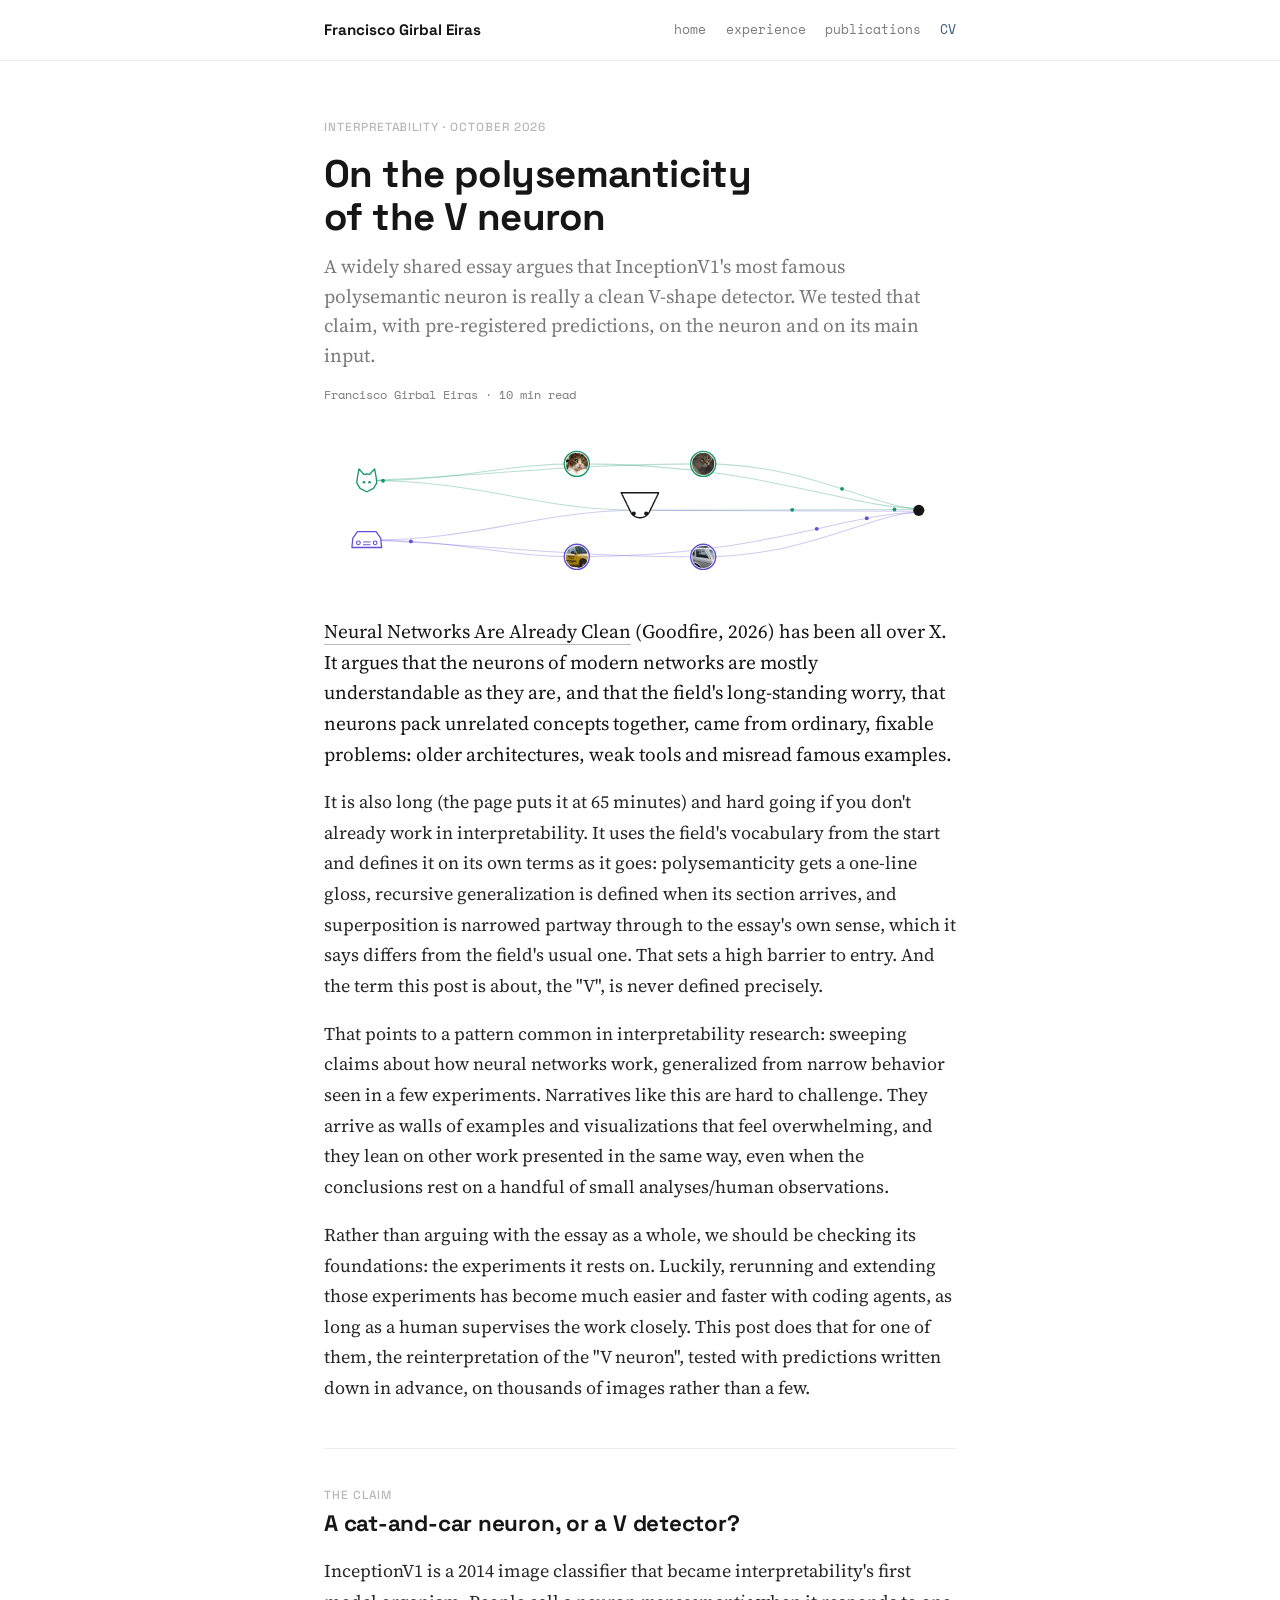
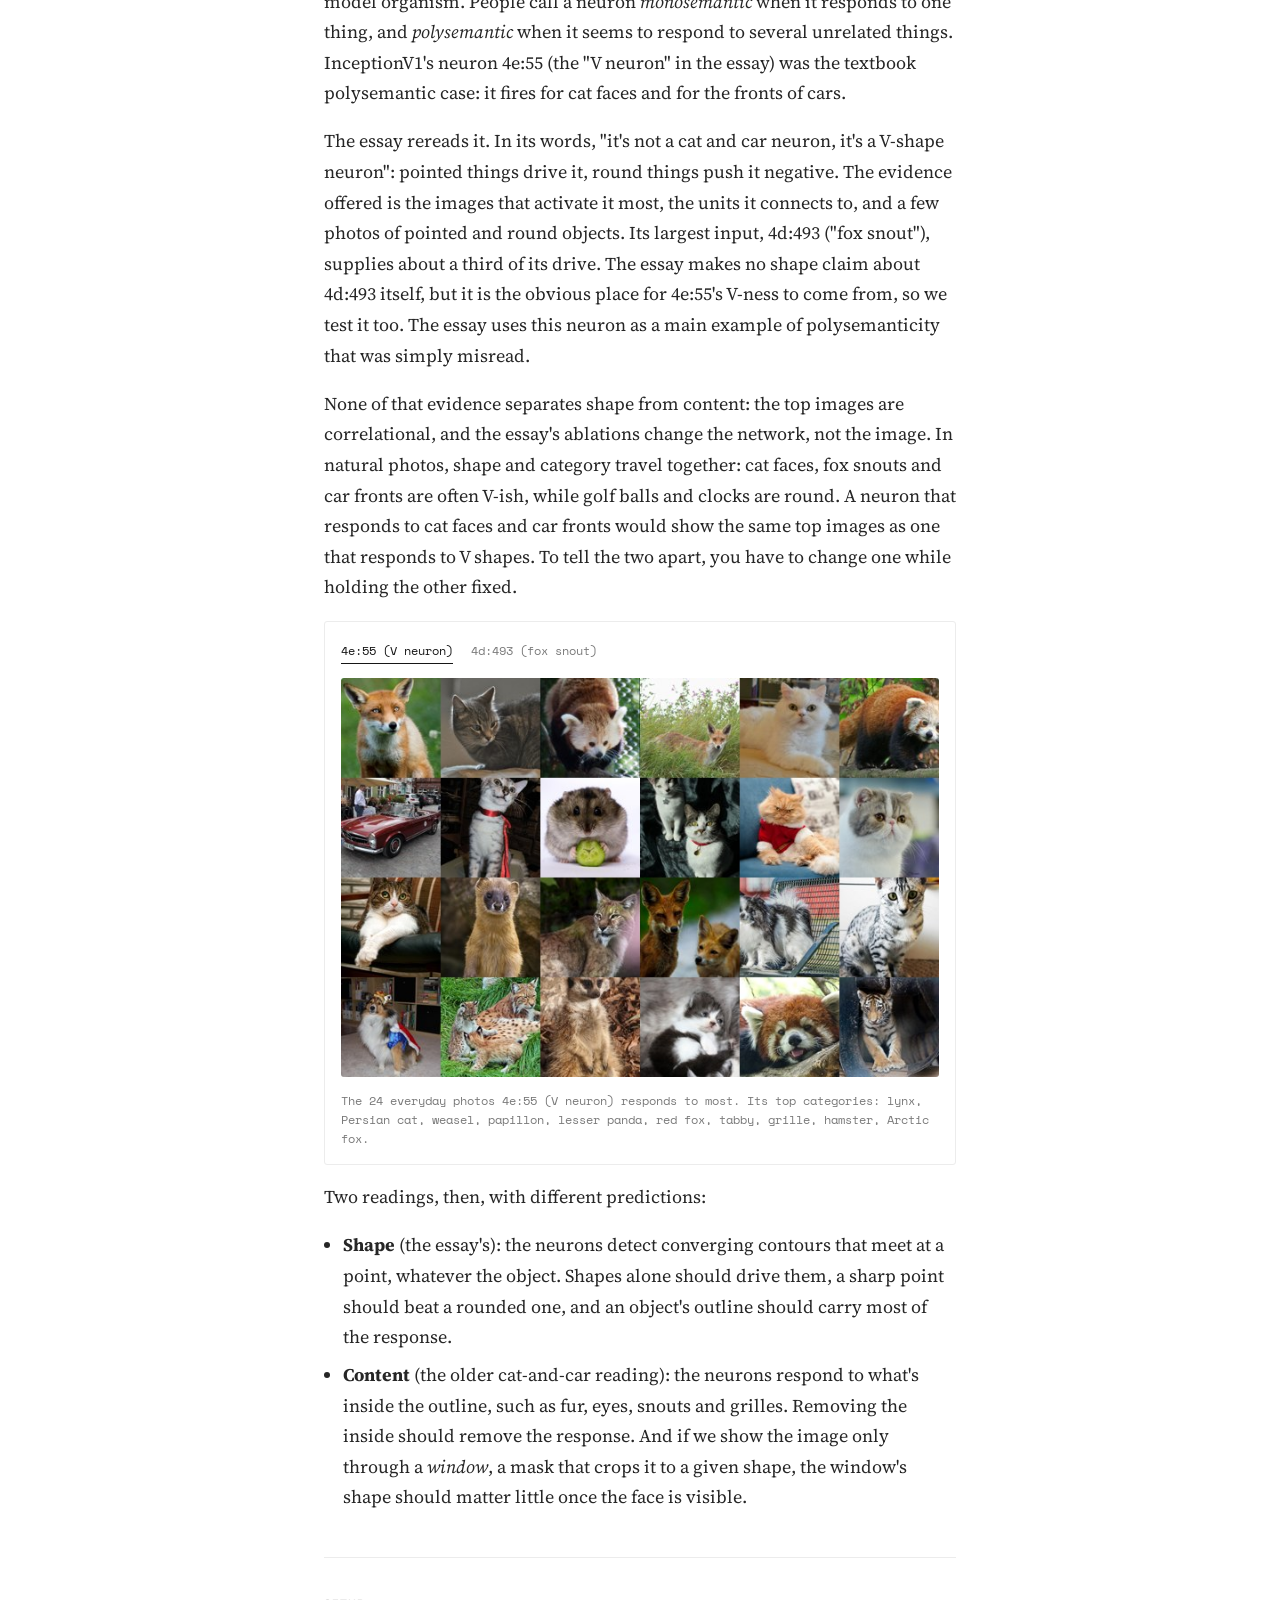
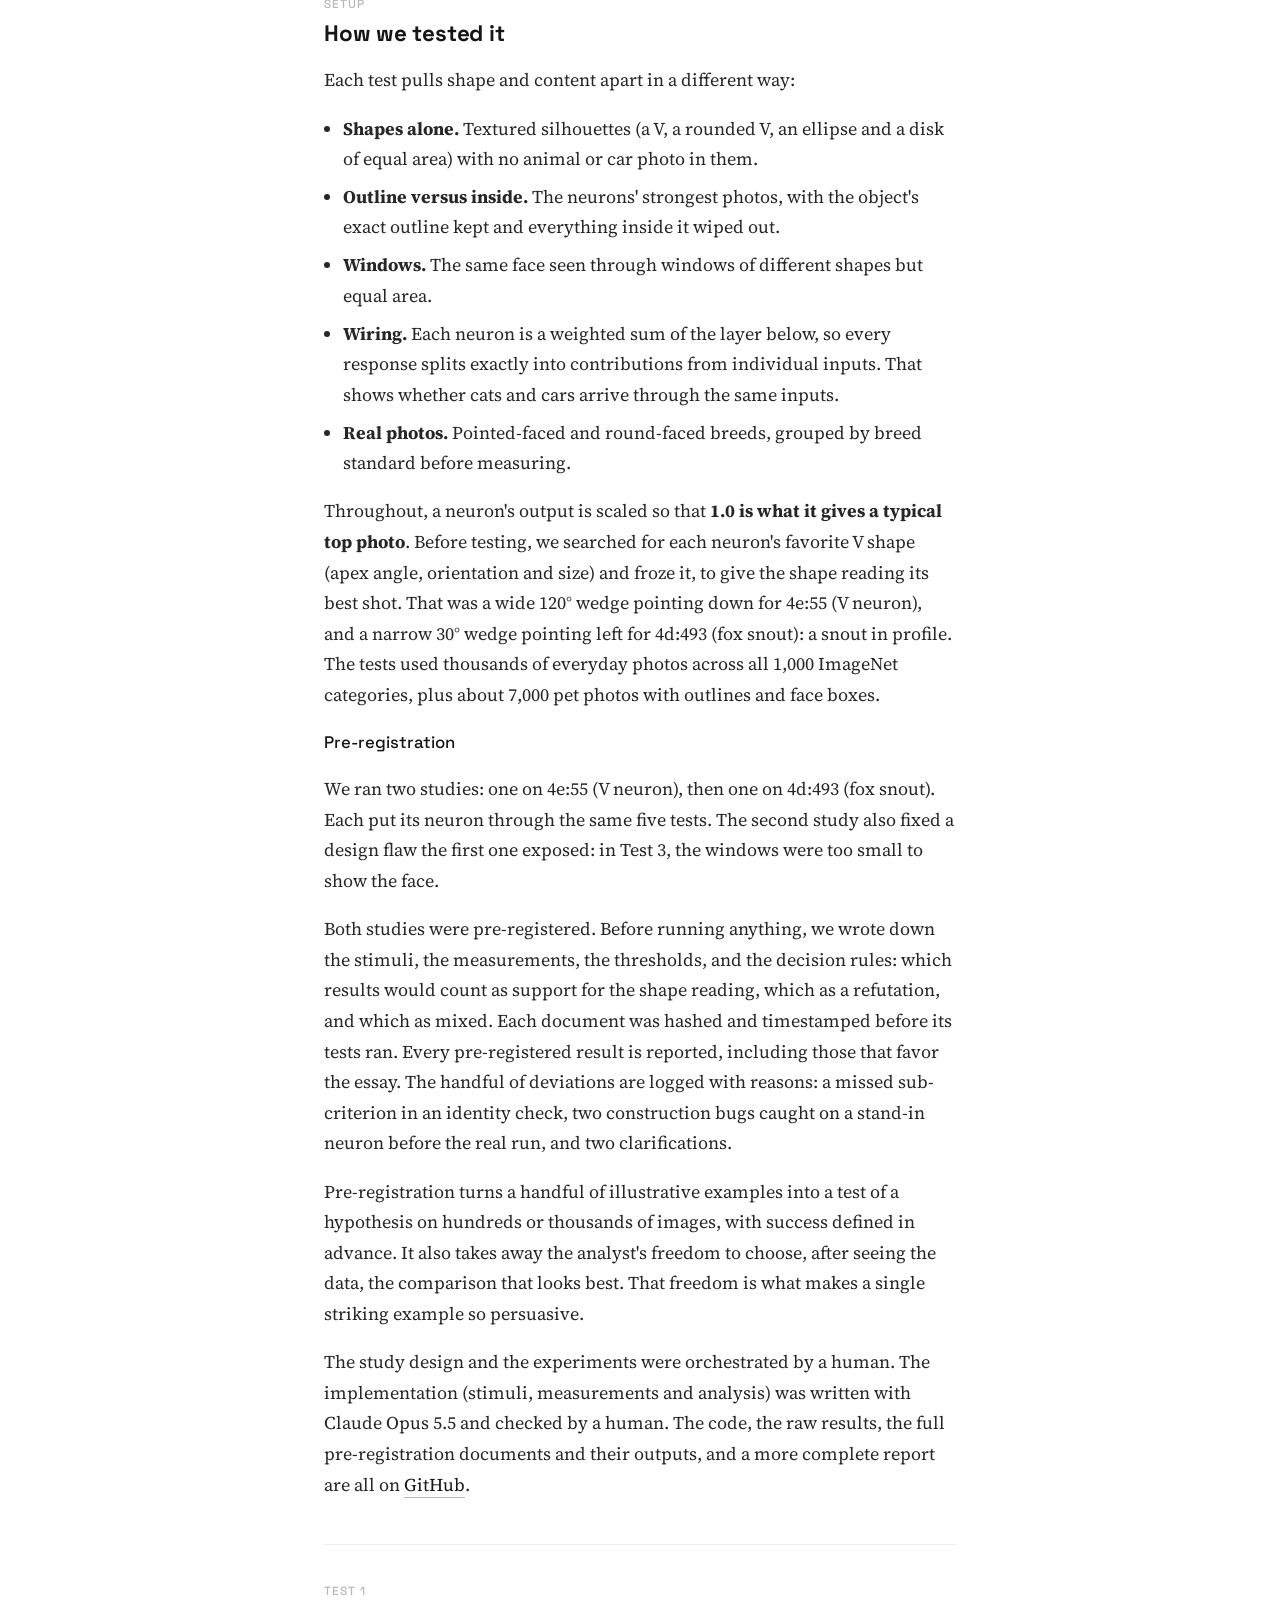
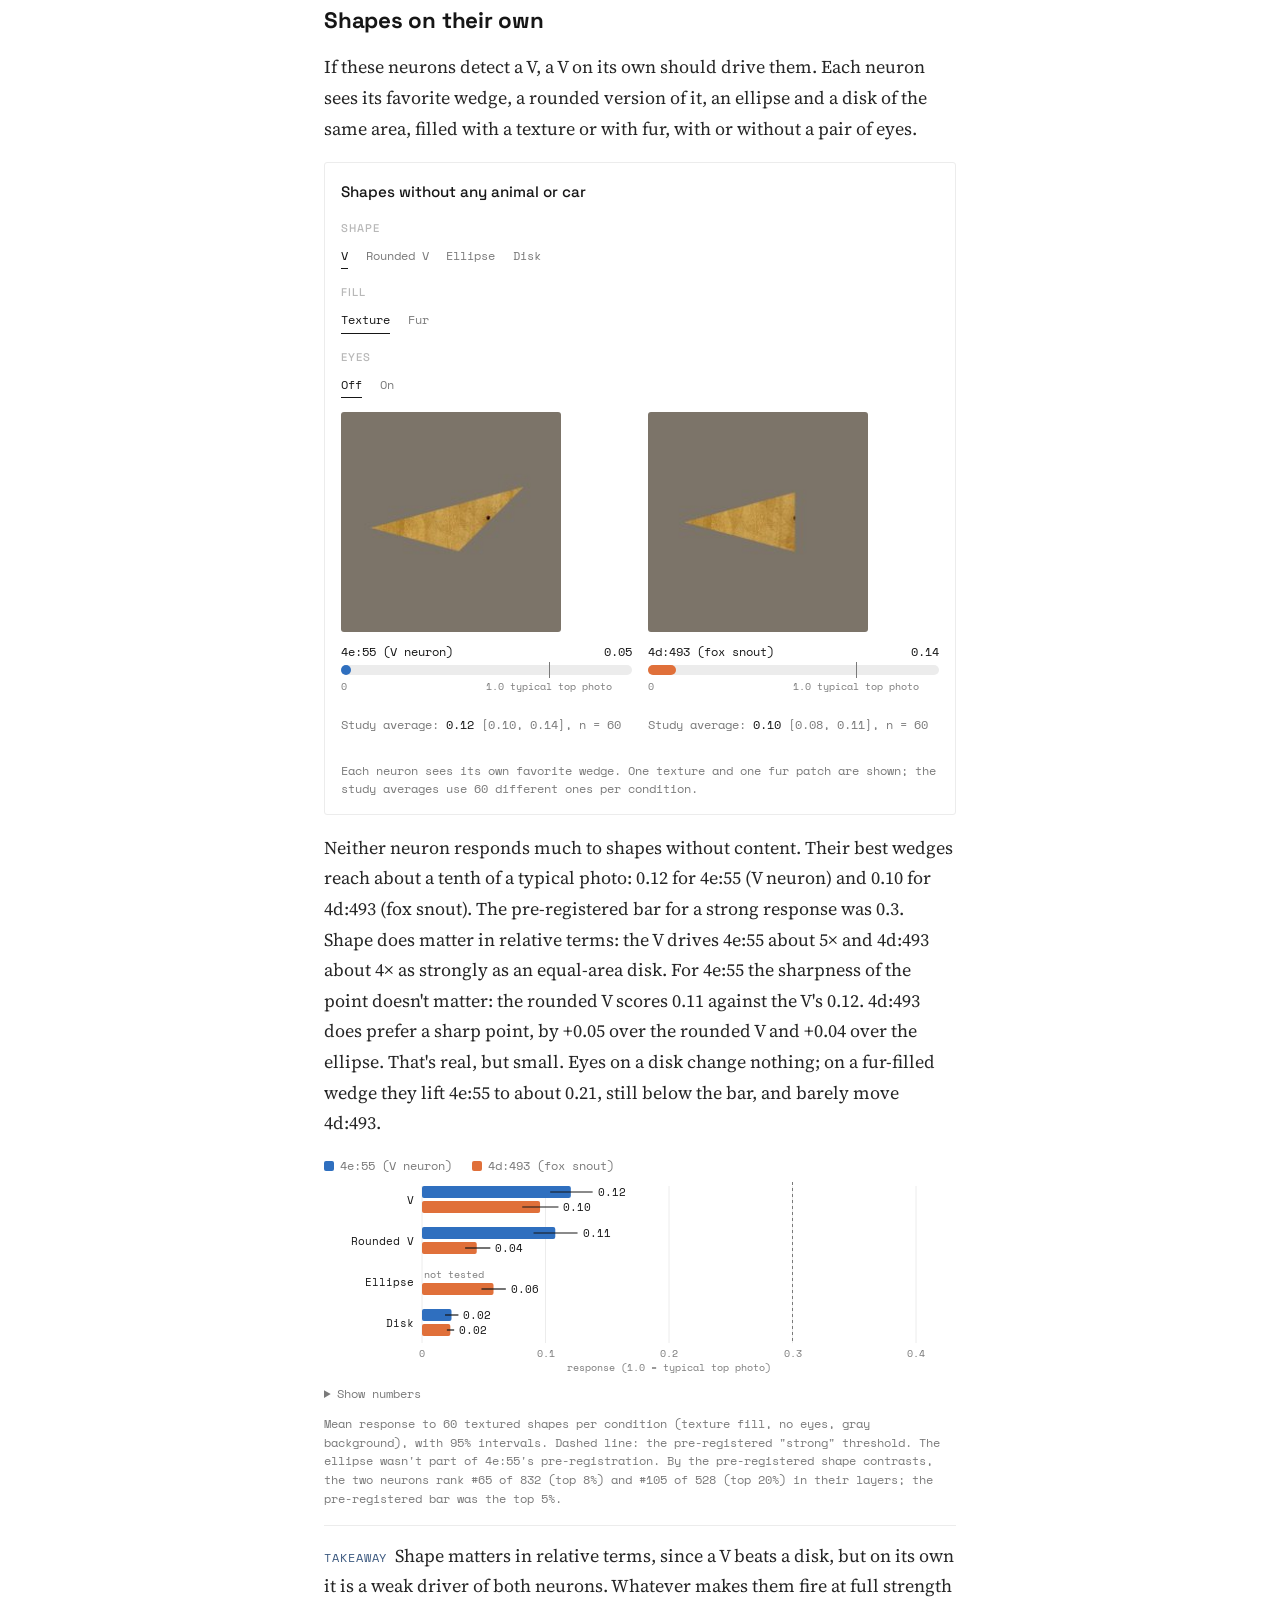
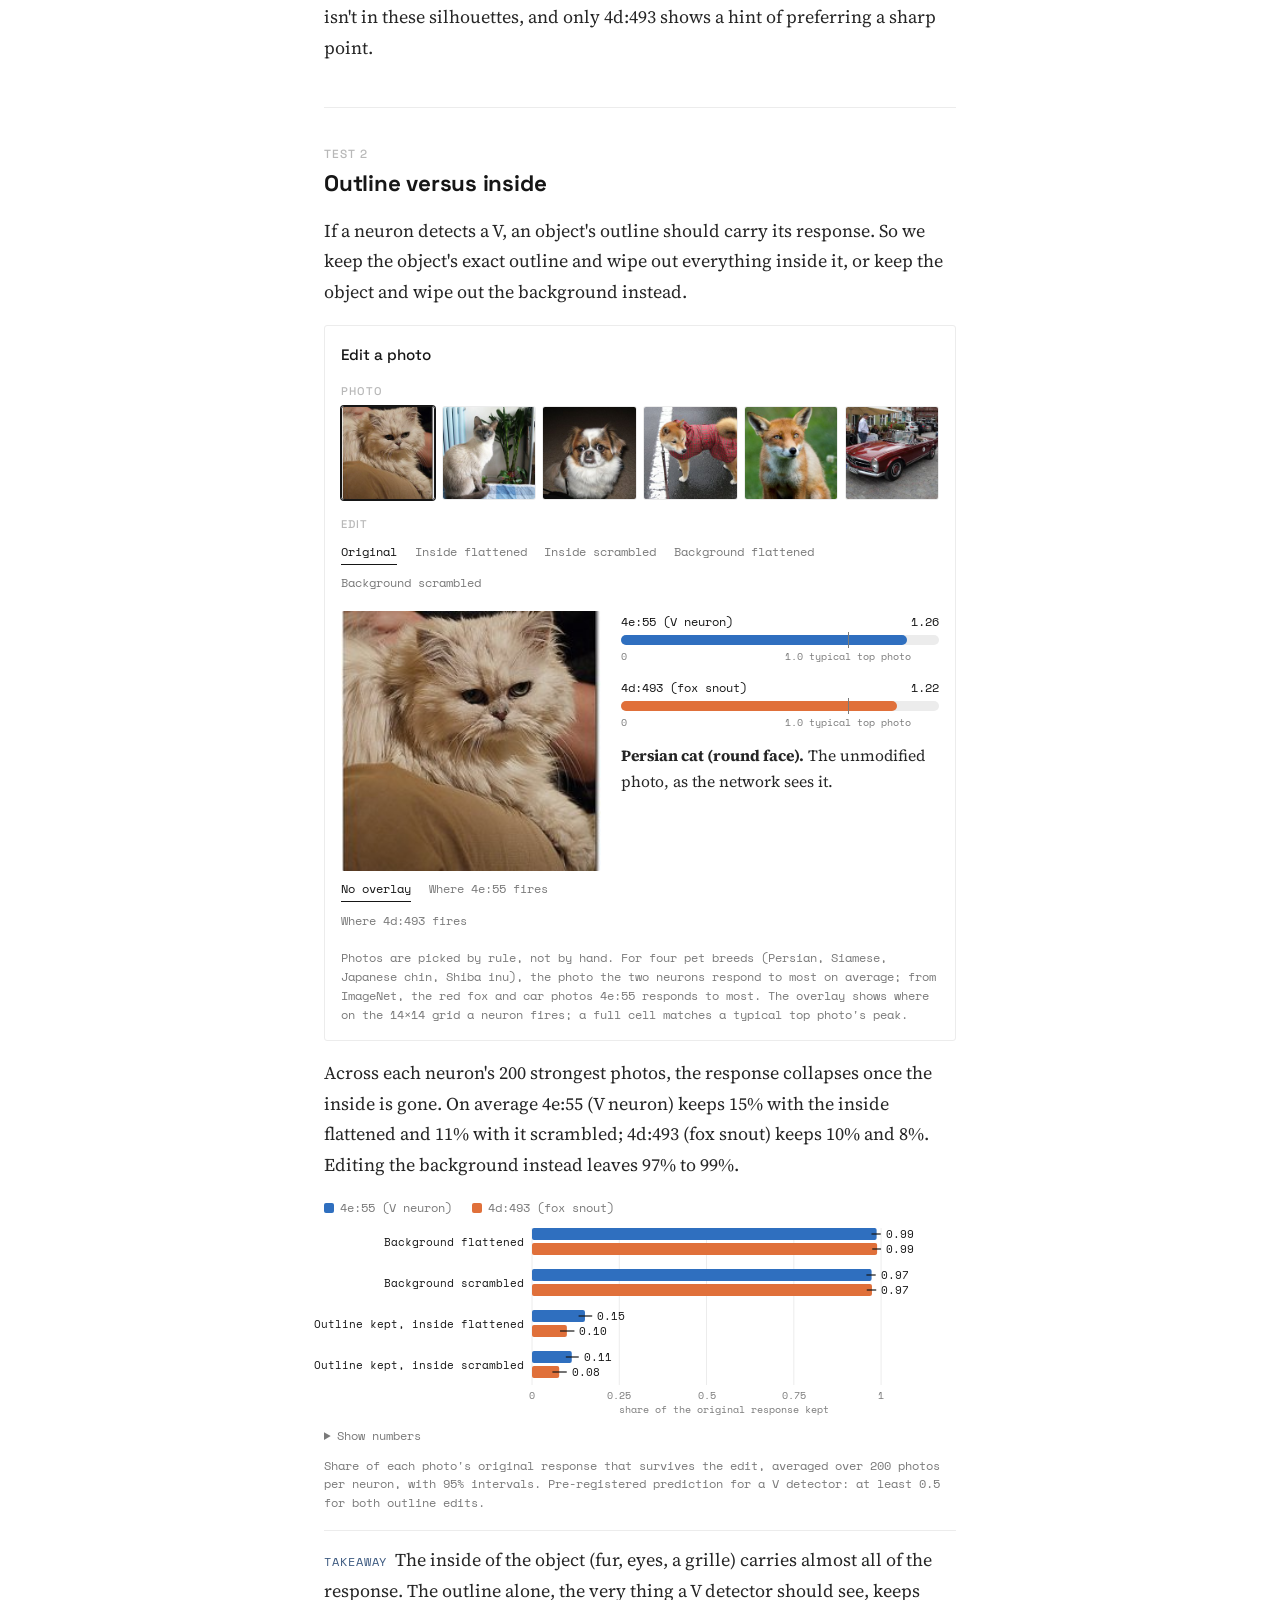
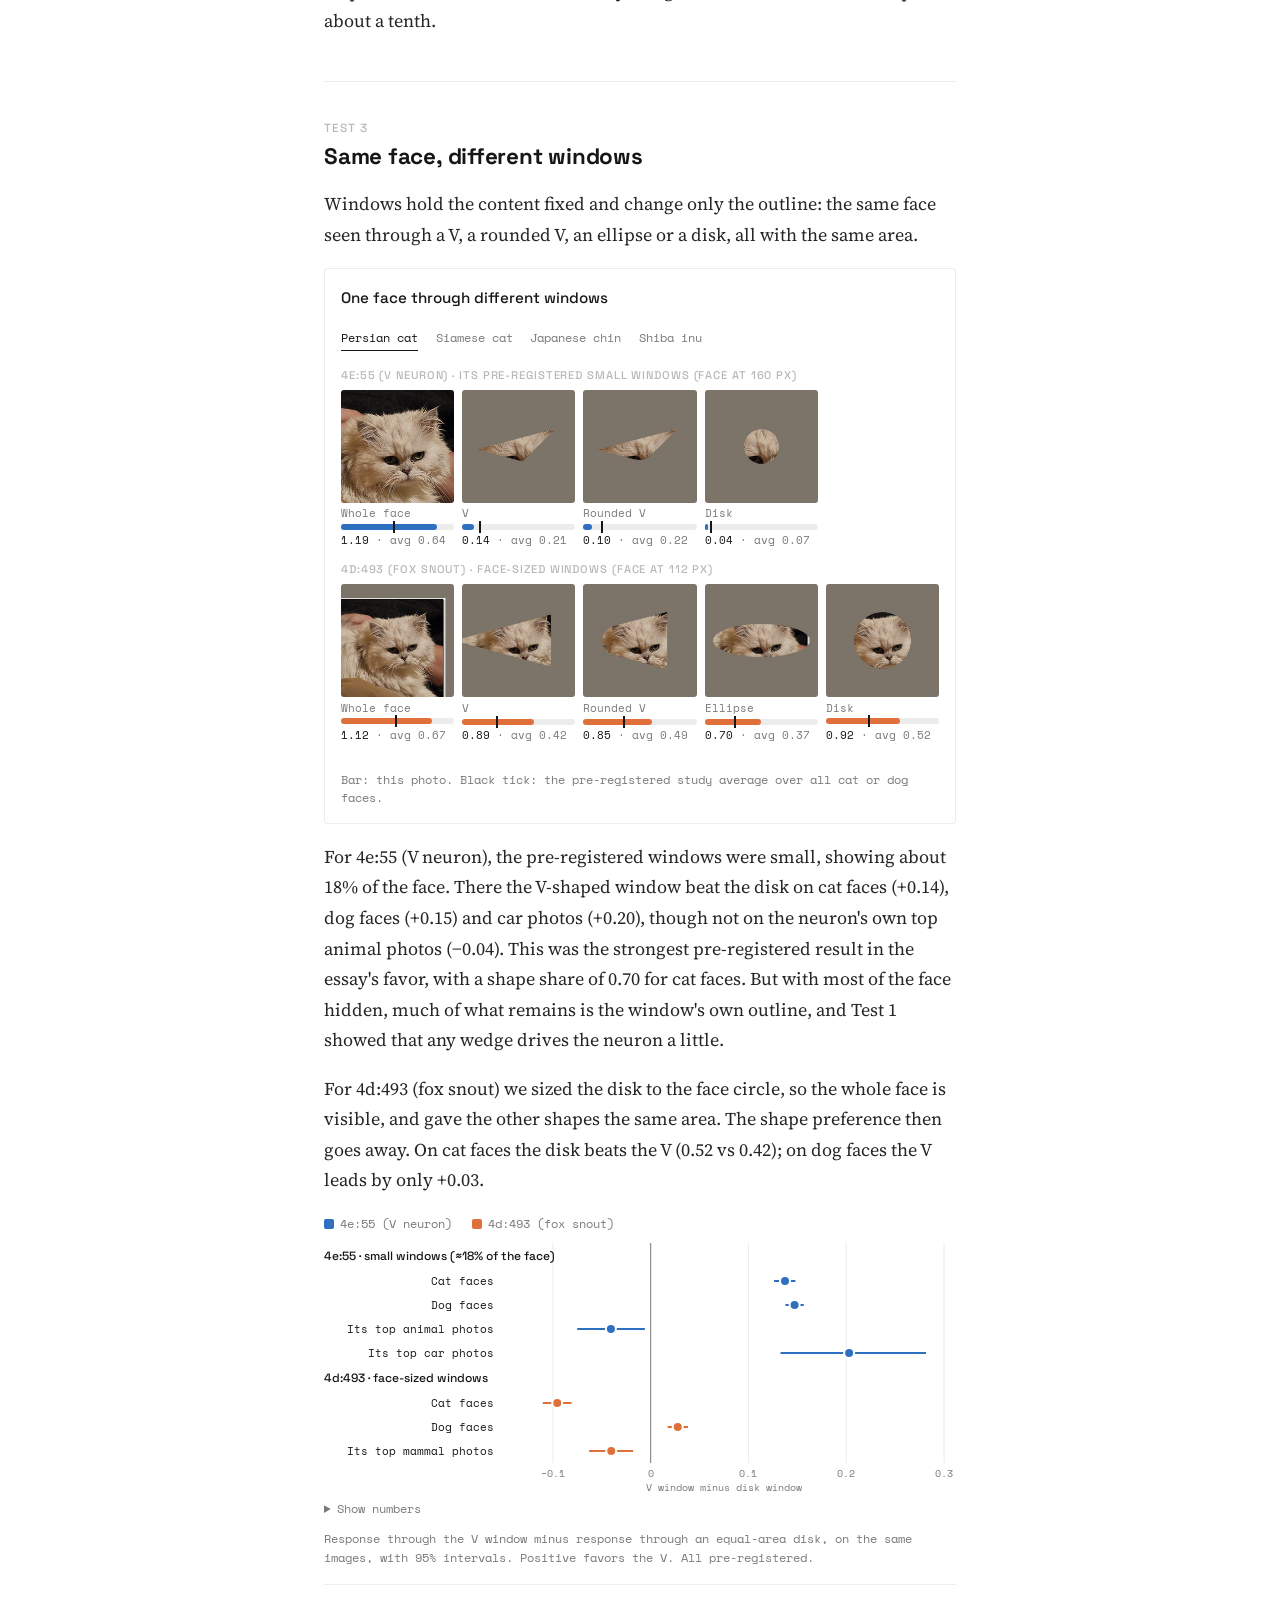
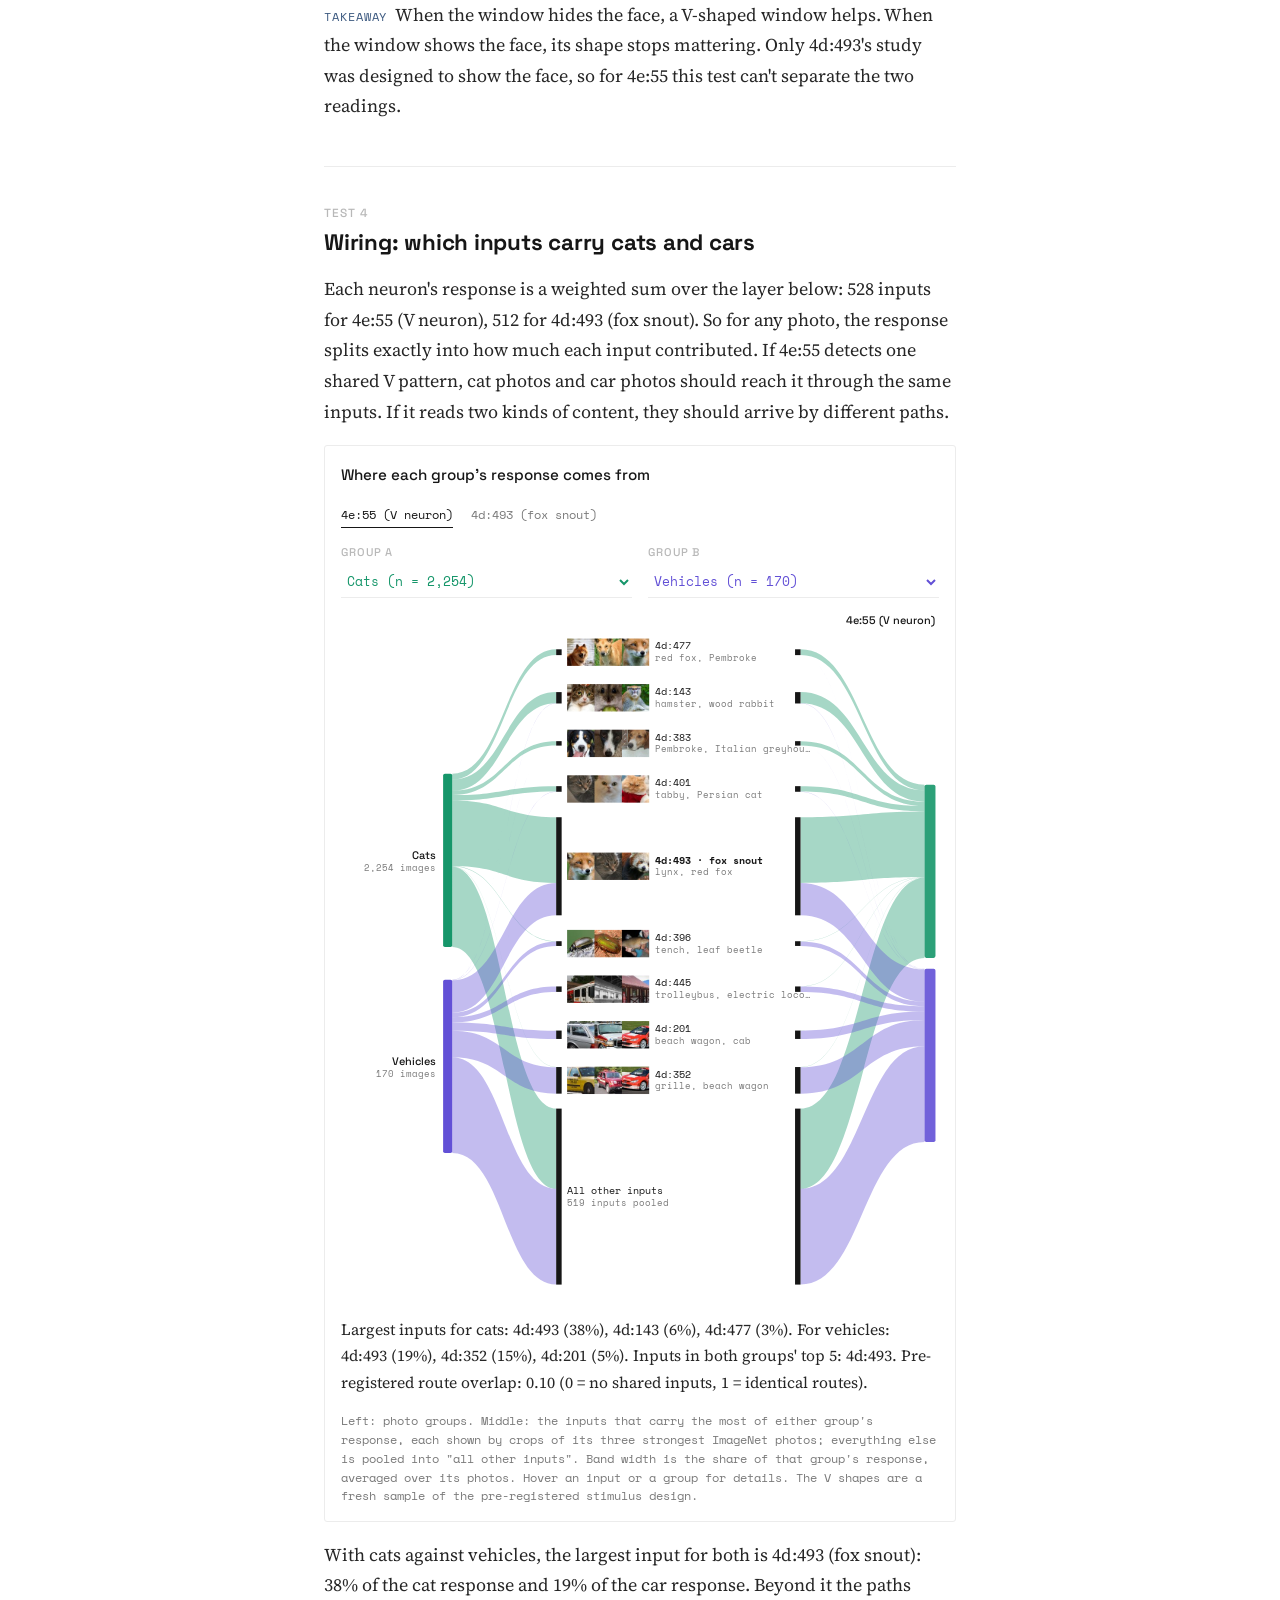
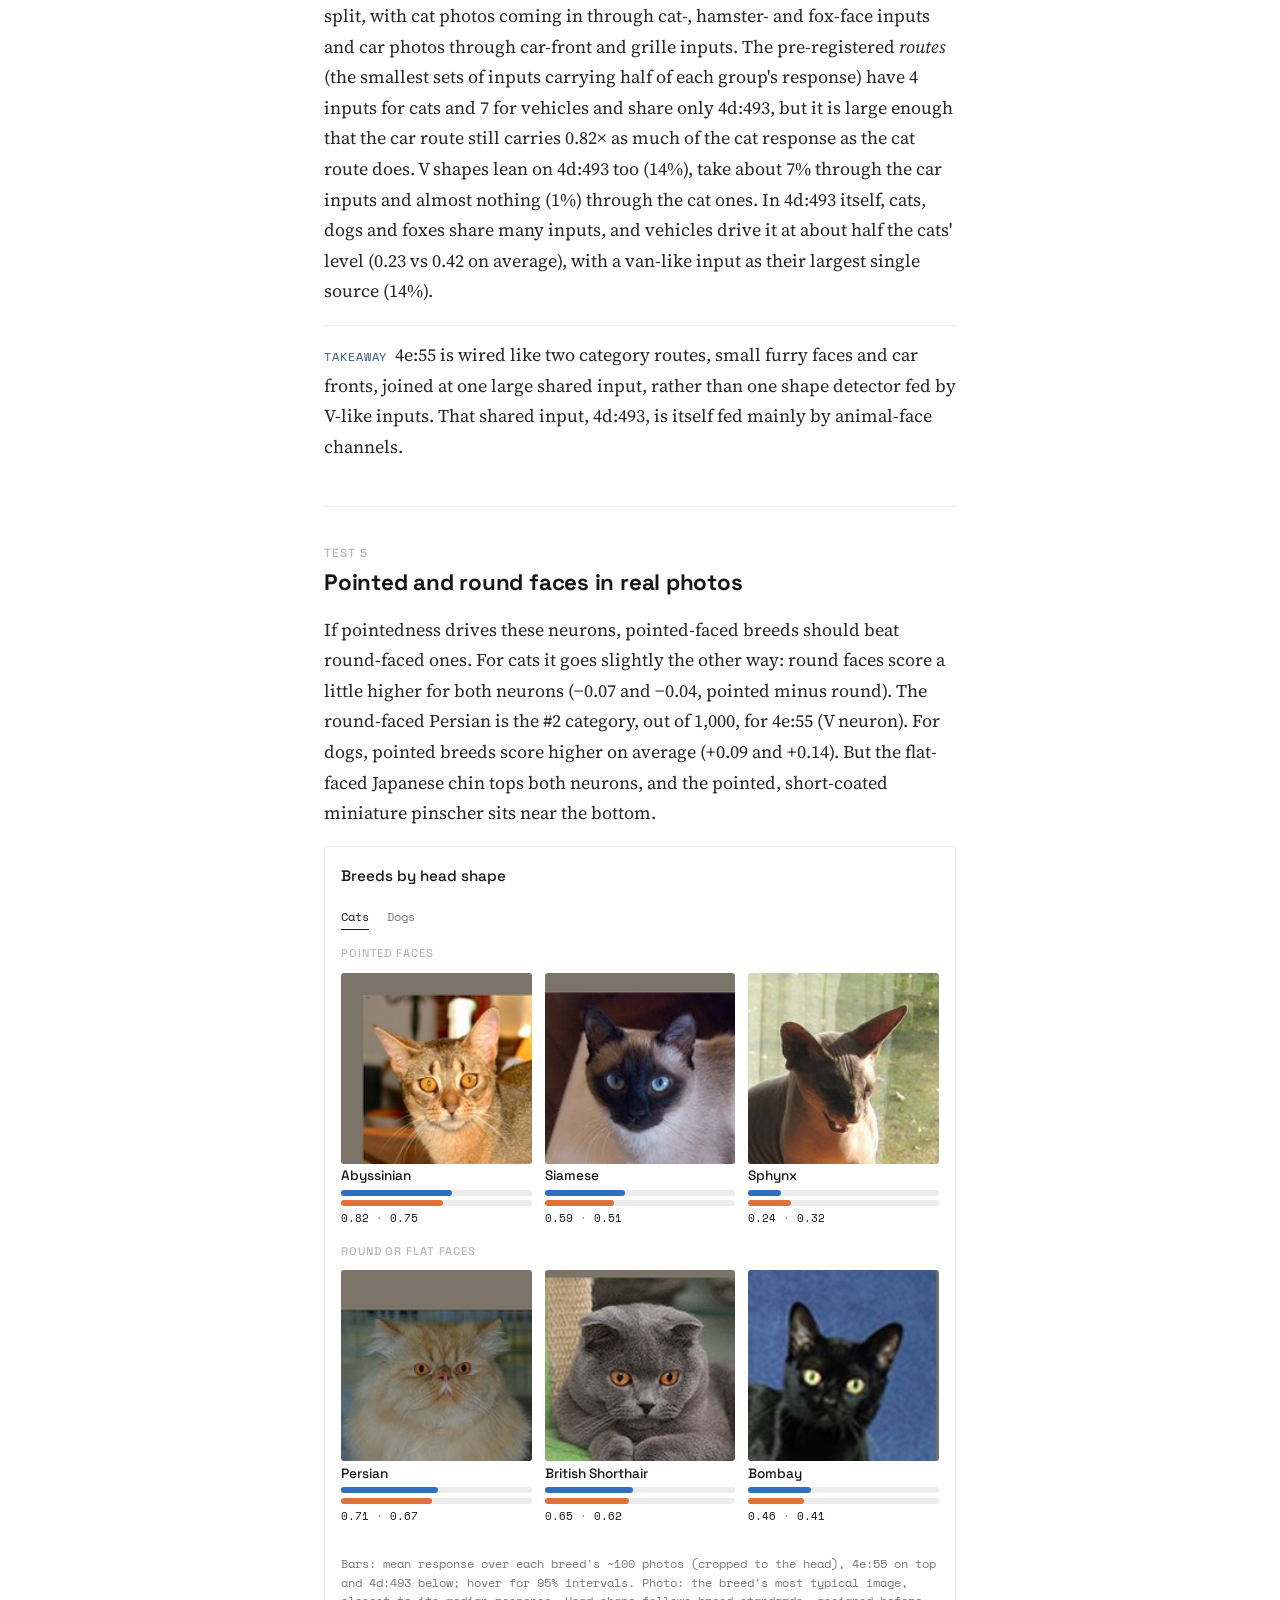
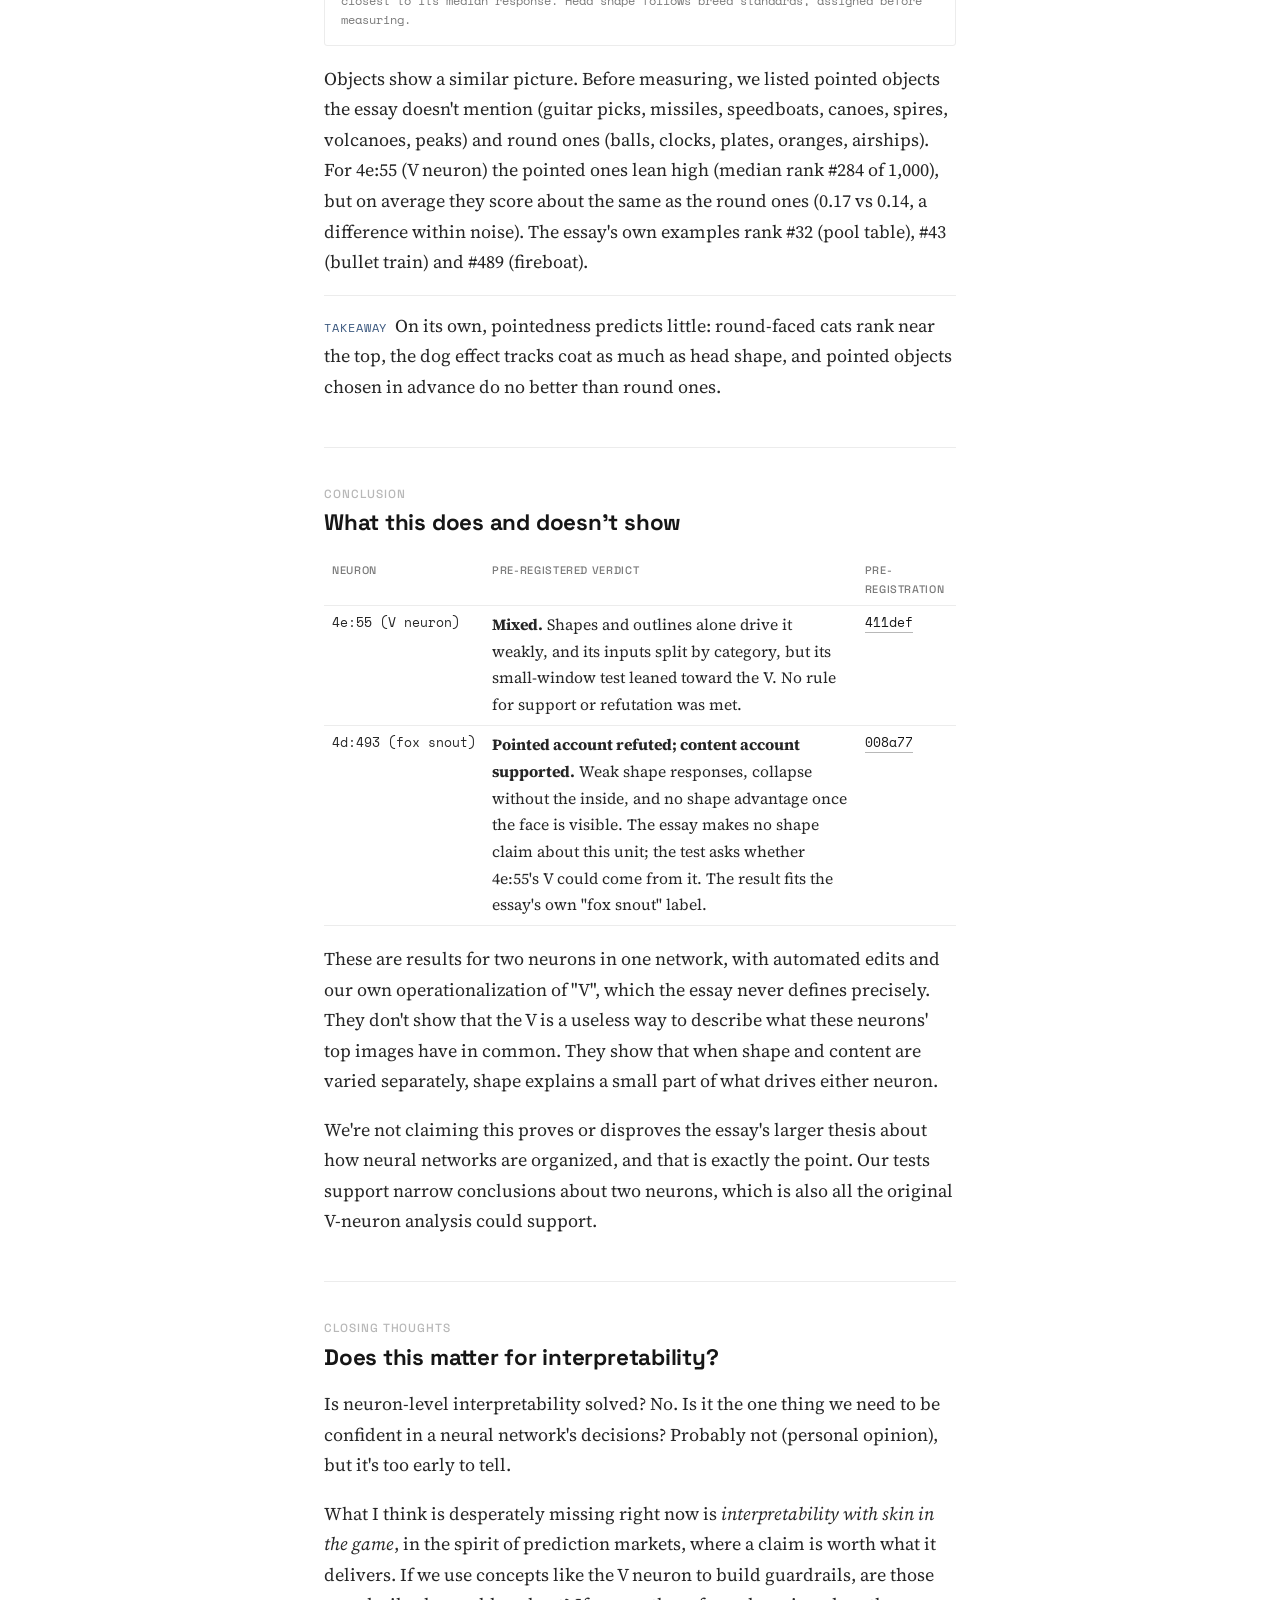
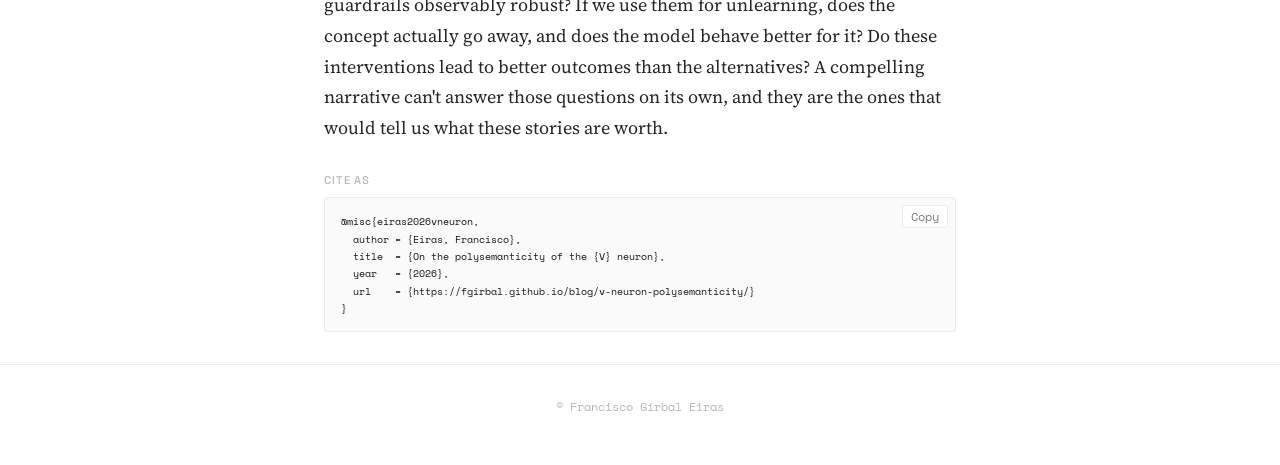
==== commit f1ae9256: "V neuron post: scrollable verdict table on mobile, 10 min read The conclusion table keeps a 600 px w" ====
--- a/blog/v-neuron-polysemanticity/index.html
+++ b/blog/v-neuron-polysemanticity/index.html
@@ -100,6 +100,7 @@
 th { font-family: var(--f-head); font-weight: 500; font-size: 0.68rem; text-transform: uppercase; letter-spacing: 0.06em; color: var(--ink-soft); }
 .verdict td { font-family: var(--f-body); font-size: 0.98rem; }
 .verdict td:first-child { font-family: var(--f-mono); font-size: 0.8rem; white-space: nowrap; }
+.verdict { min-width: 600px; }  /* on narrow screens the table keeps its width and scrolls sideways */
 .split { display: grid; grid-template-columns: minmax(0, 260px) minmax(0, 1fr); gap: 1rem 1.25rem; }
 .stage { position: relative; width: 100%; aspect-ratio: 1 / 1; }
 .stage img { position: absolute; inset: 0; width: 100%; height: 100%; display: block; border-radius: 3px; }
@@ -209,7 +210,7 @@
   <div class="kicker">Interpretability · October 2026</div>
   <h1>On the polysemanticity of the V neuron</h1>
   <p class="dek">A widely shared essay argues that InceptionV1's most famous polysemantic neuron is really a clean V-shape detector. We tested that claim, with pre-registered predictions, on the neuron and on its main input.</p>
-  <div class="meta">Francisco Girbal Eiras · 13 min read</div>
+  <div class="meta">Francisco Girbal Eiras · 10 min read</div>
 </header>
 
 <div class="hero-anim" aria-hidden="true"><svg id="hero-anim" viewBox="0 0 680 132" preserveAspectRatio="xMidYMid meet"></svg></div>
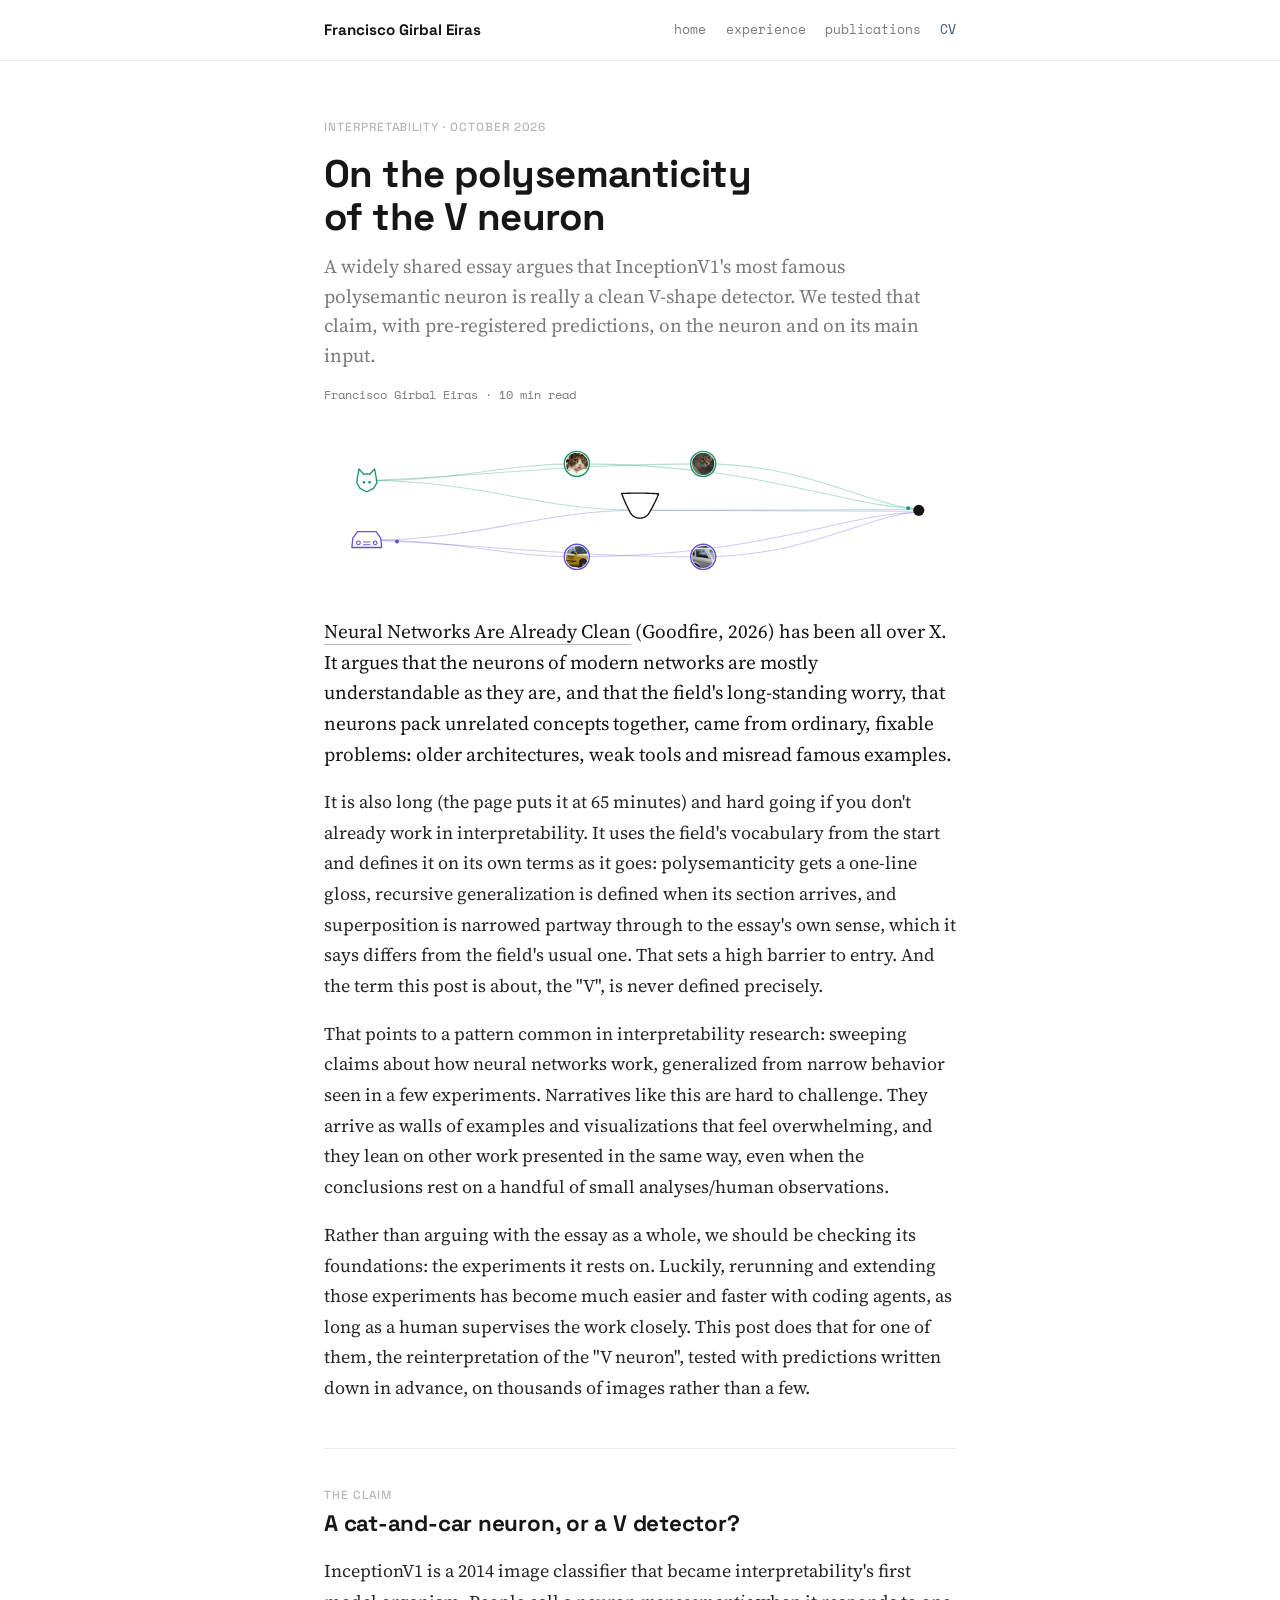
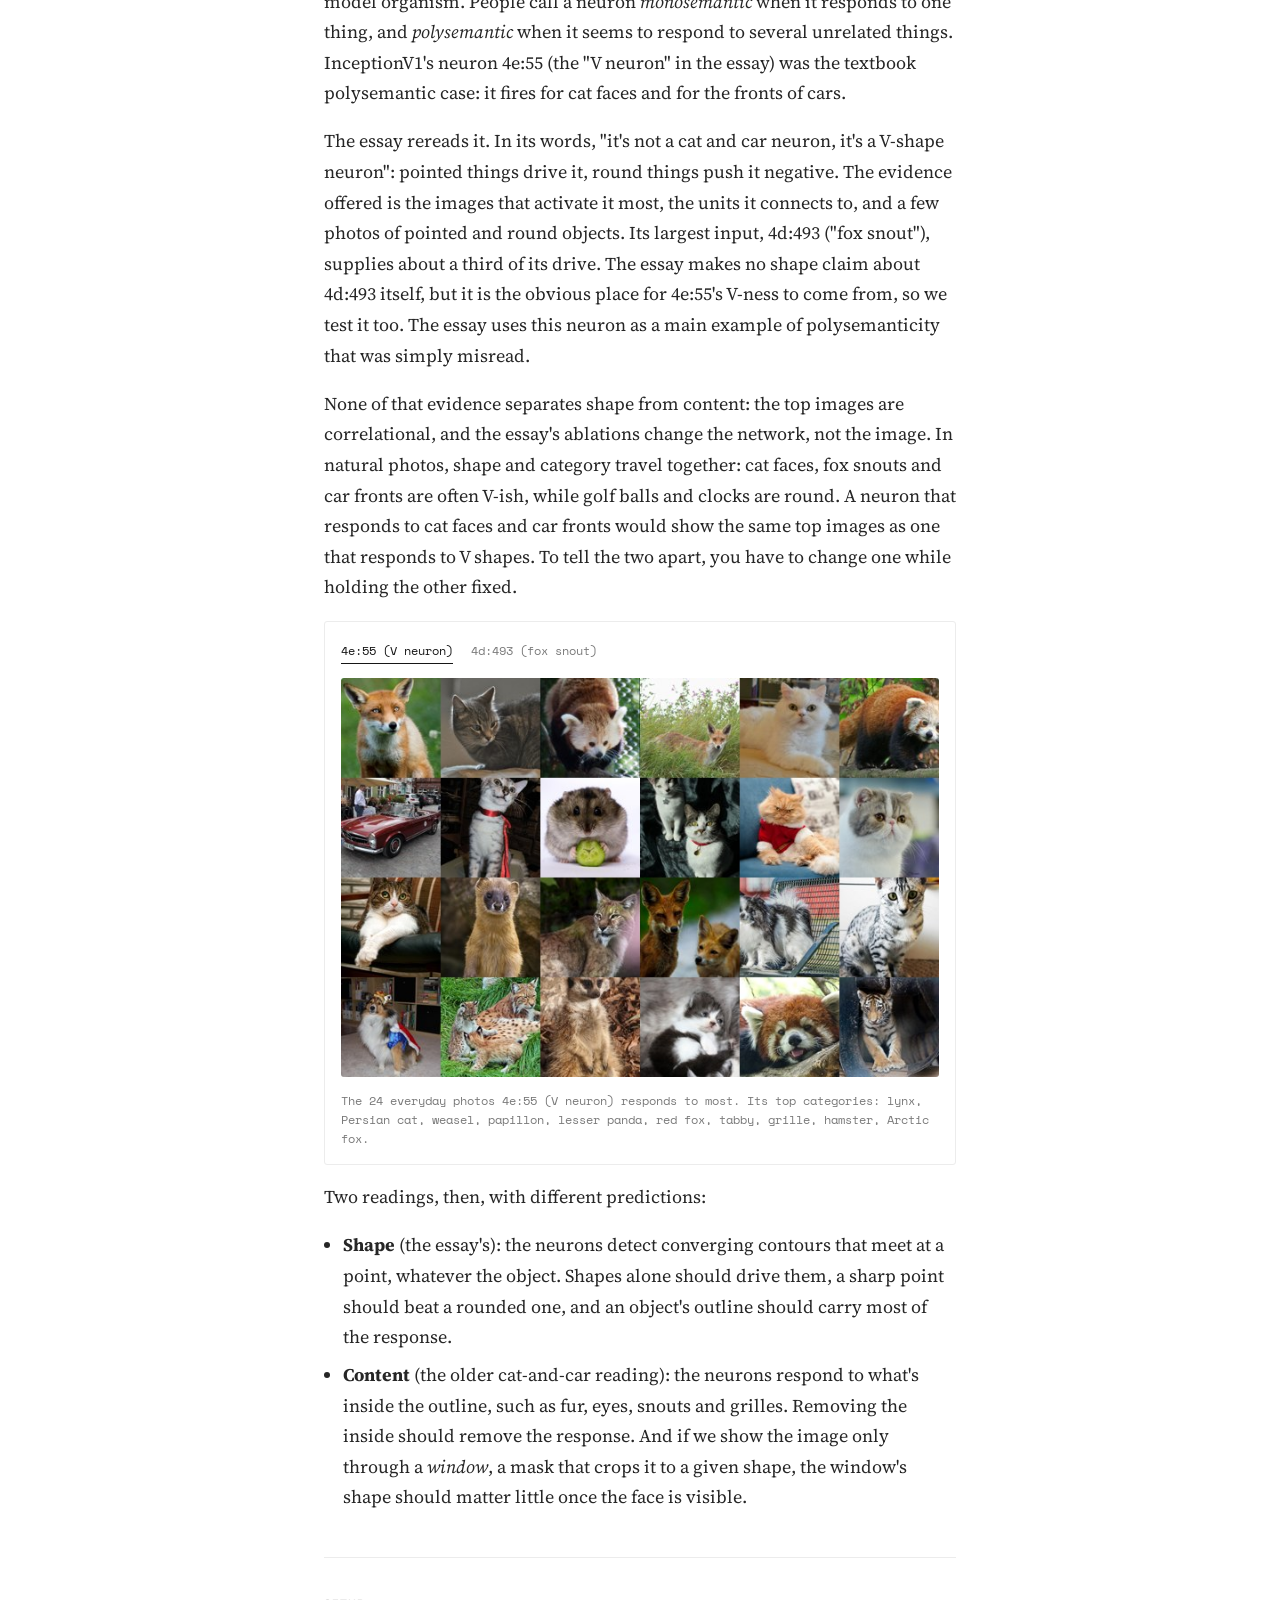
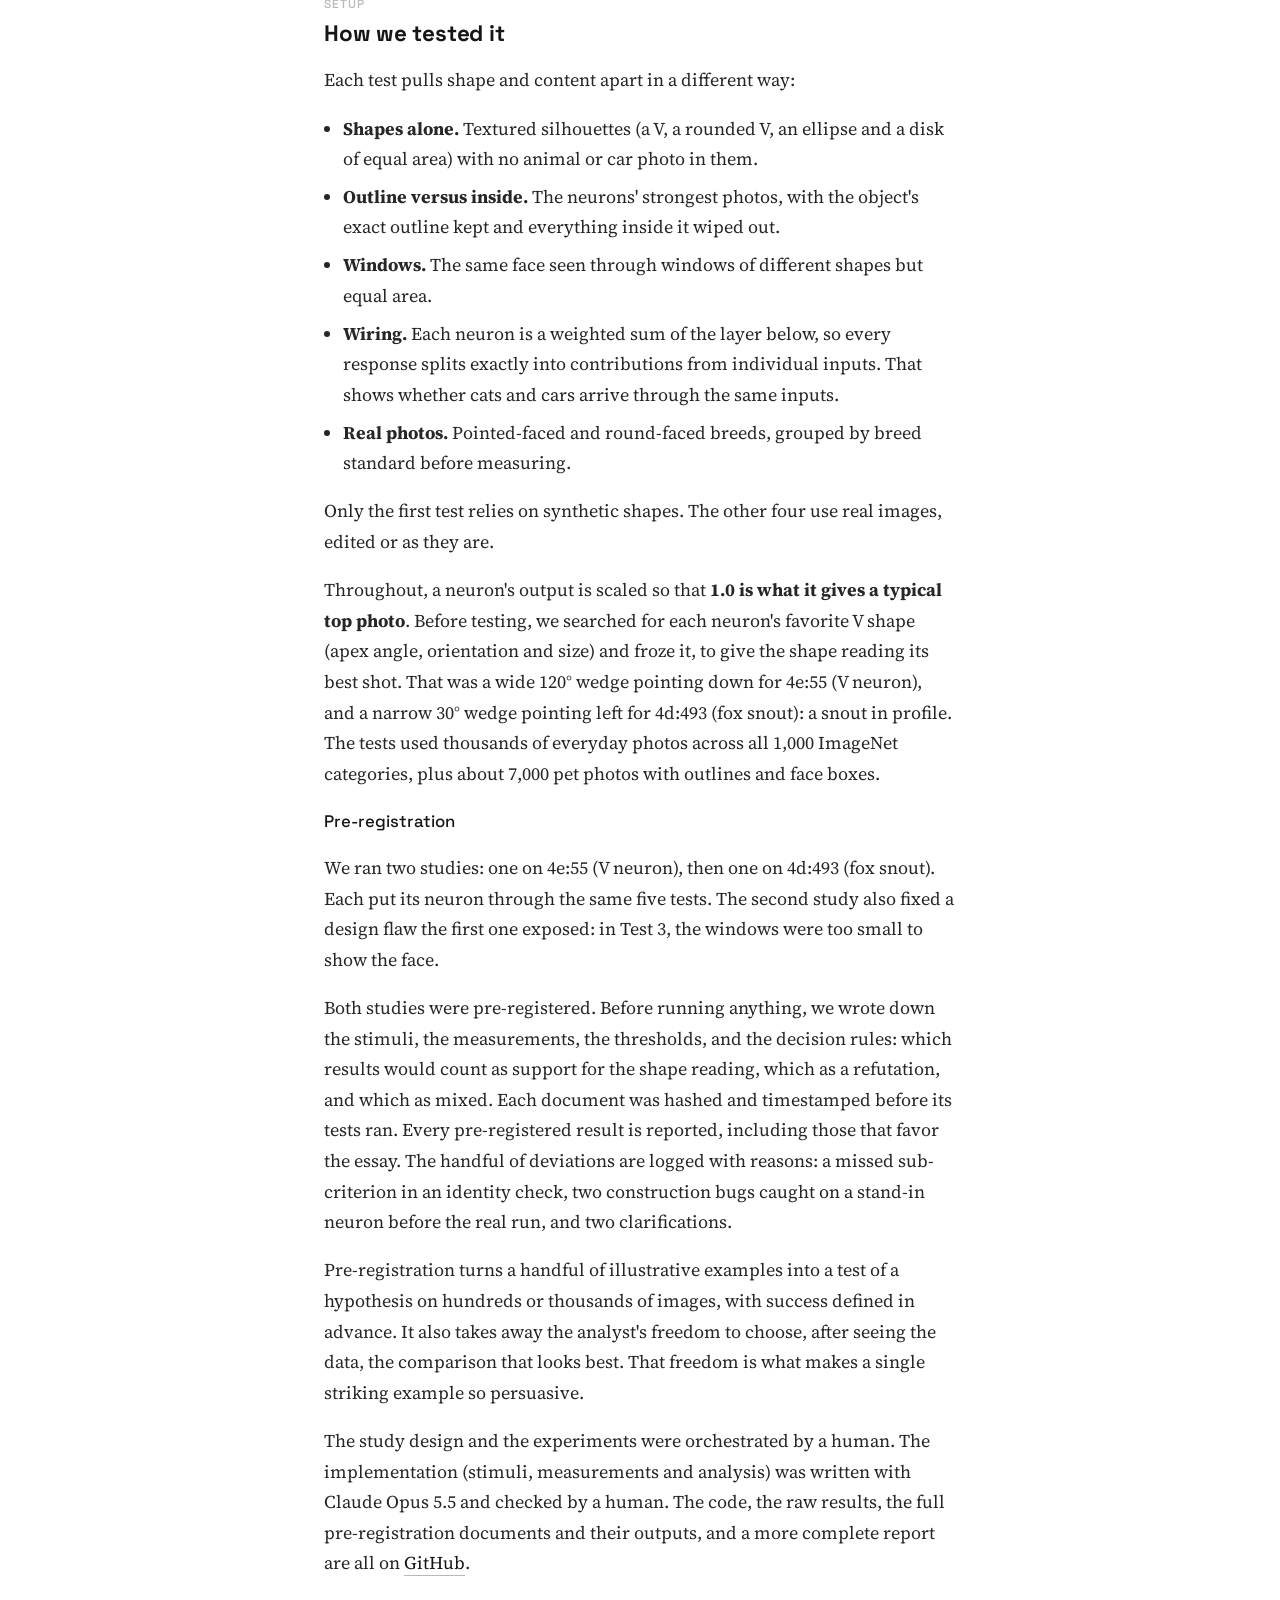
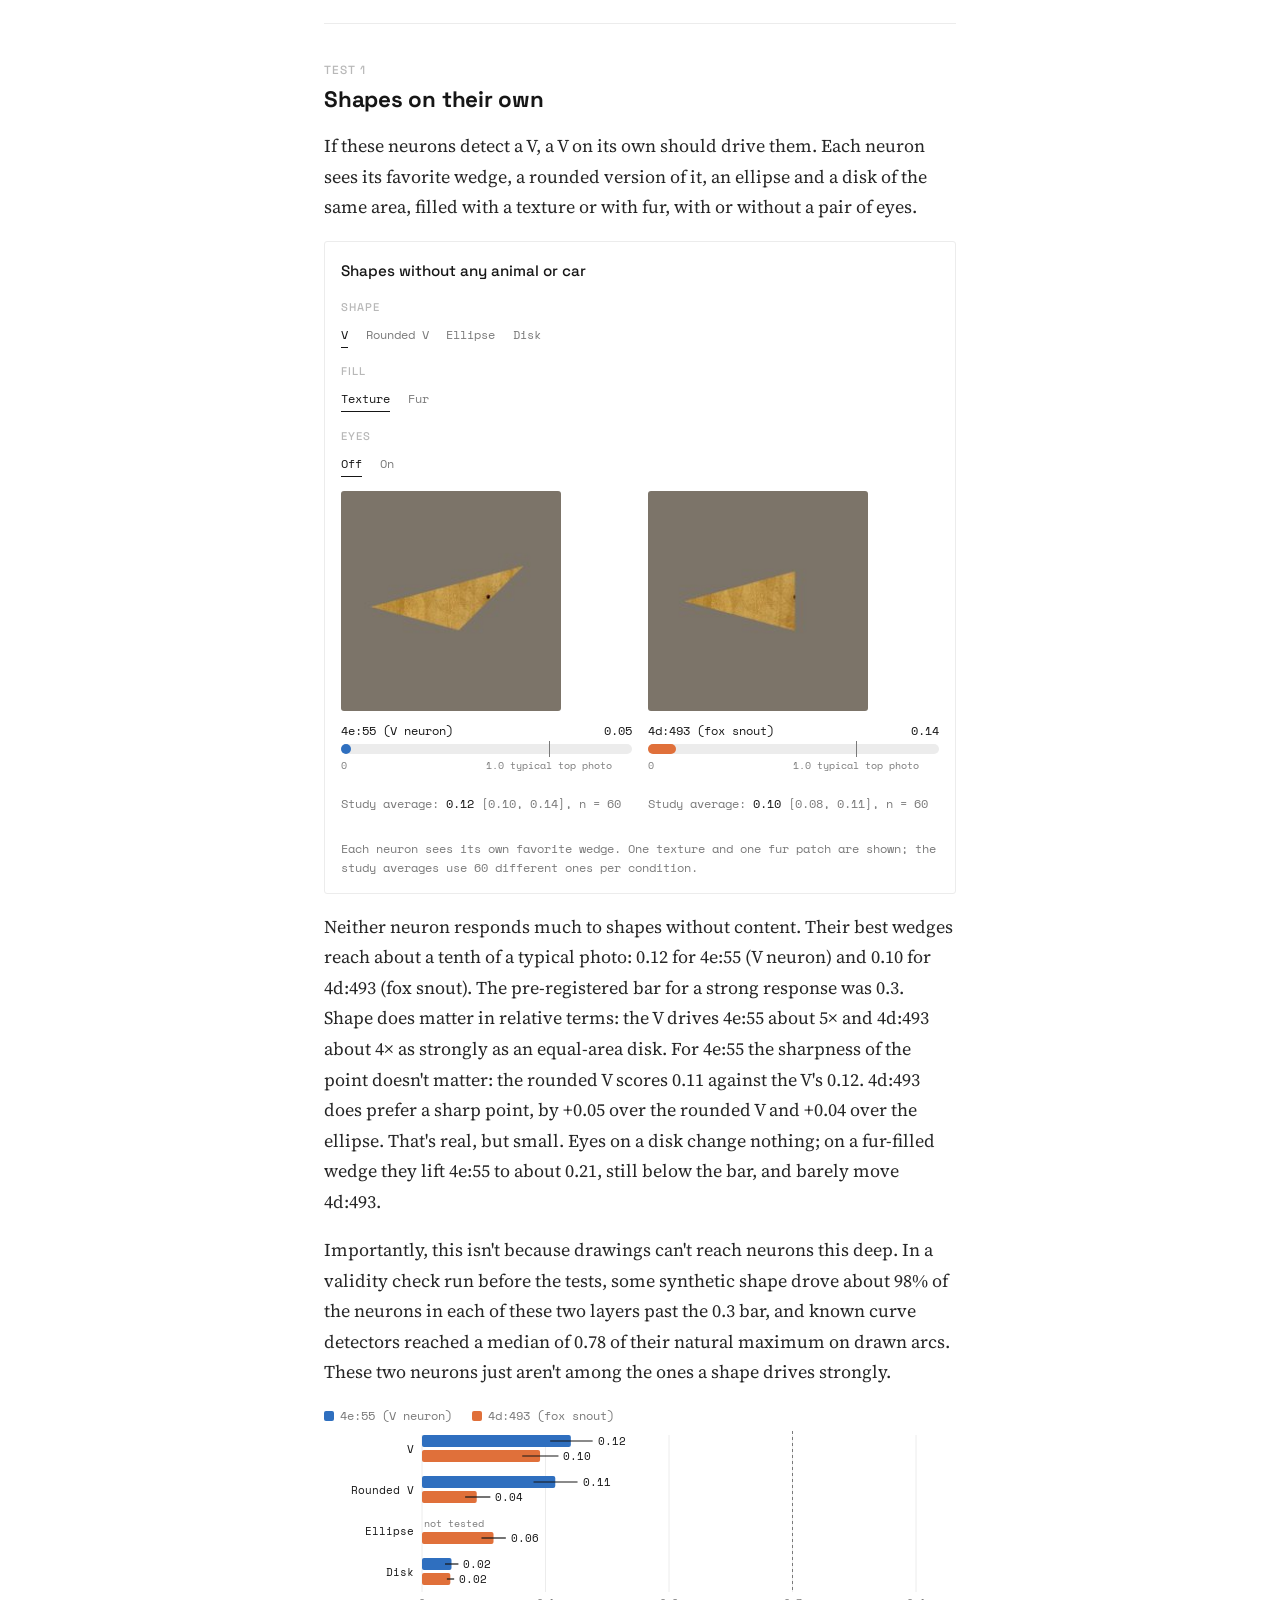
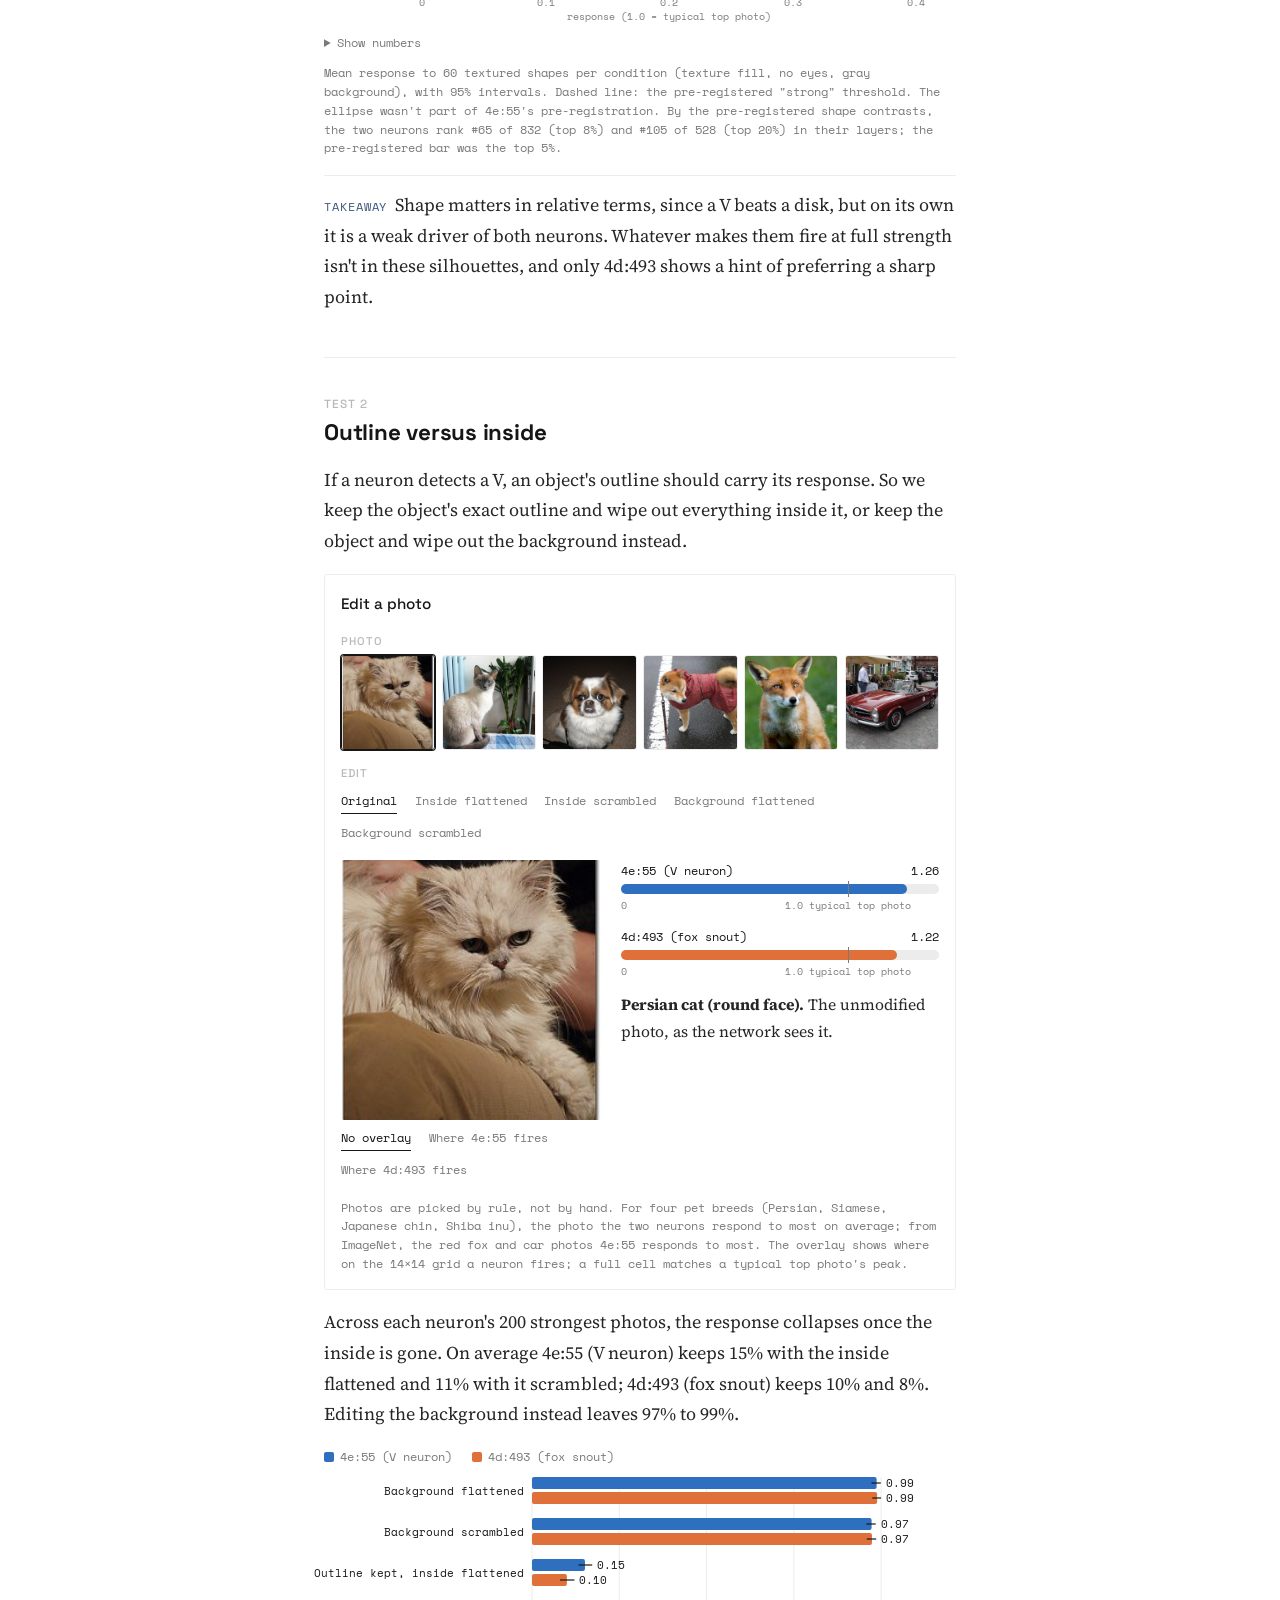
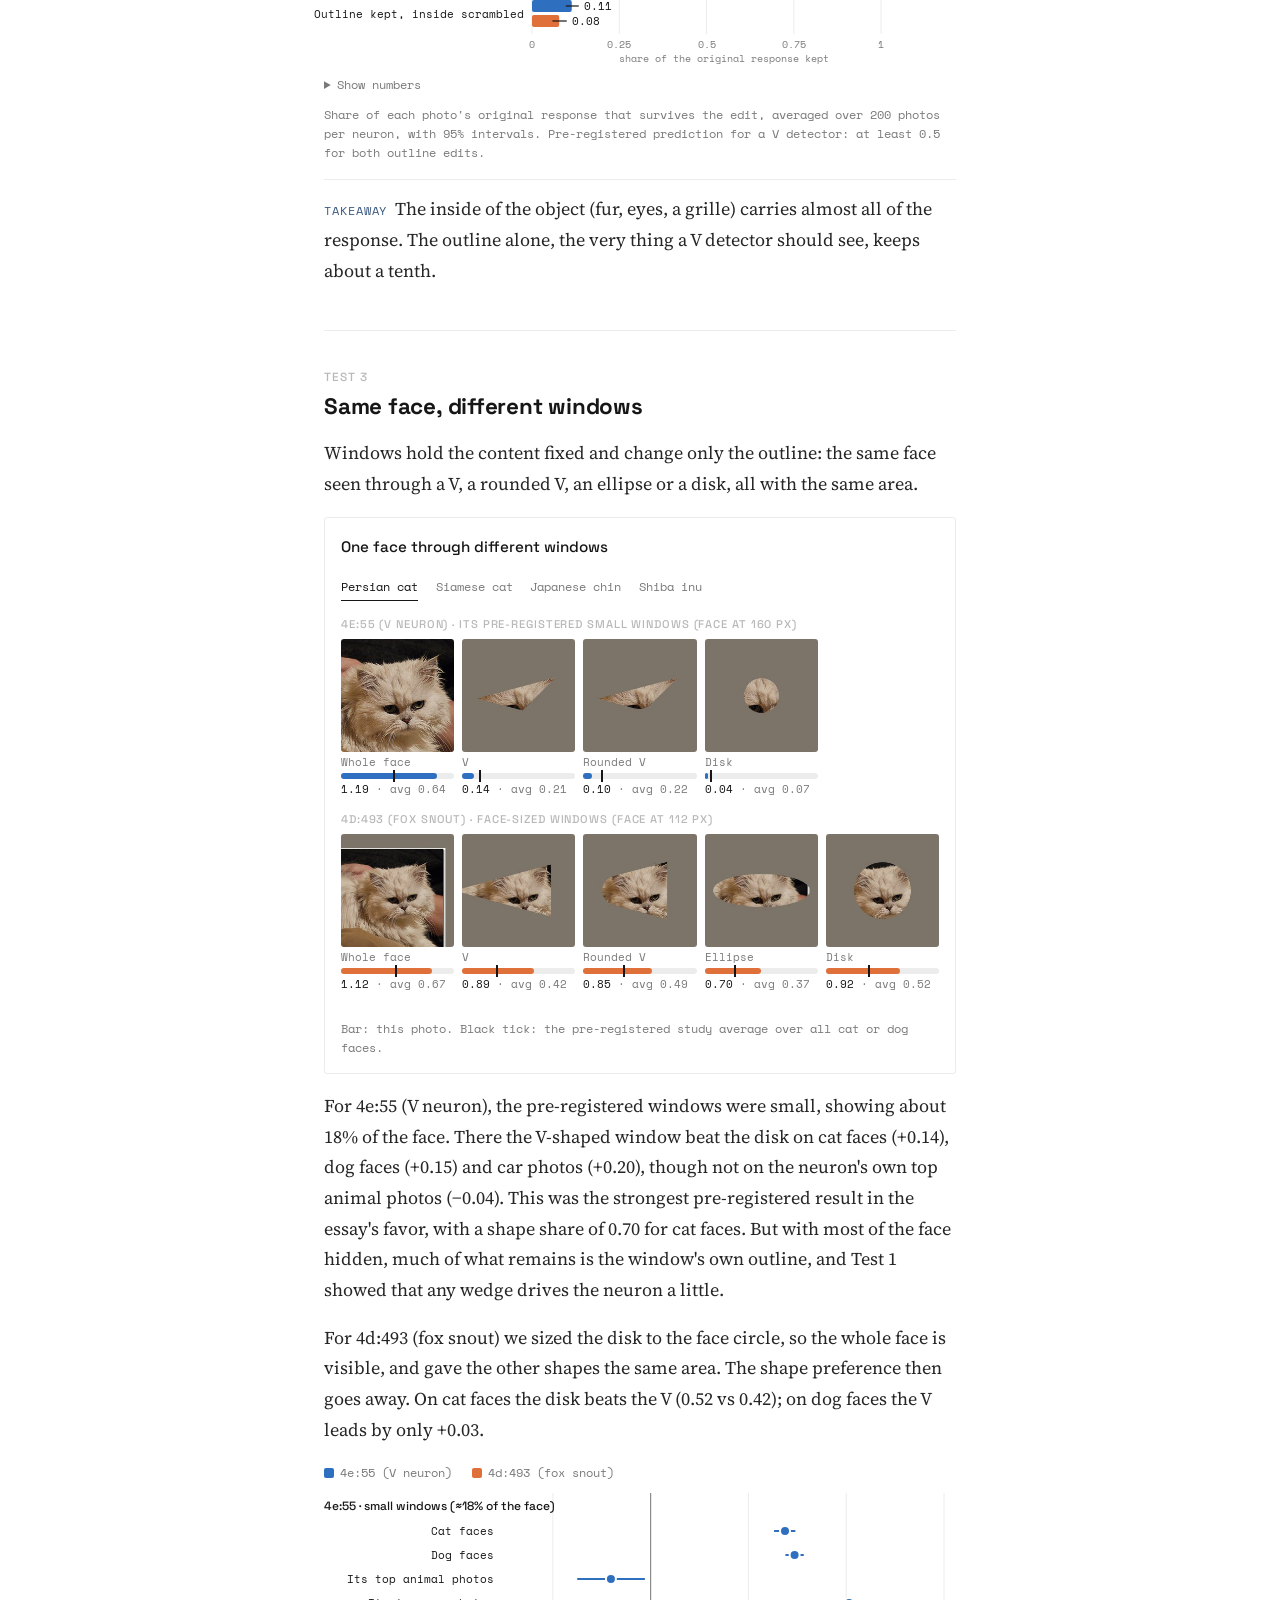
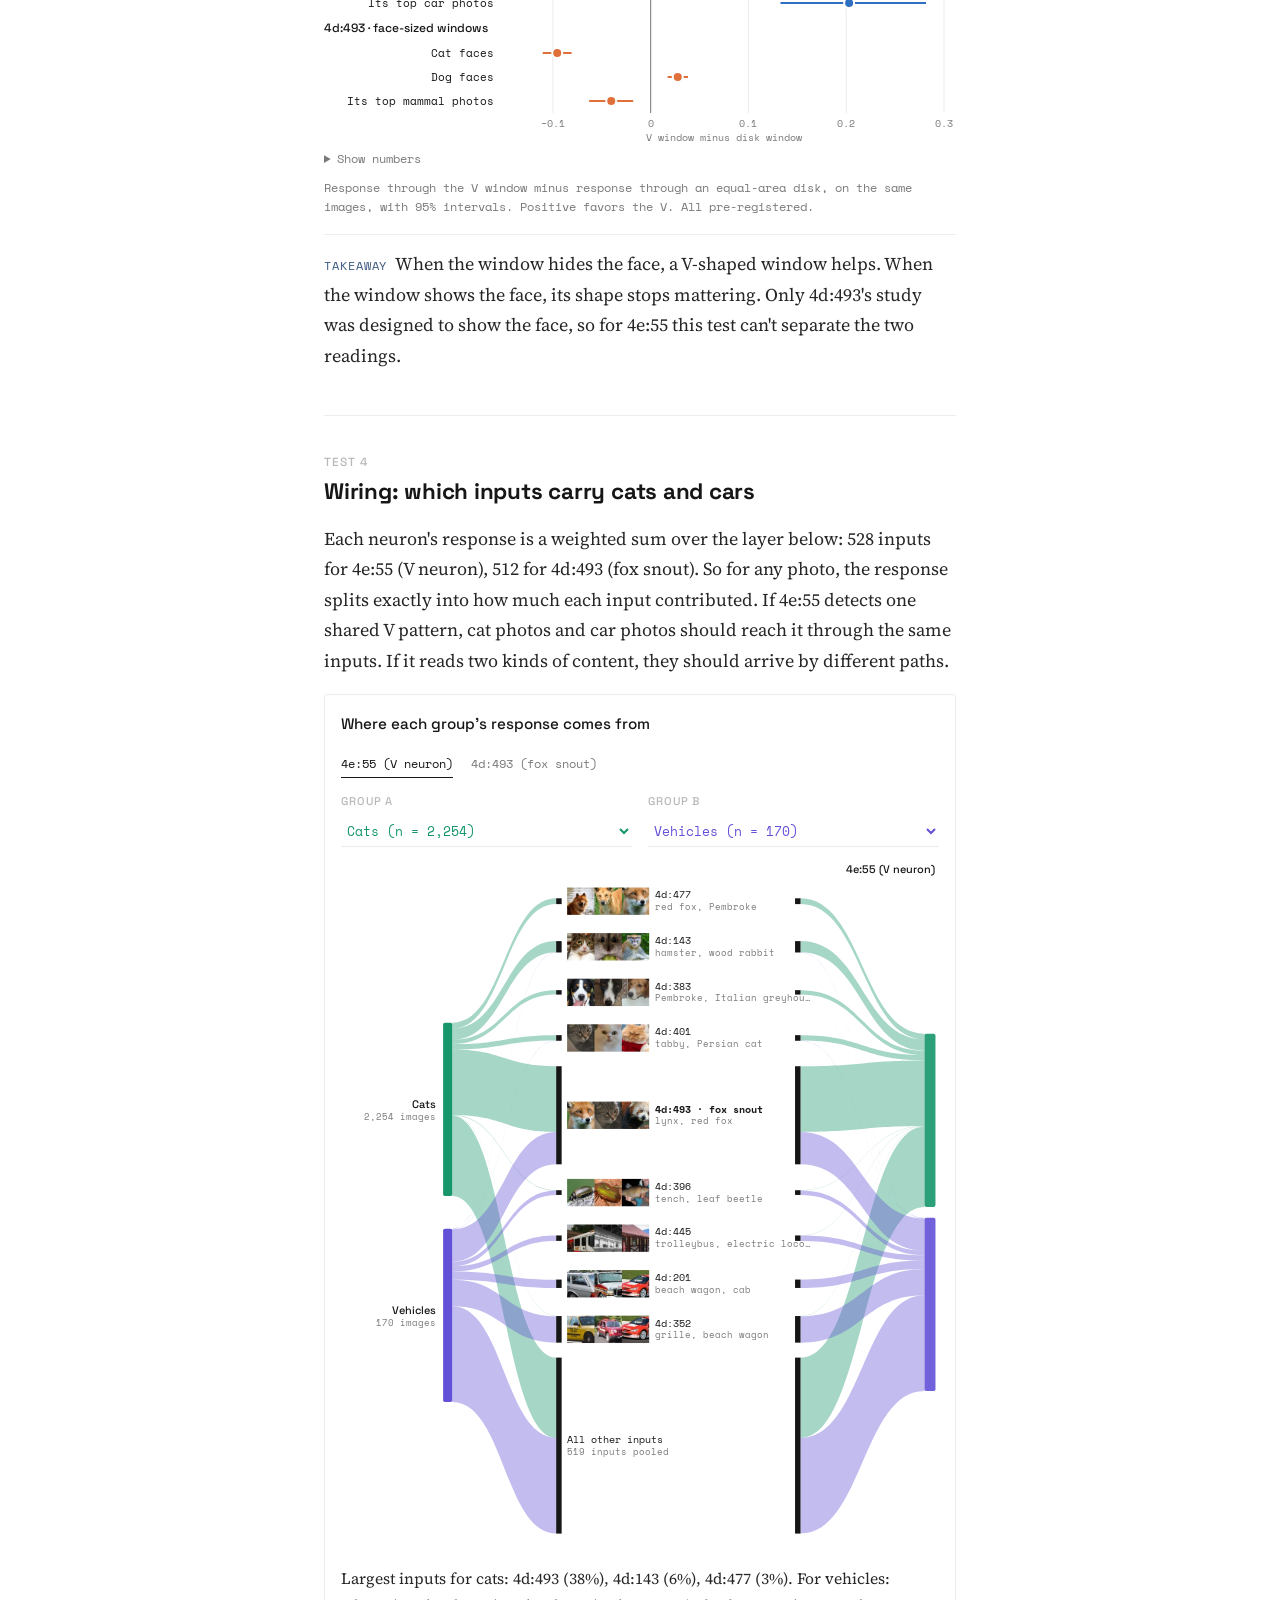
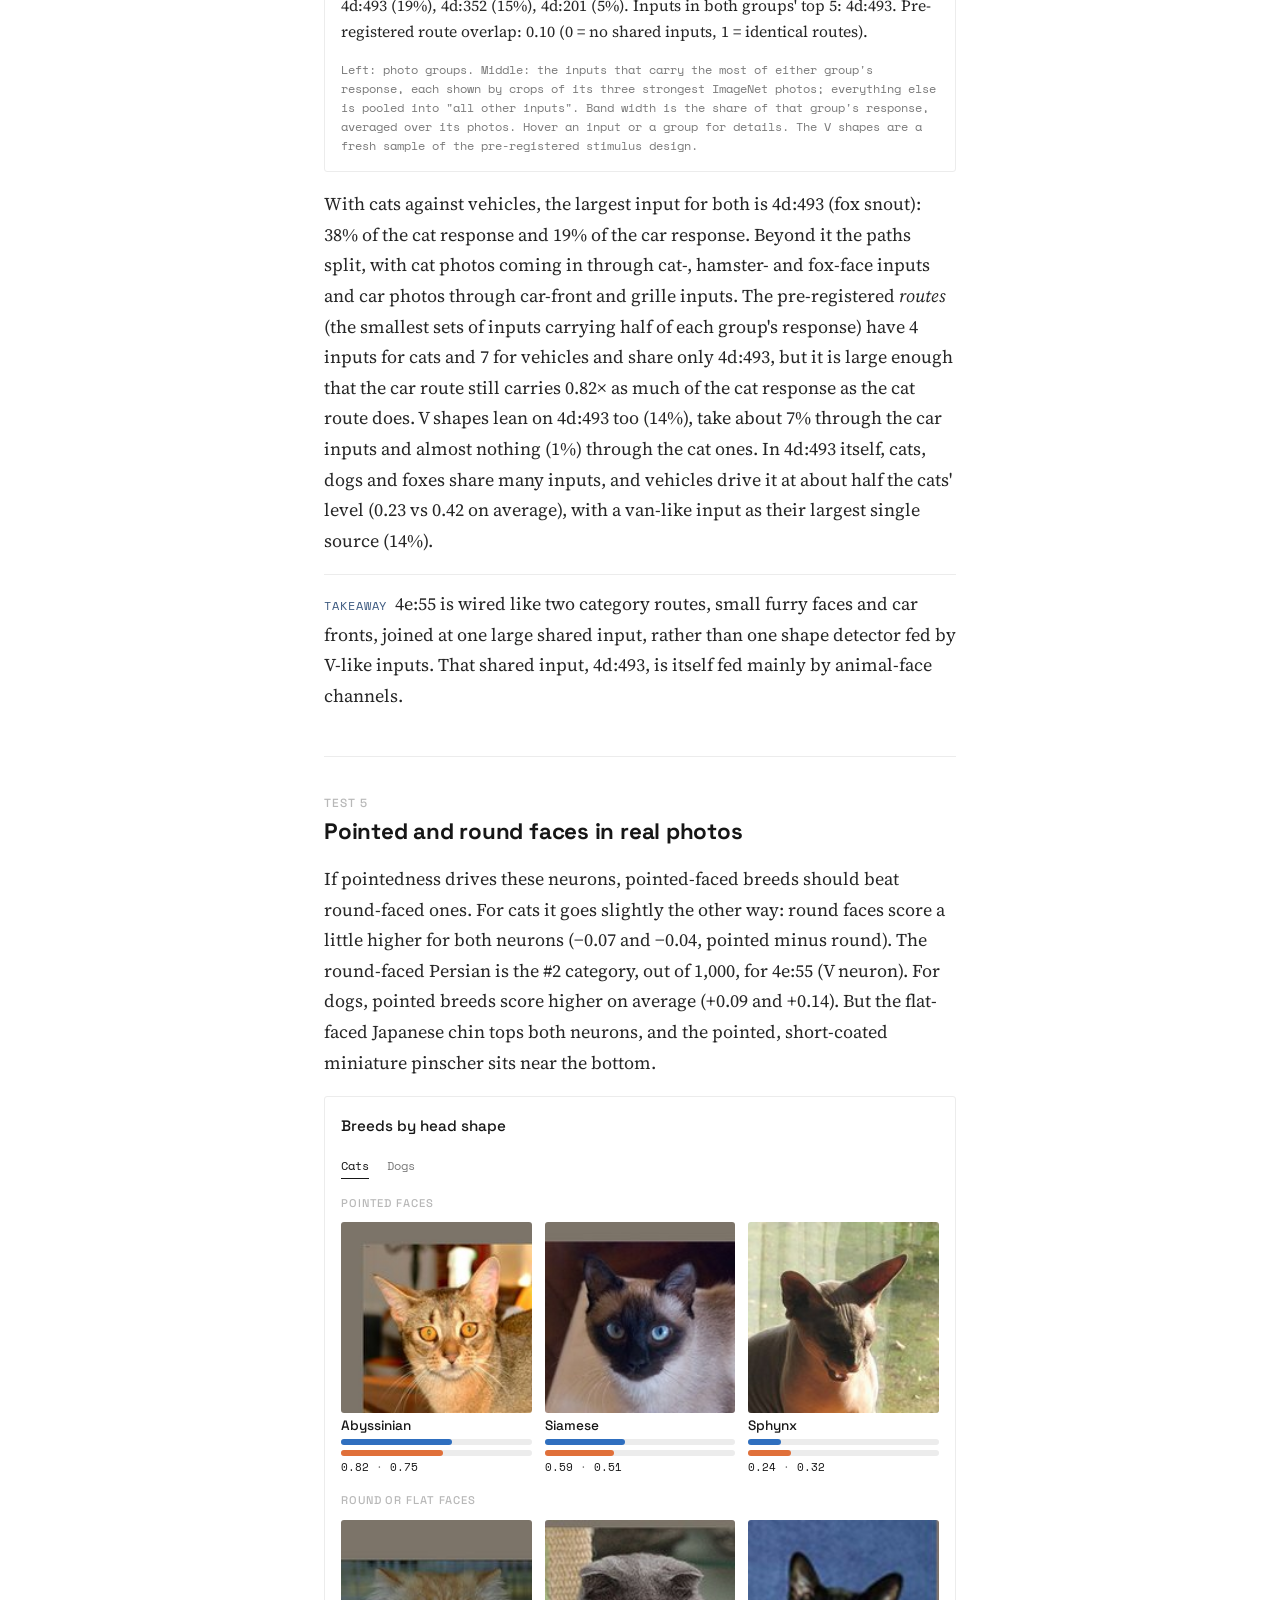
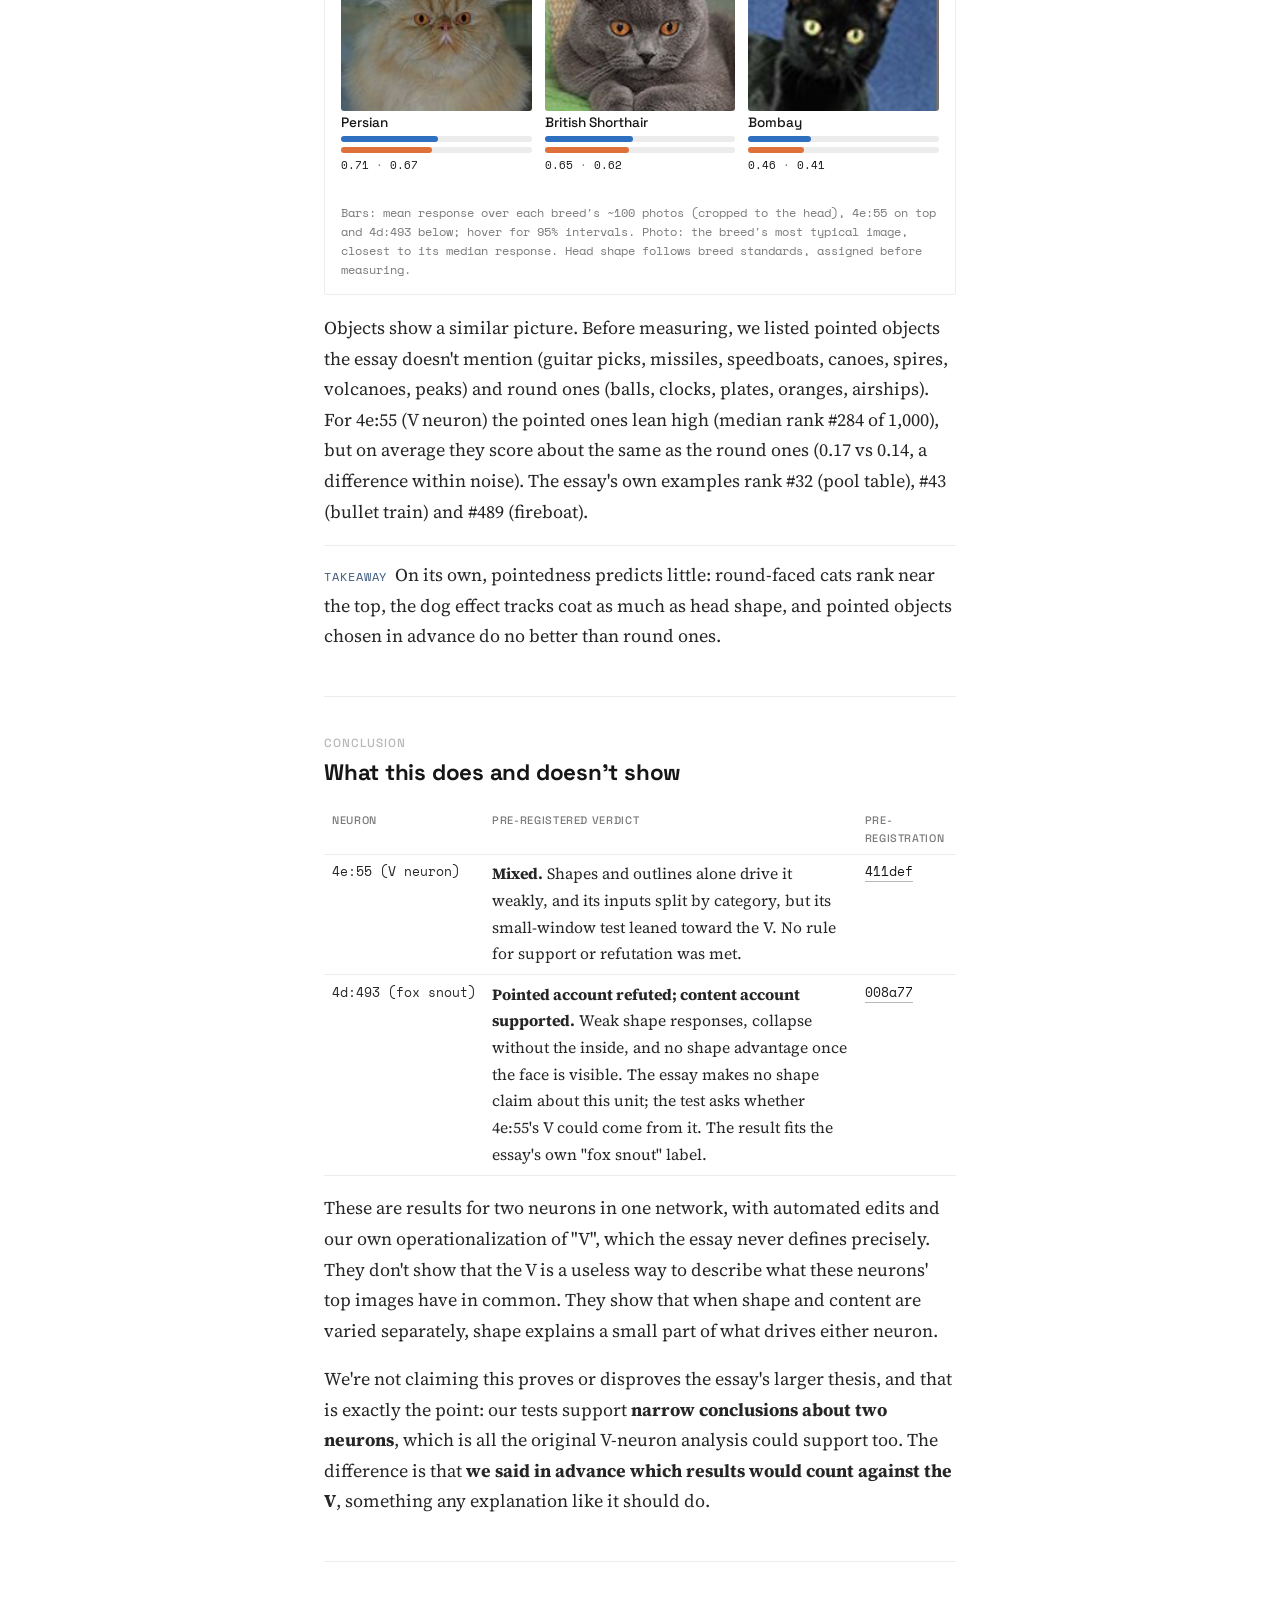
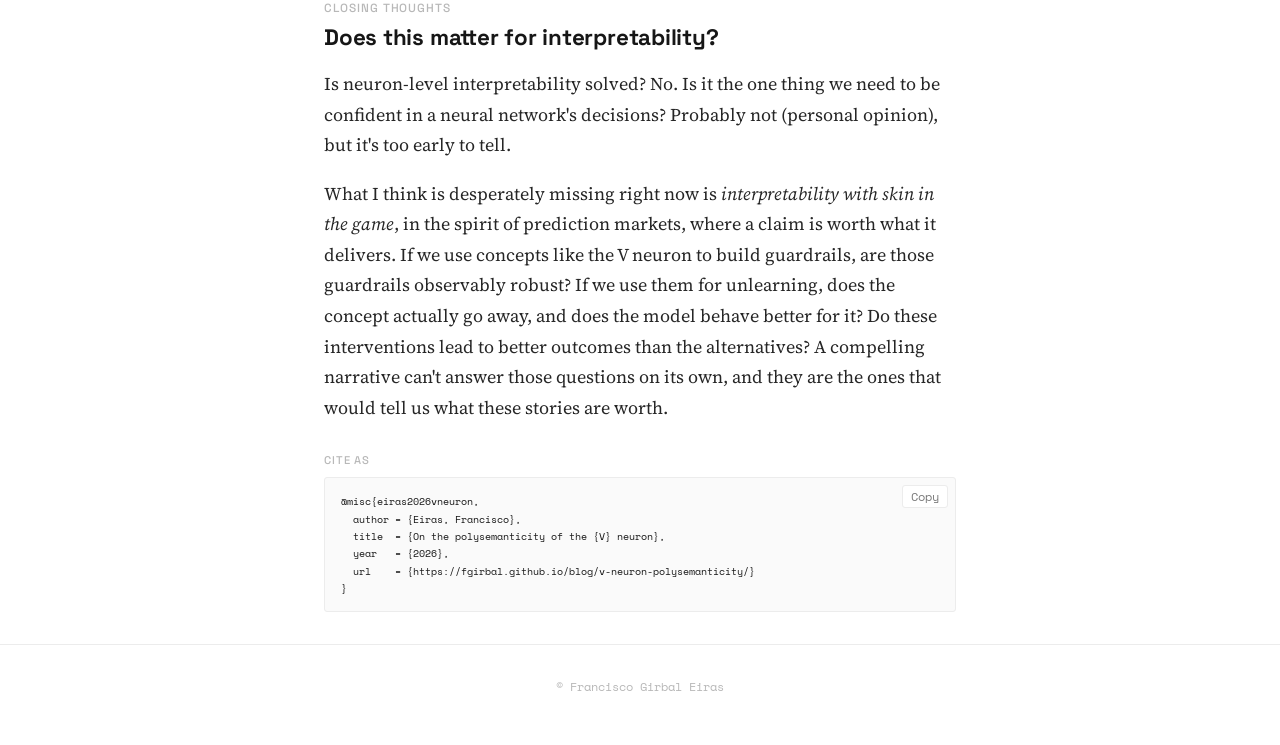
==== commit 1bbe3e2e: "V neuron post: note on synthetic stimuli and falsifiability Say that only Test 1 uses synthetic shap" ====
--- a/blog/v-neuron-polysemanticity/index.html
+++ b/blog/v-neuron-polysemanticity/index.html
@@ -251,6 +251,7 @@
     <li><b>Wiring.</b> Each neuron is a weighted sum of the layer below, so every response splits exactly into contributions from individual inputs. That shows whether cats and cars arrive through the same inputs.</li>
     <li><b>Real photos.</b> Pointed-faced and round-faced breeds, grouped by breed standard before measuring.</li>
   </ul>
+  <p>Only the first test relies on synthetic shapes. The other four use real images, edited or as they are.</p>
   <p>Throughout, a neuron's output is scaled so that <b>1.0 is what it gives a typical top photo</b>. Before testing, we searched for each neuron's favorite V shape (apex angle, orientation and size) and froze it, to give the shape reading its best shot. That was a wide 120° wedge pointing down for <span class="nr">4e:55</span> (V neuron), and a narrow 30° wedge pointing left for <span class="nr">4d:493</span> (fox snout): a snout in profile. The tests used thousands of everyday photos across all 1,000 ImageNet categories, plus about 7,000 pet photos with outlines and face boxes.</p>
   <h3>Pre-registration</h3>
   <p>We ran two studies: one on <span class="nr">4e:55</span> (V neuron), then one on <span class="nr">4d:493</span> (fox snout). Each put its neuron through the same five tests. The second study also fixed a design flaw the first one exposed: in Test 3, the windows were too small to show the face.</p>
@@ -271,6 +272,7 @@
     <div class="cap">Each neuron sees its own favorite wedge. One texture and one fur patch are shown; the study averages use 60 different ones per condition.</div>
   </div>
   <p>Neither neuron responds much to shapes without content. Their best wedges reach about a tenth of a typical photo: 0.12 for <span class="nr">4e:55</span> (V neuron) and 0.10 for <span class="nr">4d:493</span> (fox snout). The pre-registered bar for a strong response was 0.3. Shape does matter in relative terms: the V drives 4e:55 about 5× and 4d:493 about 4× as strongly as an equal-area disk. For 4e:55 the sharpness of the point doesn't matter: the rounded V scores 0.11 against the V's 0.12. 4d:493 does prefer a sharp point, by +0.05 over the rounded V and +0.04 over the ellipse. That's real, but small. Eyes on a disk change nothing; on a fur-filled wedge they lift 4e:55 to about 0.21, still below the bar, and barely move 4d:493.</p>
+  <p>Importantly, this isn't because drawings can't reach neurons this deep. In a validity check run before the tests, some synthetic shape drove about 98% of the neurons in each of these two layers past the 0.3 bar, and known curve detectors reached a median of 0.78 of their natural maximum on drawn arcs. These two neurons just aren't among the ones a shape drives strongly.</p>
   <figure>
     <div class="legend" id="lg-shapes"></div>
     <div class="chart" id="c-shapes"></div>
@@ -362,7 +364,7 @@
     </tbody>
   </table></div>
   <p>These are results for two neurons in one network, with automated edits and our own operationalization of "V", which the essay never defines precisely. They don't show that the V is a useless way to describe what these neurons' top images have in common. They show that when shape and content are varied separately, shape explains a small part of what drives either neuron.</p>
-  <p>We're not claiming this proves or disproves the essay's larger thesis about how neural networks are organized, and that is exactly the point. Our tests support narrow conclusions about two neurons, which is also all the original V-neuron analysis could support.</p>
+  <p>We're not claiming this proves or disproves the essay's larger thesis, and that is exactly the point: our tests support <b>narrow conclusions about two neurons</b>, which is all the original V-neuron analysis could support too. The difference is that <b>we said in advance which results would count against the V</b>, something any explanation like it should do.</p>
 </section>
 
 <section aria-labelledby="close-h">
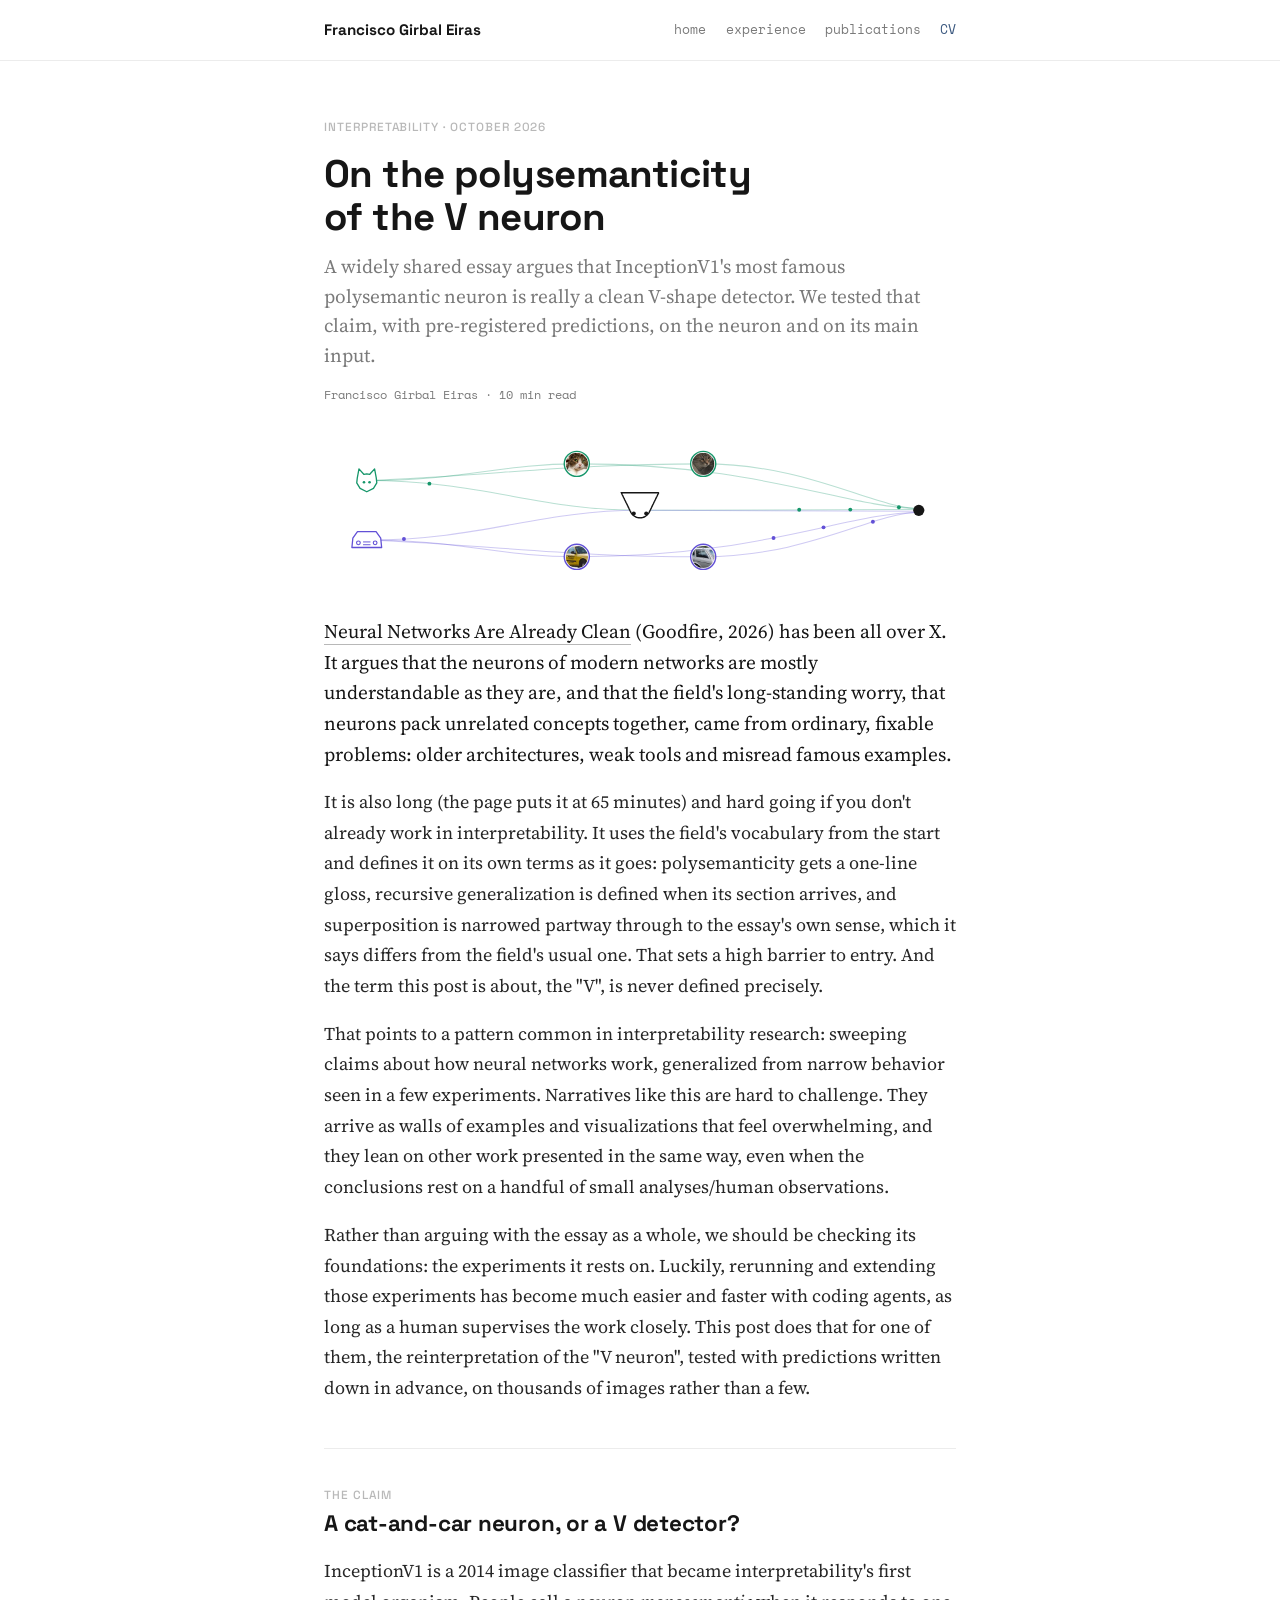
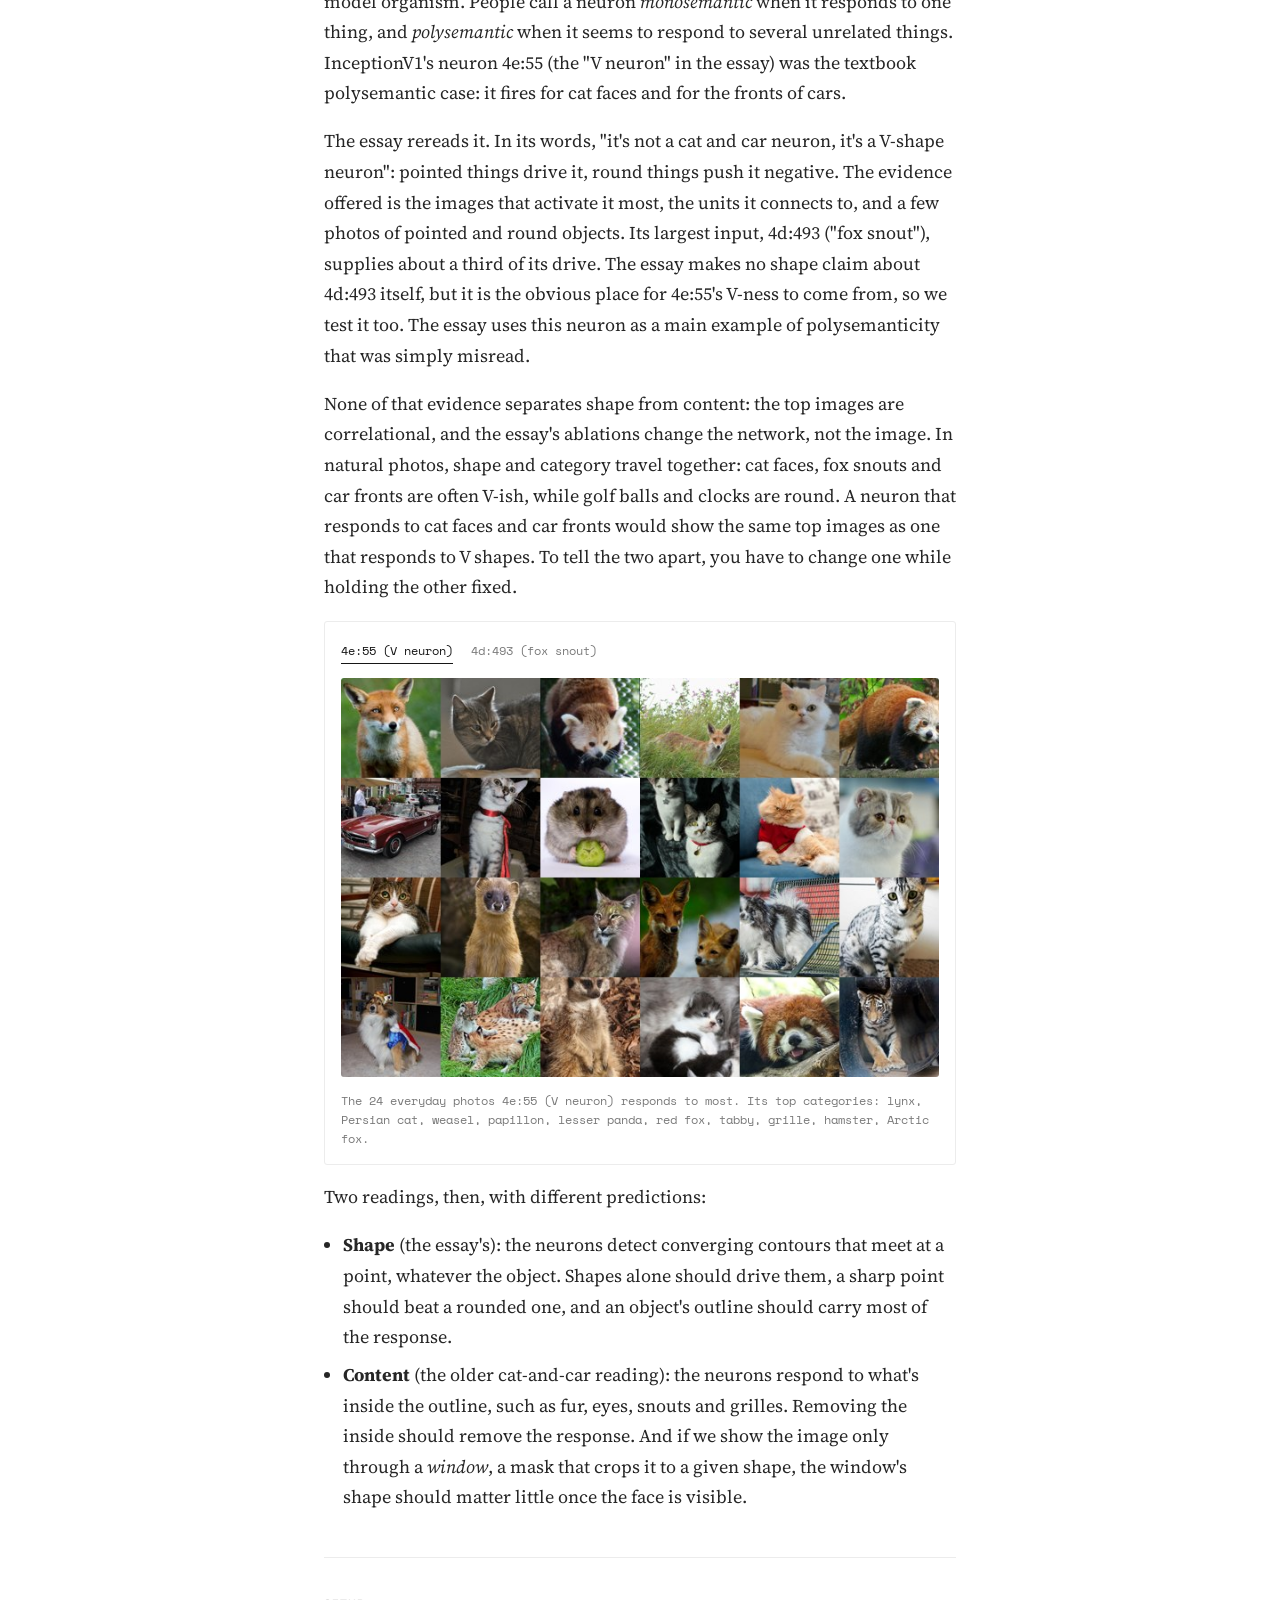
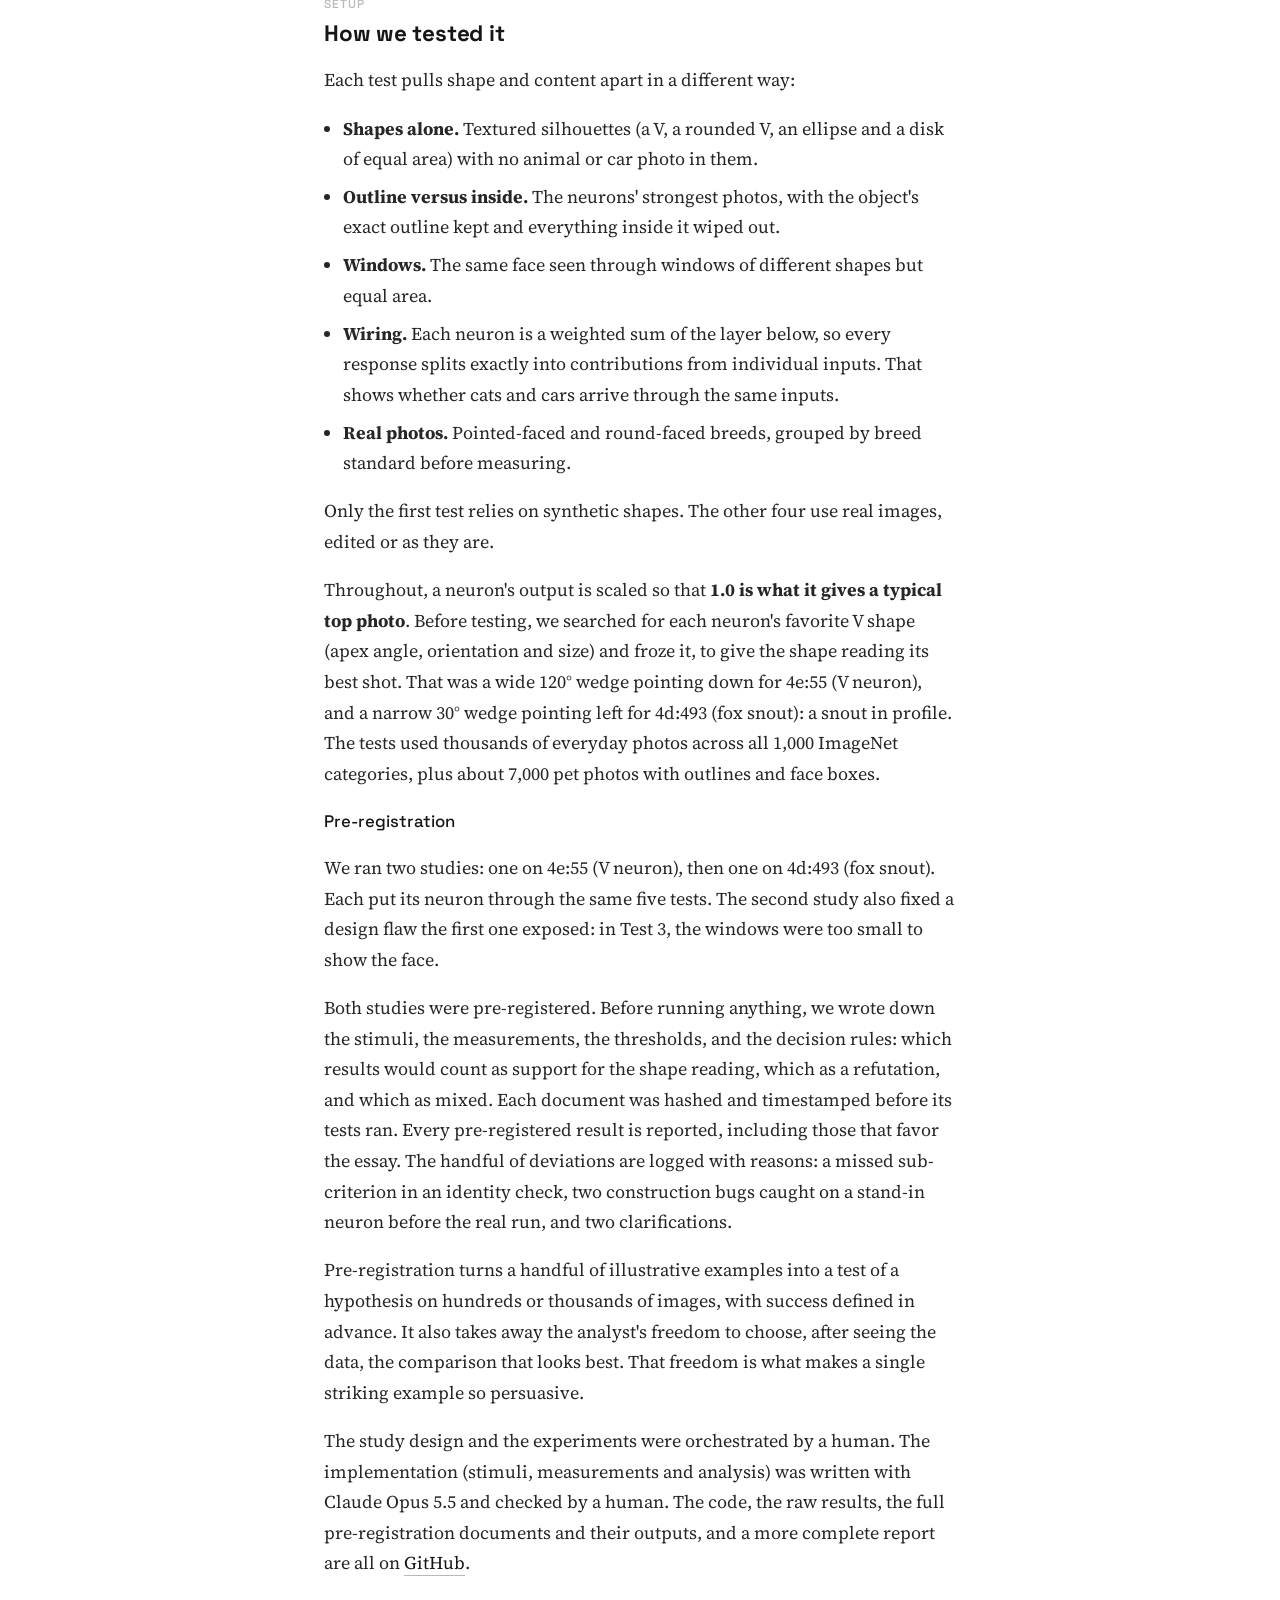
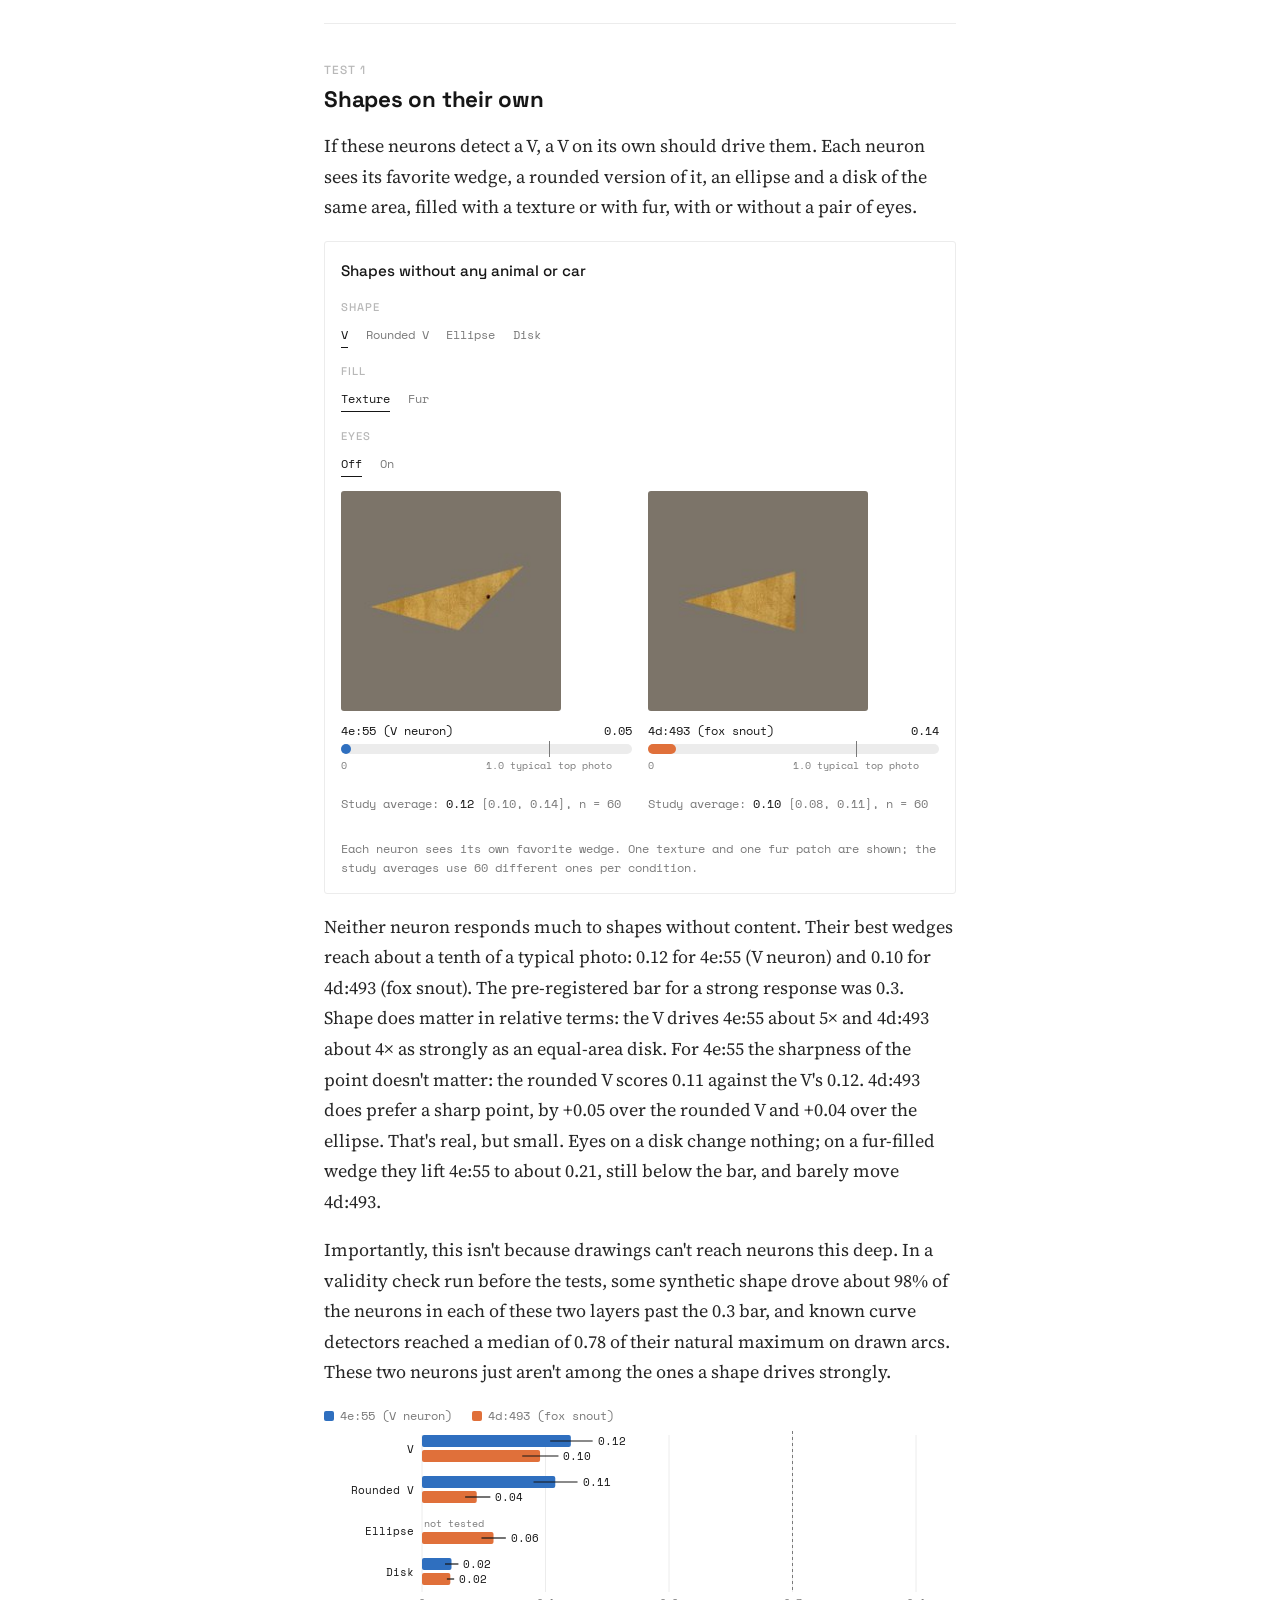
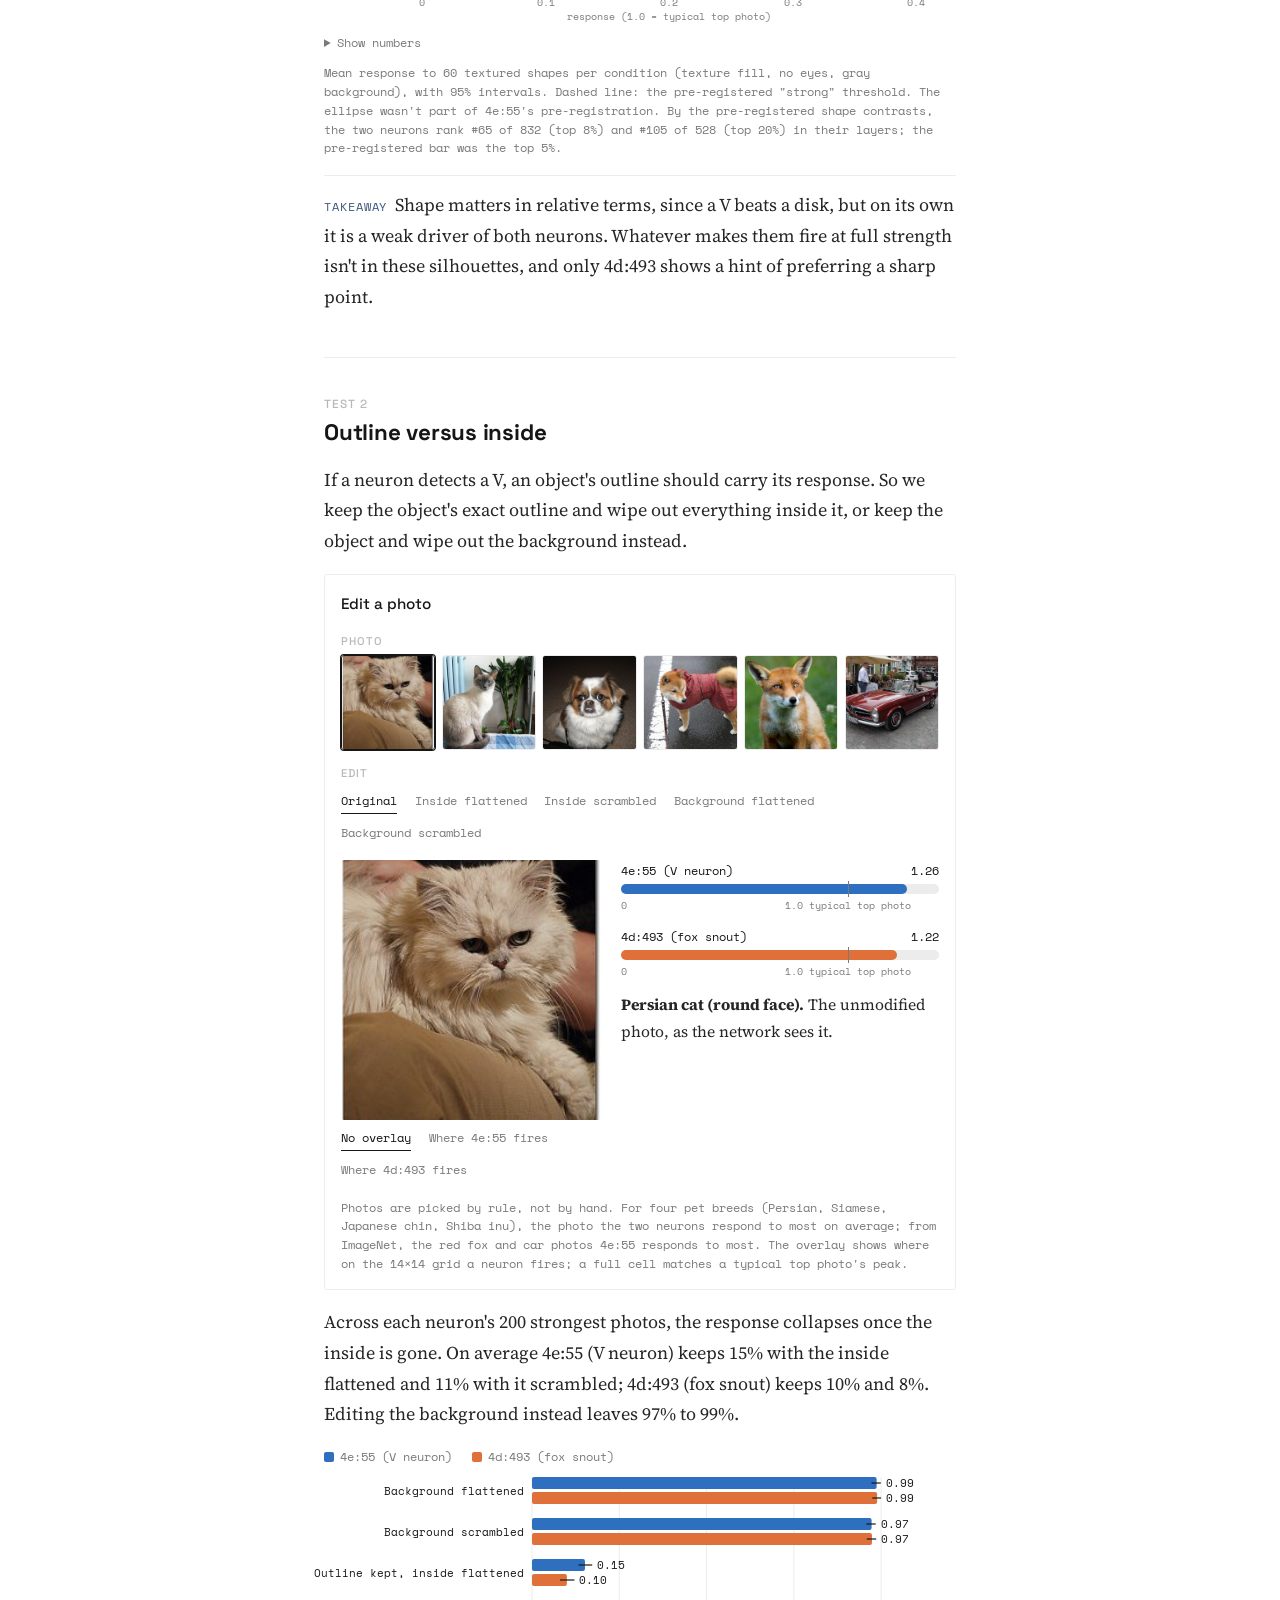
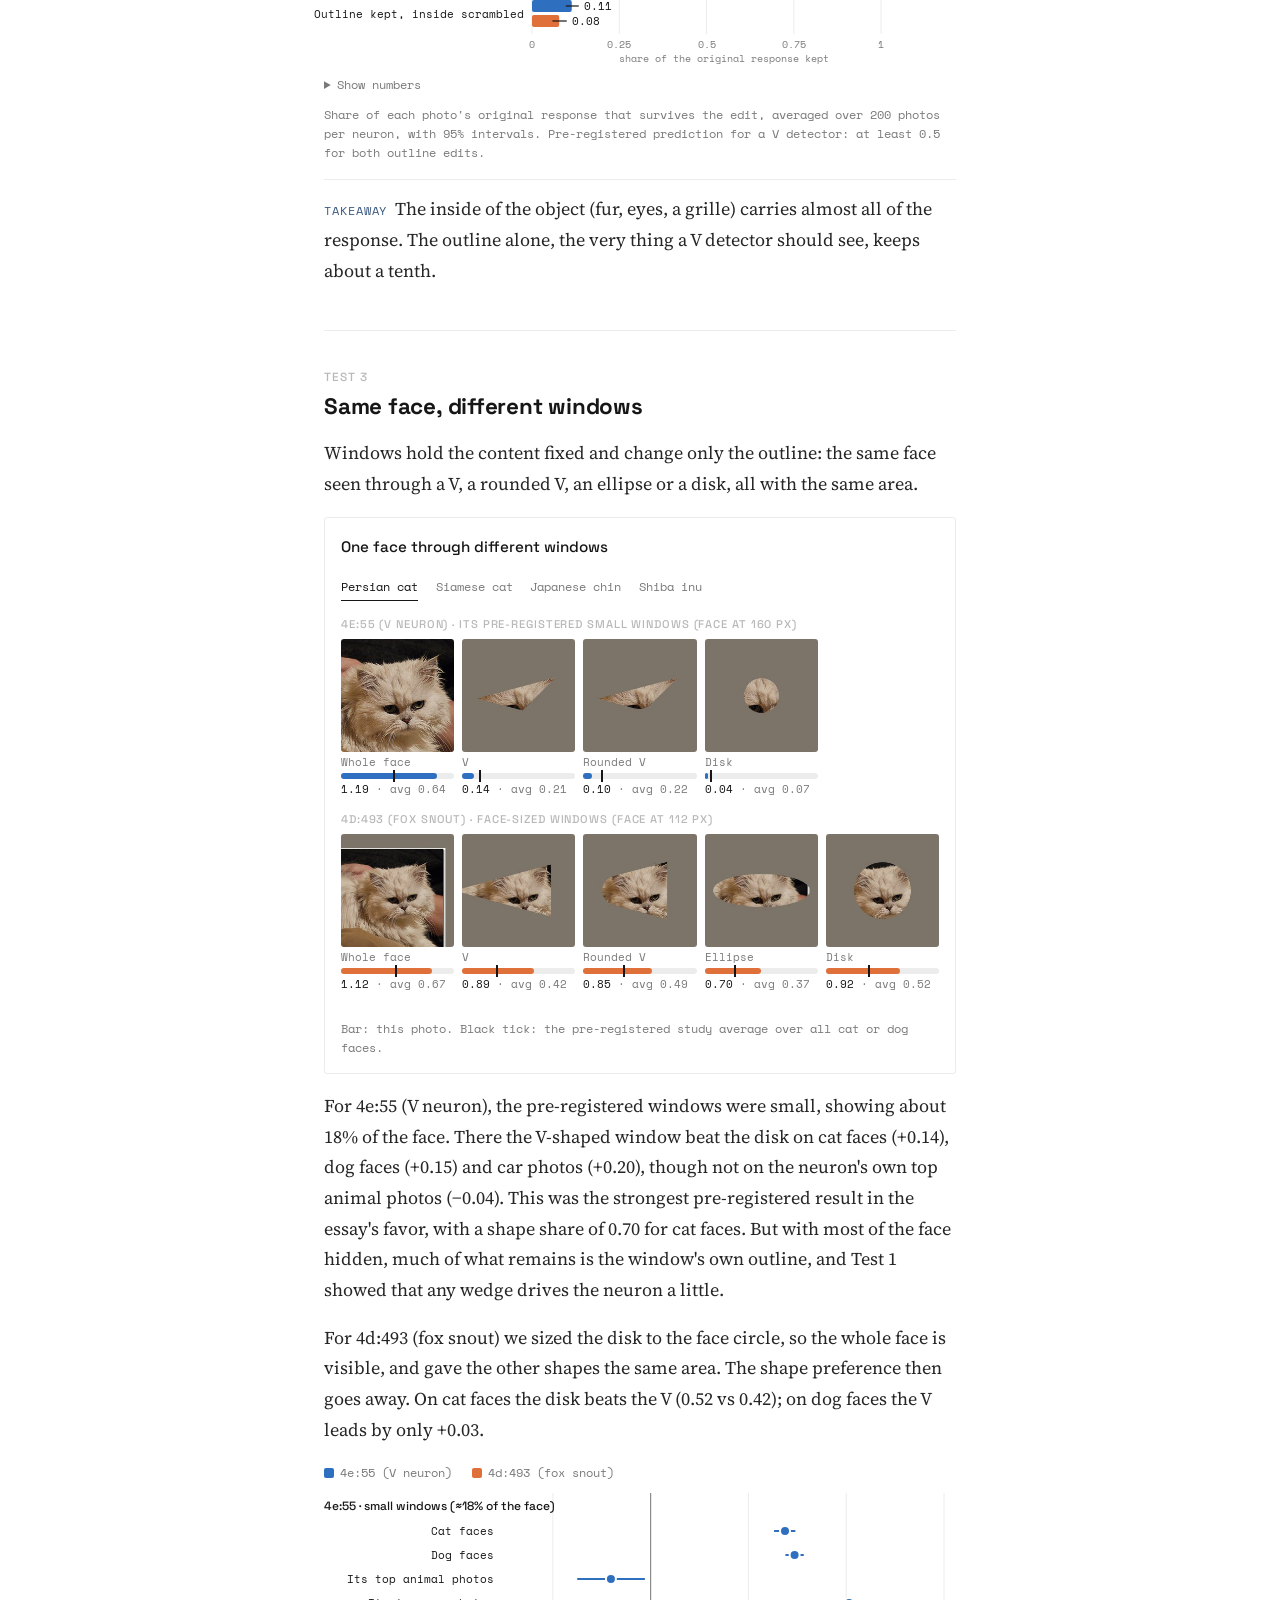
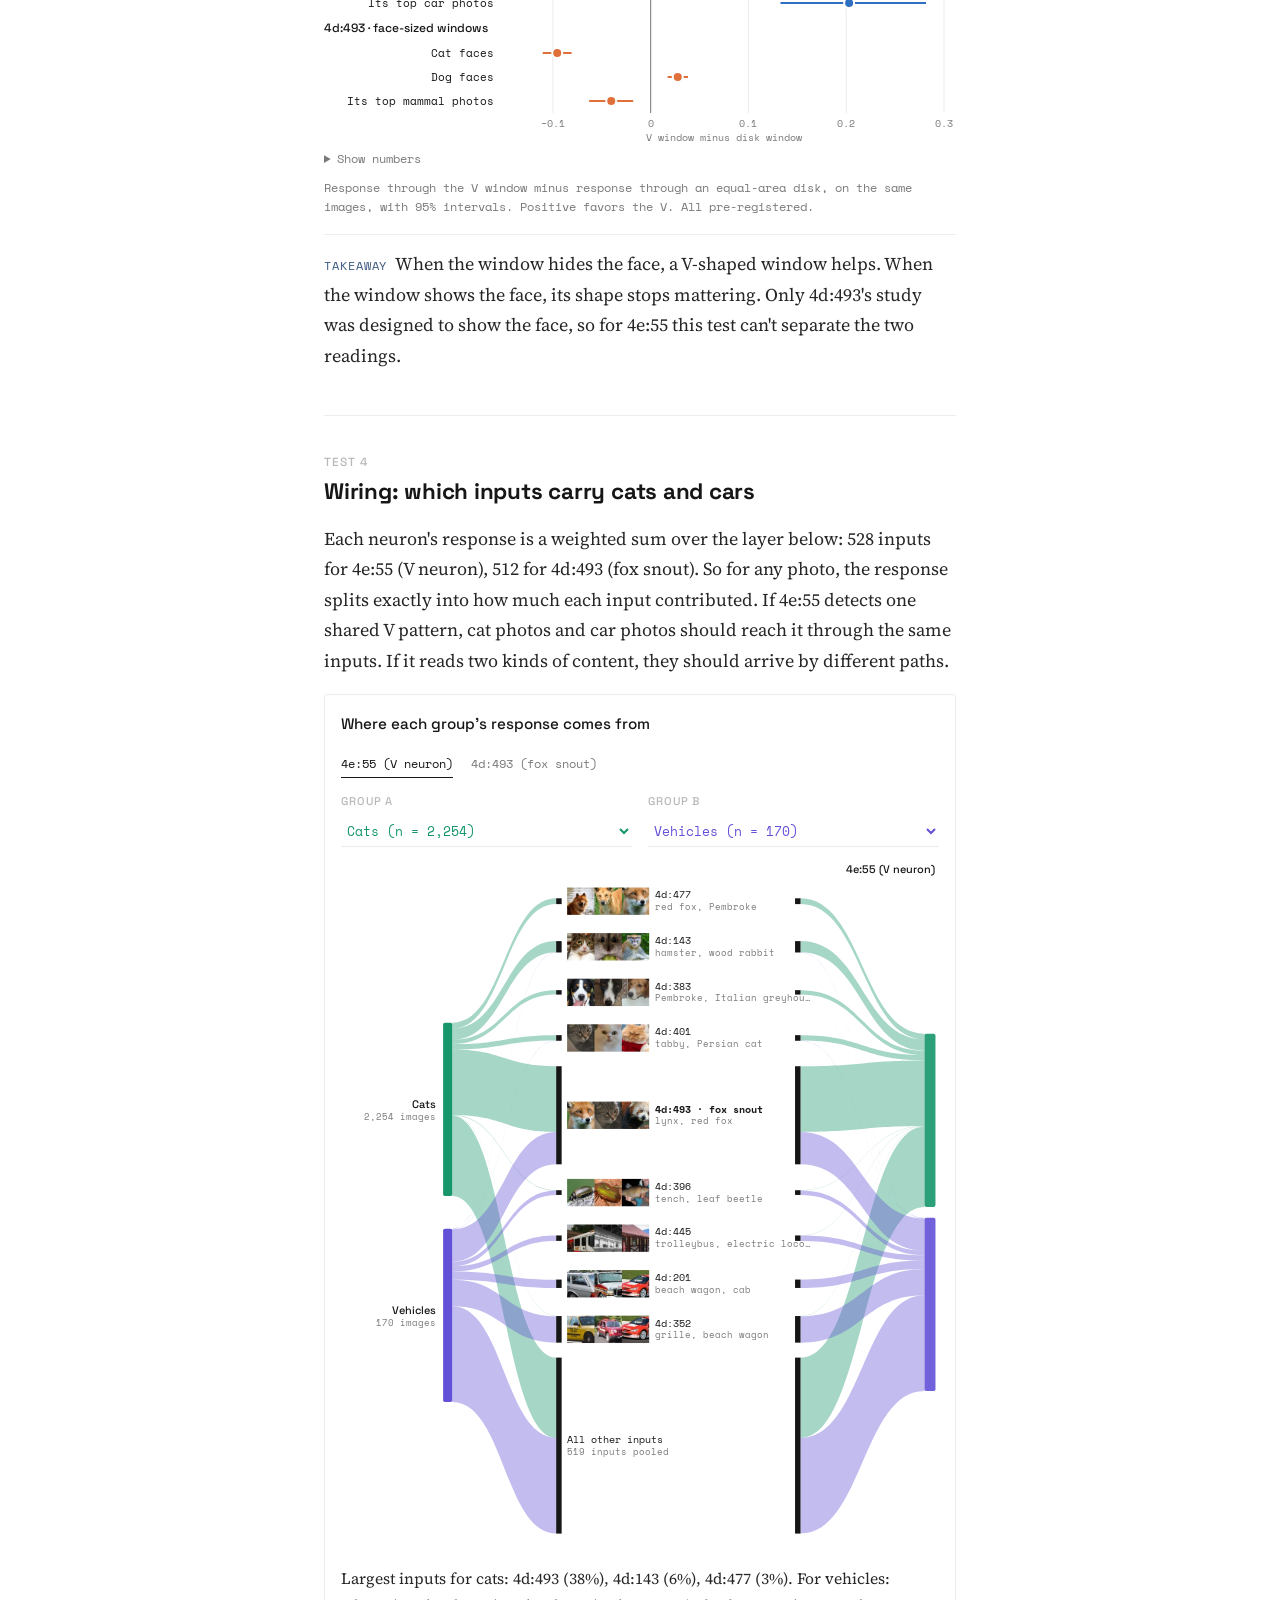
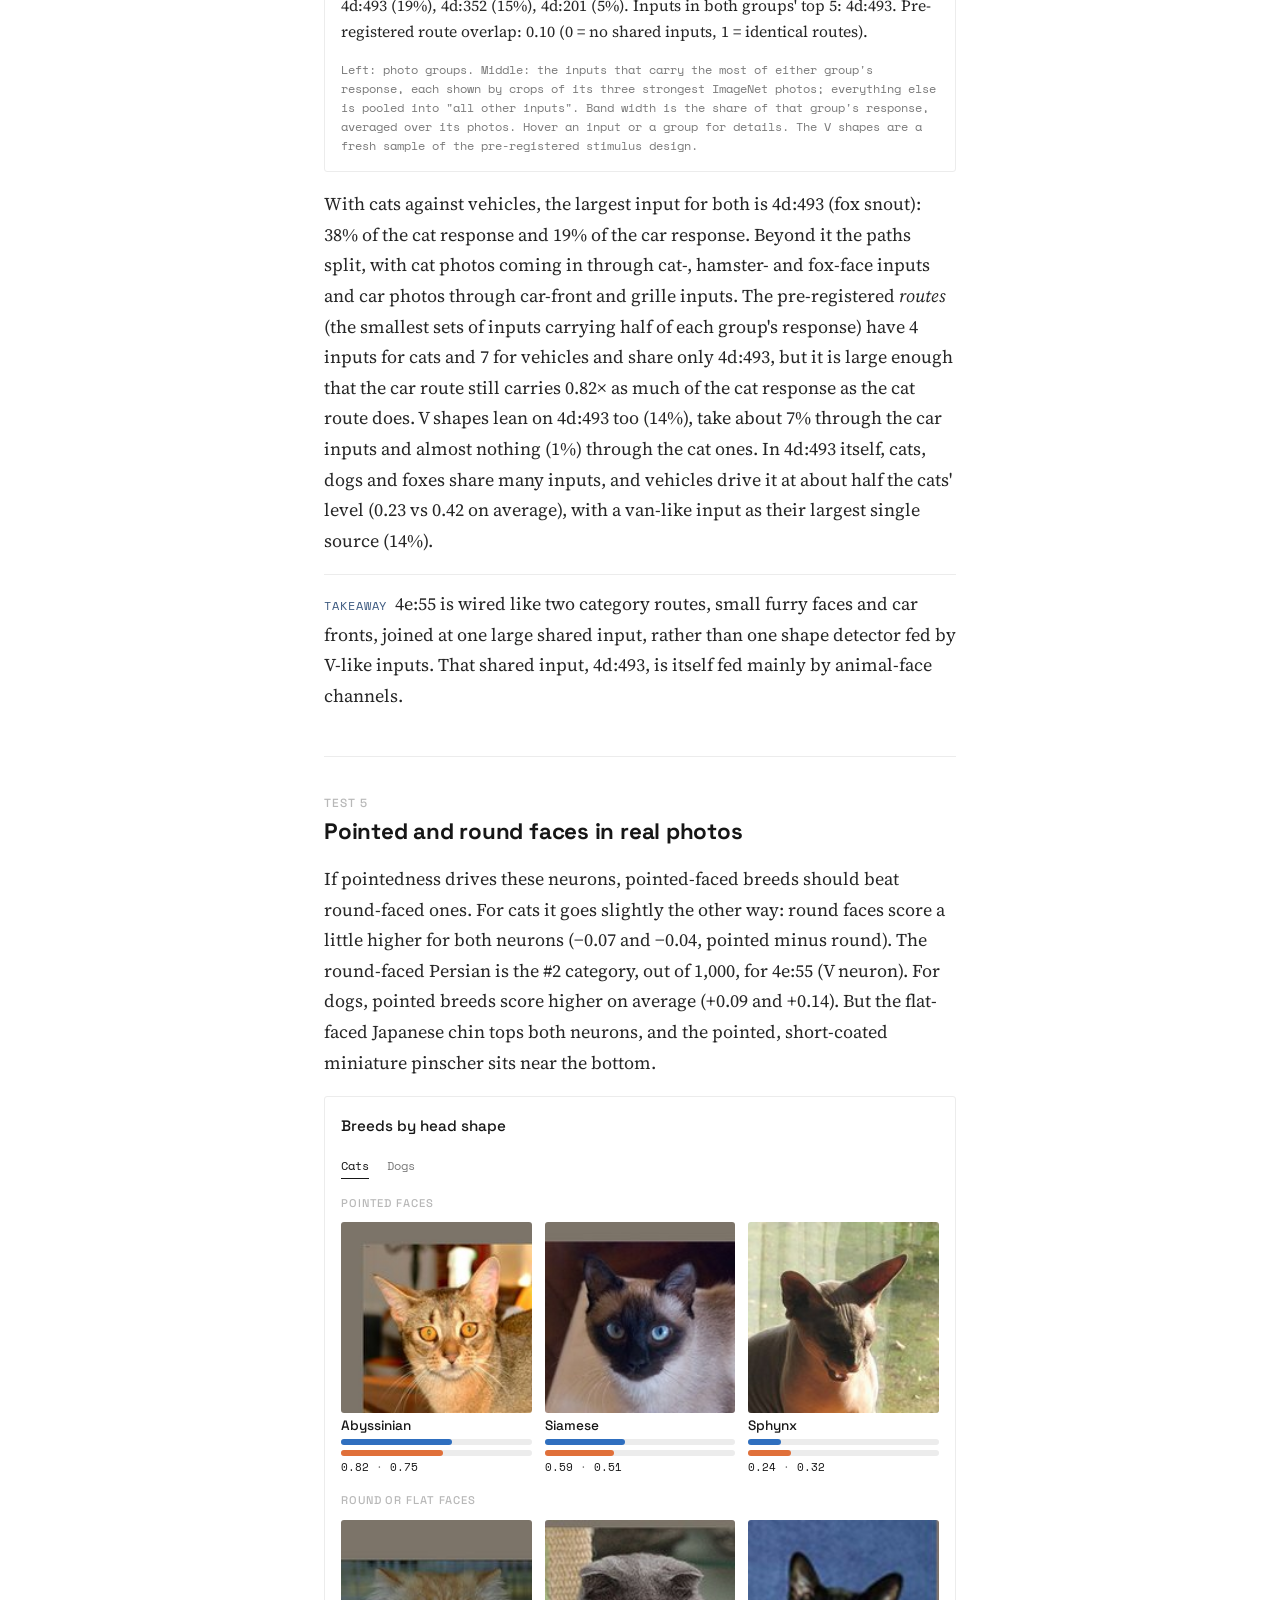
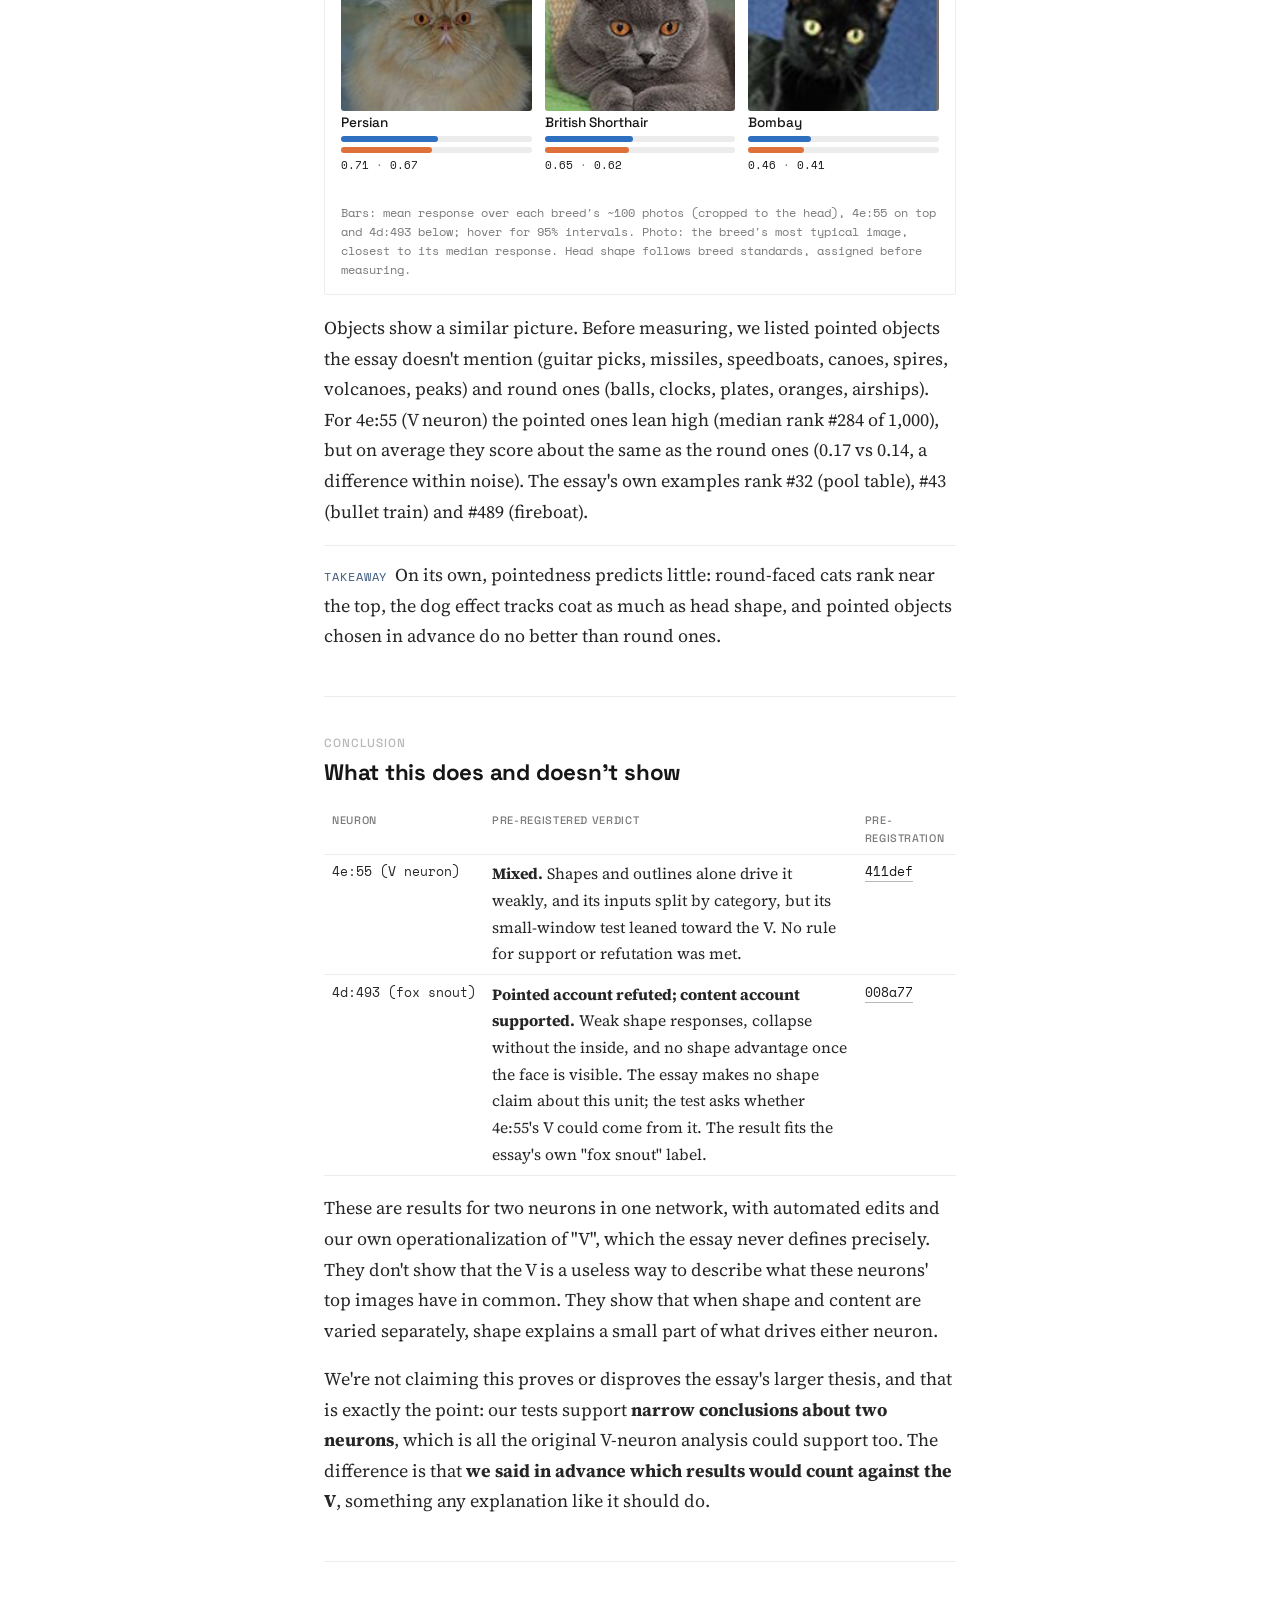
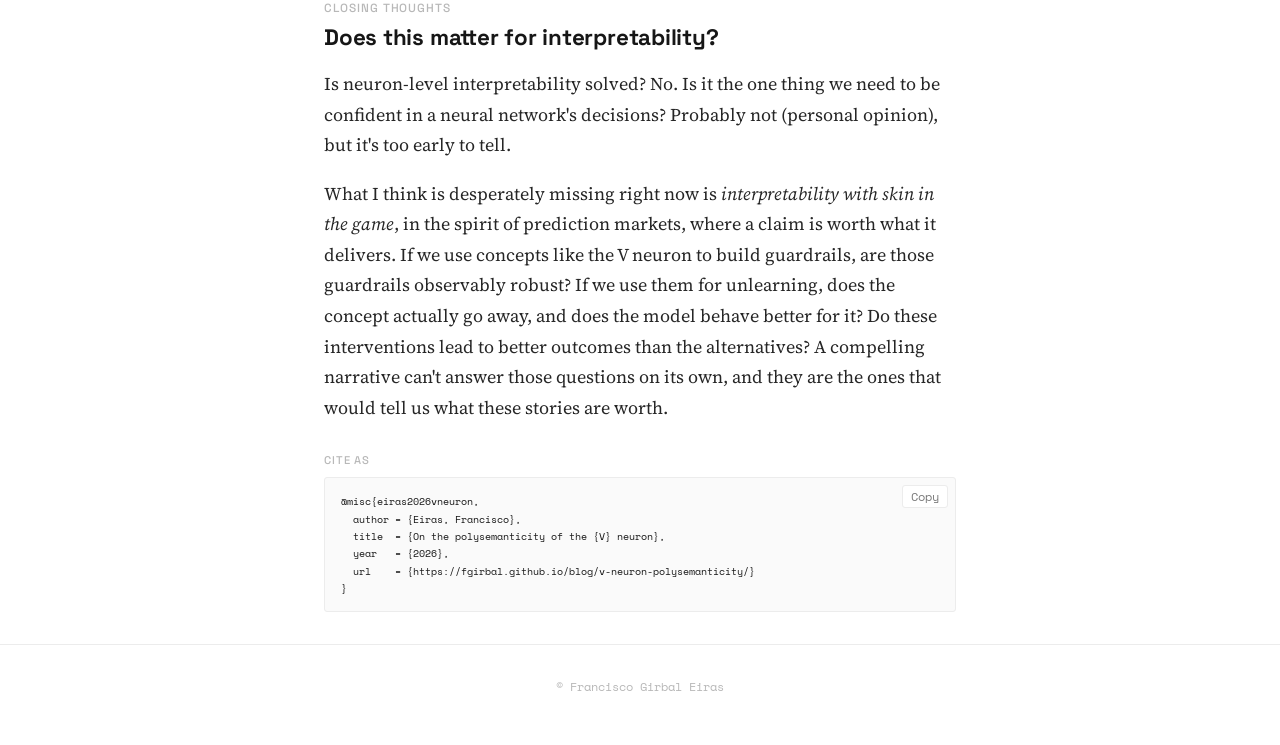
==== commit e58ee465: "V neuron post: pin the nav at the top in in-app browsers The sticky nav was offset by the safe-area " ====
--- a/blog/v-neuron-polysemanticity/index.html
+++ b/blog/v-neuron-polysemanticity/index.html
@@ -39,7 +39,7 @@
 a { color: var(--ink); text-decoration: none; border-bottom: 1px solid var(--ink-faint); }
 a:hover { color: var(--accent); border-bottom-color: var(--accent); }
 :focus-visible { outline: 2px solid var(--accent); outline-offset: 2px; }
-.site-nav { position: sticky; top: env(safe-area-inset-top, 0px); background: var(--bg); border-bottom: 1px solid var(--line); z-index: 10; }
+.site-nav { position: sticky; top: 0; padding-top: env(safe-area-inset-top, 0px); background: var(--bg); border-bottom: 1px solid var(--line); z-index: 10; }
 .site-nav .wrap { display: flex; align-items: center; justify-content: space-between; height: 3.75rem; gap: 1rem; }
 .brand { font-family: var(--f-head); font-weight: 700; font-size: 0.95rem; border: none; color: var(--ink); }
 .nav-links { display: flex; gap: 1.2rem; font-family: var(--f-mono); font-size: 0.8rem; }
